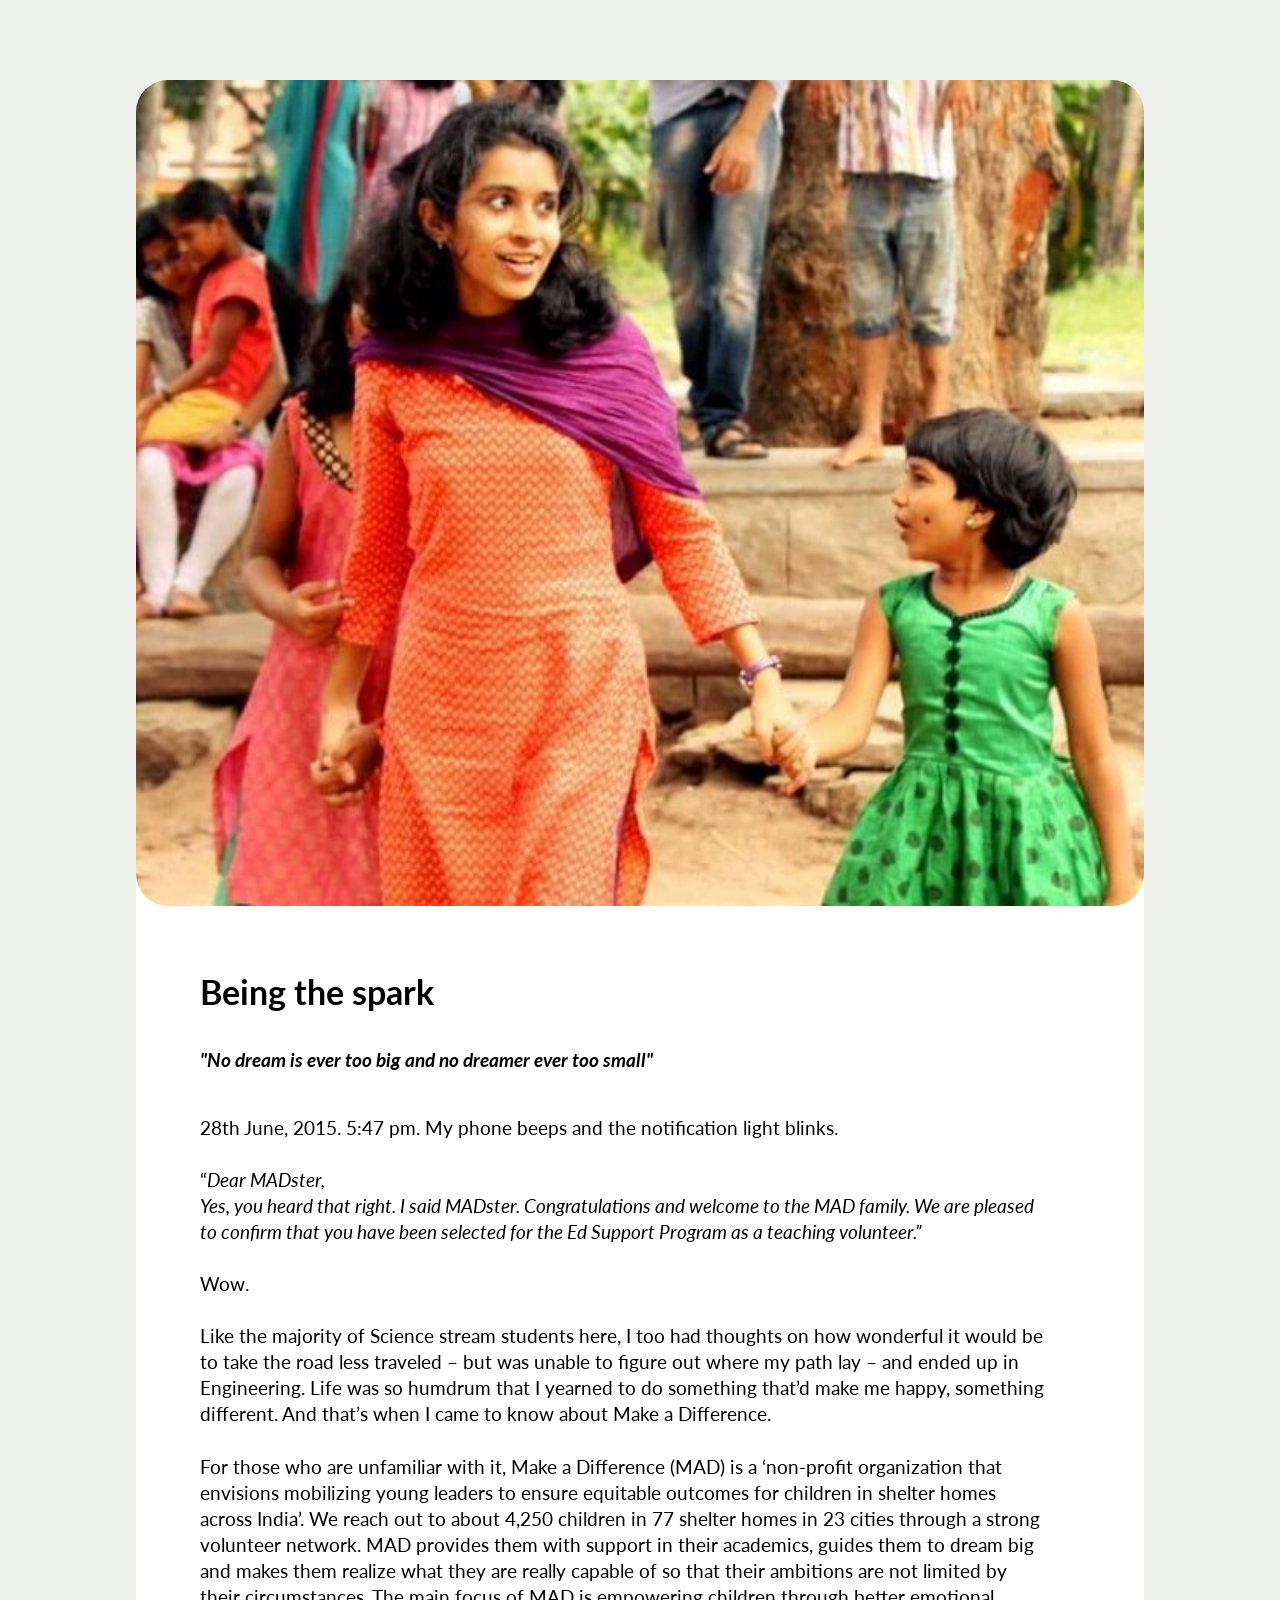
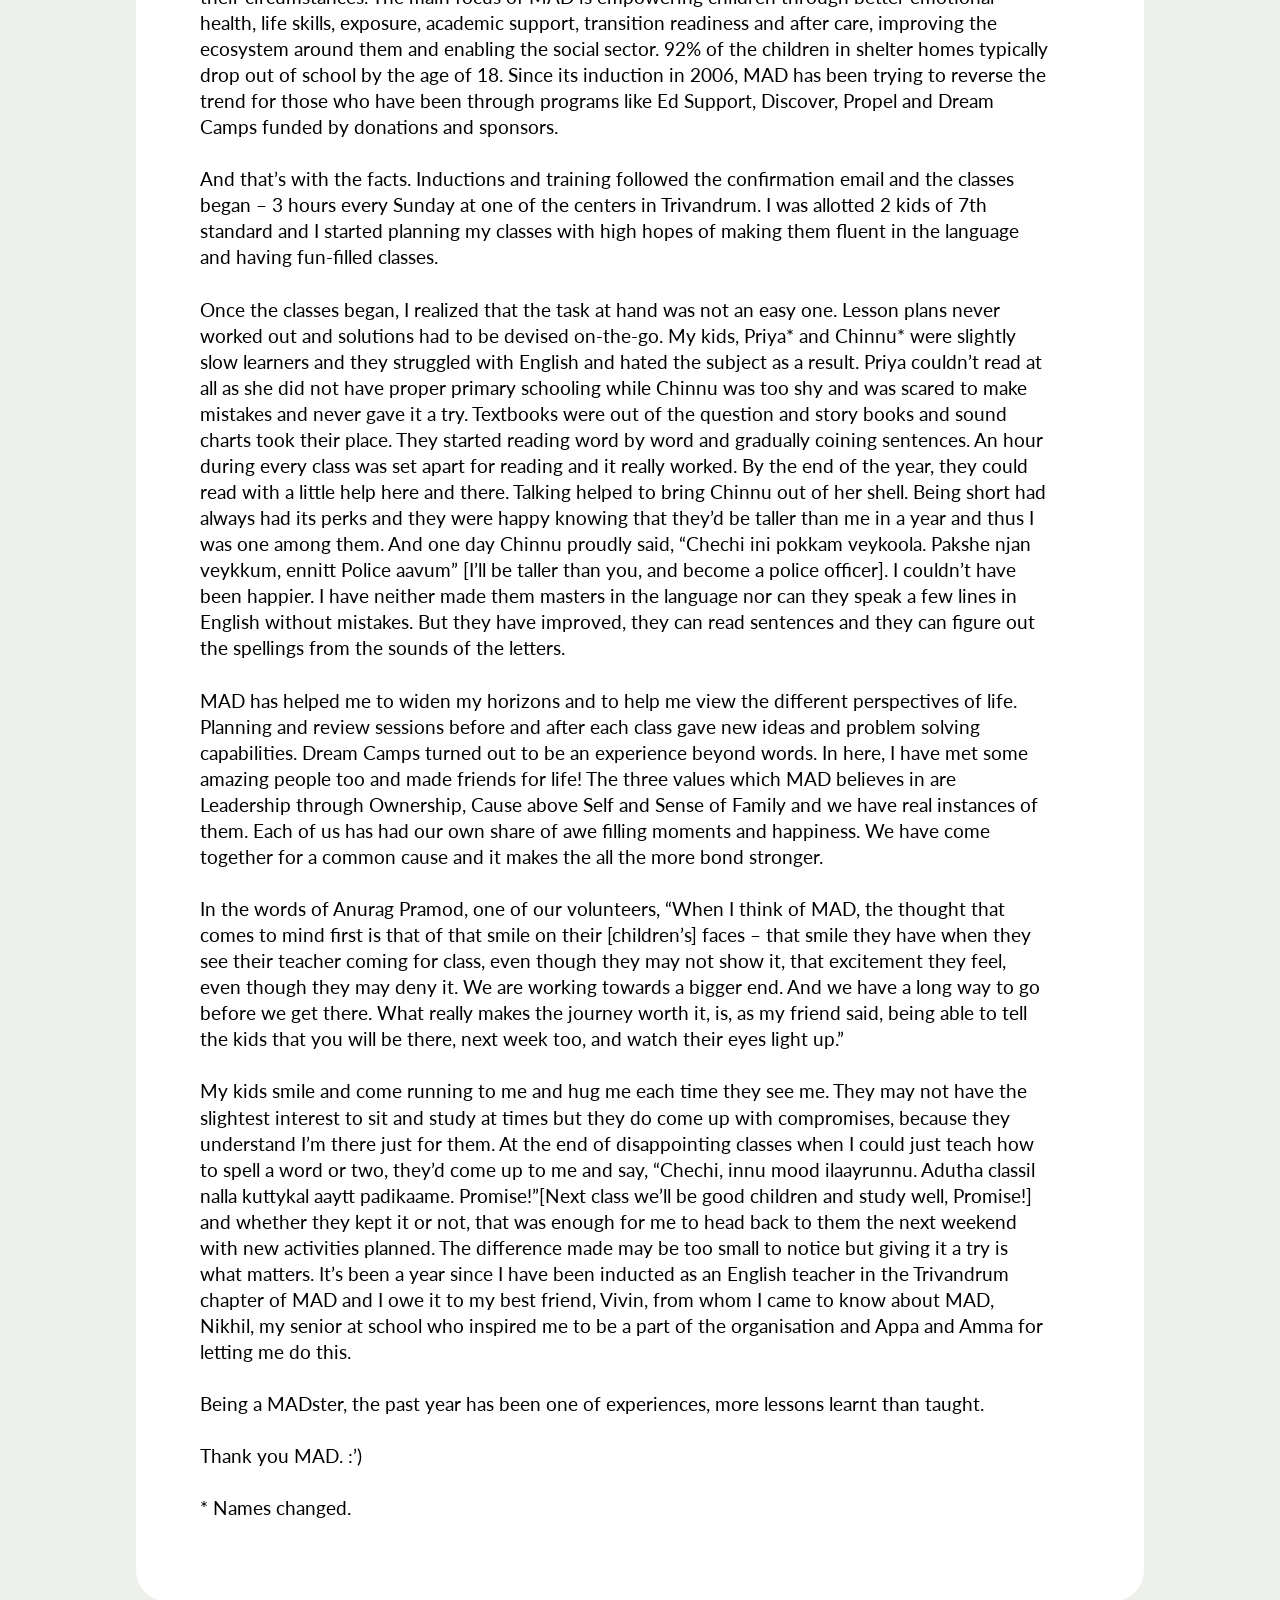
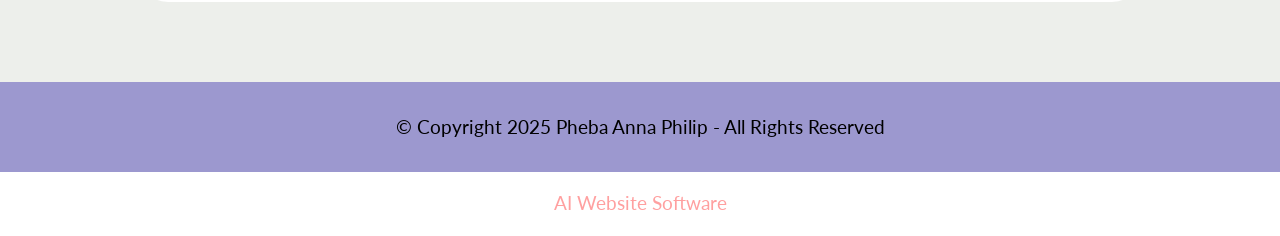
==== beingthespark.html @ 0654412c "create github pages" ====
<!DOCTYPE html>
<html  >
<head>
  <!-- Site made with Mobirise Website Builder v6.0.1, https://mobirise.com -->
  <meta charset="UTF-8">
  <meta http-equiv="X-UA-Compatible" content="IE=edge">
  <meta name="generator" content="Mobirise v6.0.1, mobirise.com">
  <meta name="twitter:card" content="summary_large_image"/>
  <meta name="twitter:image:src" content="assets/images/beingthespark-meta.jpg">
  <meta property="og:image" content="assets/images/beingthespark-meta.jpg">
  <meta name="twitter:title" content="Being the spark | June 2016">
  <meta name="viewport" content="width=device-width, initial-scale=1, minimum-scale=1">
  <link rel="shortcut icon" href="assets/images/dsc-0066-crop.jpg-128x140-1.png" type="image/x-icon">
  <meta name="description" content="Experience as a teaching volunteer at Make a Difference organization.">
  
  
  <title>Being the spark | June 2016</title>
  <link rel="stylesheet" href="assets/bootstrap/css/bootstrap.min.css">
  <link rel="stylesheet" href="assets/bootstrap/css/bootstrap-grid.min.css">
  <link rel="stylesheet" href="assets/bootstrap/css/bootstrap-reboot.min.css">
  <link rel="stylesheet" href="assets/socicon/css/styles.css">
  <link rel="stylesheet" href="assets/theme/css/style.css">
  <link rel="preload" href="https://fonts.googleapis.com/css?family=Inter+Tight:100,200,300,400,500,600,700,800,900,100i,200i,300i,400i,500i,600i,700i,800i,900i&display=swap" as="style" onload="this.onload=null;this.rel='stylesheet'">
  <noscript><link rel="stylesheet" href="https://fonts.googleapis.com/css?family=Inter+Tight:100,200,300,400,500,600,700,800,900,100i,200i,300i,400i,500i,600i,700i,800i,900i&display=swap"></noscript>
  <link rel="preload" href="https://fonts.googleapis.com/css?family=Lato:100,100i,300,300i,400,400i,700,700i,900,900i&display=swap" as="style" onload="this.onload=null;this.rel='stylesheet'">
  <noscript><link rel="stylesheet" href="https://fonts.googleapis.com/css?family=Lato:100,100i,300,300i,400,400i,700,700i,900,900i&display=swap"></noscript>
  <link rel="preload" href="https://fonts.googleapis.com/css?family=Outfit:100,200,300,400,500,600,700,800,900&display=swap" as="style" onload="this.onload=null;this.rel='stylesheet'">
  <noscript><link rel="stylesheet" href="https://fonts.googleapis.com/css?family=Outfit:100,200,300,400,500,600,700,800,900&display=swap"></noscript>
  <link rel="preload" as="style" href="assets/mobirise/css/mbr-additional.css?v=icdD8m"><link rel="stylesheet" href="assets/mobirise/css/mbr-additional.css?v=icdD8m" type="text/css">

  
  
  
</head>
<body>

<!-- Analytics -->
<!-- Google tag (gtag.js) -->
<script async src="https://www.googletagmanager.com/gtag/js?id=G-WVGGHFBKZ1"></script>
<script>
  window.dataLayer = window.dataLayer || [];
  function gtag(){dataLayer.push(arguments);}
  gtag('js', new Date());

  gtag('config', 'G-WVGGHFBKZ1');
</script>
<!-- /Analytics -->


  
  <section data-bs-version="5.1" class="article8 cid-uMtepfJ6ec" id="article08-s">
  

  
  
  <div class="container">
    <div class="row justify-content-center">
      <div class="card col-md-12 col-lg-10">
        <div class="card-wrapper">
          <div class="image-wrapper d-flex justify-content-center mb-4">
            <img src="assets/images/lolmdlol-2.jpg-659x540.jpg" alt="Mobirise Website Builder">
          </div>
          <div class="card-content-text">
            <h3 class="card-title mbr-fonts-style mbr-white mt-3 mb-4 display-2"><strong>Being the spark</strong><strong><br></strong></h3>
          <div class="row card-box align-left">
            <div class="item features-without-image col-12">
              <div class="item-wrapper">
                <h4 class="mbr-section-subtitle mbr-fonts-style mb-3 display-7"><strong><em>"No dream is ever too big and no dreamer ever too small"</em></strong></h4>
                <p class="mbr-text mbr-fonts-style display-7"><br>28th June, 2015. 5:47 pm. My phone beeps and the notification light blinks.
<br>
<br>“<em>Dear MADster,<br>Yes, you heard that right. I said MADster. Congratulations and welcome to the MAD family. We are pleased to confirm that you have been selected for the Ed Support Program as a teaching volunteer.”
</em><br>
<br>Wow.
<br>
<br>Like the majority of Science stream students here, I too had thoughts on how wonderful it would be to take the road less traveled – but was unable to figure out where my path lay – and ended up in Engineering. Life was so humdrum that I yearned to do something that’d make me happy, something different. And that’s when I came to know about Make a Difference.
<br>
<br>For those who are unfamiliar with it, Make a Difference (MAD) is a ‘non-profit organization that envisions mobilizing young leaders to ensure equitable outcomes for children in shelter homes across India’. We reach out to about 4,250 children in 77 shelter homes in 23 cities through a strong volunteer network. MAD provides them with support in their academics, guides them to dream big and makes them realize what they are really capable of so that their ambitions are not limited by their circumstances. The main focus of MAD is empowering children through better emotional health, life skills, exposure, academic support, transition readiness and after care, improving the ecosystem around them and enabling the social sector. 92% of the children in shelter homes typically drop out of school by the age of 18. Since its induction in 2006, MAD has been trying to reverse the trend for those who have been through programs like Ed Support, Discover, Propel and Dream Camps funded by donations and sponsors. 
<br>
<br>And that’s with the facts. Inductions and training followed the confirmation email and the classes began – 3 hours every Sunday at one of the centers in Trivandrum. I was allotted 2 kids of 7th standard and I started planning my classes with high hopes of making them fluent in the language and having fun-filled classes.
<br>
<br>Once the classes began, I realized that the task at hand was not an easy one. Lesson plans never worked out and solutions had to be devised on-the-go. My kids, Priya* and Chinnu* were slightly slow learners and they struggled with English and hated the subject as a result. Priya couldn’t read at all as she did not have proper primary schooling while Chinnu was too shy and was scared to make mistakes and never gave it a try. Textbooks were out of the question and story books and sound charts took their place. They started reading word by word and gradually coining sentences. An hour during every class was set apart for reading and it really worked. By the end of the year, they could read with a little help here and there. Talking helped to bring Chinnu out of her shell. Being short had always had its perks and they were happy knowing that they’d be taller than me in a year and thus I was one among them. And one day Chinnu proudly said, “Chechi ini pokkam veykoola. Pakshe njan veykkum, ennitt Police aavum” [I’ll be taller than you, and become a police officer]. I couldn’t have been happier. I have neither made them masters in the language nor can they speak a few lines in English without mistakes. But they have improved, they can read sentences and they can figure out the spellings from the sounds of the letters.
<br><br>MAD has helped me to widen my horizons and to help me view the different perspectives of life. Planning and review sessions before and after each class gave new ideas and problem solving capabilities. Dream Camps turned out to be an experience beyond words. In here, I have met some amazing people too and made friends for life! The three values which MAD believes in are Leadership through Ownership, Cause above Self and Sense of Family and we have real instances of them. Each of us has had our own share of awe filling moments and happiness. We have come together for a common cause and it makes the all the more bond stronger.
<br>
<br>In the words of Anurag Pramod, one of our volunteers, “When I think of MAD, the thought that comes to mind first is that of that smile on their [children’s] faces – that smile they have when they see their teacher coming for class, even though they may not show it, that excitement they feel, even though they may deny it. We are working towards a bigger end. And we have a long way to go before we get there. What really makes the journey worth it, is, as my friend said, being able to tell the kids that you will be there, next week too, and watch their eyes light up.”
<br>
<br>My kids smile and come running to me and hug me each time they see me. They may not have the slightest interest to sit and study at times but they do come up with compromises, because they understand I’m there just for them. At the end of disappointing classes when I could just teach how to spell a word or two, they’d come up to me and say, “Chechi, innu mood ilaayrunnu. Adutha classil nalla kuttykal aaytt padikaame. Promise!”[Next class we’ll be good children and study well, Promise!] and whether they kept it or not, that was enough for me to head back to them the next weekend with new activities planned. The difference made may be too small to notice but giving it a try is what matters. It’s been a year since I have been inducted as an English teacher in the Trivandrum chapter of MAD and I owe it to my best friend, Vivin, from whom I came to know about MAD, Nikhil, my senior at school who inspired me to be a part of the organisation and Appa and Amma for letting me do this.
<br>
<br>Being a MADster, the past year has been one of experiences, more lessons learnt than taught.
<br>
<br>Thank you MAD. :’)
<br>
<br>* Names changed.<br></p>
              </div>
            </div>
            
            

            
          </div>
          </div>
        </div>
      </div>
    </div>
  </div>
</section>

<section data-bs-version="5.1" class="footer3 cid-uMtepg0mcK" once="footers" id="footer03-t">

        

    

    <div class="container">
        <div class="row">
            

            
            <div class="col-12 mt-4">
                <p class="mbr-fonts-style copyright display-7">
                    © Copyright 2025 Pheba Anna Philip - All Rights Reserved
                </p>
            </div>
        </div>
    </div>
</section><section class="display-7" style="padding: 0;align-items: center;justify-content: center;flex-wrap: wrap;    align-content: center;display: flex;position: relative;height: 4rem;"><a href="https://mobiri.se/" style="flex: 1 1;height: 4rem;position: absolute;width: 100%;z-index: 1;"><img alt="" style="height: 4rem;" src="[data-uri]"></a><p style="margin: 0;text-align: center;" class="display-7">&#8204;</p><a style="z-index:1" href="https://mobirise.com/builder/ai-website-builder.html">AI Website Software</a></section><script src="assets/bootstrap/js/bootstrap.bundle.min.js"></script>  <script src="assets/smoothscroll/smooth-scroll.js"></script>  <script src="assets/ytplayer/index.js"></script>  <script src="assets/theme/js/script.js"></script>  
  
  
</body>
</html>
---- assets/socicon/css/styles.css ----
@charset "UTF-8";

@font-face {
  font-family: 'Socicon';
  src:  url('../fonts/socicon.eot');
  src:  url('../fonts/socicon.eot?#iefix') format('embedded-opentype'),
    url('../fonts/socicon.woff2') format('woff2'),
    url('../fonts/socicon.ttf') format('truetype'),
    url('../fonts/socicon.woff') format('woff'),
    url('../fonts/socicon.svg#socicon') format('svg');
  font-weight: normal;
  font-style: normal;
  font-display: swap;
}

[data-icon]:before {
  font-family: "socicon" !important;
  content: attr(data-icon);
  font-style: normal !important;
  font-weight: normal !important;
  font-variant: normal !important;
  text-transform: none !important;
  speak: none;
  line-height: 1;
  -webkit-font-smoothing: antialiased;
  -moz-osx-font-smoothing: grayscale;
}

[class^="socicon-"], [class*=" socicon-"] {
  /* use !important to prevent issues with browser extensions that change fonts */
  font-family: 'Socicon' !important;
  speak: none;
  font-style: normal;
  font-weight: normal;
  font-variant: normal;
  text-transform: none;
  line-height: 1;

  /* Better Font Rendering =========== */
  -webkit-font-smoothing: antialiased;
  -moz-osx-font-smoothing: grayscale;
}

.socicon-500px:before {
  content: "\e000";
}
.socicon-8tracks:before {
  content: "\e001";
}
.socicon-airbnb:before {
  content: "\e002";
}
.socicon-alliance:before {
  content: "\e003";
}
.socicon-amazon:before {
  content: "\e004";
}
.socicon-amplement:before {
  content: "\e005";
}
.socicon-android:before {
  content: "\e006";
}
.socicon-angellist:before {
  content: "\e007";
}
.socicon-apple:before {
  content: "\e008";
}
.socicon-appnet:before {
  content: "\e009";
}
.socicon-baidu:before {
  content: "\e00a";
}
.socicon-bandcamp:before {
  content: "\e00b";
}
.socicon-battlenet:before {
  content: "\e00c";
}
.socicon-mixer:before {
  content: "\e00d";
}
.socicon-bebee:before {
  content: "\e00e";
}
.socicon-bebo:before {
  content: "\e00f";
}
.socicon-behance:before {
  content: "\e010";
}
.socicon-blizzard:before {
  content: "\e011";
}
.socicon-blogger:before {
  content: "\e012";
}
.socicon-buffer:before {
  content: "\e013";
}
.socicon-chrome:before {
  content: "\e014";
}
.socicon-coderwall:before {
  content: "\e015";
}
.socicon-curse:before {
  content: "\e016";
}
.socicon-dailymotion:before {
  content: "\e017";
}
.socicon-deezer:before {
  content: "\e018";
}
.socicon-delicious:before {
  content: "\e019";
}
.socicon-deviantart:before {
  content: "\e01a";
}
.socicon-diablo:before {
  content: "\e01b";
}
.socicon-digg:before {
  content: "\e01c";
}
.socicon-discord:before {
  content: "\e01d";
}
.socicon-disqus:before {
  content: "\e01e";
}
.socicon-douban:before {
  content: "\e01f";
}
.socicon-draugiem:before {
  content: "\e020";
}
.socicon-dribbble:before {
  content: "\e021";
}
.socicon-drupal:before {
  content: "\e022";
}
.socicon-ebay:before {
  content: "\e023";
}
.socicon-ello:before {
  content: "\e024";
}
.socicon-endomodo:before {
  content: "\e025";
}
.socicon-envato:before {
  content: "\e026";
}
.socicon-etsy:before {
  content: "\e027";
}
.socicon-facebook:before {
  content: "\e028";
}
.socicon-feedburner:before {
  content: "\e029";
}
.socicon-filmweb:before {
  content: "\e02a";
}
.socicon-firefox:before {
  content: "\e02b";
}
.socicon-flattr:before {
  content: "\e02c";
}
.socicon-flickr:before {
  content: "\e02d";
}
.socicon-formulr:before {
  content: "\e02e";
}
.socicon-forrst:before {
  content: "\e02f";
}
.socicon-foursquare:before {
  content: "\e030";
}
.socicon-friendfeed:before {
  content: "\e031";
}
.socicon-github:before {
  content: "\e032";
}
.socicon-goodreads:before {
  content: "\e033";
}
.socicon-google:before {
  content: "\e034";
}
.socicon-googlescholar:before {
  content: "\e035";
}
.socicon-googlegroups:before {
  content: "\e036";
}
.socicon-googlephotos:before {
  content: "\e037";
}
.socicon-googleplus:before {
  content: "\e038";
}
.socicon-grooveshark:before {
  content: "\e039";
}
.socicon-hackerrank:before {
  content: "\e03a";
}
.socicon-hearthstone:before {
  content: "\e03b";
}
.socicon-hellocoton:before {
  content: "\e03c";
}
.socicon-heroes:before {
  content: "\e03d";
}
.socicon-smashcast:before {
  content: "\e03e";
}
.socicon-horde:before {
  content: "\e03f";
}
.socicon-houzz:before {
  content: "\e040";
}
.socicon-icq:before {
  content: "\e041";
}
.socicon-identica:before {
  content: "\e042";
}
.socicon-imdb:before {
  content: "\e043";
}
.socicon-instagram:before {
  content: "\e044";
}
.socicon-issuu:before {
  content: "\e045";
}
.socicon-istock:before {
  content: "\e046";
}
.socicon-itunes:before {
  content: "\e047";
}
.socicon-keybase:before {
  content: "\e048";
}
.socicon-lanyrd:before {
  content: "\e049";
}
.socicon-lastfm:before {
  content: "\e04a";
}
.socicon-line:before {
  content: "\e04b";
}
.socicon-linkedin:before {
  content: "\e04c";
}
.socicon-livejournal:before {
  content: "\e04d";
}
.socicon-lyft:before {
  content: "\e04e";
}
.socicon-macos:before {
  content: "\e04f";
}
.socicon-mail:before {
  content: "\e050";
}
.socicon-medium:before {
  content: "\e051";
}
.socicon-meetup:before {
  content: "\e052";
}
.socicon-mixcloud:before {
  content: "\e053";
}
.socicon-modelmayhem:before {
  content: "\e054";
}
.socicon-mumble:before {
  content: "\e055";
}
.socicon-myspace:before {
  content: "\e056";
}
.socicon-newsvine:before {
  content: "\e057";
}
.socicon-nintendo:before {
  content: "\e058";
}
.socicon-npm:before {
  content: "\e059";
}
.socicon-odnoklassniki:before {
  content: "\e05a";
}
.socicon-openid:before {
  content: "\e05b";
}
.socicon-opera:before {
  content: "\e05c";
}
.socicon-outlook:before {
  content: "\e05d";
}
.socicon-overwatch:before {
  content: "\e05e";
}
.socicon-patreon:before {
  content: "\e05f";
}
.socicon-paypal:before {
  content: "\e060";
}
.socicon-periscope:before {
  content: "\e061";
}
.socicon-persona:before {
  content: "\e062";
}
.socicon-pinterest:before {
  content: "\e063";
}
.socicon-play:before {
  content: "\e064";
}
.socicon-player:before {
  content: "\e065";
}
.socicon-playstation:before {
  content: "\e066";
}
.socicon-pocket:before {
  content: "\e067";
}
.socicon-qq:before {
  content: "\e068";
}
.socicon-quora:before {
  content: "\e069";
}
.socicon-raidcall:before {
  content: "\e06a";
}
.socicon-ravelry:before {
  content: "\e06b";
}
.socicon-reddit:before {
  content: "\e06c";
}
.socicon-renren:before {
  content: "\e06d";
}
.socicon-researchgate:before {
  content: "\e06e";
}
.socicon-residentadvisor:before {
  content: "\e06f";
}
.socicon-reverbnation:before {
  content: "\e070";
}
.socicon-rss:before {
  content: "\e071";
}
.socicon-sharethis:before {
  content: "\e072";
}
.socicon-skype:before {
  content: "\e073";
}
.socicon-slideshare:before {
  content: "\e074";
}
.socicon-smugmug:before {
  content: "\e075";
}
.socicon-snapchat:before {
  content: "\e076";
}
.socicon-songkick:before {
  content: "\e077";
}
.socicon-soundcloud:before {
  content: "\e078";
}
.socicon-spotify:before {
  content: "\e079";
}
.socicon-stackexchange:before {
  content: "\e07a";
}
.socicon-stackoverflow:before {
  content: "\e07b";
}
.socicon-starcraft:before {
  content: "\e07c";
}
.socicon-stayfriends:before {
  content: "\e07d";
}
.socicon-steam:before {
  content: "\e07e";
}
.socicon-storehouse:before {
  content: "\e07f";
}
.socicon-strava:before {
  content: "\e080";
}
.socicon-streamjar:before {
  content: "\e081";
}
.socicon-stumbleupon:before {
  content: "\e082";
}
.socicon-swarm:before {
  content: "\e083";
}
.socicon-teamspeak:before {
  content: "\e084";
}
.socicon-teamviewer:before {
  content: "\e085";
}
.socicon-technorati:before {
  content: "\e086";
}
.socicon-telegram:before {
  content: "\e087";
}
.socicon-tripadvisor:before {
  content: "\e088";
}
.socicon-tripit:before {
  content: "\e089";
}
.socicon-triplej:before {
  content: "\e08a";
}
.socicon-tumblr:before {
  content: "\e08b";
}
.socicon-twitch:before {
  content: "\e08c";
}
.socicon-twitter:before {
  content: "\e08d";
}
.socicon-uber:before {
  content: "\e08e";
}
.socicon-ventrilo:before {
  content: "\e08f";
}
.socicon-viadeo:before {
  content: "\e090";
}
.socicon-viber:before {
  content: "\e091";
}
.socicon-viewbug:before {
  content: "\e092";
}
.socicon-vimeo:before {
  content: "\e093";
}
.socicon-vine:before {
  content: "\e094";
}
.socicon-vkontakte:before {
  content: "\e095";
}
.socicon-warcraft:before {
  content: "\e096";
}
.socicon-wechat:before {
  content: "\e097";
}
.socicon-weibo:before {
  content: "\e098";
}
.socicon-whatsapp:before {
  content: "\e099";
}
.socicon-wikipedia:before {
  content: "\e09a";
}
.socicon-windows:before {
  content: "\e09b";
}
.socicon-wordpress:before {
  content: "\e09c";
}
.socicon-wykop:before {
  content: "\e09d";
}
.socicon-xbox:before {
  content: "\e09e";
}
.socicon-xing:before {
  content: "\e09f";
}
.socicon-yahoo:before {
  content: "\e0a0";
}
.socicon-yammer:before {
  content: "\e0a1";
}
.socicon-yandex:before {
  content: "\e0a2";
}
.socicon-yelp:before {
  content: "\e0a3";
}
.socicon-younow:before {
  content: "\e0a4";
}
.socicon-youtube:before {
  content: "\e0a5";
}
.socicon-zapier:before {
  content: "\e0a6";
}
.socicon-zerply:before {
  content: "\e0a7";
}
.socicon-zomato:before {
  content: "\e0a8";
}
.socicon-zynga:before {
  content: "\e0a9";
}
.socicon-spreadshirt:before {
  content: "\e901";
}
.socicon-gamejolt:before {
  content: "\e902";
}
.socicon-trello:before {
  content: "\e903";
}
.socicon-tunein:before {
  content: "\e904";
}
.socicon-bloglovin:before {
  content: "\e905";
}
.socicon-gamewisp:before {
  content: "\e906";
}
.socicon-messenger:before {
  content: "\e907";
}
.socicon-pandora:before {
  content: "\e908";
}
.socicon-augment:before {
  content: "\e909";
}
.socicon-bitbucket:before {
  content: "\e90a";
}
.socicon-fyuse:before {
  content: "\e90b";
}
.socicon-yt-gaming:before {
  content: "\e90c";
}
.socicon-sketchfab:before {
  content: "\e90d";
}
.socicon-mobcrush:before {
  content: "\e90e";
}
.socicon-microsoft:before {
  content: "\e90f";
}
.socicon-realtor:before {
  content: "\e910";
}
.socicon-tidal:before {
  content: "\e911";
}
.socicon-qobuz:before {
  content: "\e912";
}
.socicon-natgeo:before {
  content: "\e913";
}
.socicon-mastodon:before {
  content: "\e914";
}
.socicon-unsplash:before {
  content: "\e915";
}
.socicon-homeadvisor:before {
  content: "\e916";
}
.socicon-angieslist:before {
  content: "\e917";
}
.socicon-codepen:before {
  content: "\e918";
}
.socicon-slack:before {
  content: "\e919";
}
.socicon-openaigym:before {
  content: "\e91a";
}
.socicon-logmein:before {
  content: "\e91b";
}
.socicon-fiverr:before {
  content: "\e91c";
}
.socicon-gotomeeting:before {
  content: "\e91d";
}
.socicon-aliexpress:before {
  content: "\e91e";
}
.socicon-guru:before {
  content: "\e91f";
}
.socicon-appstore:before {
  content: "\e920";
}
.socicon-homes:before {
  content: "\e921";
}
.socicon-zoom:before {
  content: "\e922";
}
.socicon-alibaba:before {
  content: "\e923";
}
.socicon-craigslist:before {
  content: "\e924";
}
.socicon-wix:before {
  content: "\e925";
}
.socicon-redfin:before {
  content: "\e926";
}
.socicon-googlecalendar:before {
  content: "\e927";
}
.socicon-shopify:before {
  content: "\e928";
}
.socicon-freelancer:before {
  content: "\e929";
}
.socicon-seedrs:before {
  content: "\e92a";
}
.socicon-bing:before {
  content: "\e92b";
}
.socicon-doodle:before {
  content: "\e92c";
}
.socicon-bonanza:before {
  content: "\e92d";
}
.socicon-squarespace:before {
  content: "\e92e";
}
.socicon-toptal:before {
  content: "\e92f";
}
.socicon-gust:before {
  content: "\e930";
}
.socicon-ask:before {
  content: "\e931";
}
.socicon-trulia:before {
  content: "\e932";
}
.socicon-loomly:before {
  content: "\e933";
}
.socicon-ghost:before {
  content: "\e934";
}
.socicon-upwork:before {
  content: "\e935";
}
.socicon-fundable:before {
  content: "\e936";
}
.socicon-booking:before {
  content: "\e937";
}
.socicon-googlemaps:before {
  content: "\e938";
}
.socicon-zillow:before {
  content: "\e939";
}
.socicon-niconico:before {
  content: "\e93a";
}
.socicon-toneden:before {
  content: "\e93b";
}
.socicon-crunchbase:before {
  content: "\e93c";
}
.socicon-homefy:before {
  content: "\e93d";
}
.socicon-calendly:before {
  content: "\e93e";
}
.socicon-livemaster:before {
  content: "\e93f";
}
.socicon-udemy:before {
  content: "\e940";
}
.socicon-codered:before {
  content: "\e941";
}
.socicon-origin:before {
  content: "\e942";
}
.socicon-nextdoor:before {
  content: "\e943";
}
.socicon-portfolio:before {
  content: "\e944";
}
.socicon-instructables:before {
  content: "\e945";
}
.socicon-gitlab:before {
  content: "\e946";
}
.socicon-hackernews:before {
  content: "\e947";
}
.socicon-smashwords:before {
  content: "\e948";
}
.socicon-kobo:before {
  content: "\e949";
}
.socicon-bookbub:before {
  content: "\e94a";
}
.socicon-mailru:before {
  content: "\e94b";
}
.socicon-moddb:before {
  content: "\e94c";
}
.socicon-indiedb:before {
  content: "\e94d";
}
.socicon-traxsource:before {
  content: "\e94e";
}
.socicon-gamefor:before {
  content: "\e94f";
}
.socicon-pixiv:before {
  content: "\e950";
}
.socicon-myanimelist:before {
  content: "\e951";
}
.socicon-blackberry:before {
  content: "\e952";
}
.socicon-wickr:before {
  content: "\e953";
}
.socicon-spip:before {
  content: "\e954";
}
.socicon-napster:before {
  content: "\e955";
}
.socicon-beatport:before {
  content: "\e956";
}
.socicon-hackerone:before {
  content: "\e957";
}
.socicon-internet:before {
  content: "\e958";
}
.socicon-ubuntu:before {
  content: "\e959";
}
.socicon-artstation:before {
  content: "\e95a";
}
.socicon-invision:before {
  content: "\e95b";
}
.socicon-torial:before {
  content: "\e95c";
}
.socicon-collectorz:before {
  content: "\e95d";
}
.socicon-seenthis:before {
  content: "\e95e";
}
.socicon-googleplaymusic:before {
  content: "\e95f";
}
.socicon-debian:before {
  content: "\e960";
}
.socicon-filmfreeway:before {
  content: "\e961";
}
.socicon-gnome:before {
  content: "\e962";
}
.socicon-itchio:before {
  content: "\e963";
}
.socicon-jamendo:before {
  content: "\e964";
}
.socicon-mix:before {
  content: "\e965";
}
.socicon-sharepoint:before {
  content: "\e966";
}
.socicon-tinder:before {
  content: "\e967";
}
.socicon-windguru:before {
  content: "\e968";
}
.socicon-cdbaby:before {
  content: "\e969";
}
.socicon-elementaryos:before {
  content: "\e96a";
}
.socicon-stage32:before {
  content: "\e96b";
}
.socicon-tiktok:before {
  content: "\e96c";
}
.socicon-gitter:before {
  content: "\e96d";
}
.socicon-letterboxd:before {
  content: "\e96e";
}
.socicon-threema:before {
  content: "\e96f";
}
.socicon-splice:before {
  content: "\e970";
}
.socicon-metapop:before {
  content: "\e971";
}
.socicon-naver:before {
  content: "\e972";
}
.socicon-remote:before {
  content: "\e973";
}
.socicon-flipboard:before {
  content: "\e974";
}
.socicon-googlehangouts:before {
  content: "\e975";
}
.socicon-dlive:before {
  content: "\e976";
}
.socicon-vsco:before {
  content: "\e977";
}
.socicon-stitcher:before {
  content: "\e978";
}
.socicon-avvo:before {
  content: "\e979";
}
.socicon-redbubble:before {
  content: "\e97a";
}
.socicon-society6:before {
  content: "\e97b";
}
.socicon-zazzle:before {
  content: "\e97c";
}
.socicon-eitaa:before {
  content: "\e97d";
}
.socicon-soroush:before {
  content: "\e97e";
}
.socicon-bale:before {
  content: "\e97f";
}
---- assets/theme/css/style.css ----
@charset "UTF-8";
section {
  background-color: #ffffff;
}

body {
  font-style: normal;
  line-height: 1.5;
  font-weight: 400;
  color: #232323;
  position: relative;
}

button {
  background-color: transparent;
  border-color: transparent;
}

.embla__button,
.carousel-control {
  background-color: #edefea !important;
  opacity: 0.8 !important;
  color: #464845 !important;
  border-color: #edefea !important;
}

.carousel .close,
.modalWindow .close {
  background-color: #edefea !important;
  color: #464845 !important;
  border-color: #edefea !important;
  opacity: 0.8 !important;
}

.carousel .close:hover,
.modalWindow .close:hover {
  opacity: 1 !important;
}

.carousel-indicators li {
  background-color: #edefea !important;
  border: 2px solid #464845 !important;
}

.carousel-indicators li:hover,
.carousel-indicators li:active {
  opacity: 0.8 !important;
}

.embla__button:hover,
.carousel-control:hover {
  background-color: #edefea !important;
  opacity: 1 !important;
}

.modalWindow-video-container {
  height: 80%;
}

section,
.container,
.container-fluid {
  position: relative;
  word-wrap: break-word;
}

a.mbr-iconfont:hover {
  text-decoration: none;
}

.article .lead p,
.article .lead ul,
.article .lead ol,
.article .lead pre,
.article .lead blockquote {
  margin-bottom: 0;
}

a {
  font-style: normal;
  font-weight: 400;
  cursor: pointer;
}
a, a:hover {
  text-decoration: none;
}

.mbr-section-title {
  font-style: normal;
  line-height: 1.3;
}

.mbr-section-subtitle {
  line-height: 1.3;
}

.mbr-text {
  font-style: normal;
  line-height: 1.7;
}

h1,
h2,
h3,
h4,
h5,
h6,
.display-1,
.display-2,
.display-4,
.display-5,
.display-7,
span,
p,
a {
  line-height: 1;
  word-break: break-word;
  word-wrap: break-word;
  font-weight: 400;
}

b,
strong {
  font-weight: bold;
}

input:-webkit-autofill, input:-webkit-autofill:hover, input:-webkit-autofill:focus, input:-webkit-autofill:active {
  transition-delay: 9999s;
  -webkit-transition-property: background-color, color;
  transition-property: background-color, color;
}

textarea[type=hidden] {
  display: none;
}

section {
  background-position: 50% 50%;
  background-repeat: no-repeat;
  background-size: cover;
}
section .mbr-background-video,
section .mbr-background-video-preview {
  position: absolute;
  bottom: 0;
  left: 0;
  right: 0;
  top: 0;
}

.hidden {
  visibility: hidden;
}

.mbr-z-index20 {
  z-index: 20;
}

/*! Base colors */
.mbr-white {
  color: #ffffff;
}

.mbr-black {
  color: #111111;
}

.mbr-bg-white {
  background-color: #ffffff;
}

.mbr-bg-black {
  background-color: #000000;
}

/*! Text-aligns */
.align-left {
  text-align: left;
}

.align-center {
  text-align: center;
}

.align-right {
  text-align: right;
}

/*! Font-weight  */
.mbr-light {
  font-weight: 300;
}

.mbr-regular {
  font-weight: 400;
}

.mbr-semibold {
  font-weight: 500;
}

.mbr-bold {
  font-weight: 700;
}

/*! Media  */
.media-content {
  flex-basis: 100%;
}

.media-container-row {
  display: flex;
  flex-direction: row;
  flex-wrap: wrap;
  justify-content: center;
  align-content: center;
  align-items: start;
}
.media-container-row .media-size-item {
  width: 400px;
}

.media-container-column {
  display: flex;
  flex-direction: column;
  flex-wrap: wrap;
  justify-content: center;
  align-content: center;
  align-items: stretch;
}
.media-container-column > * {
  width: 100%;
}

@media (min-width: 992px) {
  .media-container-row {
    flex-wrap: nowrap;
  }
}
figure {
  margin-bottom: 0;
  overflow: hidden;
}

figure[mbr-media-size] {
  transition: width 0.1s;
}

img,
iframe {
  display: block;
  width: 100%;
}

.card {
  background-color: transparent;
  border: none;
}

.card-box {
  width: 100%;
}

.card-img {
  text-align: center;
  flex-shrink: 0;
  -webkit-flex-shrink: 0;
}

.media {
  max-width: 100%;
  margin: 0 auto;
}

.mbr-figure {
  align-self: center;
}

.media-container > div {
  max-width: 100%;
}

.mbr-figure img,
.card-img img {
  width: 100%;
}

@media (max-width: 991px) {
  .media-size-item {
    width: auto !important;
  }
  .media {
    width: auto;
  }
  .mbr-figure {
    width: 100% !important;
  }
}
/*! Buttons */
.mbr-section-btn {
  margin-left: -0.6rem;
  margin-right: -0.6rem;
  font-size: 0;
}

.btn {
  font-weight: 600;
  border-width: 1px;
  font-style: normal;
  margin: 0.6rem 0.6rem;
  white-space: normal;
  transition: all 0.2s ease-in-out;
  display: inline-flex;
  align-items: center;
  justify-content: center;
  word-break: break-word;
}

.btn-sm {
  font-weight: 600;
  letter-spacing: 0px;
  transition: all 0.3s ease-in-out;
}

.btn-md {
  font-weight: 600;
  letter-spacing: 0px;
  transition: all 0.3s ease-in-out;
}

.btn-lg {
  font-weight: 600;
  letter-spacing: 0px;
  transition: all 0.3s ease-in-out;
}

.btn-form {
  margin: 0;
}
.btn-form:hover {
  cursor: pointer;
}

nav .mbr-section-btn {
  margin-left: 0rem;
  margin-right: 0rem;
}

/*! Btn icon margin */
.btn .mbr-iconfont,
.btn.btn-sm .mbr-iconfont {
  order: 1;
  cursor: pointer;
  margin-left: 0.5rem;
  vertical-align: sub;
}

.btn.btn-md .mbr-iconfont,
.btn.btn-md .mbr-iconfont {
  margin-left: 0.8rem;
}

.mbr-regular {
  font-weight: 400;
}

.mbr-semibold {
  font-weight: 500;
}

.mbr-bold {
  font-weight: 700;
}

[type=submit] {
  -webkit-appearance: none;
}

/*! Full-screen */
.mbr-fullscreen .mbr-overlay {
  min-height: 100vh;
}

.mbr-fullscreen {
  display: flex;
  display: -moz-flex;
  display: -ms-flex;
  display: -o-flex;
  align-items: center;
  min-height: 100vh;
  padding-top: 3rem;
  padding-bottom: 3rem;
}

/*! Map */
.map {
  height: 25rem;
  position: relative;
}
.map iframe {
  width: 100%;
  height: 100%;
}

/*! Scroll to top arrow */
.mbr-arrow-up {
  bottom: 25px;
  right: 90px;
  position: fixed;
  text-align: right;
  z-index: 5000;
  color: #ffffff;
  font-size: 22px;
}

.mbr-arrow-up a {
  background: rgba(0, 0, 0, 0.2);
  border-radius: 50%;
  color: #fff;
  display: inline-block;
  height: 60px;
  width: 60px;
  border: 2px solid #fff;
  outline-style: none !important;
  position: relative;
  text-decoration: none;
  transition: all 0.3s ease-in-out;
  cursor: pointer;
  text-align: center;
}
.mbr-arrow-up a:hover {
  background-color: rgba(0, 0, 0, 0.4);
}
.mbr-arrow-up a i {
  line-height: 60px;
}

.mbr-arrow-up-icon {
  display: block;
  color: #fff;
}

.mbr-arrow-up-icon::before {
  content: "›";
  display: inline-block;
  font-family: serif;
  font-size: 22px;
  line-height: 1;
  font-style: normal;
  position: relative;
  top: 6px;
  left: -4px;
  transform: rotate(-90deg);
}

/*! Arrow Down */
.mbr-arrow {
  position: absolute;
  bottom: 45px;
  left: 50%;
  width: 60px;
  height: 60px;
  cursor: pointer;
  background-color: rgba(80, 80, 80, 0.5);
  border-radius: 50%;
  transform: translateX(-50%);
}
@media (max-width: 767px) {
  .mbr-arrow {
    display: none;
  }
}
.mbr-arrow > a {
  display: inline-block;
  text-decoration: none;
  outline-style: none;
  animation: arrowdown 1.7s ease-in-out infinite;
  color: #ffffff;
}
.mbr-arrow > a > i {
  position: absolute;
  top: -2px;
  left: 15px;
  font-size: 2rem;
}

#scrollToTop a i::before {
  content: "";
  position: absolute;
  display: block;
  border-bottom: 2.5px solid #fff;
  border-left: 2.5px solid #fff;
  width: 27.8%;
  height: 27.8%;
  left: 50%;
  top: 51%;
  transform: translateY(-30%) translateX(-50%) rotate(135deg);
}

@keyframes arrowdown {
  0% {
    transform: translateY(0px);
  }
  50% {
    transform: translateY(-5px);
  }
  100% {
    transform: translateY(0px);
  }
}
@media (max-width: 500px) {
  .mbr-arrow-up {
    left: 0;
    right: 0;
    text-align: center;
  }
}
/*Gradients animation*/
@keyframes gradient-animation {
  from {
    background-position: 0% 100%;
    animation-timing-function: ease-in-out;
  }
  to {
    background-position: 100% 0%;
    animation-timing-function: ease-in-out;
  }
}
.bg-gradient {
  background-size: 200% 200%;
  animation: gradient-animation 5s infinite alternate;
  -webkit-animation: gradient-animation 5s infinite alternate;
}

.menu .navbar-brand {
  display: -webkit-flex;
}
.menu .navbar-brand span {
  display: flex;
  display: -webkit-flex;
}
.menu .navbar-brand .navbar-caption-wrap {
  display: -webkit-flex;
}
.menu .navbar-brand .navbar-logo img {
  display: -webkit-flex;
  width: auto;
}
@media (min-width: 768px) and (max-width: 991px) {
  .menu .navbar-toggleable-sm .navbar-nav {
    display: -ms-flexbox;
  }
}
@media (max-width: 991px) {
  .menu .navbar-collapse {
    max-height: 93.5vh;
  }
  .menu .navbar-collapse.show {
    overflow: auto;
  }
}
@media (min-width: 992px) {
  .menu .navbar-nav.nav-dropdown {
    display: -webkit-flex;
  }
  .menu .navbar-toggleable-sm .navbar-collapse {
    display: -webkit-flex !important;
  }
  .menu .collapsed .navbar-collapse {
    max-height: 93.5vh;
  }
  .menu .collapsed .navbar-collapse.show {
    overflow: auto;
  }
}
@media (max-width: 767px) {
  .menu .navbar-collapse {
    max-height: 80vh;
  }
}

.nav-link .mbr-iconfont {
  margin-right: 0.5rem;
}

.navbar {
  display: -webkit-flex;
  -webkit-flex-wrap: wrap;
  -webkit-align-items: center;
  -webkit-justify-content: space-between;
}

.navbar-collapse {
  -webkit-flex-basis: 100%;
  -webkit-flex-grow: 1;
  -webkit-align-items: center;
}

.nav-dropdown .link {
  padding: 0.667em 1.667em !important;
  margin: 0 !important;
}

.nav {
  display: -webkit-flex;
  -webkit-flex-wrap: wrap;
}

.row {
  display: -webkit-flex;
  -webkit-flex-wrap: wrap;
}

.justify-content-center {
  -webkit-justify-content: center;
}

.form-inline {
  display: -webkit-flex;
}

.card-wrapper {
  -webkit-flex: 1;
}

.carousel-control {
  z-index: 10;
  display: -webkit-flex;
}

.carousel-controls {
  display: -webkit-flex;
}

.media {
  display: -webkit-flex;
}

.form-group:focus {
  outline: none;
}

.jq-selectbox__select {
  padding: 7px 0;
  position: relative;
}

.jq-selectbox__dropdown {
  overflow: hidden;
  border-radius: 10px;
  position: absolute;
  top: 100%;
  left: 0 !important;
  width: 100% !important;
}

.jq-selectbox__trigger-arrow {
  right: 0;
  transform: translateY(-50%);
}

.jq-selectbox li {
  padding: 1.07em 0.5em;
}

input[type=range] {
  padding-left: 0 !important;
  padding-right: 0 !important;
}

.modal-dialog,
.modal-content {
  height: 100%;
}

.modal-dialog .carousel-inner {
  height: calc(100vh - 1.75rem);
}
@media (max-width: 575px) {
  .modal-dialog .carousel-inner {
    height: calc(100vh - 1rem);
  }
}

.carousel-item {
  text-align: center;
}

.carousel-item img {
  margin: auto;
}

.navbar-toggler {
  align-self: flex-start;
  padding: 0.25rem 0.75rem;
  font-size: 1.25rem;
  line-height: 1;
  background: transparent;
  border: 1px solid transparent;
  border-radius: 0.25rem;
}

.navbar-toggler:focus,
.navbar-toggler:hover {
  text-decoration: none;
  box-shadow: none;
}

.navbar-toggler-icon {
  display: inline-block;
  width: 1.5em;
  height: 1.5em;
  vertical-align: middle;
  content: "";
  background: no-repeat center center;
  background-size: 100% 100%;
}

.navbar-toggler-left {
  position: absolute;
  left: 1rem;
}

.navbar-toggler-right {
  position: absolute;
  right: 1rem;
}

.card-img {
  width: auto;
}

.menu .navbar.collapsed:not(.beta-menu) {
  flex-direction: column;
}

.carousel-item.active,
.carousel-item-next,
.carousel-item-prev {
  display: flex;
}

.note-air-layout .dropup .dropdown-menu,
.note-air-layout .navbar-fixed-bottom .dropdown .dropdown-menu {
  bottom: initial !important;
}

html,
body {
  height: auto;
  min-height: 100vh;
}

.dropup .dropdown-toggle::after {
  display: none;
}

.form-asterisk {
  font-family: initial;
  position: absolute;
  top: -2px;
  font-weight: normal;
}

.form-control-label {
  position: relative;
  cursor: pointer;
  margin-bottom: 0.357em;
  padding: 0;
}

.alert {
  color: #ffffff;
  border-radius: 0;
  border: 0;
  font-size: 1.1rem;
  line-height: 1.5;
  margin-bottom: 1.875rem;
  padding: 1.25rem;
  position: relative;
  text-align: center;
}
.alert.alert-form::after {
  background-color: inherit;
  bottom: -7px;
  content: "";
  display: block;
  height: 14px;
  left: 50%;
  margin-left: -7px;
  position: absolute;
  transform: rotate(45deg);
  width: 14px;
}

.form-control {
  background-color: #ffffff;
  background-clip: border-box;
  color: #232323;
  line-height: 1rem !important;
  height: auto;
  padding: 1.2rem 2rem;
  transition: border-color 0.25s ease 0s;
  border: 1px solid transparent !important;
  border-radius: 4px;
  box-shadow: rgba(0, 0, 0, 0.07) 0px 1px 1px 0px, rgba(0, 0, 0, 0.07) 0px 1px 3px 0px, rgba(0, 0, 0, 0.03) 0px 0px 0px 1px;
}
.form-active .form-control:invalid {
  border-color: red;
}

.row > * {
  padding-right: 1rem;
  padding-left: 1rem;
}

form .row {
  margin-left: -0.6rem;
  margin-right: -0.6rem;
}
form .row [class*=col] {
  padding-left: 0.6rem;
  padding-right: 0.6rem;
}

form .mbr-section-btn {
  padding-left: 0.6rem;
  padding-right: 0.6rem;
}

form .form-check-input {
  margin-top: 0.5;
}

textarea.form-control {
  line-height: 1.5rem !important;
}

.form-group {
  margin-bottom: 1.2rem;
}

.form-control,
form .btn {
  min-height: 48px;
}

.gdpr-block label span.textGDPR input[name=gdpr] {
  top: 7px;
}

.form-control:focus {
  box-shadow: none;
}

:focus {
  outline: none;
}

.mbr-overlay {
  background-color: #000;
  bottom: 0;
  left: 0;
  opacity: 0.5;
  position: absolute;
  right: 0;
  top: 0;
  z-index: 0;
  pointer-events: none;
}

blockquote {
  font-style: italic;
  padding: 3rem;
  font-size: 1.09rem;
  position: relative;
  border-left: 3px solid;
}

ul,
ol,
pre,
blockquote {
  margin-bottom: 2.3125rem;
}

.mt-4 {
  margin-top: 2rem !important;
}

.mb-4 {
  margin-bottom: 2rem !important;
}

.container,
.container-fluid {
  padding-left: 16px;
  padding-right: 16px;
}

.row {
  margin-left: -16px;
  margin-right: -16px;
}
.row > [class*=col] {
  padding-left: 16px;
  padding-right: 16px;
}

@media (min-width: 992px) {
  .container-fluid {
    padding-left: 32px;
    padding-right: 32px;
  }
}
@media (max-width: 991px) {
  .mbr-container {
    padding-left: 16px;
    padding-right: 16px;
  }
}
.app-video-wrapper > img {
  opacity: 1;
}

.app-video-wrapper {
  background: transparent;
}

.item {
  position: relative;
}

.dropdown-menu .dropdown-menu {
  left: 100%;
}

.dropdown-item + .dropdown-menu {
  display: none;
}

.dropdown-item:hover + .dropdown-menu,
.dropdown-menu:hover {
  display: block;
}

@media (min-aspect-ratio: 16/9) {
  .mbr-video-foreground {
    height: 300% !important;
    top: -100% !important;
  }
}
@media (max-aspect-ratio: 16/9) {
  .mbr-video-foreground {
    width: 300% !important;
    left: -100% !important;
  }
}.engine {
	position: absolute;
	text-indent: -2400px;
	text-align: center;
	padding: 0;
	top: 0;
	left: -2400px;
}
---- assets/mobirise/css/mbr-additional.css ----
.btn {
  border-width: 2px;
}
img,
.card-wrap,
.card-wrapper,
.video-wrapper,
.mbr-figure iframe,
.google-map iframe,
.slide-content,
.plan,
.card,
.item-wrapper {
  border-radius: 2rem !important;
}
.video-wrapper {
  overflow: hidden;
}
body {
  font-family: Inter Tight;
}
.display-1 {
  font-family: 'Inter Tight', sans-serif;
  font-size: 5rem;
  line-height: 1;
}
.display-1 > .mbr-iconfont {
  font-size: 6.25rem;
}
.display-2 {
  font-family: 'Lato', sans-serif;
  font-size: 2.4rem;
  line-height: 1;
}
.display-2 > .mbr-iconfont {
  font-size: 3rem;
}
.display-4 {
  font-family: 'Outfit', sans-serif;
  font-size: 1.4rem;
  line-height: 1.5;
}
.display-4 > .mbr-iconfont {
  font-size: 1.75rem;
}
.display-5 {
  font-family: 'Lato', sans-serif;
  font-size: 1rem;
  line-height: 1.5;
}
.display-5 > .mbr-iconfont {
  font-size: 1.25rem;
}
.display-7 {
  font-family: 'Lato', sans-serif;
  font-size: 1.2rem;
  line-height: 1.3;
}
.display-7 > .mbr-iconfont {
  font-size: 1.5rem;
}
/* ---- Fluid typography for mobile devices ---- */
/* 1.4 - font scale ratio ( bootstrap == 1.42857 ) */
/* 100vw - current viewport width */
/* (48 - 20)  48 == 48rem == 768px, 20 == 20rem == 320px(minimal supported viewport) */
/* 0.65 - min scale variable, may vary */
@media (max-width: 992px) {
  .display-1 {
    font-size: 4rem;
  }
}
@media (max-width: 768px) {
  .display-1 {
    font-size: 3.5rem;
    font-size: calc( 2.4rem + (5 - 2.4) * ((100vw - 20rem) / (48 - 20)));
    line-height: calc( 1.1 * (2.4rem + (5 - 2.4) * ((100vw - 20rem) / (48 - 20))));
  }
  .display-2 {
    font-size: 1.92rem;
    font-size: calc( 1.49rem + (2.4 - 1.49) * ((100vw - 20rem) / (48 - 20)));
    line-height: calc( 1.3 * (1.49rem + (2.4 - 1.49) * ((100vw - 20rem) / (48 - 20))));
  }
  .display-4 {
    font-size: 1.12rem;
    font-size: calc( 1.14rem + (1.4 - 1.14) * ((100vw - 20rem) / (48 - 20)));
    line-height: calc( 1.4 * (1.14rem + (1.4 - 1.14) * ((100vw - 20rem) / (48 - 20))));
  }
  .display-5 {
    font-size: 0.8rem;
    font-size: calc( 1rem + (1 - 1) * ((100vw - 20rem) / (48 - 20)));
    line-height: calc( 1.4 * (1rem + (1 - 1) * ((100vw - 20rem) / (48 - 20))));
  }
  .display-7 {
    font-size: 0.96rem;
    font-size: calc( 1.07rem + (1.2 - 1.07) * ((100vw - 20rem) / (48 - 20)));
    line-height: calc( 1.4 * (1.07rem + (1.2 - 1.07) * ((100vw - 20rem) / (48 - 20))));
  }
}
@media (min-width: 992px) and (max-width: 1400px) {
  .display-1 {
    font-size: 3.5rem;
    font-size: calc( 2.4rem + (5 - 2.4) * ((100vw - 62rem) / (87 - 62)));
    line-height: calc( 1.1 * (2.4rem + (5 - 2.4) * ((100vw - 62rem) / (87 - 62))));
  }
  .display-2 {
    font-size: 1.92rem;
    font-size: calc( 1.49rem + (2.4 - 1.49) * ((100vw - 62rem) / (87 - 62)));
    line-height: calc( 1.3 * (1.49rem + (2.4 - 1.49) * ((100vw - 62rem) / (87 - 62))));
  }
  .display-4 {
    font-size: 1.12rem;
    font-size: calc( 1.14rem + (1.4 - 1.14) * ((100vw - 62rem) / (87 - 62)));
    line-height: calc( 1.4 * (1.14rem + (1.4 - 1.14) * ((100vw - 62rem) / (87 - 62))));
  }
  .display-5 {
    font-size: 0.8rem;
    font-size: calc( 1rem + (1 - 1) * ((100vw - 62rem) / (87 - 62)));
    line-height: calc( 1.4 * (1rem + (1 - 1) * ((100vw - 62rem) / (87 - 62))));
  }
  .display-7 {
    font-size: 0.96rem;
    font-size: calc( 1.07rem + (1.2 - 1.07) * ((100vw - 62rem) / (87 - 62)));
    line-height: calc( 1.4 * (1.07rem + (1.2 - 1.07) * ((100vw - 62rem) / (87 - 62))));
  }
}
/* Buttons */
.btn {
  padding: 1.25rem 2rem;
  border-radius: 4px;
}
@media (max-width: 767px) {
  .btn {
    padding: 0.75rem 1.5rem;
  }
}
.btn-sm {
  padding: 0.6rem 1.2rem;
  border-radius: 4px;
}
.btn-md {
  padding: 0.6rem 1.2rem;
  border-radius: 4px;
}
.btn-lg {
  padding: 1.25rem 2rem;
  border-radius: 4px;
}
.bg-primary {
  background-color: #ffa0a0 !important;
}
.bg-success {
  background-color: #0c2c68 !important;
}
.bg-info {
  background-color: #320707 !important;
}
.bg-warning {
  background-color: #a0e2e1 !important;
}
.bg-danger {
  background-color: #ffea64 !important;
}
.btn-primary,
.btn-primary:active {
  background-color: #ffa0a0 !important;
  border-color: #ffa0a0 !important;
  color: #ffffff !important;
  box-shadow: none;
}
.btn-primary:hover,
.btn-primary:focus,
.btn-primary.focus,
.btn-primary.active {
  color: inherit;
  background-color: #ffd3d3 !important;
  border-color: #ffd3d3 !important;
  box-shadow: none;
}
.btn-primary.disabled,
.btn-primary:disabled {
  color: #ffffff !important;
  background-color: #ffd3d3 !important;
  border-color: #ffd3d3 !important;
}
.btn-secondary,
.btn-secondary:active {
  background-color: #ffd7ef !important;
  border-color: #ffd7ef !important;
  color: #d70081 !important;
  box-shadow: none;
}
.btn-secondary:hover,
.btn-secondary:focus,
.btn-secondary.focus,
.btn-secondary.active {
  color: inherit;
  background-color: #ffffff !important;
  border-color: #ffffff !important;
  box-shadow: none;
}
.btn-secondary.disabled,
.btn-secondary:disabled {
  color: #d70081 !important;
  background-color: #ffffff !important;
  border-color: #ffffff !important;
}
.btn-info,
.btn-info:active {
  background-color: #320707 !important;
  border-color: #320707 !important;
  color: #ffffff !important;
  box-shadow: none;
}
.btn-info:hover,
.btn-info:focus,
.btn-info.focus,
.btn-info.active {
  color: inherit;
  background-color: #5f0d0d !important;
  border-color: #5f0d0d !important;
  box-shadow: none;
}
.btn-info.disabled,
.btn-info:disabled {
  color: #ffffff !important;
  background-color: #5f0d0d !important;
  border-color: #5f0d0d !important;
}
.btn-success,
.btn-success:active {
  background-color: #0c2c68 !important;
  border-color: #0c2c68 !important;
  color: #ffffff !important;
  box-shadow: none;
}
.btn-success:hover,
.btn-success:focus,
.btn-success.focus,
.btn-success.active {
  color: inherit;
  background-color: #113f96 !important;
  border-color: #113f96 !important;
  box-shadow: none;
}
.btn-success.disabled,
.btn-success:disabled {
  color: #ffffff !important;
  background-color: #113f96 !important;
  border-color: #113f96 !important;
}
.btn-warning,
.btn-warning:active {
  background-color: #a0e2e1 !important;
  border-color: #a0e2e1 !important;
  color: #1f6463 !important;
  box-shadow: none;
}
.btn-warning:hover,
.btn-warning:focus,
.btn-warning.focus,
.btn-warning.active {
  color: inherit;
  background-color: #c7eeed !important;
  border-color: #c7eeed !important;
  box-shadow: none;
}
.btn-warning.disabled,
.btn-warning:disabled {
  color: #1f6463 !important;
  background-color: #c7eeed !important;
  border-color: #c7eeed !important;
}
.btn-danger,
.btn-danger:active {
  background-color: #ffea64 !important;
  border-color: #ffea64 !important;
  color: #645600 !important;
  box-shadow: none;
}
.btn-danger:hover,
.btn-danger:focus,
.btn-danger.focus,
.btn-danger.active {
  color: inherit;
  background-color: #fff197 !important;
  border-color: #fff197 !important;
  box-shadow: none;
}
.btn-danger.disabled,
.btn-danger:disabled {
  color: #645600 !important;
  background-color: #fff197 !important;
  border-color: #fff197 !important;
}
.btn-white,
.btn-white:active {
  background-color: #eff0ec !important;
  border-color: #eff0ec !important;
  color: #757b62 !important;
  box-shadow: none;
}
.btn-white:hover,
.btn-white:focus,
.btn-white.focus,
.btn-white.active {
  color: inherit;
  background-color: #ffffff !important;
  border-color: #ffffff !important;
  box-shadow: none;
}
.btn-white.disabled,
.btn-white:disabled {
  color: #757b62 !important;
  background-color: #ffffff !important;
  border-color: #ffffff !important;
}
.btn-black,
.btn-black:active {
  background-color: #232323 !important;
  border-color: #232323 !important;
  color: #ffffff !important;
  box-shadow: none;
}
.btn-black:hover,
.btn-black:focus,
.btn-black.focus,
.btn-black.active {
  color: inherit;
  background-color: #3d3d3d !important;
  border-color: #3d3d3d !important;
  box-shadow: none;
}
.btn-black.disabled,
.btn-black:disabled {
  color: #ffffff !important;
  background-color: #3d3d3d !important;
  border-color: #3d3d3d !important;
}
.btn-primary-outline,
.btn-primary-outline:active {
  background-color: transparent !important;
  border-color: #ffa0a0;
  color: #ffa0a0;
}
.btn-primary-outline:hover,
.btn-primary-outline:focus,
.btn-primary-outline.focus,
.btn-primary-outline.active {
  color: #ff4949 !important;
  background-color: transparent !important;
  border-color: #ff4949 !important;
  box-shadow: none !important;
}
.btn-primary-outline.disabled,
.btn-primary-outline:disabled {
  color: #ffffff !important;
  background-color: #ffa0a0 !important;
  border-color: #ffa0a0 !important;
}
.btn-secondary-outline,
.btn-secondary-outline:active {
  background-color: transparent !important;
  border-color: #ffd7ef;
  color: #ffd7ef;
}
.btn-secondary-outline:hover,
.btn-secondary-outline:focus,
.btn-secondary-outline.focus,
.btn-secondary-outline.active {
  color: #ff80cc !important;
  background-color: transparent !important;
  border-color: #ff80cc !important;
  box-shadow: none !important;
}
.btn-secondary-outline.disabled,
.btn-secondary-outline:disabled {
  color: #d70081 !important;
  background-color: #ffd7ef !important;
  border-color: #ffd7ef !important;
}
.btn-info-outline,
.btn-info-outline:active {
  background-color: transparent !important;
  border-color: #320707;
  color: #320707;
}
.btn-info-outline:hover,
.btn-info-outline:focus,
.btn-info-outline.focus,
.btn-info-outline.active {
  color: #000000 !important;
  background-color: transparent !important;
  border-color: #000000 !important;
  box-shadow: none !important;
}
.btn-info-outline.disabled,
.btn-info-outline:disabled {
  color: #ffffff !important;
  background-color: #320707 !important;
  border-color: #320707 !important;
}
.btn-success-outline,
.btn-success-outline:active {
  background-color: transparent !important;
  border-color: #0c2c68;
  color: #0c2c68;
}
.btn-success-outline:hover,
.btn-success-outline:focus,
.btn-success-outline.focus,
.btn-success-outline.active {
  color: #030b1a !important;
  background-color: transparent !important;
  border-color: #030b1a !important;
  box-shadow: none !important;
}
.btn-success-outline.disabled,
.btn-success-outline:disabled {
  color: #ffffff !important;
  background-color: #0c2c68 !important;
  border-color: #0c2c68 !important;
}
.btn-warning-outline,
.btn-warning-outline:active {
  background-color: transparent !important;
  border-color: #a0e2e1;
  color: #a0e2e1;
}
.btn-warning-outline:hover,
.btn-warning-outline:focus,
.btn-warning-outline.focus,
.btn-warning-outline.active {
  color: #5ececc !important;
  background-color: transparent !important;
  border-color: #5ececc !important;
  box-shadow: none !important;
}
.btn-warning-outline.disabled,
.btn-warning-outline:disabled {
  color: #1f6463 !important;
  background-color: #a0e2e1 !important;
  border-color: #a0e2e1 !important;
}
.btn-danger-outline,
.btn-danger-outline:active {
  background-color: transparent !important;
  border-color: #ffea64;
  color: #ffea64;
}
.btn-danger-outline:hover,
.btn-danger-outline:focus,
.btn-danger-outline.focus,
.btn-danger-outline.active {
  color: #ffde0d !important;
  background-color: transparent !important;
  border-color: #ffde0d !important;
  box-shadow: none !important;
}
.btn-danger-outline.disabled,
.btn-danger-outline:disabled {
  color: #645600 !important;
  background-color: #ffea64 !important;
  border-color: #ffea64 !important;
}
.btn-black-outline,
.btn-black-outline:active {
  background-color: transparent !important;
  border-color: #232323;
  color: #232323;
}
.btn-black-outline:hover,
.btn-black-outline:focus,
.btn-black-outline.focus,
.btn-black-outline.active {
  color: #000000 !important;
  background-color: transparent !important;
  border-color: #000000 !important;
  box-shadow: none !important;
}
.btn-black-outline.disabled,
.btn-black-outline:disabled {
  color: #ffffff !important;
  background-color: #232323 !important;
  border-color: #232323 !important;
}
.btn-white-outline,
.btn-white-outline:active {
  background-color: transparent !important;
  border-color: #fafafa;
  color: #fafafa;
}
.btn-white-outline:hover,
.btn-white-outline:focus,
.btn-white-outline.focus,
.btn-white-outline.active {
  color: #cfcfcf !important;
  background-color: transparent !important;
  border-color: #cfcfcf !important;
  box-shadow: none !important;
}
.btn-white-outline.disabled,
.btn-white-outline:disabled {
  color: #7a7a7a !important;
  background-color: #fafafa !important;
  border-color: #fafafa !important;
}
.text-primary {
  color: #ffa0a0 !important;
}
.text-secondary {
  color: #ffd7ef !important;
}
.text-success {
  color: #0c2c68 !important;
}
.text-info {
  color: #320707 !important;
}
.text-warning {
  color: #a0e2e1 !important;
}
.text-danger {
  color: #ffea64 !important;
}
.text-white {
  color: #fafafa !important;
}
.text-black {
  color: #232323 !important;
}
a.text-primary:hover,
a.text-primary:focus,
a.text-primary.active {
  color: #ff3a3a !important;
}
a.text-secondary:hover,
a.text-secondary:focus,
a.text-secondary.active {
  color: #ff71c6 !important;
}
a.text-success:hover,
a.text-success:focus,
a.text-success.active {
  color: #01050d !important;
}
a.text-info:hover,
a.text-info:focus,
a.text-info.active {
  color: #000000 !important;
}
a.text-warning:hover,
a.text-warning:focus,
a.text-warning.active {
  color: #52cac8 !important;
}
a.text-danger:hover,
a.text-danger:focus,
a.text-danger.active {
  color: #fddb00 !important;
}
a.text-white:hover,
a.text-white:focus,
a.text-white.active {
  color: #c7c7c7 !important;
}
a.text-black:hover,
a.text-black:focus,
a.text-black.active {
  color: #000000 !important;
}
a[class*="text-"]:not(.nav-link):not(.dropdown-item):not([role]):not(.navbar-caption) {
  position: relative;
  background-image: transparent;
  background-size: 10000px 2px;
  background-repeat: no-repeat;
  background-position: 0px 1.2em;
  background-position: -10000px 1.2em;
}
a[class*="text-"]:not(.nav-link):not(.dropdown-item):not([role]):not(.navbar-caption):hover {
  transition: background-position 2s ease-in-out;
  background-image: linear-gradient(currentColor 50%, currentColor 50%);
  background-position: 0px 1.2em;
}
.nav-tabs .nav-link.active {
  color: #ffa0a0;
}
.nav-tabs .nav-link:not(.active) {
  color: #232323;
}
.alert-success {
  background-color: #70c770;
}
.alert-info {
  background-color: #320707;
}
.alert-warning {
  background-color: #a0e2e1;
}
.alert-danger {
  background-color: #ffea64;
}
.mbr-section-btn .btn:not(.btn-form) {
  border-radius: 100px;
}
.mbr-gallery-filter li a {
  border-radius: 100px !important;
}
.mbr-gallery-filter li.active .btn {
  background-color: #ffa0a0;
  border-color: #ffa0a0;
  color: #ffffff;
}
.mbr-gallery-filter li.active .btn:focus {
  box-shadow: none;
}
.nav-tabs .nav-link {
  border-radius: 100px !important;
}
a,
a:hover {
  color: #ffa0a0;
}
.mbr-plan-header.bg-primary .mbr-plan-subtitle,
.mbr-plan-header.bg-primary .mbr-plan-price-desc {
  color: #ffffff;
}
.mbr-plan-header.bg-success .mbr-plan-subtitle,
.mbr-plan-header.bg-success .mbr-plan-price-desc {
  color: #195cda;
}
.mbr-plan-header.bg-info .mbr-plan-subtitle,
.mbr-plan-header.bg-info .mbr-plan-price-desc {
  color: #f3abab;
}
.mbr-plan-header.bg-warning .mbr-plan-subtitle,
.mbr-plan-header.bg-warning .mbr-plan-price-desc {
  color: #ffffff;
}
.mbr-plan-header.bg-danger .mbr-plan-subtitle,
.mbr-plan-header.bg-danger .mbr-plan-price-desc {
  color: #ffffff;
}
/* Scroll to top button*/
.scrollToTop_wraper {
  display: none;
}
.form-control {
  font-family: 'Lato', sans-serif;
  font-size: 1.2rem;
  line-height: 1.3;
  font-weight: 400;
  border-radius: 40px !important;
}
.form-control > .mbr-iconfont {
  font-size: 1.5rem;
}
.form-control:hover,
.form-control:focus {
  box-shadow: rgba(0, 0, 0, 0.07) 0px 1px 1px 0px, rgba(0, 0, 0, 0.07) 0px 1px 3px 0px, rgba(0, 0, 0, 0.03) 0px 0px 0px 1px;
  border-color: #ffa0a0 !important;
}
.form-control:-webkit-input-placeholder {
  font-family: 'Lato', sans-serif;
  font-size: 1.2rem;
  line-height: 1.3;
  font-weight: 400;
}
.form-control:-webkit-input-placeholder > .mbr-iconfont {
  font-size: 1.5rem;
}
blockquote {
  border-color: #ffa0a0;
}
/* Forms */
.mbr-form .input-group-btn .btn {
  border-radius: 100px !important;
}
.mbr-form .input-group-btn .btn:hover {
  box-shadow: 0 10px 40px 0 rgba(0, 0, 0, 0.2);
}
.mbr-form .input-group-btn button[type="submit"] {
  border-radius: 100px !important;
  padding: 1rem 3rem;
}
.mbr-form .input-group-btn button[type="submit"]:hover {
  box-shadow: 0 10px 40px 0 rgba(0, 0, 0, 0.2);
}
.jq-selectbox li:hover,
.jq-selectbox li.selected {
  background-color: #ffa0a0;
  color: #ffffff;
}
.jq-number__spin {
  transition: 0.25s ease;
}
.jq-number__spin:hover {
  border-color: #ffa0a0;
}
.jq-selectbox .jq-selectbox__trigger-arrow,
.jq-number__spin.minus:after,
.jq-number__spin.plus:after {
  transition: 0.4s;
  border-top-color: #232323;
  border-bottom-color: #232323;
}
.jq-selectbox:hover .jq-selectbox__trigger-arrow,
.jq-number__spin.minus:hover:after,
.jq-number__spin.plus:hover:after {
  border-top-color: #ffa0a0;
  border-bottom-color: #ffa0a0;
}
.xdsoft_datetimepicker .xdsoft_calendar td.xdsoft_default,
.xdsoft_datetimepicker .xdsoft_calendar td.xdsoft_current,
.xdsoft_datetimepicker .xdsoft_timepicker .xdsoft_time_box > div > div.xdsoft_current {
  color: #000000 !important;
  background-color: #ffa0a0 !important;
  box-shadow: none !important;
}
.xdsoft_datetimepicker .xdsoft_calendar td:hover,
.xdsoft_datetimepicker .xdsoft_timepicker .xdsoft_time_box > div > div:hover {
  color: #000000 !important;
  background: #ffd7ef !important;
  box-shadow: none !important;
}
.lazy-bg {
  background-image: none !important;
}
.lazy-placeholder:not(section),
.lazy-none {
  display: block;
  position: relative;
  padding-bottom: 56.25%;
  width: 100%;
  height: auto;
}
iframe.lazy-placeholder,
.lazy-placeholder:after {
  content: '';
  position: absolute;
  width: 200px;
  height: 200px;
  background: transparent no-repeat center;
  background-size: contain;
  top: 50%;
  left: 50%;
  transform: translateX(-50%) translateY(-50%);
  background-image: url("data:image/svg+xml;charset=UTF-8,%3csvg width='32' height='32' viewBox='0 0 64 64' xmlns='http://www.w3.org/2000/svg' stroke='%23ffa0a0' %3e%3cg fill='none' fill-rule='evenodd'%3e%3cg transform='translate(16 16)' stroke-width='2'%3e%3ccircle stroke-opacity='.5' cx='16' cy='16' r='16'/%3e%3cpath d='M32 16c0-9.94-8.06-16-16-16'%3e%3canimateTransform attributeName='transform' type='rotate' from='0 16 16' to='360 16 16' dur='1s' repeatCount='indefinite'/%3e%3c/path%3e%3c/g%3e%3c/g%3e%3c/svg%3e");
}
section.lazy-placeholder:after {
  opacity: 0.5;
}
body {
  overflow-x: hidden;
}
a {
  transition: color 0.6s;
}
@media (max-width: 1400px) {
  .container {
    max-width: 100%;
  }
}
@media (max-width: 1400px) and (min-width: 768px) {
  .container {
    padding-left: 32px;
    padding-right: 32px;
  }
}
@media (max-width: 1400px) and (min-width: 768px) {
  .container-fluid {
    padding-left: 32px;
    padding-right: 32px;
  }
}
@media (max-width: 767px) {
  .container-fluid {
    padding-left: 16px;
    padding-right: 16px;
  }
}
.cid-uMeQvwTZ75 {
  padding-top: 3rem;
  padding-bottom: 1rem;
  background-color: #edefeb;
}
.cid-uMeQvwTZ75 .content-head {
  max-width: 800px;
}
.cid-uMeS6SMHg1 {
  padding-top: 0rem;
  padding-bottom: 0rem;
  background-color: #ffffff;
}
.cid-uMeS6SMHg1 .mbr-fallback-image.disabled {
  display: none;
}
.cid-uMeS6SMHg1 .mbr-fallback-image {
  display: block;
  background-size: cover;
  background-position: center center;
  width: 100%;
  height: 100%;
  position: absolute;
  top: 0;
}
.cid-uMeS6SMHg1 .item-wrapper {
  display: flex;
  margin-bottom: 2rem;
  border-radius: 0 !important;
}
@media (max-width: 767px) {
  .cid-uMeS6SMHg1 .item-wrapper {
    margin-bottom: 1rem;
  }
}
.cid-uMeS6SMHg1 .mbr-iconfont {
  font-size: 3rem;
  color: #0c2c68;
  padding-right: 2rem;
}
.cid-uMeS6SMHg1 .content-head {
  max-width: 800px;
}
.cid-uMeS6SMHg1 .card-text {
  text-align: left;
}
.cid-uMtbGyJOHV {
  padding-top: 2rem;
  padding-bottom: 2rem;
  background-color: #edefeb;
}
.cid-uMtbGyJOHV img,
.cid-uMtbGyJOHV .item-img {
  width: 100%;
  height: 100%;
  height: 300px;
  object-fit: cover;
}
.cid-uMtbGyJOHV .item:focus,
.cid-uMtbGyJOHV span:focus {
  outline: none;
}
.cid-uMtbGyJOHV .item {
  margin-bottom: 2rem;
}
@media (max-width: 767px) {
  .cid-uMtbGyJOHV .item {
    margin-bottom: 1rem;
  }
}
.cid-uMtbGyJOHV .item-wrapper {
  position: relative;
  background: #ffffff;
  height: 100%;
  display: flex;
  flex-flow: column nowrap;
}
.cid-uMtbGyJOHV .item-wrapper .item-content {
  display: flex;
  flex-direction: column;
  height: 100%;
}
.cid-uMtbGyJOHV .item-wrapper .item-footer {
  margin-top: auto;
}
.cid-uMtbGyJOHV .item-wrapper .item-content {
  padding: 2.25rem;
}
@media (min-width: 992px) and (max-width: 1200px) {
  .cid-uMtbGyJOHV .item-wrapper .item-content {
    padding: 1.5rem;
  }
}
@media (max-width: 767px) {
  .cid-uMtbGyJOHV .item-wrapper .item-content {
    padding: 1.5rem;
  }
}
.cid-uMtbGyJOHV .mbr-section-title {
  color: #232323;
}
.cid-uMtbGyJOHV .mbr-text,
.cid-uMtbGyJOHV .mbr-section-btn {
  text-align: center;
}
.cid-uMtbGyJOHV .item-title {
  text-align: left;
}
.cid-uMtbGyJOHV .content-head {
  max-width: 800px;
}
.cid-uMtbGyJOHV .mbr-text,
.cid-uMtbGyJOHV .item-wrapper .mbr-section-btn {
  text-align: left;
}
.cid-uL4dVZ1S8g {
  padding-top: 0rem;
  padding-bottom: 2rem;
  background-color: #9c98cf;
}
.cid-uL4dVZ1S8g .social-row {
  display: flex;
  justify-content: center;
  align-items: center;
  flex-wrap: wrap;
}
.cid-uL4dVZ1S8g .social-row .soc-item {
  margin: 8px;
}
.cid-uL4dVZ1S8g .social-row .soc-item a:hover .mbr-iconfont,
.cid-uL4dVZ1S8g .social-row .soc-item a:focus .mbr-iconfont {
  background-color: #ffffff;
}
.cid-uL4dVZ1S8g .social-row .soc-item a .mbr-iconfont {
  width: 72px;
  height: 72px;
  display: flex;
  align-items: center;
  justify-content: center;
  border-radius: 100%;
  font-size: 32px;
  background-color: #edefeb;
  color: #2e481a;
  transition: all 0.3s ease-in-out;
}
.cid-uL4dVZ1S8g .row-links {
  width: 100%;
  justify-content: center;
}
.cid-uL4dVZ1S8g .header-menu {
  list-style: none;
  display: flex;
  justify-content: center;
  flex-wrap: wrap;
  padding: 0;
  margin-bottom: 0;
}
.cid-uL4dVZ1S8g .header-menu li {
  padding: 0 1rem 1rem 1rem;
}
.cid-uL4dVZ1S8g .header-menu li p {
  margin: 0;
}
.cid-uL4dVZ1S8g .copyright {
  margin-bottom: 0;
  color: #000000;
  text-align: center;
}
.cid-uL4dVZ1S8g .mbr-section-title {
  color: #ffffff;
}
.cid-uMeW5B3dXy {
  padding-top: 5rem;
  padding-bottom: 5rem;
  background-color: #edefeb;
}
.cid-uMeW5B3dXy .mbr-fallback-image.disabled {
  display: none;
}
.cid-uMeW5B3dXy .mbr-fallback-image {
  display: block;
  background-size: cover;
  background-position: center center;
  width: 100%;
  height: 100%;
  position: absolute;
  top: 0;
}
@media (max-width: 767px) {
  .cid-uMeW5B3dXy .card-content-text {
    padding: 0 1.5rem 1.5rem 1.5rem;
  }
}
@media (min-width: 768px) {
  .cid-uMeW5B3dXy .card-content-text {
    padding: 0 2.25rem 2.25rem 2.25rem;
  }
}
@media (min-width: 992px) {
  .cid-uMeW5B3dXy .card-content-text {
    padding: 1rem 4rem 4rem 4rem;
  }
}
.cid-uMeW5B3dXy .card-wrapper {
  background: #ffffff;
}
.cid-uMeW5B3dXy .mbr-text,
.cid-uMeW5B3dXy .mbr-section-btn {
  color: #000000;
  text-align: left;
}
.cid-uMeW5B3dXy .card-title,
.cid-uMeW5B3dXy .card-box {
  text-align: left;
  color: #000000;
}
.cid-uMeW5B3dXy .image-wrapper img {
  width: 100%;
}
.cid-uL4dVZ1S8g {
  padding-top: 0rem;
  padding-bottom: 2rem;
  background-color: #9c98cf;
}
.cid-uL4dVZ1S8g .social-row {
  display: flex;
  justify-content: center;
  align-items: center;
  flex-wrap: wrap;
}
.cid-uL4dVZ1S8g .social-row .soc-item {
  margin: 8px;
}
.cid-uL4dVZ1S8g .social-row .soc-item a:hover .mbr-iconfont,
.cid-uL4dVZ1S8g .social-row .soc-item a:focus .mbr-iconfont {
  background-color: #ffffff;
}
.cid-uL4dVZ1S8g .social-row .soc-item a .mbr-iconfont {
  width: 72px;
  height: 72px;
  display: flex;
  align-items: center;
  justify-content: center;
  border-radius: 100%;
  font-size: 32px;
  background-color: #edefeb;
  color: #2e481a;
  transition: all 0.3s ease-in-out;
}
.cid-uL4dVZ1S8g .row-links {
  width: 100%;
  justify-content: center;
}
.cid-uL4dVZ1S8g .header-menu {
  list-style: none;
  display: flex;
  justify-content: center;
  flex-wrap: wrap;
  padding: 0;
  margin-bottom: 0;
}
.cid-uL4dVZ1S8g .header-menu li {
  padding: 0 1rem 1rem 1rem;
}
.cid-uL4dVZ1S8g .header-menu li p {
  margin: 0;
}
.cid-uL4dVZ1S8g .copyright {
  margin-bottom: 0;
  color: #000000;
  text-align: center;
}
.cid-uL4dVZ1S8g .mbr-section-title {
  color: #ffffff;
}
.cid-uMtepfJ6ec {
  padding-top: 5rem;
  padding-bottom: 5rem;
  background-color: #edefeb;
}
.cid-uMtepfJ6ec .mbr-fallback-image.disabled {
  display: none;
}
.cid-uMtepfJ6ec .mbr-fallback-image {
  display: block;
  background-size: cover;
  background-position: center center;
  width: 100%;
  height: 100%;
  position: absolute;
  top: 0;
}
@media (max-width: 767px) {
  .cid-uMtepfJ6ec .card-content-text {
    padding: 0 1.5rem 1.5rem 1.5rem;
  }
}
@media (min-width: 768px) {
  .cid-uMtepfJ6ec .card-content-text {
    padding: 0 2.25rem 2.25rem 2.25rem;
  }
}
@media (min-width: 992px) {
  .cid-uMtepfJ6ec .card-content-text {
    padding: 1rem 4rem 4rem 4rem;
  }
}
.cid-uMtepfJ6ec .card-wrapper {
  background: #ffffff;
}
.cid-uMtepfJ6ec .mbr-text,
.cid-uMtepfJ6ec .mbr-section-btn {
  color: #000000;
  text-align: left;
}
.cid-uMtepfJ6ec .card-title,
.cid-uMtepfJ6ec .card-box {
  text-align: left;
  color: #000000;
}
.cid-uMtepfJ6ec .image-wrapper img {
  width: 100%;
}
.cid-uMtepg0mcK {
  padding-top: 0rem;
  padding-bottom: 2rem;
  background-color: #9c98cf;
}
.cid-uMtepg0mcK .social-row {
  display: flex;
  justify-content: center;
  align-items: center;
  flex-wrap: wrap;
}
.cid-uMtepg0mcK .social-row .soc-item {
  margin: 8px;
}
.cid-uMtepg0mcK .social-row .soc-item a:hover .mbr-iconfont,
.cid-uMtepg0mcK .social-row .soc-item a:focus .mbr-iconfont {
  background-color: #ffffff;
}
.cid-uMtepg0mcK .social-row .soc-item a .mbr-iconfont {
  width: 72px;
  height: 72px;
  display: flex;
  align-items: center;
  justify-content: center;
  border-radius: 100%;
  font-size: 32px;
  background-color: #edefeb;
  color: #2e481a;
  transition: all 0.3s ease-in-out;
}
.cid-uMtepg0mcK .row-links {
  width: 100%;
  justify-content: center;
}
.cid-uMtepg0mcK .header-menu {
  list-style: none;
  display: flex;
  justify-content: center;
  flex-wrap: wrap;
  padding: 0;
  margin-bottom: 0;
}
.cid-uMtepg0mcK .header-menu li {
  padding: 0 1rem 1rem 1rem;
}
.cid-uMtepg0mcK .header-menu li p {
  margin: 0;
}
.cid-uMtepg0mcK .copyright {
  margin-bottom: 0;
  color: #000000;
  text-align: center;
}
.cid-uMtepg0mcK .mbr-section-title {
  color: #ffffff;
}
---- assets/mobirise/css/mbr-additional.css ----
.btn {
  border-width: 2px;
}
img,
.card-wrap,
.card-wrapper,
.video-wrapper,
.mbr-figure iframe,
.google-map iframe,
.slide-content,
.plan,
.card,
.item-wrapper {
  border-radius: 2rem !important;
}
.video-wrapper {
  overflow: hidden;
}
body {
  font-family: Inter Tight;
}
.display-1 {
  font-family: 'Inter Tight', sans-serif;
  font-size: 5rem;
  line-height: 1;
}
.display-1 > .mbr-iconfont {
  font-size: 6.25rem;
}
.display-2 {
  font-family: 'Lato', sans-serif;
  font-size: 2.4rem;
  line-height: 1;
}
.display-2 > .mbr-iconfont {
  font-size: 3rem;
}
.display-4 {
  font-family: 'Outfit', sans-serif;
  font-size: 1.4rem;
  line-height: 1.5;
}
.display-4 > .mbr-iconfont {
  font-size: 1.75rem;
}
.display-5 {
  font-family: 'Lato', sans-serif;
  font-size: 1rem;
  line-height: 1.5;
}
.display-5 > .mbr-iconfont {
  font-size: 1.25rem;
}
.display-7 {
  font-family: 'Lato', sans-serif;
  font-size: 1.2rem;
  line-height: 1.3;
}
.display-7 > .mbr-iconfont {
  font-size: 1.5rem;
}
/* ---- Fluid typography for mobile devices ---- */
/* 1.4 - font scale ratio ( bootstrap == 1.42857 ) */
/* 100vw - current viewport width */
/* (48 - 20)  48 == 48rem == 768px, 20 == 20rem == 320px(minimal supported viewport) */
/* 0.65 - min scale variable, may vary */
@media (max-width: 992px) {
  .display-1 {
    font-size: 4rem;
  }
}
@media (max-width: 768px) {
  .display-1 {
    font-size: 3.5rem;
    font-size: calc( 2.4rem + (5 - 2.4) * ((100vw - 20rem) / (48 - 20)));
    line-height: calc( 1.1 * (2.4rem + (5 - 2.4) * ((100vw - 20rem) / (48 - 20))));
  }
  .display-2 {
    font-size: 1.92rem;
    font-size: calc( 1.49rem + (2.4 - 1.49) * ((100vw - 20rem) / (48 - 20)));
    line-height: calc( 1.3 * (1.49rem + (2.4 - 1.49) * ((100vw - 20rem) / (48 - 20))));
  }
  .display-4 {
    font-size: 1.12rem;
    font-size: calc( 1.14rem + (1.4 - 1.14) * ((100vw - 20rem) / (48 - 20)));
    line-height: calc( 1.4 * (1.14rem + (1.4 - 1.14) * ((100vw - 20rem) / (48 - 20))));
  }
  .display-5 {
    font-size: 0.8rem;
    font-size: calc( 1rem + (1 - 1) * ((100vw - 20rem) / (48 - 20)));
    line-height: calc( 1.4 * (1rem + (1 - 1) * ((100vw - 20rem) / (48 - 20))));
  }
  .display-7 {
    font-size: 0.96rem;
    font-size: calc( 1.07rem + (1.2 - 1.07) * ((100vw - 20rem) / (48 - 20)));
    line-height: calc( 1.4 * (1.07rem + (1.2 - 1.07) * ((100vw - 20rem) / (48 - 20))));
  }
}
@media (min-width: 992px) and (max-width: 1400px) {
  .display-1 {
    font-size: 3.5rem;
    font-size: calc( 2.4rem + (5 - 2.4) * ((100vw - 62rem) / (87 - 62)));
    line-height: calc( 1.1 * (2.4rem + (5 - 2.4) * ((100vw - 62rem) / (87 - 62))));
  }
  .display-2 {
    font-size: 1.92rem;
    font-size: calc( 1.49rem + (2.4 - 1.49) * ((100vw - 62rem) / (87 - 62)));
    line-height: calc( 1.3 * (1.49rem + (2.4 - 1.49) * ((100vw - 62rem) / (87 - 62))));
  }
  .display-4 {
    font-size: 1.12rem;
    font-size: calc( 1.14rem + (1.4 - 1.14) * ((100vw - 62rem) / (87 - 62)));
    line-height: calc( 1.4 * (1.14rem + (1.4 - 1.14) * ((100vw - 62rem) / (87 - 62))));
  }
  .display-5 {
    font-size: 0.8rem;
    font-size: calc( 1rem + (1 - 1) * ((100vw - 62rem) / (87 - 62)));
    line-height: calc( 1.4 * (1rem + (1 - 1) * ((100vw - 62rem) / (87 - 62))));
  }
  .display-7 {
    font-size: 0.96rem;
    font-size: calc( 1.07rem + (1.2 - 1.07) * ((100vw - 62rem) / (87 - 62)));
    line-height: calc( 1.4 * (1.07rem + (1.2 - 1.07) * ((100vw - 62rem) / (87 - 62))));
  }
}
/* Buttons */
.btn {
  padding: 1.25rem 2rem;
  border-radius: 4px;
}
@media (max-width: 767px) {
  .btn {
    padding: 0.75rem 1.5rem;
  }
}
.btn-sm {
  padding: 0.6rem 1.2rem;
  border-radius: 4px;
}
.btn-md {
  padding: 0.6rem 1.2rem;
  border-radius: 4px;
}
.btn-lg {
  padding: 1.25rem 2rem;
  border-radius: 4px;
}
.bg-primary {
  background-color: #ffa0a0 !important;
}
.bg-success {
  background-color: #0c2c68 !important;
}
.bg-info {
  background-color: #320707 !important;
}
.bg-warning {
  background-color: #a0e2e1 !important;
}
.bg-danger {
  background-color: #ffea64 !important;
}
.btn-primary,
.btn-primary:active {
  background-color: #ffa0a0 !important;
  border-color: #ffa0a0 !important;
  color: #ffffff !important;
  box-shadow: none;
}
.btn-primary:hover,
.btn-primary:focus,
.btn-primary.focus,
.btn-primary.active {
  color: inherit;
  background-color: #ffd3d3 !important;
  border-color: #ffd3d3 !important;
  box-shadow: none;
}
.btn-primary.disabled,
.btn-primary:disabled {
  color: #ffffff !important;
  background-color: #ffd3d3 !important;
  border-color: #ffd3d3 !important;
}
.btn-secondary,
.btn-secondary:active {
  background-color: #ffd7ef !important;
  border-color: #ffd7ef !important;
  color: #d70081 !important;
  box-shadow: none;
}
.btn-secondary:hover,
.btn-secondary:focus,
.btn-secondary.focus,
.btn-secondary.active {
  color: inherit;
  background-color: #ffffff !important;
  border-color: #ffffff !important;
  box-shadow: none;
}
.btn-secondary.disabled,
.btn-secondary:disabled {
  color: #d70081 !important;
  background-color: #ffffff !important;
  border-color: #ffffff !important;
}
.btn-info,
.btn-info:active {
  background-color: #320707 !important;
  border-color: #320707 !important;
  color: #ffffff !important;
  box-shadow: none;
}
.btn-info:hover,
.btn-info:focus,
.btn-info.focus,
.btn-info.active {
  color: inherit;
  background-color: #5f0d0d !important;
  border-color: #5f0d0d !important;
  box-shadow: none;
}
.btn-info.disabled,
.btn-info:disabled {
  color: #ffffff !important;
  background-color: #5f0d0d !important;
  border-color: #5f0d0d !important;
}
.btn-success,
.btn-success:active {
  background-color: #0c2c68 !important;
  border-color: #0c2c68 !important;
  color: #ffffff !important;
  box-shadow: none;
}
.btn-success:hover,
.btn-success:focus,
.btn-success.focus,
.btn-success.active {
  color: inherit;
  background-color: #113f96 !important;
  border-color: #113f96 !important;
  box-shadow: none;
}
.btn-success.disabled,
.btn-success:disabled {
  color: #ffffff !important;
  background-color: #113f96 !important;
  border-color: #113f96 !important;
}
.btn-warning,
.btn-warning:active {
  background-color: #a0e2e1 !important;
  border-color: #a0e2e1 !important;
  color: #1f6463 !important;
  box-shadow: none;
}
.btn-warning:hover,
.btn-warning:focus,
.btn-warning.focus,
.btn-warning.active {
  color: inherit;
  background-color: #c7eeed !important;
  border-color: #c7eeed !important;
  box-shadow: none;
}
.btn-warning.disabled,
.btn-warning:disabled {
  color: #1f6463 !important;
  background-color: #c7eeed !important;
  border-color: #c7eeed !important;
}
.btn-danger,
.btn-danger:active {
  background-color: #ffea64 !important;
  border-color: #ffea64 !important;
  color: #645600 !important;
  box-shadow: none;
}
.btn-danger:hover,
.btn-danger:focus,
.btn-danger.focus,
.btn-danger.active {
  color: inherit;
  background-color: #fff197 !important;
  border-color: #fff197 !important;
  box-shadow: none;
}
.btn-danger.disabled,
.btn-danger:disabled {
  color: #645600 !important;
  background-color: #fff197 !important;
  border-color: #fff197 !important;
}
.btn-white,
.btn-white:active {
  background-color: #eff0ec !important;
  border-color: #eff0ec !important;
  color: #757b62 !important;
  box-shadow: none;
}
.btn-white:hover,
.btn-white:focus,
.btn-white.focus,
.btn-white.active {
  color: inherit;
  background-color: #ffffff !important;
  border-color: #ffffff !important;
  box-shadow: none;
}
.btn-white.disabled,
.btn-white:disabled {
  color: #757b62 !important;
  background-color: #ffffff !important;
  border-color: #ffffff !important;
}
.btn-black,
.btn-black:active {
  background-color: #232323 !important;
  border-color: #232323 !important;
  color: #ffffff !important;
  box-shadow: none;
}
.btn-black:hover,
.btn-black:focus,
.btn-black.focus,
.btn-black.active {
  color: inherit;
  background-color: #3d3d3d !important;
  border-color: #3d3d3d !important;
  box-shadow: none;
}
.btn-black.disabled,
.btn-black:disabled {
  color: #ffffff !important;
  background-color: #3d3d3d !important;
  border-color: #3d3d3d !important;
}
.btn-primary-outline,
.btn-primary-outline:active {
  background-color: transparent !important;
  border-color: #ffa0a0;
  color: #ffa0a0;
}
.btn-primary-outline:hover,
.btn-primary-outline:focus,
.btn-primary-outline.focus,
.btn-primary-outline.active {
  color: #ff4949 !important;
  background-color: transparent !important;
  border-color: #ff4949 !important;
  box-shadow: none !important;
}
.btn-primary-outline.disabled,
.btn-primary-outline:disabled {
  color: #ffffff !important;
  background-color: #ffa0a0 !important;
  border-color: #ffa0a0 !important;
}
.btn-secondary-outline,
.btn-secondary-outline:active {
  background-color: transparent !important;
  border-color: #ffd7ef;
  color: #ffd7ef;
}
.btn-secondary-outline:hover,
.btn-secondary-outline:focus,
.btn-secondary-outline.focus,
.btn-secondary-outline.active {
  color: #ff80cc !important;
  background-color: transparent !important;
  border-color: #ff80cc !important;
  box-shadow: none !important;
}
.btn-secondary-outline.disabled,
.btn-secondary-outline:disabled {
  color: #d70081 !important;
  background-color: #ffd7ef !important;
  border-color: #ffd7ef !important;
}
.btn-info-outline,
.btn-info-outline:active {
  background-color: transparent !important;
  border-color: #320707;
  color: #320707;
}
.btn-info-outline:hover,
.btn-info-outline:focus,
.btn-info-outline.focus,
.btn-info-outline.active {
  color: #000000 !important;
  background-color: transparent !important;
  border-color: #000000 !important;
  box-shadow: none !important;
}
.btn-info-outline.disabled,
.btn-info-outline:disabled {
  color: #ffffff !important;
  background-color: #320707 !important;
  border-color: #320707 !important;
}
.btn-success-outline,
.btn-success-outline:active {
  background-color: transparent !important;
  border-color: #0c2c68;
  color: #0c2c68;
}
.btn-success-outline:hover,
.btn-success-outline:focus,
.btn-success-outline.focus,
.btn-success-outline.active {
  color: #030b1a !important;
  background-color: transparent !important;
  border-color: #030b1a !important;
  box-shadow: none !important;
}
.btn-success-outline.disabled,
.btn-success-outline:disabled {
  color: #ffffff !important;
  background-color: #0c2c68 !important;
  border-color: #0c2c68 !important;
}
.btn-warning-outline,
.btn-warning-outline:active {
  background-color: transparent !important;
  border-color: #a0e2e1;
  color: #a0e2e1;
}
.btn-warning-outline:hover,
.btn-warning-outline:focus,
.btn-warning-outline.focus,
.btn-warning-outline.active {
  color: #5ececc !important;
  background-color: transparent !important;
  border-color: #5ececc !important;
  box-shadow: none !important;
}
.btn-warning-outline.disabled,
.btn-warning-outline:disabled {
  color: #1f6463 !important;
  background-color: #a0e2e1 !important;
  border-color: #a0e2e1 !important;
}
.btn-danger-outline,
.btn-danger-outline:active {
  background-color: transparent !important;
  border-color: #ffea64;
  color: #ffea64;
}
.btn-danger-outline:hover,
.btn-danger-outline:focus,
.btn-danger-outline.focus,
.btn-danger-outline.active {
  color: #ffde0d !important;
  background-color: transparent !important;
  border-color: #ffde0d !important;
  box-shadow: none !important;
}
.btn-danger-outline.disabled,
.btn-danger-outline:disabled {
  color: #645600 !important;
  background-color: #ffea64 !important;
  border-color: #ffea64 !important;
}
.btn-black-outline,
.btn-black-outline:active {
  background-color: transparent !important;
  border-color: #232323;
  color: #232323;
}
.btn-black-outline:hover,
.btn-black-outline:focus,
.btn-black-outline.focus,
.btn-black-outline.active {
  color: #000000 !important;
  background-color: transparent !important;
  border-color: #000000 !important;
  box-shadow: none !important;
}
.btn-black-outline.disabled,
.btn-black-outline:disabled {
  color: #ffffff !important;
  background-color: #232323 !important;
  border-color: #232323 !important;
}
.btn-white-outline,
.btn-white-outline:active {
  background-color: transparent !important;
  border-color: #fafafa;
  color: #fafafa;
}
.btn-white-outline:hover,
.btn-white-outline:focus,
.btn-white-outline.focus,
.btn-white-outline.active {
  color: #cfcfcf !important;
  background-color: transparent !important;
  border-color: #cfcfcf !important;
  box-shadow: none !important;
}
.btn-white-outline.disabled,
.btn-white-outline:disabled {
  color: #7a7a7a !important;
  background-color: #fafafa !important;
  border-color: #fafafa !important;
}
.text-primary {
  color: #ffa0a0 !important;
}
.text-secondary {
  color: #ffd7ef !important;
}
.text-success {
  color: #0c2c68 !important;
}
.text-info {
  color: #320707 !important;
}
.text-warning {
  color: #a0e2e1 !important;
}
.text-danger {
  color: #ffea64 !important;
}
.text-white {
  color: #fafafa !important;
}
.text-black {
  color: #232323 !important;
}
a.text-primary:hover,
a.text-primary:focus,
a.text-primary.active {
  color: #ff3a3a !important;
}
a.text-secondary:hover,
a.text-secondary:focus,
a.text-secondary.active {
  color: #ff71c6 !important;
}
a.text-success:hover,
a.text-success:focus,
a.text-success.active {
  color: #01050d !important;
}
a.text-info:hover,
a.text-info:focus,
a.text-info.active {
  color: #000000 !important;
}
a.text-warning:hover,
a.text-warning:focus,
a.text-warning.active {
  color: #52cac8 !important;
}
a.text-danger:hover,
a.text-danger:focus,
a.text-danger.active {
  color: #fddb00 !important;
}
a.text-white:hover,
a.text-white:focus,
a.text-white.active {
  color: #c7c7c7 !important;
}
a.text-black:hover,
a.text-black:focus,
a.text-black.active {
  color: #000000 !important;
}
a[class*="text-"]:not(.nav-link):not(.dropdown-item):not([role]):not(.navbar-caption) {
  position: relative;
  background-image: transparent;
  background-size: 10000px 2px;
  background-repeat: no-repeat;
  background-position: 0px 1.2em;
  background-position: -10000px 1.2em;
}
a[class*="text-"]:not(.nav-link):not(.dropdown-item):not([role]):not(.navbar-caption):hover {
  transition: background-position 2s ease-in-out;
  background-image: linear-gradient(currentColor 50%, currentColor 50%);
  background-position: 0px 1.2em;
}
.nav-tabs .nav-link.active {
  color: #ffa0a0;
}
.nav-tabs .nav-link:not(.active) {
  color: #232323;
}
.alert-success {
  background-color: #70c770;
}
.alert-info {
  background-color: #320707;
}
.alert-warning {
  background-color: #a0e2e1;
}
.alert-danger {
  background-color: #ffea64;
}
.mbr-section-btn .btn:not(.btn-form) {
  border-radius: 100px;
}
.mbr-gallery-filter li a {
  border-radius: 100px !important;
}
.mbr-gallery-filter li.active .btn {
  background-color: #ffa0a0;
  border-color: #ffa0a0;
  color: #ffffff;
}
.mbr-gallery-filter li.active .btn:focus {
  box-shadow: none;
}
.nav-tabs .nav-link {
  border-radius: 100px !important;
}
a,
a:hover {
  color: #ffa0a0;
}
.mbr-plan-header.bg-primary .mbr-plan-subtitle,
.mbr-plan-header.bg-primary .mbr-plan-price-desc {
  color: #ffffff;
}
.mbr-plan-header.bg-success .mbr-plan-subtitle,
.mbr-plan-header.bg-success .mbr-plan-price-desc {
  color: #195cda;
}
.mbr-plan-header.bg-info .mbr-plan-subtitle,
.mbr-plan-header.bg-info .mbr-plan-price-desc {
  color: #f3abab;
}
.mbr-plan-header.bg-warning .mbr-plan-subtitle,
.mbr-plan-header.bg-warning .mbr-plan-price-desc {
  color: #ffffff;
}
.mbr-plan-header.bg-danger .mbr-plan-subtitle,
.mbr-plan-header.bg-danger .mbr-plan-price-desc {
  color: #ffffff;
}
/* Scroll to top button*/
.scrollToTop_wraper {
  display: none;
}
.form-control {
  font-family: 'Lato', sans-serif;
  font-size: 1.2rem;
  line-height: 1.3;
  font-weight: 400;
  border-radius: 40px !important;
}
.form-control > .mbr-iconfont {
  font-size: 1.5rem;
}
.form-control:hover,
.form-control:focus {
  box-shadow: rgba(0, 0, 0, 0.07) 0px 1px 1px 0px, rgba(0, 0, 0, 0.07) 0px 1px 3px 0px, rgba(0, 0, 0, 0.03) 0px 0px 0px 1px;
  border-color: #ffa0a0 !important;
}
.form-control:-webkit-input-placeholder {
  font-family: 'Lato', sans-serif;
  font-size: 1.2rem;
  line-height: 1.3;
  font-weight: 400;
}
.form-control:-webkit-input-placeholder > .mbr-iconfont {
  font-size: 1.5rem;
}
blockquote {
  border-color: #ffa0a0;
}
/* Forms */
.mbr-form .input-group-btn .btn {
  border-radius: 100px !important;
}
.mbr-form .input-group-btn .btn:hover {
  box-shadow: 0 10px 40px 0 rgba(0, 0, 0, 0.2);
}
.mbr-form .input-group-btn button[type="submit"] {
  border-radius: 100px !important;
  padding: 1rem 3rem;
}
.mbr-form .input-group-btn button[type="submit"]:hover {
  box-shadow: 0 10px 40px 0 rgba(0, 0, 0, 0.2);
}
.jq-selectbox li:hover,
.jq-selectbox li.selected {
  background-color: #ffa0a0;
  color: #ffffff;
}
.jq-number__spin {
  transition: 0.25s ease;
}
.jq-number__spin:hover {
  border-color: #ffa0a0;
}
.jq-selectbox .jq-selectbox__trigger-arrow,
.jq-number__spin.minus:after,
.jq-number__spin.plus:after {
  transition: 0.4s;
  border-top-color: #232323;
  border-bottom-color: #232323;
}
.jq-selectbox:hover .jq-selectbox__trigger-arrow,
.jq-number__spin.minus:hover:after,
.jq-number__spin.plus:hover:after {
  border-top-color: #ffa0a0;
  border-bottom-color: #ffa0a0;
}
.xdsoft_datetimepicker .xdsoft_calendar td.xdsoft_default,
.xdsoft_datetimepicker .xdsoft_calendar td.xdsoft_current,
.xdsoft_datetimepicker .xdsoft_timepicker .xdsoft_time_box > div > div.xdsoft_current {
  color: #000000 !important;
  background-color: #ffa0a0 !important;
  box-shadow: none !important;
}
.xdsoft_datetimepicker .xdsoft_calendar td:hover,
.xdsoft_datetimepicker .xdsoft_timepicker .xdsoft_time_box > div > div:hover {
  color: #000000 !important;
  background: #ffd7ef !important;
  box-shadow: none !important;
}
.lazy-bg {
  background-image: none !important;
}
.lazy-placeholder:not(section),
.lazy-none {
  display: block;
  position: relative;
  padding-bottom: 56.25%;
  width: 100%;
  height: auto;
}
iframe.lazy-placeholder,
.lazy-placeholder:after {
  content: '';
  position: absolute;
  width: 200px;
  height: 200px;
  background: transparent no-repeat center;
  background-size: contain;
  top: 50%;
  left: 50%;
  transform: translateX(-50%) translateY(-50%);
  background-image: url("data:image/svg+xml;charset=UTF-8,%3csvg width='32' height='32' viewBox='0 0 64 64' xmlns='http://www.w3.org/2000/svg' stroke='%23ffa0a0' %3e%3cg fill='none' fill-rule='evenodd'%3e%3cg transform='translate(16 16)' stroke-width='2'%3e%3ccircle stroke-opacity='.5' cx='16' cy='16' r='16'/%3e%3cpath d='M32 16c0-9.94-8.06-16-16-16'%3e%3canimateTransform attributeName='transform' type='rotate' from='0 16 16' to='360 16 16' dur='1s' repeatCount='indefinite'/%3e%3c/path%3e%3c/g%3e%3c/g%3e%3c/svg%3e");
}
section.lazy-placeholder:after {
  opacity: 0.5;
}
body {
  overflow-x: hidden;
}
a {
  transition: color 0.6s;
}
@media (max-width: 1400px) {
  .container {
    max-width: 100%;
  }
}
@media (max-width: 1400px) and (min-width: 768px) {
  .container {
    padding-left: 32px;
    padding-right: 32px;
  }
}
@media (max-width: 1400px) and (min-width: 768px) {
  .container-fluid {
    padding-left: 32px;
    padding-right: 32px;
  }
}
@media (max-width: 767px) {
  .container-fluid {
    padding-left: 16px;
    padding-right: 16px;
  }
}
.cid-uMeQvwTZ75 {
  padding-top: 3rem;
  padding-bottom: 1rem;
  background-color: #edefeb;
}
.cid-uMeQvwTZ75 .content-head {
  max-width: 800px;
}
.cid-uMeS6SMHg1 {
  padding-top: 0rem;
  padding-bottom: 0rem;
  background-color: #ffffff;
}
.cid-uMeS6SMHg1 .mbr-fallback-image.disabled {
  display: none;
}
.cid-uMeS6SMHg1 .mbr-fallback-image {
  display: block;
  background-size: cover;
  background-position: center center;
  width: 100%;
  height: 100%;
  position: absolute;
  top: 0;
}
.cid-uMeS6SMHg1 .item-wrapper {
  display: flex;
  margin-bottom: 2rem;
  border-radius: 0 !important;
}
@media (max-width: 767px) {
  .cid-uMeS6SMHg1 .item-wrapper {
    margin-bottom: 1rem;
  }
}
.cid-uMeS6SMHg1 .mbr-iconfont {
  font-size: 3rem;
  color: #0c2c68;
  padding-right: 2rem;
}
.cid-uMeS6SMHg1 .content-head {
  max-width: 800px;
}
.cid-uMeS6SMHg1 .card-text {
  text-align: left;
}
.cid-uMtbGyJOHV {
  padding-top: 2rem;
  padding-bottom: 2rem;
  background-color: #edefeb;
}
.cid-uMtbGyJOHV img,
.cid-uMtbGyJOHV .item-img {
  width: 100%;
  height: 100%;
  height: 300px;
  object-fit: cover;
}
.cid-uMtbGyJOHV .item:focus,
.cid-uMtbGyJOHV span:focus {
  outline: none;
}
.cid-uMtbGyJOHV .item {
  margin-bottom: 2rem;
}
@media (max-width: 767px) {
  .cid-uMtbGyJOHV .item {
    margin-bottom: 1rem;
  }
}
.cid-uMtbGyJOHV .item-wrapper {
  position: relative;
  background: #ffffff;
  height: 100%;
  display: flex;
  flex-flow: column nowrap;
}
.cid-uMtbGyJOHV .item-wrapper .item-content {
  display: flex;
  flex-direction: column;
  height: 100%;
}
.cid-uMtbGyJOHV .item-wrapper .item-footer {
  margin-top: auto;
}
.cid-uMtbGyJOHV .item-wrapper .item-content {
  padding: 2.25rem;
}
@media (min-width: 992px) and (max-width: 1200px) {
  .cid-uMtbGyJOHV .item-wrapper .item-content {
    padding: 1.5rem;
  }
}
@media (max-width: 767px) {
  .cid-uMtbGyJOHV .item-wrapper .item-content {
    padding: 1.5rem;
  }
}
.cid-uMtbGyJOHV .mbr-section-title {
  color: #232323;
}
.cid-uMtbGyJOHV .mbr-text,
.cid-uMtbGyJOHV .mbr-section-btn {
  text-align: center;
}
.cid-uMtbGyJOHV .item-title {
  text-align: left;
}
.cid-uMtbGyJOHV .content-head {
  max-width: 800px;
}
.cid-uMtbGyJOHV .mbr-text,
.cid-uMtbGyJOHV .item-wrapper .mbr-section-btn {
  text-align: left;
}
.cid-uL4dVZ1S8g {
  padding-top: 0rem;
  padding-bottom: 2rem;
  background-color: #9c98cf;
}
.cid-uL4dVZ1S8g .social-row {
  display: flex;
  justify-content: center;
  align-items: center;
  flex-wrap: wrap;
}
.cid-uL4dVZ1S8g .social-row .soc-item {
  margin: 8px;
}
.cid-uL4dVZ1S8g .social-row .soc-item a:hover .mbr-iconfont,
.cid-uL4dVZ1S8g .social-row .soc-item a:focus .mbr-iconfont {
  background-color: #ffffff;
}
.cid-uL4dVZ1S8g .social-row .soc-item a .mbr-iconfont {
  width: 72px;
  height: 72px;
  display: flex;
  align-items: center;
  justify-content: center;
  border-radius: 100%;
  font-size: 32px;
  background-color: #edefeb;
  color: #2e481a;
  transition: all 0.3s ease-in-out;
}
.cid-uL4dVZ1S8g .row-links {
  width: 100%;
  justify-content: center;
}
.cid-uL4dVZ1S8g .header-menu {
  list-style: none;
  display: flex;
  justify-content: center;
  flex-wrap: wrap;
  padding: 0;
  margin-bottom: 0;
}
.cid-uL4dVZ1S8g .header-menu li {
  padding: 0 1rem 1rem 1rem;
}
.cid-uL4dVZ1S8g .header-menu li p {
  margin: 0;
}
.cid-uL4dVZ1S8g .copyright {
  margin-bottom: 0;
  color: #000000;
  text-align: center;
}
.cid-uL4dVZ1S8g .mbr-section-title {
  color: #ffffff;
}
.cid-uMeW5B3dXy {
  padding-top: 5rem;
  padding-bottom: 5rem;
  background-color: #edefeb;
}
.cid-uMeW5B3dXy .mbr-fallback-image.disabled {
  display: none;
}
.cid-uMeW5B3dXy .mbr-fallback-image {
  display: block;
  background-size: cover;
  background-position: center center;
  width: 100%;
  height: 100%;
  position: absolute;
  top: 0;
}
@media (max-width: 767px) {
  .cid-uMeW5B3dXy .card-content-text {
    padding: 0 1.5rem 1.5rem 1.5rem;
  }
}
@media (min-width: 768px) {
  .cid-uMeW5B3dXy .card-content-text {
    padding: 0 2.25rem 2.25rem 2.25rem;
  }
}
@media (min-width: 992px) {
  .cid-uMeW5B3dXy .card-content-text {
    padding: 1rem 4rem 4rem 4rem;
  }
}
.cid-uMeW5B3dXy .card-wrapper {
  background: #ffffff;
}
.cid-uMeW5B3dXy .mbr-text,
.cid-uMeW5B3dXy .mbr-section-btn {
  color: #000000;
  text-align: left;
}
.cid-uMeW5B3dXy .card-title,
.cid-uMeW5B3dXy .card-box {
  text-align: left;
  color: #000000;
}
.cid-uMeW5B3dXy .image-wrapper img {
  width: 100%;
}
.cid-uL4dVZ1S8g {
  padding-top: 0rem;
  padding-bottom: 2rem;
  background-color: #9c98cf;
}
.cid-uL4dVZ1S8g .social-row {
  display: flex;
  justify-content: center;
  align-items: center;
  flex-wrap: wrap;
}
.cid-uL4dVZ1S8g .social-row .soc-item {
  margin: 8px;
}
.cid-uL4dVZ1S8g .social-row .soc-item a:hover .mbr-iconfont,
.cid-uL4dVZ1S8g .social-row .soc-item a:focus .mbr-iconfont {
  background-color: #ffffff;
}
.cid-uL4dVZ1S8g .social-row .soc-item a .mbr-iconfont {
  width: 72px;
  height: 72px;
  display: flex;
  align-items: center;
  justify-content: center;
  border-radius: 100%;
  font-size: 32px;
  background-color: #edefeb;
  color: #2e481a;
  transition: all 0.3s ease-in-out;
}
.cid-uL4dVZ1S8g .row-links {
  width: 100%;
  justify-content: center;
}
.cid-uL4dVZ1S8g .header-menu {
  list-style: none;
  display: flex;
  justify-content: center;
  flex-wrap: wrap;
  padding: 0;
  margin-bottom: 0;
}
.cid-uL4dVZ1S8g .header-menu li {
  padding: 0 1rem 1rem 1rem;
}
.cid-uL4dVZ1S8g .header-menu li p {
  margin: 0;
}
.cid-uL4dVZ1S8g .copyright {
  margin-bottom: 0;
  color: #000000;
  text-align: center;
}
.cid-uL4dVZ1S8g .mbr-section-title {
  color: #ffffff;
}
.cid-uMtepfJ6ec {
  padding-top: 5rem;
  padding-bottom: 5rem;
  background-color: #edefeb;
}
.cid-uMtepfJ6ec .mbr-fallback-image.disabled {
  display: none;
}
.cid-uMtepfJ6ec .mbr-fallback-image {
  display: block;
  background-size: cover;
  background-position: center center;
  width: 100%;
  height: 100%;
  position: absolute;
  top: 0;
}
@media (max-width: 767px) {
  .cid-uMtepfJ6ec .card-content-text {
    padding: 0 1.5rem 1.5rem 1.5rem;
  }
}
@media (min-width: 768px) {
  .cid-uMtepfJ6ec .card-content-text {
    padding: 0 2.25rem 2.25rem 2.25rem;
  }
}
@media (min-width: 992px) {
  .cid-uMtepfJ6ec .card-content-text {
    padding: 1rem 4rem 4rem 4rem;
  }
}
.cid-uMtepfJ6ec .card-wrapper {
  background: #ffffff;
}
.cid-uMtepfJ6ec .mbr-text,
.cid-uMtepfJ6ec .mbr-section-btn {
  color: #000000;
  text-align: left;
}
.cid-uMtepfJ6ec .card-title,
.cid-uMtepfJ6ec .card-box {
  text-align: left;
  color: #000000;
}
.cid-uMtepfJ6ec .image-wrapper img {
  width: 100%;
}
.cid-uMtepg0mcK {
  padding-top: 0rem;
  padding-bottom: 2rem;
  background-color: #9c98cf;
}
.cid-uMtepg0mcK .social-row {
  display: flex;
  justify-content: center;
  align-items: center;
  flex-wrap: wrap;
}
.cid-uMtepg0mcK .social-row .soc-item {
  margin: 8px;
}
.cid-uMtepg0mcK .social-row .soc-item a:hover .mbr-iconfont,
.cid-uMtepg0mcK .social-row .soc-item a:focus .mbr-iconfont {
  background-color: #ffffff;
}
.cid-uMtepg0mcK .social-row .soc-item a .mbr-iconfont {
  width: 72px;
  height: 72px;
  display: flex;
  align-items: center;
  justify-content: center;
  border-radius: 100%;
  font-size: 32px;
  background-color: #edefeb;
  color: #2e481a;
  transition: all 0.3s ease-in-out;
}
.cid-uMtepg0mcK .row-links {
  width: 100%;
  justify-content: center;
}
.cid-uMtepg0mcK .header-menu {
  list-style: none;
  display: flex;
  justify-content: center;
  flex-wrap: wrap;
  padding: 0;
  margin-bottom: 0;
}
.cid-uMtepg0mcK .header-menu li {
  padding: 0 1rem 1rem 1rem;
}
.cid-uMtepg0mcK .header-menu li p {
  margin: 0;
}
.cid-uMtepg0mcK .copyright {
  margin-bottom: 0;
  color: #000000;
  text-align: center;
}
.cid-uMtepg0mcK .mbr-section-title {
  color: #ffffff;
}
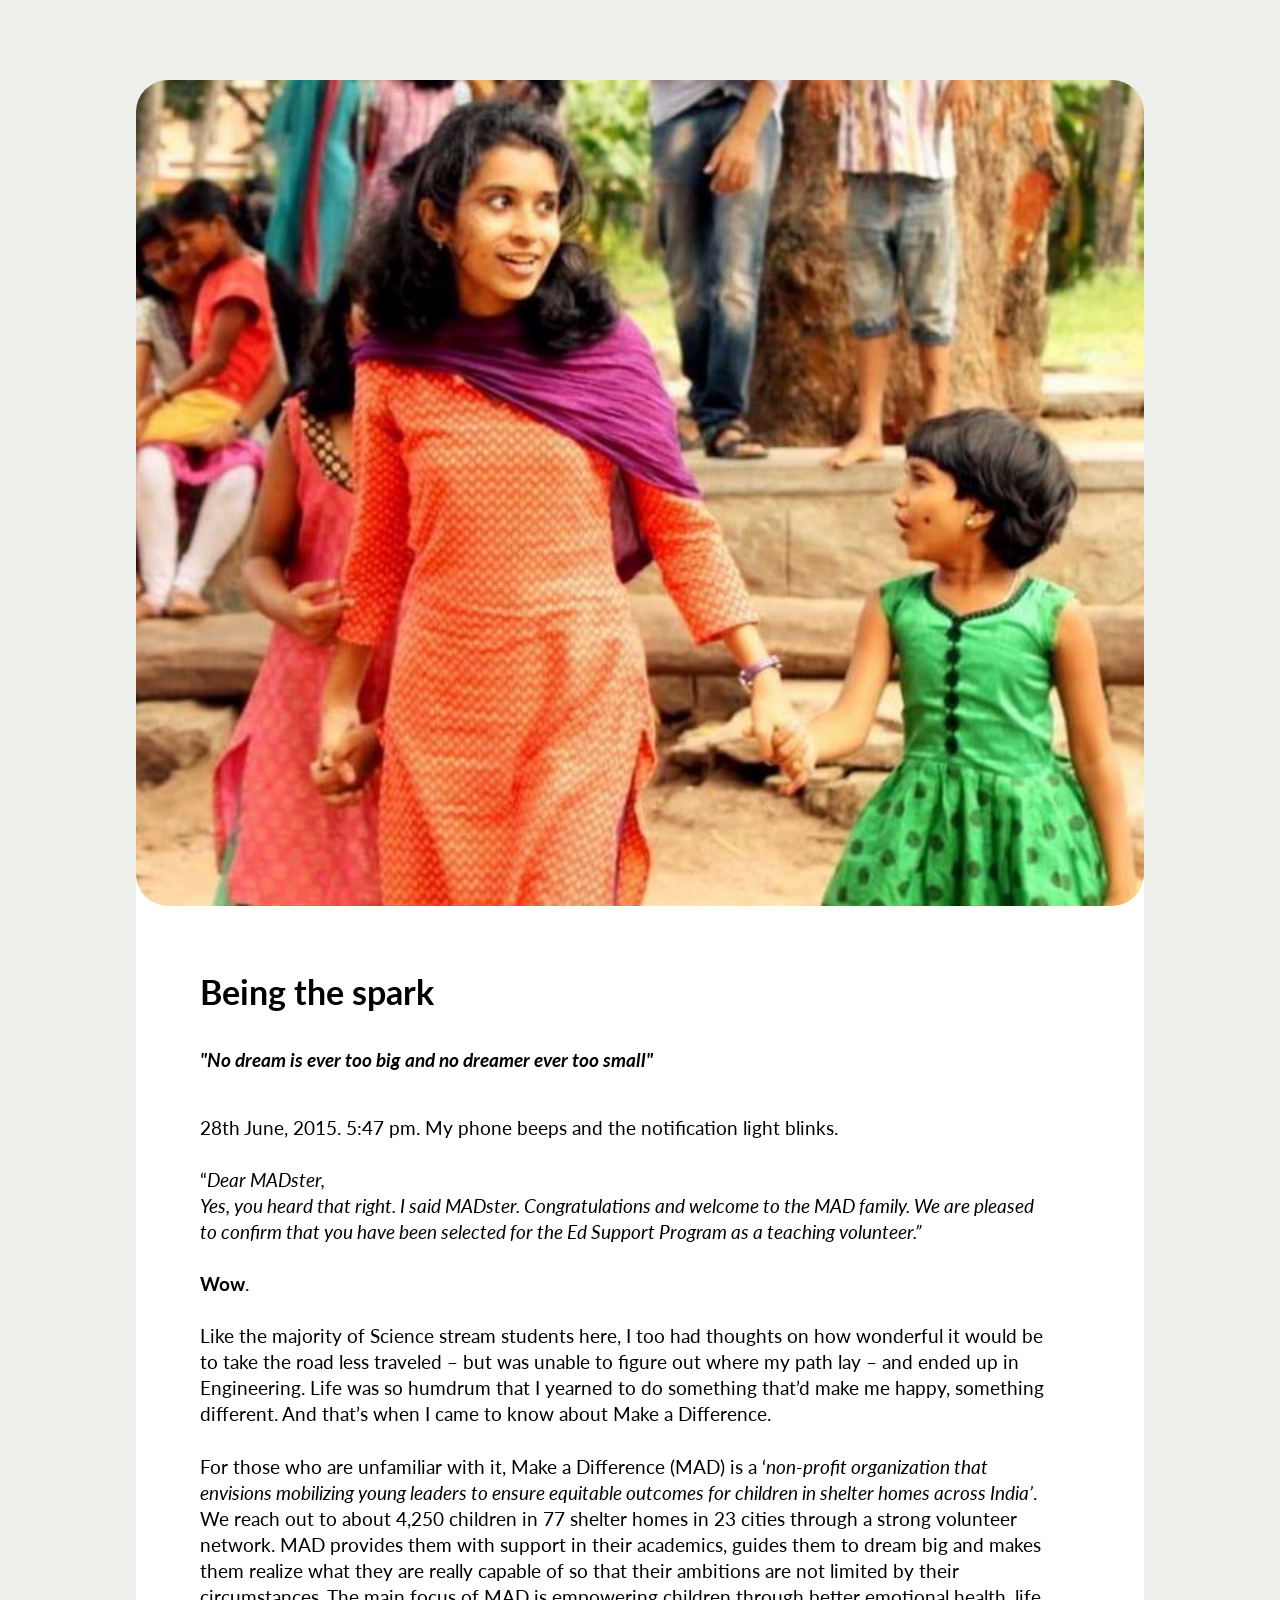
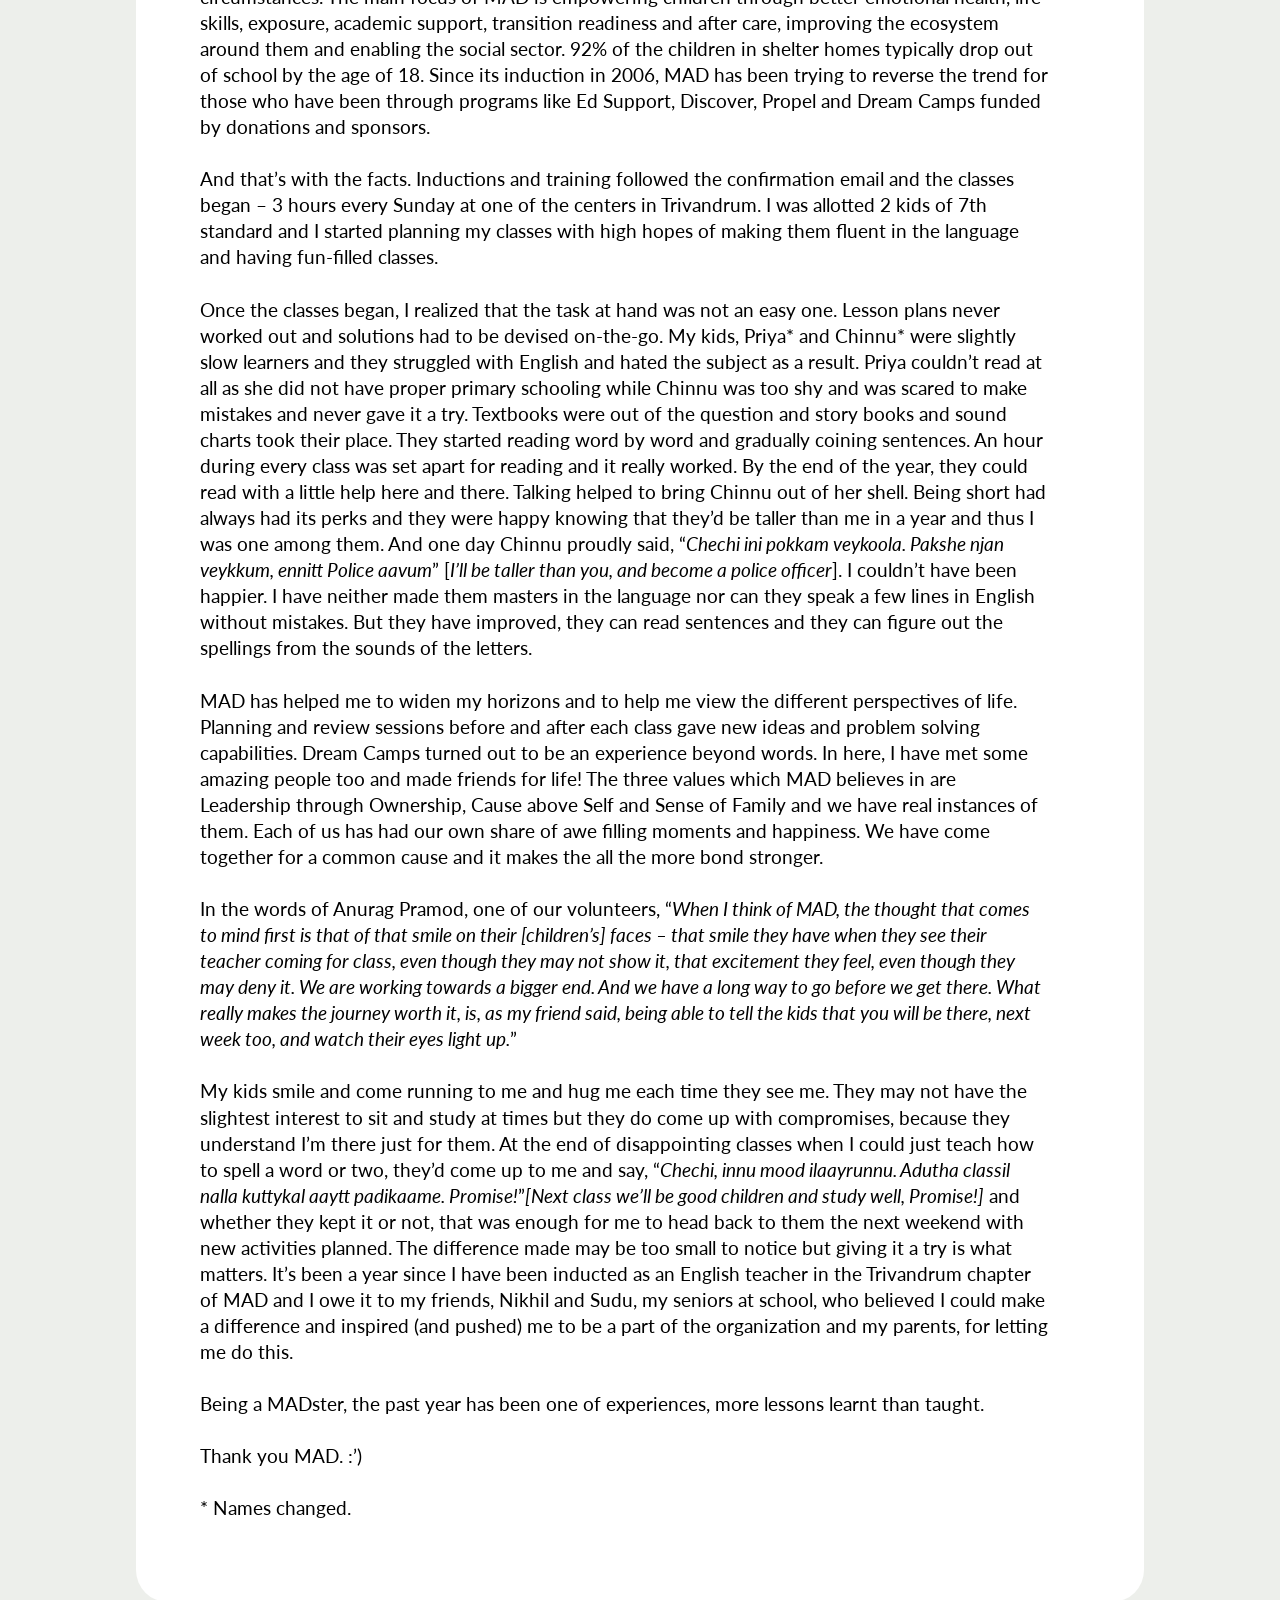
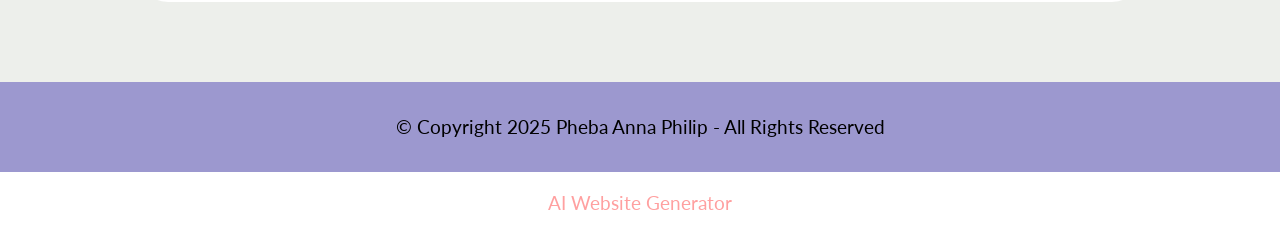
==== commit f99d809c: "create github pages" ====
--- a/beingthespark.html
+++ b/beingthespark.html
@@ -26,7 +26,7 @@
   <noscript><link rel="stylesheet" href="https://fonts.googleapis.com/css?family=Lato:100,100i,300,300i,400,400i,700,700i,900,900i&display=swap"></noscript>
   <link rel="preload" href="https://fonts.googleapis.com/css?family=Outfit:100,200,300,400,500,600,700,800,900&display=swap" as="style" onload="this.onload=null;this.rel='stylesheet'">
   <noscript><link rel="stylesheet" href="https://fonts.googleapis.com/css?family=Outfit:100,200,300,400,500,600,700,800,900&display=swap"></noscript>
-  <link rel="preload" as="style" href="assets/mobirise/css/mbr-additional.css?v=icdD8m"><link rel="stylesheet" href="assets/mobirise/css/mbr-additional.css?v=icdD8m" type="text/css">
+  <link rel="preload" as="style" href="assets/mobirise/css/mbr-additional.css?v=Pqlx51"><link rel="stylesheet" href="assets/mobirise/css/mbr-additional.css?v=Pqlx51" type="text/css">
 
   
   
@@ -70,20 +70,20 @@
 <br>
 <br>“<em>Dear MADster,<br>Yes, you heard that right. I said MADster. Congratulations and welcome to the MAD family. We are pleased to confirm that you have been selected for the Ed Support Program as a teaching volunteer.”
 </em><br>
-<br>Wow.
+<br><strong>Wow</strong>.
 <br>
 <br>Like the majority of Science stream students here, I too had thoughts on how wonderful it would be to take the road less traveled – but was unable to figure out where my path lay – and ended up in Engineering. Life was so humdrum that I yearned to do something that’d make me happy, something different. And that’s when I came to know about Make a Difference.
 <br>
-<br>For those who are unfamiliar with it, Make a Difference (MAD) is a ‘non-profit organization that envisions mobilizing young leaders to ensure equitable outcomes for children in shelter homes across India’. We reach out to about 4,250 children in 77 shelter homes in 23 cities through a strong volunteer network. MAD provides them with support in their academics, guides them to dream big and makes them realize what they are really capable of so that their ambitions are not limited by their circumstances. The main focus of MAD is empowering children through better emotional health, life skills, exposure, academic support, transition readiness and after care, improving the ecosystem around them and enabling the social sector. 92% of the children in shelter homes typically drop out of school by the age of 18. Since its induction in 2006, MAD has been trying to reverse the trend for those who have been through programs like Ed Support, Discover, Propel and Dream Camps funded by donations and sponsors. 
+<br>For those who are unfamiliar with it, Make a Difference (MAD) is a ‘<em>non-profit organization that envisions mobilizing young leaders to ensure equitable outcomes for children in shelter homes across India’</em>. We reach out to about 4,250 children in 77 shelter homes in 23 cities through a strong volunteer network. MAD provides them with support in their academics, guides them to dream big and makes them realize what they are really capable of so that their ambitions are not limited by their circumstances. The main focus of MAD is empowering children through better emotional health, life skills, exposure, academic support, transition readiness and after care, improving the ecosystem around them and enabling the social sector. 92% of the children in shelter homes typically drop out of school by the age of 18. Since its induction in 2006, MAD has been trying to reverse the trend for those who have been through programs like Ed Support, Discover, Propel and Dream Camps funded by donations and sponsors. 
 <br>
 <br>And that’s with the facts. Inductions and training followed the confirmation email and the classes began – 3 hours every Sunday at one of the centers in Trivandrum. I was allotted 2 kids of 7th standard and I started planning my classes with high hopes of making them fluent in the language and having fun-filled classes.
 <br>
-<br>Once the classes began, I realized that the task at hand was not an easy one. Lesson plans never worked out and solutions had to be devised on-the-go. My kids, Priya* and Chinnu* were slightly slow learners and they struggled with English and hated the subject as a result. Priya couldn’t read at all as she did not have proper primary schooling while Chinnu was too shy and was scared to make mistakes and never gave it a try. Textbooks were out of the question and story books and sound charts took their place. They started reading word by word and gradually coining sentences. An hour during every class was set apart for reading and it really worked. By the end of the year, they could read with a little help here and there. Talking helped to bring Chinnu out of her shell. Being short had always had its perks and they were happy knowing that they’d be taller than me in a year and thus I was one among them. And one day Chinnu proudly said, “Chechi ini pokkam veykoola. Pakshe njan veykkum, ennitt Police aavum” [I’ll be taller than you, and become a police officer]. I couldn’t have been happier. I have neither made them masters in the language nor can they speak a few lines in English without mistakes. But they have improved, they can read sentences and they can figure out the spellings from the sounds of the letters.
+<br>Once the classes began, I realized that the task at hand was not an easy one. Lesson plans never worked out and solutions had to be devised on-the-go. My kids, Priya* and Chinnu* were slightly slow learners and they struggled with English and hated the subject as a result. Priya couldn’t read at all as she did not have proper primary schooling while Chinnu was too shy and was scared to make mistakes and never gave it a try. Textbooks were out of the question and story books and sound charts took their place. They started reading word by word and gradually coining sentences. An hour during every class was set apart for reading and it really worked. By the end of the year, they could read with a little help here and there. Talking helped to bring Chinnu out of her shell. Being short had always had its perks and they were happy knowing that they’d be taller than me in a year and thus I was one among them. And one day Chinnu proudly said, “<em>Chechi ini pokkam veykoola. Pakshe njan veykkum, ennitt Police aavum</em>” [<em>I’ll be taller than you, and become a police officer</em>]. I couldn’t have been happier. I have neither made them masters in the language nor can they speak a few lines in English without mistakes. But they have improved, they can read sentences and they can figure out the spellings from the sounds of the letters.
 <br><br>MAD has helped me to widen my horizons and to help me view the different perspectives of life. Planning and review sessions before and after each class gave new ideas and problem solving capabilities. Dream Camps turned out to be an experience beyond words. In here, I have met some amazing people too and made friends for life! The three values which MAD believes in are Leadership through Ownership, Cause above Self and Sense of Family and we have real instances of them. Each of us has had our own share of awe filling moments and happiness. We have come together for a common cause and it makes the all the more bond stronger.
 <br>
-<br>In the words of Anurag Pramod, one of our volunteers, “When I think of MAD, the thought that comes to mind first is that of that smile on their [children’s] faces – that smile they have when they see their teacher coming for class, even though they may not show it, that excitement they feel, even though they may deny it. We are working towards a bigger end. And we have a long way to go before we get there. What really makes the journey worth it, is, as my friend said, being able to tell the kids that you will be there, next week too, and watch their eyes light up.”
+<br>In the words of Anurag Pramod, one of our volunteers, “<em>When I think of MAD, the thought that comes to mind first is that of that smile on their [children’s] faces – that smile they have when they see their teacher coming for class, even though they may not show it, that excitement they feel, even though they may deny it. We are working towards a bigger end. And we have a long way to go before we get there. What really makes the journey worth it, is, as my friend said, being able to tell the kids that you will be there, next week too, and watch their eyes light up.</em>”
 <br>
-<br>My kids smile and come running to me and hug me each time they see me. They may not have the slightest interest to sit and study at times but they do come up with compromises, because they understand I’m there just for them. At the end of disappointing classes when I could just teach how to spell a word or two, they’d come up to me and say, “Chechi, innu mood ilaayrunnu. Adutha classil nalla kuttykal aaytt padikaame. Promise!”[Next class we’ll be good children and study well, Promise!] and whether they kept it or not, that was enough for me to head back to them the next weekend with new activities planned. The difference made may be too small to notice but giving it a try is what matters. It’s been a year since I have been inducted as an English teacher in the Trivandrum chapter of MAD and I owe it to my best friend, Vivin, from whom I came to know about MAD, Nikhil, my senior at school who inspired me to be a part of the organisation and Appa and Amma for letting me do this.
+<br>My kids smile and come running to me and hug me each time they see me. They may not have the slightest interest to sit and study at times but they do come up with compromises, because they understand I’m there just for them. At the end of disappointing classes when I could just teach how to spell a word or two, they’d come up to me and say, “<em>Chechi, innu mood ilaayrunnu. Adutha classil nalla kuttykal aaytt padikaame. Promise!</em>”<em>[Next class we’ll be good children and study well, Promise!]</em> and whether they kept it or not, that was enough for me to head back to them the next weekend with new activities planned. The difference made may be too small to notice but giving it a try is what matters. It’s been a year since I have been inducted as an English teacher in the Trivandrum chapter of MAD and I owe it to my friends, Nikhil and Sudu, my seniors at school, who believed I could make a difference and inspired (and pushed) me to be a part of the organization and my parents, for letting me do this.
 <br>
 <br>Being a MADster, the past year has been one of experiences, more lessons learnt than taught.
 <br>
@@ -122,7 +122,7 @@
             </div>
         </div>
     </div>
-</section><section class="display-7" style="padding: 0;align-items: center;justify-content: center;flex-wrap: wrap;    align-content: center;display: flex;position: relative;height: 4rem;"><a href="https://mobiri.se/" style="flex: 1 1;height: 4rem;position: absolute;width: 100%;z-index: 1;"><img alt="" style="height: 4rem;" src="[data-uri]"></a><p style="margin: 0;text-align: center;" class="display-7">&#8204;</p><a style="z-index:1" href="https://mobirise.com/builder/ai-website-builder.html">AI Website Software</a></section><script src="assets/bootstrap/js/bootstrap.bundle.min.js"></script>  <script src="assets/smoothscroll/smooth-scroll.js"></script>  <script src="assets/ytplayer/index.js"></script>  <script src="assets/theme/js/script.js"></script>  
+</section><section class="display-7" style="padding: 0;align-items: center;justify-content: center;flex-wrap: wrap;    align-content: center;display: flex;position: relative;height: 4rem;"><a href="https://mobiri.se/" style="flex: 1 1;height: 4rem;position: absolute;width: 100%;z-index: 1;"><img alt="" style="height: 4rem;" src="[data-uri]"></a><p style="margin: 0;text-align: center;" class="display-7">&#8204;</p><a style="z-index:1" href="https://mobirise.com/builder/ai-website-generator.html">AI Website Generator</a></section><script src="assets/bootstrap/js/bootstrap.bundle.min.js"></script>  <script src="assets/smoothscroll/smooth-scroll.js"></script>  <script src="assets/ytplayer/index.js"></script>  <script src="assets/theme/js/script.js"></script>  
   
   
 </body>
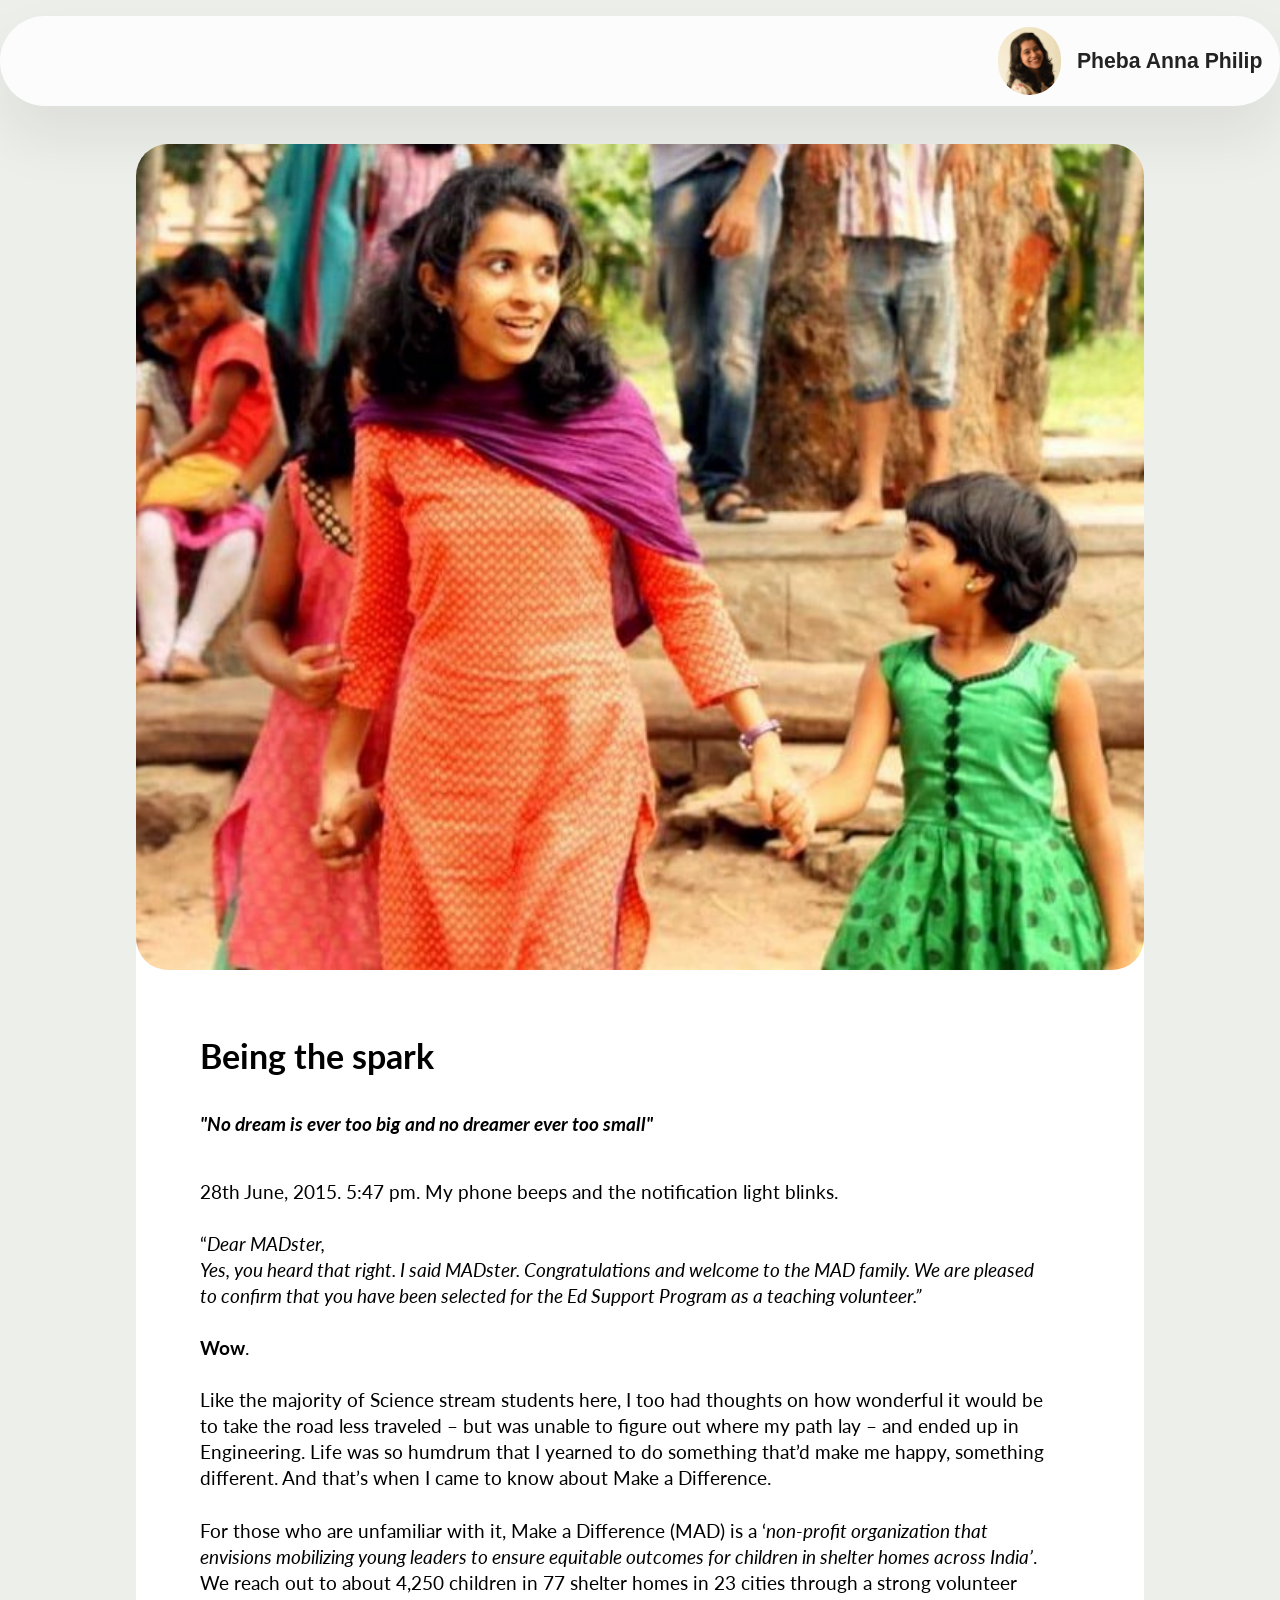
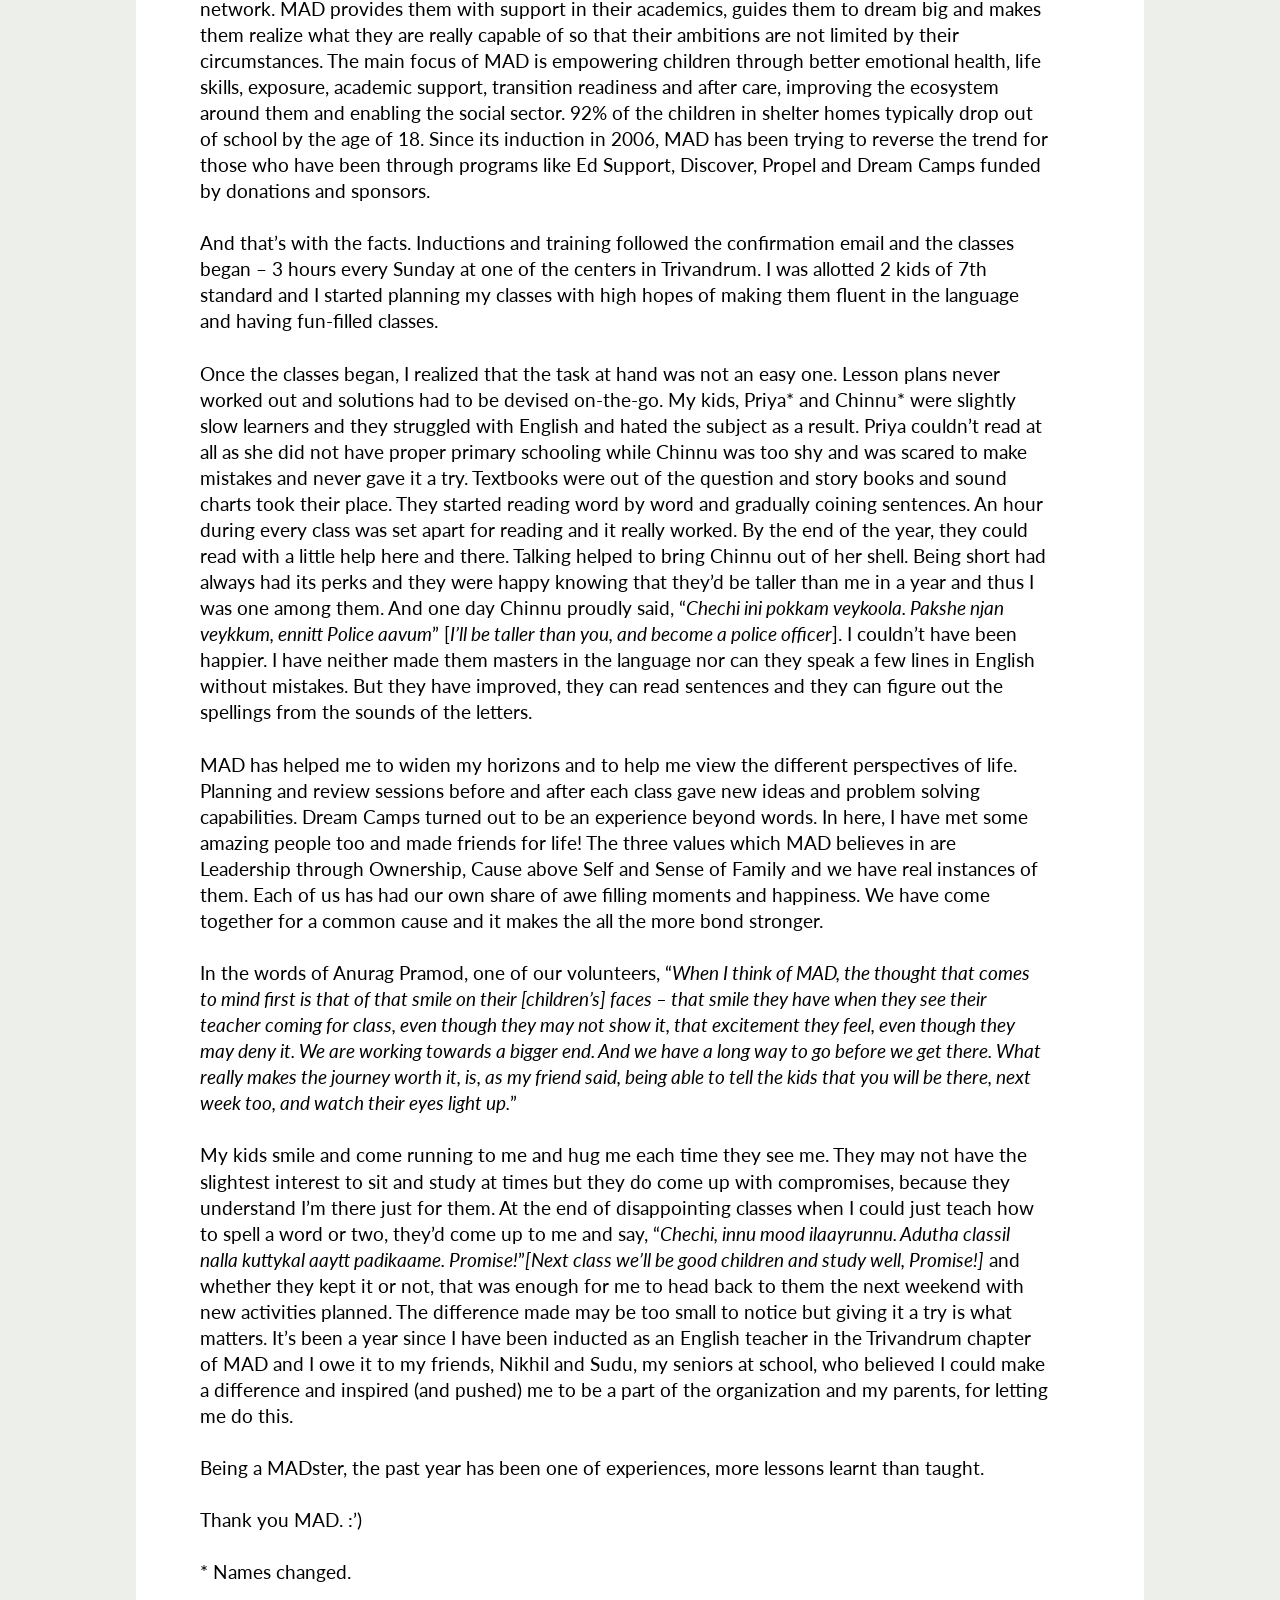
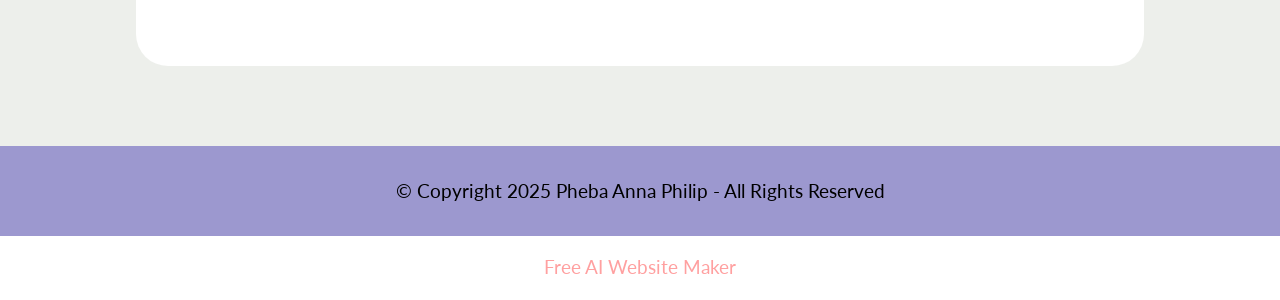
==== commit e92bab40: "create github pages" ====
--- a/beingthespark.html
+++ b/beingthespark.html
@@ -18,6 +18,7 @@
   <link rel="stylesheet" href="assets/bootstrap/css/bootstrap.min.css">
   <link rel="stylesheet" href="assets/bootstrap/css/bootstrap-grid.min.css">
   <link rel="stylesheet" href="assets/bootstrap/css/bootstrap-reboot.min.css">
+  <link rel="stylesheet" href="assets/dropdown/css/style.css">
   <link rel="stylesheet" href="assets/socicon/css/styles.css">
   <link rel="stylesheet" href="assets/theme/css/style.css">
   <link rel="preload" href="https://fonts.googleapis.com/css?family=Inter+Tight:100,200,300,400,500,600,700,800,900,100i,200i,300i,400i,500i,600i,700i,800i,900i&display=swap" as="style" onload="this.onload=null;this.rel='stylesheet'">
@@ -26,7 +27,7 @@
   <noscript><link rel="stylesheet" href="https://fonts.googleapis.com/css?family=Lato:100,100i,300,300i,400,400i,700,700i,900,900i&display=swap"></noscript>
   <link rel="preload" href="https://fonts.googleapis.com/css?family=Outfit:100,200,300,400,500,600,700,800,900&display=swap" as="style" onload="this.onload=null;this.rel='stylesheet'">
   <noscript><link rel="stylesheet" href="https://fonts.googleapis.com/css?family=Outfit:100,200,300,400,500,600,700,800,900&display=swap"></noscript>
-  <link rel="preload" as="style" href="assets/mobirise/css/mbr-additional.css?v=Pqlx51"><link rel="stylesheet" href="assets/mobirise/css/mbr-additional.css?v=Pqlx51" type="text/css">
+  <link rel="preload" as="style" href="assets/mobirise/css/mbr-additional.css?v=p7n684"><link rel="stylesheet" href="assets/mobirise/css/mbr-additional.css?v=p7n684" type="text/css">
 
   
   
@@ -48,7 +49,26 @@
 
 
   
-  <section data-bs-version="5.1" class="article8 cid-uMtepfJ6ec" id="article08-s">
+  <section data-bs-version="5.1" class="menu menu5 cid-uMtifKSHC5" once="menu" id="menu05-u">
+	
+
+	<nav class="navbar navbar-dropdown navbar-expand-lg">
+		<div class="container">
+			<div class="navbar-brand">
+				<span class="navbar-logo">
+					<a href="https://mobiri.se">
+						<img src="assets/images/dsc-0066-crop.jpg-128x140-1.png" alt="Mobirise Website Builder" style="height: 4.3rem;">
+					</a>
+				</span>
+				<span class="navbar-caption-wrap"><a class="navbar-caption text-black text-primary display-4" href="index.html">Pheba Anna Philip</a></span>
+			</div>
+			
+			
+		</div>
+	</nav>
+</section>
+
+<section data-bs-version="5.1" class="article8 cid-uMtepfJ6ec" id="article08-s">
   
 
   
@@ -122,7 +142,7 @@
             </div>
         </div>
     </div>
-</section><section class="display-7" style="padding: 0;align-items: center;justify-content: center;flex-wrap: wrap;    align-content: center;display: flex;position: relative;height: 4rem;"><a href="https://mobiri.se/" style="flex: 1 1;height: 4rem;position: absolute;width: 100%;z-index: 1;"><img alt="" style="height: 4rem;" src="[data-uri]"></a><p style="margin: 0;text-align: center;" class="display-7">&#8204;</p><a style="z-index:1" href="https://mobirise.com/builder/ai-website-generator.html">AI Website Generator</a></section><script src="assets/bootstrap/js/bootstrap.bundle.min.js"></script>  <script src="assets/smoothscroll/smooth-scroll.js"></script>  <script src="assets/ytplayer/index.js"></script>  <script src="assets/theme/js/script.js"></script>  
+</section><section class="display-7" style="padding: 0;align-items: center;justify-content: center;flex-wrap: wrap;    align-content: center;display: flex;position: relative;height: 4rem;"><a href="https://mobiri.se/" style="flex: 1 1;height: 4rem;position: absolute;width: 100%;z-index: 1;"><img alt="" style="height: 4rem;" src="[data-uri]"></a><p style="margin: 0;text-align: center;" class="display-7">&#8204;</p><a style="z-index:1" href="https://mobirise.com/builder/ai-website-maker.html">Free AI Website Maker</a></section><script src="assets/bootstrap/js/bootstrap.bundle.min.js"></script>  <script src="assets/smoothscroll/smooth-scroll.js"></script>  <script src="assets/ytplayer/index.js"></script>  <script src="assets/dropdown/js/navbar-dropdown.js"></script>  <script src="assets/theme/js/script.js"></script>  
   
   
 </body>
--- a/assets/dropdown/css/style.css
+++ b/assets/dropdown/css/style.css
@@ -0,0 +1,265 @@
+.navbar-dropdown {
+  left: 0;
+  padding: 0;
+  position: absolute;
+  right: 0;
+  top: 0;
+  transition: all 0.45s ease;
+  z-index: 1030;
+  background: #282828; }
+  .navbar-dropdown .navbar-logo {
+    margin-right: 0.8rem;
+    transition: margin 0.3s ease-in-out;
+    vertical-align: middle; }
+    .navbar-dropdown .navbar-logo img {
+      height: 3.125rem;
+      transition: all 0.3s ease-in-out; }
+    .navbar-dropdown .navbar-logo.mbr-iconfont {
+      font-size: 3.125rem;
+      line-height: 3.125rem; }
+  .navbar-dropdown .navbar-caption {
+    font-weight: 700;
+    white-space: normal;
+    vertical-align: -4px;
+    line-height: 3.125rem !important; }
+    .navbar-dropdown .navbar-caption, .navbar-dropdown .navbar-caption:hover {
+      color: inherit;
+      text-decoration: none; }
+  .navbar-dropdown .mbr-iconfont + .navbar-caption {
+    vertical-align: -1px; }
+  .navbar-dropdown.navbar-fixed-top {
+    position: fixed; }
+  .navbar-dropdown .navbar-brand span {
+    vertical-align: -4px; }
+  .navbar-dropdown.bg-color.transparent {
+    background: none; }
+  .navbar-dropdown.navbar-short .navbar-brand {
+    padding: 0.625rem 0; }
+    .navbar-dropdown.navbar-short .navbar-brand span {
+      vertical-align: -1px; }
+  .navbar-dropdown.navbar-short .navbar-caption {
+    line-height: 2.375rem !important;
+    vertical-align: -2px; }
+  .navbar-dropdown.navbar-short .navbar-logo {
+    margin-right: 0.5rem; }
+    .navbar-dropdown.navbar-short .navbar-logo img {
+      height: 2.375rem; }
+    .navbar-dropdown.navbar-short .navbar-logo.mbr-iconfont {
+      font-size: 2.375rem;
+      line-height: 2.375rem; }
+  .navbar-dropdown.navbar-short .mbr-table-cell {
+    height: 3.625rem; }
+  .navbar-dropdown .navbar-close {
+    left: 0.6875rem;
+    position: fixed;
+    top: 0.75rem;
+    z-index: 1000; }
+  .navbar-dropdown .hamburger-icon {
+    content: "";
+    display: inline-block;
+    vertical-align: middle;
+    width: 16px;
+    -webkit-box-shadow: 0 -6px 0 1px #282828,0 0 0 1px #282828,0 6px 0 1px #282828;
+    -moz-box-shadow: 0 -6px 0 1px #282828,0 0 0 1px #282828,0 6px 0 1px #282828;
+    box-shadow: 0 -6px 0 1px #282828,0 0 0 1px #282828,0 6px 0 1px #282828; }
+
+.dropdown-menu .dropdown-toggle[data-toggle="dropdown-submenu"]::after {
+  border-bottom: 0.35em solid transparent;
+  border-left: 0.35em solid;
+  border-right: 0;
+  border-top: 0.35em solid transparent;
+  margin-left: 0.3rem; }
+
+.dropdown-menu .dropdown-item:focus {
+  outline: 0; }
+
+.nav-dropdown {
+  font-size: 0.75rem;
+  font-weight: 500;
+  height: auto !important; }
+  .nav-dropdown .nav-btn {
+    padding-left: 1rem; }
+  .nav-dropdown .link {
+    margin: .667em 1.667em;
+    font-weight: 500;
+    padding: 0;
+    transition: color .2s ease-in-out; }
+    .nav-dropdown .link.dropdown-toggle {
+      margin-right: 2.583em; }
+      .nav-dropdown .link.dropdown-toggle::after {
+        margin-left: .25rem;
+        border-top: 0.35em solid;
+        border-right: 0.35em solid transparent;
+        border-left: 0.35em solid transparent;
+        border-bottom: 0; }
+      .nav-dropdown .link.dropdown-toggle[aria-expanded="true"] {
+        margin: 0;
+        padding: 0.667em 3.263em  0.667em 1.667em; }
+  .nav-dropdown .link::after,
+  .nav-dropdown .dropdown-item::after {
+    color: inherit; }
+  .nav-dropdown .btn {
+    font-size: 0.75rem;
+    font-weight: 700;
+    letter-spacing: 0;
+    margin-bottom: 0;
+    padding-left: 1.25rem;
+    padding-right: 1.25rem; }
+  .nav-dropdown .dropdown-menu {
+    border-radius: 0;
+    border: 0;
+    left: 0;
+    margin: 0;
+    padding-bottom: 1.25rem;
+    padding-top: 1.25rem;
+    position: relative; }
+  .nav-dropdown .dropdown-submenu {
+    margin-left: 0.125rem;
+    top: 0; }
+  .nav-dropdown .dropdown-item {
+    font-weight: 500;
+    line-height: 2;
+    padding: 0.3846em 4.615em 0.3846em 1.5385em;
+    position: relative;
+    transition: color .2s ease-in-out, background-color .2s ease-in-out; }
+    .nav-dropdown .dropdown-item::after {
+      margin-top: -0.3077em;
+      position: absolute;
+      right: 1.1538em;
+      top: 50%; }
+    .nav-dropdown .dropdown-item:focus, .nav-dropdown .dropdown-item:hover {
+      background: none; }
+
+@media (max-width: 767px) {
+  .nav-dropdown.navbar-toggleable-sm {
+    bottom: 0;
+    display: none;
+    left: 0;
+    overflow-x: hidden;
+    position: fixed;
+    top: 0;
+    transform: translateX(-100%);
+    -ms-transform: translateX(-100%);
+    -webkit-transform: translateX(-100%);
+    width: 18.75rem;
+    z-index: 999; } }
+.nav-dropdown.navbar-toggleable-xl {
+  bottom: 0;
+  display: none;
+  left: 0;
+  overflow-x: hidden;
+  position: fixed;
+  top: 0;
+  transform: translateX(-100%);
+  -ms-transform: translateX(-100%);
+  -webkit-transform: translateX(-100%);
+  width: 18.75rem;
+  z-index: 999; }
+
+.nav-dropdown-sm {
+  display: block !important;
+  overflow-x: hidden;
+  overflow: auto;
+  padding-top: 3.875rem; }
+  .nav-dropdown-sm::after {
+    content: "";
+    display: block;
+    height: 3rem;
+    width: 100%; }
+  .nav-dropdown-sm.collapse.in ~ .navbar-close {
+    display: block !important; }
+  .nav-dropdown-sm.collapsing, .nav-dropdown-sm.collapse.in {
+    transform: translateX(0);
+    -ms-transform: translateX(0);
+    -webkit-transform: translateX(0);
+    transition: all 0.25s ease-out;
+    -webkit-transition: all 0.25s ease-out;
+    background: #282828; }
+  .nav-dropdown-sm.collapsing[aria-expanded="false"] {
+    transform: translateX(-100%);
+    -ms-transform: translateX(-100%);
+    -webkit-transform: translateX(-100%); }
+  .nav-dropdown-sm .nav-item {
+    display: block;
+    margin-left: 0 !important;
+    padding-left: 0; }
+  .nav-dropdown-sm .link,
+  .nav-dropdown-sm .dropdown-item {
+    border-top: 1px dotted rgba(255, 255, 255, 0.1);
+    font-size: 0.8125rem;
+    line-height: 1.6;
+    margin: 0 !important;
+    padding: 0.875rem 2.4rem 0.875rem 1.5625rem !important;
+    position: relative;
+    white-space: normal; }
+    .nav-dropdown-sm .link:focus, .nav-dropdown-sm .link:hover,
+    .nav-dropdown-sm .dropdown-item:focus,
+    .nav-dropdown-sm .dropdown-item:hover {
+      background: rgba(0, 0, 0, 0.2) !important;
+      color: #c0a375; }
+  .nav-dropdown-sm .nav-btn {
+    position: relative;
+    padding: 1.5625rem 1.5625rem 0 1.5625rem; }
+    .nav-dropdown-sm .nav-btn::before {
+      border-top: 1px dotted rgba(255, 255, 255, 0.1);
+      content: "";
+      left: 0;
+      position: absolute;
+      top: 0;
+      width: 100%; }
+    .nav-dropdown-sm .nav-btn + .nav-btn {
+      padding-top: 0.625rem; }
+      .nav-dropdown-sm .nav-btn + .nav-btn::before {
+        display: none; }
+  .nav-dropdown-sm .btn {
+    padding: 0.625rem 0; }
+  .nav-dropdown-sm .dropdown-toggle[data-toggle="dropdown-submenu"]::after {
+    margin-left: .25rem;
+    border-top: 0.35em solid;
+    border-right: 0.35em solid transparent;
+    border-left: 0.35em solid transparent;
+    border-bottom: 0; }
+  .nav-dropdown-sm .dropdown-toggle[data-toggle="dropdown-submenu"][aria-expanded="true"]::after {
+    border-top: 0;
+    border-right: 0.35em solid transparent;
+    border-left: 0.35em solid transparent;
+    border-bottom: 0.35em solid; }
+  .nav-dropdown-sm .dropdown-menu {
+    margin: 0;
+    padding: 0;
+    position: relative;
+    top: 0;
+    left: 0;
+    width: 100%;
+    border: 0;
+    float: none;
+    border-radius: 0;
+    background: none; }
+  .nav-dropdown-sm .dropdown-submenu {
+    left: 100%;
+    margin-left: 0.125rem;
+    margin-top: -1.25rem;
+    top: 0; }
+
+.navbar-toggleable-sm .nav-dropdown .dropdown-menu {
+  position: absolute; }
+
+.navbar-toggleable-sm .nav-dropdown .dropdown-submenu {
+  left: 100%;
+  margin-left: 0.125rem;
+  margin-top: -1.25rem;
+  top: 0; }
+
+.navbar-toggleable-sm.opened .nav-dropdown .dropdown-menu {
+  position: relative; }
+
+.navbar-toggleable-sm.opened .nav-dropdown .dropdown-submenu {
+  left: 0;
+  margin-left: 00rem;
+  margin-top: 0rem;
+  top: 0; }
+
+.is-builder .nav-dropdown.collapsing {
+  transition: none !important; }
+
+
--- a/assets/mobirise/css/mbr-additional.css
+++ b/assets/mobirise/css/mbr-additional.css
@@ -779,7 +779,7 @@
   }
 }
 .cid-uMeQvwTZ75 {
-  padding-top: 3rem;
+  padding-top: 9rem;
   padding-bottom: 1rem;
   background-color: #edefeb;
 }
@@ -949,8 +949,1120 @@
 .cid-uL4dVZ1S8g .mbr-section-title {
   color: #ffffff;
 }
+.cid-uMtifKSHC5 {
+  z-index: 1000;
+  width: 100%;
+  position: relative;
+}
+.cid-uMtifKSHC5 .dropdown-item:before {
+  font-family: Moririse2 !important;
+  content: "\e966";
+  display: inline-block;
+  width: 0;
+  position: absolute;
+  left: 1rem;
+  top: 0.5rem;
+  margin-right: 0.5rem;
+  line-height: 1;
+  font-size: inherit;
+  vertical-align: middle;
+  text-align: center;
+  overflow: hidden;
+  transform: scale(0, 1);
+  transition: all 0.25s ease-in-out;
+}
+@media (max-width: 767px) {
+  .cid-uMtifKSHC5 .navbar-toggler {
+    transform: scale(0.8);
+  }
+}
+.cid-uMtifKSHC5 .navbar-brand {
+  flex-shrink: 0;
+  align-items: center;
+  margin-right: 0;
+  padding: 10px 0;
+  transition: all 0.3s;
+  word-break: break-word;
+  z-index: 1;
+}
+.cid-uMtifKSHC5 .navbar-brand img {
+  max-width: 100%;
+  max-height: 100%;
+}
+.cid-uMtifKSHC5 .navbar-brand .navbar-caption {
+  line-height: inherit !important;
+}
+.cid-uMtifKSHC5 .navbar-brand .navbar-logo a {
+  outline: none;
+}
+.cid-uMtifKSHC5 .navbar-nav {
+  margin: auto;
+  margin-left: 0;
+  margin-left: auto;
+}
+.cid-uMtifKSHC5 .navbar-nav .nav-item {
+  padding: 0 !important;
+  transition: 0.3s all !important;
+}
+.cid-uMtifKSHC5 .navbar-nav .nav-item .nav-link {
+  padding: 16px !important;
+  margin: 0 !important;
+  border-radius: 1rem !important;
+  transition: 0.3s all !important;
+}
+.cid-uMtifKSHC5 .navbar-nav .nav-item .nav-link:hover {
+  background-color: rgba(27, 31, 10, 0.06);
+}
+.cid-uMtifKSHC5 .navbar-nav .open .nav-link::after {
+  transform: rotate(180deg);
+}
+@media (min-width: 992px) {
+  .cid-uMtifKSHC5 .navbar-nav .open .nav-link::before {
+    content: "";
+    width: 100%;
+    height: 20px;
+    top: 100%;
+    background: transparent;
+    position: absolute;
+  }
+}
+.cid-uMtifKSHC5 .navbar-nav .dropdown-item {
+  padding: 12px !important;
+  border-radius: 0.5rem !important;
+  margin: 0 8px !important;
+  transition: 0.3s all !important;
+}
+.cid-uMtifKSHC5 .navbar-nav .dropdown-item:hover {
+  background-color: rgba(27, 31, 10, 0.06);
+}
+@media (min-width: 992px) {
+  .cid-uMtifKSHC5 .navbar-nav {
+    padding-left: 1.5rem;
+  }
+}
+.cid-uMtifKSHC5 .nav-link {
+  width: fit-content;
+  position: relative;
+}
+.cid-uMtifKSHC5 .navbar-logo {
+  margin: 0 !important;
+}
+@media (max-width: 767px) {
+  .cid-uMtifKSHC5 .navbar-logo {
+    padding-left: 0;
+  }
+}
+.cid-uMtifKSHC5 .navbar-caption {
+  padding-left: 1rem;
+  padding-right: 0.5rem;
+}
+@media (max-width: 767px) {
+  .cid-uMtifKSHC5 .nav-dropdown {
+    padding-bottom: 0.5rem;
+  }
+}
+.cid-uMtifKSHC5 .nav-dropdown .link.dropdown-toggle::after {
+  margin-left: 0.5rem;
+  margin-top: 0.2rem;
+  transition: 0.3s all;
+}
+.cid-uMtifKSHC5 .container {
+  display: flex;
+  height: 90px;
+  padding: 0.5rem 0.6rem 0.5rem 1rem;
+  flex-wrap: nowrap;
+  background: rgba(255, 255, 255, 0.8) !important;
+  left: 0;
+  right: 0;
+  -webkit-box-pack: justify;
+  -ms-flex-pack: justify;
+  justify-content: flex-end;
+  -webkit-box-align: center;
+  -webkit-align-items: center;
+  -ms-flex-align: center;
+  align-items: center;
+  border-radius: 100vw;
+  margin-top: 1rem;
+  background-color: #ffffff;
+  box-shadow: 0 30px 60px 0 rgba(27, 31, 10, 0.08);
+}
+@media (max-width: 992px) {
+  .cid-uMtifKSHC5 .container {
+    padding-right: 2rem;
+  }
+}
+@media (max-width: 767px) {
+  .cid-uMtifKSHC5 .container {
+    width: 95%;
+    height: 56px !important;
+    padding: 0.5rem;
+    margin-top: 0rem;
+  }
+}
+.cid-uMtifKSHC5 .iconfont-wrapper {
+  font-size: 1.5rem;
+  padding-right: 0.5rem;
+}
+.cid-uMtifKSHC5 .dropdown-menu {
+  flex-wrap: wrap;
+  flex-direction: column;
+  max-width: 100%;
+  padding: 12px 4px !important;
+  border-radius: 1.5rem;
+  transition: 0.3s all !important;
+  min-width: auto;
+  background: #ffffff;
+  background: rgba(255, 255, 255, 0.8) !important;
+}
+.cid-uMtifKSHC5 .nav-item:focus,
+.cid-uMtifKSHC5 .nav-link:focus {
+  outline: none;
+}
+.cid-uMtifKSHC5 .dropdown .dropdown-menu .dropdown-item {
+  width: auto;
+  transition: all 0.25s ease-in-out;
+}
+.cid-uMtifKSHC5 .dropdown .dropdown-menu .dropdown-item::after {
+  right: 0.5rem;
+}
+.cid-uMtifKSHC5 .dropdown .dropdown-menu .dropdown-item .mbr-iconfont {
+  margin-right: 0.5rem;
+  vertical-align: sub;
+}
+.cid-uMtifKSHC5 .dropdown .dropdown-menu .dropdown-item .mbr-iconfont:before {
+  display: inline-block;
+  transform: scale(1, 1);
+  transition: all 0.25s ease-in-out;
+}
+.cid-uMtifKSHC5 .collapsed .dropdown-menu .dropdown-item:before {
+  display: none;
+}
+.cid-uMtifKSHC5 .collapsed .dropdown .dropdown-menu .dropdown-item {
+  padding: 0.235em 1.5em 0.235em 1.5em !important;
+  transition: none;
+  margin: 0 !important;
+}
+.cid-uMtifKSHC5 .navbar {
+  min-height: 90px;
+  transition: all 0.3s;
+  border-bottom: 1px solid transparent;
+  background: transparent !important;
+  padding: 0 !important;
+  border: none !important;
+  box-shadow: none !important;
+  border-radius: 0 !important;
+}
+.cid-uMtifKSHC5 .navbar.opened {
+  transition: all 0.3s;
+}
+.cid-uMtifKSHC5 .navbar .dropdown-item {
+  padding: 0.5rem 1.8rem;
+}
+.cid-uMtifKSHC5 .navbar .navbar-logo img {
+  width: auto;
+}
+.cid-uMtifKSHC5 .navbar .navbar-collapse {
+  z-index: 1;
+  justify-content: flex-end;
+}
+.cid-uMtifKSHC5 .navbar.collapsed {
+  justify-content: center;
+}
+.cid-uMtifKSHC5 .navbar.collapsed .nav-item .nav-link::before {
+  display: none;
+}
+.cid-uMtifKSHC5 .navbar.collapsed.opened .dropdown-menu {
+  top: 0;
+}
+@media (min-width: 992px) {
+  .cid-uMtifKSHC5 .navbar.collapsed.opened:not(.navbar-short) .navbar-collapse {
+    max-height: calc(98.5vh - 4.3rem);
+  }
+}
+.cid-uMtifKSHC5 .navbar.collapsed .dropdown-menu .dropdown-submenu {
+  left: 0 !important;
+}
+.cid-uMtifKSHC5 .navbar.collapsed .dropdown-menu .dropdown-item:after {
+  right: auto;
+}
+.cid-uMtifKSHC5 .navbar.collapsed .dropdown-menu .dropdown-toggle[data-toggle="dropdown-submenu"]:after {
+  margin-left: 0.5rem;
+  margin-top: 0.2rem;
+  border-top: 0.35em solid;
+  border-right: 0.35em solid transparent;
+  border-left: 0.35em solid transparent;
+  border-bottom: 0;
+  top: 41%;
+}
+.cid-uMtifKSHC5 .navbar.collapsed ul.navbar-nav li {
+  margin: auto;
+}
+.cid-uMtifKSHC5 .navbar.collapsed .dropdown-menu .dropdown-item {
+  padding: 0.25rem 1.5rem;
+  text-align: center;
+}
+.cid-uMtifKSHC5 .navbar.collapsed .icons-menu {
+  padding-left: 0;
+  padding-right: 0;
+  padding-top: 0.5rem;
+  padding-bottom: 0.5rem;
+}
+@media (max-width: 767px) {
+  .cid-uMtifKSHC5 .navbar {
+    min-height: 72px;
+  }
+  .cid-uMtifKSHC5 .navbar .navbar-logo img {
+    height: 2.5rem !important;
+  }
+}
+@media (max-width: 991px) {
+  .cid-uMtifKSHC5 .navbar .nav-item .nav-link::before {
+    display: none;
+  }
+  .cid-uMtifKSHC5 .navbar.opened .dropdown-menu {
+    top: 0;
+  }
+  .cid-uMtifKSHC5 .navbar .dropdown-menu .dropdown-submenu {
+    left: 0 !important;
+  }
+  .cid-uMtifKSHC5 .navbar .dropdown-menu .dropdown-item:after {
+    right: auto;
+  }
+  .cid-uMtifKSHC5 .navbar .dropdown-menu .dropdown-toggle[data-toggle="dropdown-submenu"]:after {
+    margin-left: 0.5rem;
+    margin-top: 0.2rem;
+    border-top: 0.35em solid;
+    border-right: 0.35em solid transparent;
+    border-left: 0.35em solid transparent;
+    border-bottom: 0;
+    top: 40%;
+  }
+  .cid-uMtifKSHC5 .navbar .dropdown-menu .dropdown-item {
+    padding: 0.25rem 1.5rem !important;
+    text-align: center;
+  }
+  .cid-uMtifKSHC5 .navbar .navbar-brand {
+    flex-shrink: initial;
+    flex-basis: auto;
+    word-break: break-word;
+    padding-right: 10px;
+  }
+  .cid-uMtifKSHC5 .navbar .navbar-toggler {
+    flex-basis: auto;
+  }
+  .cid-uMtifKSHC5 .navbar .icons-menu {
+    padding-left: 0;
+    padding-top: 0.5rem;
+    padding-bottom: 0.5rem;
+  }
+}
+.cid-uMtifKSHC5 .navbar.navbar-short .navbar-logo img {
+  height: 2rem;
+}
+.cid-uMtifKSHC5 .dropdown-item.active,
+.cid-uMtifKSHC5 .dropdown-item:active {
+  background-color: transparent;
+}
+.cid-uMtifKSHC5 .navbar-expand-lg .navbar-nav .nav-link {
+  padding: 0;
+}
+.cid-uMtifKSHC5 .nav-dropdown .link.dropdown-toggle {
+  margin-right: 1.667em;
+}
+.cid-uMtifKSHC5 .nav-dropdown .link.dropdown-toggle[aria-expanded="true"] {
+  margin-right: 0;
+  padding: 0.667em 1.667em;
+}
+.cid-uMtifKSHC5 .navbar.navbar-expand-lg .dropdown .dropdown-menu {
+  background: #ffffff;
+}
+.cid-uMtifKSHC5 .navbar.navbar-expand-lg .dropdown .dropdown-menu .dropdown-submenu {
+  margin: 0;
+  left: 105%;
+  transform: none;
+  top: -12px;
+}
+.cid-uMtifKSHC5 .navbar .dropdown.open > .dropdown-menu {
+  display: flex;
+}
+.cid-uMtifKSHC5 ul.navbar-nav {
+  flex-wrap: wrap;
+}
+.cid-uMtifKSHC5 .navbar-buttons {
+  text-align: center;
+  min-width: 140px;
+}
+@media (max-width: 992px) {
+  .cid-uMtifKSHC5 .navbar-buttons {
+    text-align: left;
+  }
+}
+.cid-uMtifKSHC5 button.navbar-toggler {
+  outline: none;
+  width: 31px;
+  height: 20px;
+  cursor: pointer;
+  transition: all 0.2s;
+  position: relative;
+  align-self: center;
+}
+.cid-uMtifKSHC5 button.navbar-toggler .hamburger span {
+  position: absolute;
+  right: 0;
+  width: 30px;
+  height: 2px;
+  border-right: 5px;
+  background-color: #000000;
+}
+.cid-uMtifKSHC5 button.navbar-toggler .hamburger span:nth-child(1) {
+  top: 0;
+  transition: all 0.2s;
+}
+.cid-uMtifKSHC5 button.navbar-toggler .hamburger span:nth-child(2) {
+  top: 8px;
+  transition: all 0.15s;
+}
+.cid-uMtifKSHC5 button.navbar-toggler .hamburger span:nth-child(3) {
+  top: 8px;
+  transition: all 0.15s;
+}
+.cid-uMtifKSHC5 button.navbar-toggler .hamburger span:nth-child(4) {
+  top: 16px;
+  transition: all 0.2s;
+}
+.cid-uMtifKSHC5 nav.opened .hamburger span:nth-child(1) {
+  top: 8px;
+  width: 0;
+  opacity: 0;
+  right: 50%;
+  transition: all 0.2s;
+}
+.cid-uMtifKSHC5 nav.opened .hamburger span:nth-child(2) {
+  transform: rotate(45deg);
+  transition: all 0.25s;
+}
+.cid-uMtifKSHC5 nav.opened .hamburger span:nth-child(3) {
+  transform: rotate(-45deg);
+  transition: all 0.25s;
+}
+.cid-uMtifKSHC5 nav.opened .hamburger span:nth-child(4) {
+  top: 8px;
+  width: 0;
+  opacity: 0;
+  right: 50%;
+  transition: all 0.2s;
+}
+.cid-uMtifKSHC5 .navbar-dropdown {
+  padding: 0 1rem;
+}
+.cid-uMtifKSHC5 a.nav-link {
+  display: flex;
+  align-items: center;
+  justify-content: center;
+}
+.cid-uMtifKSHC5 .icons-menu {
+  flex-wrap: nowrap;
+  display: flex;
+  justify-content: center;
+  padding-left: 1rem;
+  padding-right: 1rem;
+  padding-top: 0.3rem;
+  text-align: center;
+}
+@media (max-width: 992px) {
+  .cid-uMtifKSHC5 .icons-menu {
+    justify-content: flex-start;
+    margin-bottom: 0.5rem;
+  }
+}
+@media screen and (-ms-high-contrast: active), (-ms-high-contrast: none) {
+  .cid-uMtifKSHC5 .navbar {
+    height: 70px;
+  }
+  .cid-uMtifKSHC5 .navbar.opened {
+    height: auto;
+  }
+  .cid-uMtifKSHC5 .nav-item .nav-link:hover::before {
+    width: 175%;
+    max-width: calc(100% + 2rem);
+    left: -1rem;
+  }
+}
+.cid-uMtifKSHC5 .navbar .dropdown > .dropdown-menu {
+  display: none;
+  width: max-content;
+  max-width: 500px !important;
+  transform: translateX(-50%);
+  top: calc(100% + 20px);
+  left: 50%;
+}
+.cid-uMtifKSHC5 .navbar .dropdown > .dropdown-menu .dropdown-item {
+  line-height: 1 !important;
+}
+.cid-uMtifKSHC5 .navbar .dropdown > .dropdown-menu .dropdown .dropdown-item {
+  align-items: center;
+  display: flex;
+  height: max-content !important;
+  min-height: max-content !important;
+}
+.cid-uMtifKSHC5 .navbar .dropdown > .dropdown-menu .dropdown .dropdown-item::after {
+  display: inline-block;
+  position: static;
+  margin-left: 0.5rem;
+  margin-top: 0;
+  margin-right: 0;
+  margin-bottom: 0;
+  transition: 0.3s all;
+  transform: rotate(-90deg);
+}
+.cid-uMtifKSHC5 .navbar .dropdown > .dropdown-menu .dropdown.open .dropdown-item::after {
+  transform: rotate(0deg);
+}
+.cid-uMtifKSHC5 .mbr-section-btn {
+  margin: -0.6rem -0.6rem;
+}
+.cid-uMtifKSHC5 .navbar-toggler {
+  margin-left: 12px;
+  margin-right: 8px;
+  order: 1000;
+}
+@media (max-width: 991px) {
+  .cid-uMtifKSHC5 .navbar-brand {
+    margin-right: auto;
+  }
+  .cid-uMtifKSHC5 .navbar-collapse {
+    z-index: -1 !important;
+    position: absolute;
+    top: 110%;
+    left: 0;
+    width: 100%;
+    padding: 1rem;
+    border-radius: 1.5rem;
+    background: #ffffff;
+    opacity: 1;
+    border-color: rgba(255, 255, 255, 0.8) !important;
+    background: rgba(255, 255, 255, 0.8) !important;
+    backdrop-filter: blur(8px);
+  }
+  .cid-uMtifKSHC5 .navbar-nav .nav-item .nav-link::after {
+    margin-left: 10px;
+  }
+  .cid-uMtifKSHC5 .navbar-nav .dropdown-item:hover {
+    background-color: rgba(27, 31, 10, 0.06);
+  }
+  .cid-uMtifKSHC5 .navbar .dropdown > .dropdown-menu {
+    max-width: 100% !important;
+    transform: translateX(0);
+    top: 10px;
+    left: 0;
+    padding: 8px !important;
+    border-radius: 1rem;
+    background-color: rgba(27, 31, 10, 0.04) !important;
+  }
+  .cid-uMtifKSHC5 .navbar .dropdown > .dropdown-menu .dropdown-item {
+    padding: 8px !important;
+    line-height: 1 !important;
+    margin-bottom: 4px !important;
+  }
+  .cid-uMtifKSHC5 .navbar .dropdown > .dropdown-menu .dropdown .dropdown-item {
+    align-items: center;
+    display: flex;
+    height: max-content !important;
+    min-height: max-content !important;
+  }
+  .cid-uMtifKSHC5 .navbar .dropdown > .dropdown-menu .dropdown .dropdown-item::after {
+    display: inline-block;
+    position: static;
+    margin-left: 0.5rem;
+    margin-top: 0;
+    margin-right: 0;
+    margin-bottom: 0;
+    transition: 0.3s all;
+    transform: rotate(0deg);
+  }
+  .cid-uMtifKSHC5 .navbar .dropdown > .dropdown-menu .dropdown.open .dropdown-item::after {
+    transform: rotate(180deg);
+  }
+  .cid-uMtifKSHC5 .navbar .dropdown > .dropdown-menu .dropdown-submenu {
+    position: static;
+    width: 100%;
+    max-width: 100% !important;
+    transform: translateX(0) !important;
+    top: 0;
+    left: 0;
+    padding: 8px !important;
+    border-radius: 1rem;
+    background-color: rgba(27, 31, 10, 0.04) !important;
+  }
+  .cid-uMtifKSHC5 .navbar .dropdown.open > .dropdown-menu {
+    display: flex !important;
+    flex-direction: column;
+    align-items: flex-start;
+  }
+}
+@media (max-width: 575px) {
+  .cid-uMtifKSHC5 .navbar-collapse {
+    padding: 1rem;
+  }
+}
+.cid-uMtifKSHC5 {
+  z-index: 1000;
+  width: 100%;
+  position: relative;
+}
+.cid-uMtifKSHC5 .dropdown-item:before {
+  font-family: Moririse2 !important;
+  content: "\e966";
+  display: inline-block;
+  width: 0;
+  position: absolute;
+  left: 1rem;
+  top: 0.5rem;
+  margin-right: 0.5rem;
+  line-height: 1;
+  font-size: inherit;
+  vertical-align: middle;
+  text-align: center;
+  overflow: hidden;
+  transform: scale(0, 1);
+  transition: all 0.25s ease-in-out;
+}
+@media (max-width: 767px) {
+  .cid-uMtifKSHC5 .navbar-toggler {
+    transform: scale(0.8);
+  }
+}
+.cid-uMtifKSHC5 .navbar-brand {
+  flex-shrink: 0;
+  align-items: center;
+  margin-right: 0;
+  padding: 10px 0;
+  transition: all 0.3s;
+  word-break: break-word;
+  z-index: 1;
+}
+.cid-uMtifKSHC5 .navbar-brand img {
+  max-width: 100%;
+  max-height: 100%;
+}
+.cid-uMtifKSHC5 .navbar-brand .navbar-caption {
+  line-height: inherit !important;
+}
+.cid-uMtifKSHC5 .navbar-brand .navbar-logo a {
+  outline: none;
+}
+.cid-uMtifKSHC5 .navbar-nav {
+  margin: auto;
+  margin-left: 0;
+  margin-left: auto;
+}
+.cid-uMtifKSHC5 .navbar-nav .nav-item {
+  padding: 0 !important;
+  transition: 0.3s all !important;
+}
+.cid-uMtifKSHC5 .navbar-nav .nav-item .nav-link {
+  padding: 16px !important;
+  margin: 0 !important;
+  border-radius: 1rem !important;
+  transition: 0.3s all !important;
+}
+.cid-uMtifKSHC5 .navbar-nav .nav-item .nav-link:hover {
+  background-color: rgba(27, 31, 10, 0.06);
+}
+.cid-uMtifKSHC5 .navbar-nav .open .nav-link::after {
+  transform: rotate(180deg);
+}
+@media (min-width: 992px) {
+  .cid-uMtifKSHC5 .navbar-nav .open .nav-link::before {
+    content: "";
+    width: 100%;
+    height: 20px;
+    top: 100%;
+    background: transparent;
+    position: absolute;
+  }
+}
+.cid-uMtifKSHC5 .navbar-nav .dropdown-item {
+  padding: 12px !important;
+  border-radius: 0.5rem !important;
+  margin: 0 8px !important;
+  transition: 0.3s all !important;
+}
+.cid-uMtifKSHC5 .navbar-nav .dropdown-item:hover {
+  background-color: rgba(27, 31, 10, 0.06);
+}
+@media (min-width: 992px) {
+  .cid-uMtifKSHC5 .navbar-nav {
+    padding-left: 1.5rem;
+  }
+}
+.cid-uMtifKSHC5 .nav-link {
+  width: fit-content;
+  position: relative;
+}
+.cid-uMtifKSHC5 .navbar-logo {
+  margin: 0 !important;
+}
+@media (max-width: 767px) {
+  .cid-uMtifKSHC5 .navbar-logo {
+    padding-left: 0;
+  }
+}
+.cid-uMtifKSHC5 .navbar-caption {
+  padding-left: 1rem;
+  padding-right: 0.5rem;
+}
+@media (max-width: 767px) {
+  .cid-uMtifKSHC5 .nav-dropdown {
+    padding-bottom: 0.5rem;
+  }
+}
+.cid-uMtifKSHC5 .nav-dropdown .link.dropdown-toggle::after {
+  margin-left: 0.5rem;
+  margin-top: 0.2rem;
+  transition: 0.3s all;
+}
+.cid-uMtifKSHC5 .container {
+  display: flex;
+  height: 90px;
+  padding: 0.5rem 0.6rem 0.5rem 1rem;
+  flex-wrap: nowrap;
+  background: rgba(255, 255, 255, 0.8) !important;
+  left: 0;
+  right: 0;
+  -webkit-box-pack: justify;
+  -ms-flex-pack: justify;
+  justify-content: flex-end;
+  -webkit-box-align: center;
+  -webkit-align-items: center;
+  -ms-flex-align: center;
+  align-items: center;
+  border-radius: 100vw;
+  margin-top: 1rem;
+  background-color: #ffffff;
+  box-shadow: 0 30px 60px 0 rgba(27, 31, 10, 0.08);
+}
+@media (max-width: 992px) {
+  .cid-uMtifKSHC5 .container {
+    padding-right: 2rem;
+  }
+}
+@media (max-width: 767px) {
+  .cid-uMtifKSHC5 .container {
+    width: 95%;
+    height: 56px !important;
+    padding: 0.5rem;
+    margin-top: 0rem;
+  }
+}
+.cid-uMtifKSHC5 .iconfont-wrapper {
+  font-size: 1.5rem;
+  padding-right: 0.5rem;
+}
+.cid-uMtifKSHC5 .dropdown-menu {
+  flex-wrap: wrap;
+  flex-direction: column;
+  max-width: 100%;
+  padding: 12px 4px !important;
+  border-radius: 1.5rem;
+  transition: 0.3s all !important;
+  min-width: auto;
+  background: #ffffff;
+  background: rgba(255, 255, 255, 0.8) !important;
+}
+.cid-uMtifKSHC5 .nav-item:focus,
+.cid-uMtifKSHC5 .nav-link:focus {
+  outline: none;
+}
+.cid-uMtifKSHC5 .dropdown .dropdown-menu .dropdown-item {
+  width: auto;
+  transition: all 0.25s ease-in-out;
+}
+.cid-uMtifKSHC5 .dropdown .dropdown-menu .dropdown-item::after {
+  right: 0.5rem;
+}
+.cid-uMtifKSHC5 .dropdown .dropdown-menu .dropdown-item .mbr-iconfont {
+  margin-right: 0.5rem;
+  vertical-align: sub;
+}
+.cid-uMtifKSHC5 .dropdown .dropdown-menu .dropdown-item .mbr-iconfont:before {
+  display: inline-block;
+  transform: scale(1, 1);
+  transition: all 0.25s ease-in-out;
+}
+.cid-uMtifKSHC5 .collapsed .dropdown-menu .dropdown-item:before {
+  display: none;
+}
+.cid-uMtifKSHC5 .collapsed .dropdown .dropdown-menu .dropdown-item {
+  padding: 0.235em 1.5em 0.235em 1.5em !important;
+  transition: none;
+  margin: 0 !important;
+}
+.cid-uMtifKSHC5 .navbar {
+  min-height: 90px;
+  transition: all 0.3s;
+  border-bottom: 1px solid transparent;
+  background: transparent !important;
+  padding: 0 !important;
+  border: none !important;
+  box-shadow: none !important;
+  border-radius: 0 !important;
+}
+.cid-uMtifKSHC5 .navbar.opened {
+  transition: all 0.3s;
+}
+.cid-uMtifKSHC5 .navbar .dropdown-item {
+  padding: 0.5rem 1.8rem;
+}
+.cid-uMtifKSHC5 .navbar .navbar-logo img {
+  width: auto;
+}
+.cid-uMtifKSHC5 .navbar .navbar-collapse {
+  z-index: 1;
+  justify-content: flex-end;
+}
+.cid-uMtifKSHC5 .navbar.collapsed {
+  justify-content: center;
+}
+.cid-uMtifKSHC5 .navbar.collapsed .nav-item .nav-link::before {
+  display: none;
+}
+.cid-uMtifKSHC5 .navbar.collapsed.opened .dropdown-menu {
+  top: 0;
+}
+@media (min-width: 992px) {
+  .cid-uMtifKSHC5 .navbar.collapsed.opened:not(.navbar-short) .navbar-collapse {
+    max-height: calc(98.5vh - 4.3rem);
+  }
+}
+.cid-uMtifKSHC5 .navbar.collapsed .dropdown-menu .dropdown-submenu {
+  left: 0 !important;
+}
+.cid-uMtifKSHC5 .navbar.collapsed .dropdown-menu .dropdown-item:after {
+  right: auto;
+}
+.cid-uMtifKSHC5 .navbar.collapsed .dropdown-menu .dropdown-toggle[data-toggle="dropdown-submenu"]:after {
+  margin-left: 0.5rem;
+  margin-top: 0.2rem;
+  border-top: 0.35em solid;
+  border-right: 0.35em solid transparent;
+  border-left: 0.35em solid transparent;
+  border-bottom: 0;
+  top: 41%;
+}
+.cid-uMtifKSHC5 .navbar.collapsed ul.navbar-nav li {
+  margin: auto;
+}
+.cid-uMtifKSHC5 .navbar.collapsed .dropdown-menu .dropdown-item {
+  padding: 0.25rem 1.5rem;
+  text-align: center;
+}
+.cid-uMtifKSHC5 .navbar.collapsed .icons-menu {
+  padding-left: 0;
+  padding-right: 0;
+  padding-top: 0.5rem;
+  padding-bottom: 0.5rem;
+}
+@media (max-width: 767px) {
+  .cid-uMtifKSHC5 .navbar {
+    min-height: 72px;
+  }
+  .cid-uMtifKSHC5 .navbar .navbar-logo img {
+    height: 2.5rem !important;
+  }
+}
+@media (max-width: 991px) {
+  .cid-uMtifKSHC5 .navbar .nav-item .nav-link::before {
+    display: none;
+  }
+  .cid-uMtifKSHC5 .navbar.opened .dropdown-menu {
+    top: 0;
+  }
+  .cid-uMtifKSHC5 .navbar .dropdown-menu .dropdown-submenu {
+    left: 0 !important;
+  }
+  .cid-uMtifKSHC5 .navbar .dropdown-menu .dropdown-item:after {
+    right: auto;
+  }
+  .cid-uMtifKSHC5 .navbar .dropdown-menu .dropdown-toggle[data-toggle="dropdown-submenu"]:after {
+    margin-left: 0.5rem;
+    margin-top: 0.2rem;
+    border-top: 0.35em solid;
+    border-right: 0.35em solid transparent;
+    border-left: 0.35em solid transparent;
+    border-bottom: 0;
+    top: 40%;
+  }
+  .cid-uMtifKSHC5 .navbar .dropdown-menu .dropdown-item {
+    padding: 0.25rem 1.5rem !important;
+    text-align: center;
+  }
+  .cid-uMtifKSHC5 .navbar .navbar-brand {
+    flex-shrink: initial;
+    flex-basis: auto;
+    word-break: break-word;
+    padding-right: 10px;
+  }
+  .cid-uMtifKSHC5 .navbar .navbar-toggler {
+    flex-basis: auto;
+  }
+  .cid-uMtifKSHC5 .navbar .icons-menu {
+    padding-left: 0;
+    padding-top: 0.5rem;
+    padding-bottom: 0.5rem;
+  }
+}
+.cid-uMtifKSHC5 .navbar.navbar-short .navbar-logo img {
+  height: 2rem;
+}
+.cid-uMtifKSHC5 .dropdown-item.active,
+.cid-uMtifKSHC5 .dropdown-item:active {
+  background-color: transparent;
+}
+.cid-uMtifKSHC5 .navbar-expand-lg .navbar-nav .nav-link {
+  padding: 0;
+}
+.cid-uMtifKSHC5 .nav-dropdown .link.dropdown-toggle {
+  margin-right: 1.667em;
+}
+.cid-uMtifKSHC5 .nav-dropdown .link.dropdown-toggle[aria-expanded="true"] {
+  margin-right: 0;
+  padding: 0.667em 1.667em;
+}
+.cid-uMtifKSHC5 .navbar.navbar-expand-lg .dropdown .dropdown-menu {
+  background: #ffffff;
+}
+.cid-uMtifKSHC5 .navbar.navbar-expand-lg .dropdown .dropdown-menu .dropdown-submenu {
+  margin: 0;
+  left: 105%;
+  transform: none;
+  top: -12px;
+}
+.cid-uMtifKSHC5 .navbar .dropdown.open > .dropdown-menu {
+  display: flex;
+}
+.cid-uMtifKSHC5 ul.navbar-nav {
+  flex-wrap: wrap;
+}
+.cid-uMtifKSHC5 .navbar-buttons {
+  text-align: center;
+  min-width: 140px;
+}
+@media (max-width: 992px) {
+  .cid-uMtifKSHC5 .navbar-buttons {
+    text-align: left;
+  }
+}
+.cid-uMtifKSHC5 button.navbar-toggler {
+  outline: none;
+  width: 31px;
+  height: 20px;
+  cursor: pointer;
+  transition: all 0.2s;
+  position: relative;
+  align-self: center;
+}
+.cid-uMtifKSHC5 button.navbar-toggler .hamburger span {
+  position: absolute;
+  right: 0;
+  width: 30px;
+  height: 2px;
+  border-right: 5px;
+  background-color: #000000;
+}
+.cid-uMtifKSHC5 button.navbar-toggler .hamburger span:nth-child(1) {
+  top: 0;
+  transition: all 0.2s;
+}
+.cid-uMtifKSHC5 button.navbar-toggler .hamburger span:nth-child(2) {
+  top: 8px;
+  transition: all 0.15s;
+}
+.cid-uMtifKSHC5 button.navbar-toggler .hamburger span:nth-child(3) {
+  top: 8px;
+  transition: all 0.15s;
+}
+.cid-uMtifKSHC5 button.navbar-toggler .hamburger span:nth-child(4) {
+  top: 16px;
+  transition: all 0.2s;
+}
+.cid-uMtifKSHC5 nav.opened .hamburger span:nth-child(1) {
+  top: 8px;
+  width: 0;
+  opacity: 0;
+  right: 50%;
+  transition: all 0.2s;
+}
+.cid-uMtifKSHC5 nav.opened .hamburger span:nth-child(2) {
+  transform: rotate(45deg);
+  transition: all 0.25s;
+}
+.cid-uMtifKSHC5 nav.opened .hamburger span:nth-child(3) {
+  transform: rotate(-45deg);
+  transition: all 0.25s;
+}
+.cid-uMtifKSHC5 nav.opened .hamburger span:nth-child(4) {
+  top: 8px;
+  width: 0;
+  opacity: 0;
+  right: 50%;
+  transition: all 0.2s;
+}
+.cid-uMtifKSHC5 .navbar-dropdown {
+  padding: 0 1rem;
+}
+.cid-uMtifKSHC5 a.nav-link {
+  display: flex;
+  align-items: center;
+  justify-content: center;
+}
+.cid-uMtifKSHC5 .icons-menu {
+  flex-wrap: nowrap;
+  display: flex;
+  justify-content: center;
+  padding-left: 1rem;
+  padding-right: 1rem;
+  padding-top: 0.3rem;
+  text-align: center;
+}
+@media (max-width: 992px) {
+  .cid-uMtifKSHC5 .icons-menu {
+    justify-content: flex-start;
+    margin-bottom: 0.5rem;
+  }
+}
+@media screen and (-ms-high-contrast: active), (-ms-high-contrast: none) {
+  .cid-uMtifKSHC5 .navbar {
+    height: 70px;
+  }
+  .cid-uMtifKSHC5 .navbar.opened {
+    height: auto;
+  }
+  .cid-uMtifKSHC5 .nav-item .nav-link:hover::before {
+    width: 175%;
+    max-width: calc(100% + 2rem);
+    left: -1rem;
+  }
+}
+.cid-uMtifKSHC5 .navbar .dropdown > .dropdown-menu {
+  display: none;
+  width: max-content;
+  max-width: 500px !important;
+  transform: translateX(-50%);
+  top: calc(100% + 20px);
+  left: 50%;
+}
+.cid-uMtifKSHC5 .navbar .dropdown > .dropdown-menu .dropdown-item {
+  line-height: 1 !important;
+}
+.cid-uMtifKSHC5 .navbar .dropdown > .dropdown-menu .dropdown .dropdown-item {
+  align-items: center;
+  display: flex;
+  height: max-content !important;
+  min-height: max-content !important;
+}
+.cid-uMtifKSHC5 .navbar .dropdown > .dropdown-menu .dropdown .dropdown-item::after {
+  display: inline-block;
+  position: static;
+  margin-left: 0.5rem;
+  margin-top: 0;
+  margin-right: 0;
+  margin-bottom: 0;
+  transition: 0.3s all;
+  transform: rotate(-90deg);
+}
+.cid-uMtifKSHC5 .navbar .dropdown > .dropdown-menu .dropdown.open .dropdown-item::after {
+  transform: rotate(0deg);
+}
+.cid-uMtifKSHC5 .mbr-section-btn {
+  margin: -0.6rem -0.6rem;
+}
+.cid-uMtifKSHC5 .navbar-toggler {
+  margin-left: 12px;
+  margin-right: 8px;
+  order: 1000;
+}
+@media (max-width: 991px) {
+  .cid-uMtifKSHC5 .navbar-brand {
+    margin-right: auto;
+  }
+  .cid-uMtifKSHC5 .navbar-collapse {
+    z-index: -1 !important;
+    position: absolute;
+    top: 110%;
+    left: 0;
+    width: 100%;
+    padding: 1rem;
+    border-radius: 1.5rem;
+    background: #ffffff;
+    opacity: 1;
+    border-color: rgba(255, 255, 255, 0.8) !important;
+    background: rgba(255, 255, 255, 0.8) !important;
+    backdrop-filter: blur(8px);
+  }
+  .cid-uMtifKSHC5 .navbar-nav .nav-item .nav-link::after {
+    margin-left: 10px;
+  }
+  .cid-uMtifKSHC5 .navbar-nav .dropdown-item:hover {
+    background-color: rgba(27, 31, 10, 0.06);
+  }
+  .cid-uMtifKSHC5 .navbar .dropdown > .dropdown-menu {
+    max-width: 100% !important;
+    transform: translateX(0);
+    top: 10px;
+    left: 0;
+    padding: 8px !important;
+    border-radius: 1rem;
+    background-color: rgba(27, 31, 10, 0.04) !important;
+  }
+  .cid-uMtifKSHC5 .navbar .dropdown > .dropdown-menu .dropdown-item {
+    padding: 8px !important;
+    line-height: 1 !important;
+    margin-bottom: 4px !important;
+  }
+  .cid-uMtifKSHC5 .navbar .dropdown > .dropdown-menu .dropdown .dropdown-item {
+    align-items: center;
+    display: flex;
+    height: max-content !important;
+    min-height: max-content !important;
+  }
+  .cid-uMtifKSHC5 .navbar .dropdown > .dropdown-menu .dropdown .dropdown-item::after {
+    display: inline-block;
+    position: static;
+    margin-left: 0.5rem;
+    margin-top: 0;
+    margin-right: 0;
+    margin-bottom: 0;
+    transition: 0.3s all;
+    transform: rotate(0deg);
+  }
+  .cid-uMtifKSHC5 .navbar .dropdown > .dropdown-menu .dropdown.open .dropdown-item::after {
+    transform: rotate(180deg);
+  }
+  .cid-uMtifKSHC5 .navbar .dropdown > .dropdown-menu .dropdown-submenu {
+    position: static;
+    width: 100%;
+    max-width: 100% !important;
+    transform: translateX(0) !important;
+    top: 0;
+    left: 0;
+    padding: 8px !important;
+    border-radius: 1rem;
+    background-color: rgba(27, 31, 10, 0.04) !important;
+  }
+  .cid-uMtifKSHC5 .navbar .dropdown.open > .dropdown-menu {
+    display: flex !important;
+    flex-direction: column;
+    align-items: flex-start;
+  }
+}
+@media (max-width: 575px) {
+  .cid-uMtifKSHC5 .navbar-collapse {
+    padding: 1rem;
+  }
+}
 .cid-uMeW5B3dXy {
-  padding-top: 5rem;
+  padding-top: 9rem;
   padding-bottom: 5rem;
   background-color: #edefeb;
 }
@@ -1054,7 +2166,7 @@
   color: #ffffff;
 }
 .cid-uMtepfJ6ec {
-  padding-top: 5rem;
+  padding-top: 9rem;
   padding-bottom: 5rem;
   background-color: #edefeb;
 }
@@ -1157,3 +2269,559 @@
 .cid-uMtepg0mcK .mbr-section-title {
   color: #ffffff;
 }
+.cid-uMtifKSHC5 {
+  z-index: 1000;
+  width: 100%;
+  position: relative;
+}
+.cid-uMtifKSHC5 .dropdown-item:before {
+  font-family: Moririse2 !important;
+  content: "\e966";
+  display: inline-block;
+  width: 0;
+  position: absolute;
+  left: 1rem;
+  top: 0.5rem;
+  margin-right: 0.5rem;
+  line-height: 1;
+  font-size: inherit;
+  vertical-align: middle;
+  text-align: center;
+  overflow: hidden;
+  transform: scale(0, 1);
+  transition: all 0.25s ease-in-out;
+}
+@media (max-width: 767px) {
+  .cid-uMtifKSHC5 .navbar-toggler {
+    transform: scale(0.8);
+  }
+}
+.cid-uMtifKSHC5 .navbar-brand {
+  flex-shrink: 0;
+  align-items: center;
+  margin-right: 0;
+  padding: 10px 0;
+  transition: all 0.3s;
+  word-break: break-word;
+  z-index: 1;
+}
+.cid-uMtifKSHC5 .navbar-brand img {
+  max-width: 100%;
+  max-height: 100%;
+}
+.cid-uMtifKSHC5 .navbar-brand .navbar-caption {
+  line-height: inherit !important;
+}
+.cid-uMtifKSHC5 .navbar-brand .navbar-logo a {
+  outline: none;
+}
+.cid-uMtifKSHC5 .navbar-nav {
+  margin: auto;
+  margin-left: 0;
+  margin-left: auto;
+}
+.cid-uMtifKSHC5 .navbar-nav .nav-item {
+  padding: 0 !important;
+  transition: 0.3s all !important;
+}
+.cid-uMtifKSHC5 .navbar-nav .nav-item .nav-link {
+  padding: 16px !important;
+  margin: 0 !important;
+  border-radius: 1rem !important;
+  transition: 0.3s all !important;
+}
+.cid-uMtifKSHC5 .navbar-nav .nav-item .nav-link:hover {
+  background-color: rgba(27, 31, 10, 0.06);
+}
+.cid-uMtifKSHC5 .navbar-nav .open .nav-link::after {
+  transform: rotate(180deg);
+}
+@media (min-width: 992px) {
+  .cid-uMtifKSHC5 .navbar-nav .open .nav-link::before {
+    content: "";
+    width: 100%;
+    height: 20px;
+    top: 100%;
+    background: transparent;
+    position: absolute;
+  }
+}
+.cid-uMtifKSHC5 .navbar-nav .dropdown-item {
+  padding: 12px !important;
+  border-radius: 0.5rem !important;
+  margin: 0 8px !important;
+  transition: 0.3s all !important;
+}
+.cid-uMtifKSHC5 .navbar-nav .dropdown-item:hover {
+  background-color: rgba(27, 31, 10, 0.06);
+}
+@media (min-width: 992px) {
+  .cid-uMtifKSHC5 .navbar-nav {
+    padding-left: 1.5rem;
+  }
+}
+.cid-uMtifKSHC5 .nav-link {
+  width: fit-content;
+  position: relative;
+}
+.cid-uMtifKSHC5 .navbar-logo {
+  margin: 0 !important;
+}
+@media (max-width: 767px) {
+  .cid-uMtifKSHC5 .navbar-logo {
+    padding-left: 0;
+  }
+}
+.cid-uMtifKSHC5 .navbar-caption {
+  padding-left: 1rem;
+  padding-right: 0.5rem;
+}
+@media (max-width: 767px) {
+  .cid-uMtifKSHC5 .nav-dropdown {
+    padding-bottom: 0.5rem;
+  }
+}
+.cid-uMtifKSHC5 .nav-dropdown .link.dropdown-toggle::after {
+  margin-left: 0.5rem;
+  margin-top: 0.2rem;
+  transition: 0.3s all;
+}
+.cid-uMtifKSHC5 .container {
+  display: flex;
+  height: 90px;
+  padding: 0.5rem 0.6rem 0.5rem 1rem;
+  flex-wrap: nowrap;
+  background: rgba(255, 255, 255, 0.8) !important;
+  left: 0;
+  right: 0;
+  -webkit-box-pack: justify;
+  -ms-flex-pack: justify;
+  justify-content: flex-end;
+  -webkit-box-align: center;
+  -webkit-align-items: center;
+  -ms-flex-align: center;
+  align-items: center;
+  border-radius: 100vw;
+  margin-top: 1rem;
+  background-color: #ffffff;
+  box-shadow: 0 30px 60px 0 rgba(27, 31, 10, 0.08);
+}
+@media (max-width: 992px) {
+  .cid-uMtifKSHC5 .container {
+    padding-right: 2rem;
+  }
+}
+@media (max-width: 767px) {
+  .cid-uMtifKSHC5 .container {
+    width: 95%;
+    height: 56px !important;
+    padding: 0.5rem;
+    margin-top: 0rem;
+  }
+}
+.cid-uMtifKSHC5 .iconfont-wrapper {
+  font-size: 1.5rem;
+  padding-right: 0.5rem;
+}
+.cid-uMtifKSHC5 .dropdown-menu {
+  flex-wrap: wrap;
+  flex-direction: column;
+  max-width: 100%;
+  padding: 12px 4px !important;
+  border-radius: 1.5rem;
+  transition: 0.3s all !important;
+  min-width: auto;
+  background: #ffffff;
+  background: rgba(255, 255, 255, 0.8) !important;
+}
+.cid-uMtifKSHC5 .nav-item:focus,
+.cid-uMtifKSHC5 .nav-link:focus {
+  outline: none;
+}
+.cid-uMtifKSHC5 .dropdown .dropdown-menu .dropdown-item {
+  width: auto;
+  transition: all 0.25s ease-in-out;
+}
+.cid-uMtifKSHC5 .dropdown .dropdown-menu .dropdown-item::after {
+  right: 0.5rem;
+}
+.cid-uMtifKSHC5 .dropdown .dropdown-menu .dropdown-item .mbr-iconfont {
+  margin-right: 0.5rem;
+  vertical-align: sub;
+}
+.cid-uMtifKSHC5 .dropdown .dropdown-menu .dropdown-item .mbr-iconfont:before {
+  display: inline-block;
+  transform: scale(1, 1);
+  transition: all 0.25s ease-in-out;
+}
+.cid-uMtifKSHC5 .collapsed .dropdown-menu .dropdown-item:before {
+  display: none;
+}
+.cid-uMtifKSHC5 .collapsed .dropdown .dropdown-menu .dropdown-item {
+  padding: 0.235em 1.5em 0.235em 1.5em !important;
+  transition: none;
+  margin: 0 !important;
+}
+.cid-uMtifKSHC5 .navbar {
+  min-height: 90px;
+  transition: all 0.3s;
+  border-bottom: 1px solid transparent;
+  background: transparent !important;
+  padding: 0 !important;
+  border: none !important;
+  box-shadow: none !important;
+  border-radius: 0 !important;
+}
+.cid-uMtifKSHC5 .navbar.opened {
+  transition: all 0.3s;
+}
+.cid-uMtifKSHC5 .navbar .dropdown-item {
+  padding: 0.5rem 1.8rem;
+}
+.cid-uMtifKSHC5 .navbar .navbar-logo img {
+  width: auto;
+}
+.cid-uMtifKSHC5 .navbar .navbar-collapse {
+  z-index: 1;
+  justify-content: flex-end;
+}
+.cid-uMtifKSHC5 .navbar.collapsed {
+  justify-content: center;
+}
+.cid-uMtifKSHC5 .navbar.collapsed .nav-item .nav-link::before {
+  display: none;
+}
+.cid-uMtifKSHC5 .navbar.collapsed.opened .dropdown-menu {
+  top: 0;
+}
+@media (min-width: 992px) {
+  .cid-uMtifKSHC5 .navbar.collapsed.opened:not(.navbar-short) .navbar-collapse {
+    max-height: calc(98.5vh - 4.3rem);
+  }
+}
+.cid-uMtifKSHC5 .navbar.collapsed .dropdown-menu .dropdown-submenu {
+  left: 0 !important;
+}
+.cid-uMtifKSHC5 .navbar.collapsed .dropdown-menu .dropdown-item:after {
+  right: auto;
+}
+.cid-uMtifKSHC5 .navbar.collapsed .dropdown-menu .dropdown-toggle[data-toggle="dropdown-submenu"]:after {
+  margin-left: 0.5rem;
+  margin-top: 0.2rem;
+  border-top: 0.35em solid;
+  border-right: 0.35em solid transparent;
+  border-left: 0.35em solid transparent;
+  border-bottom: 0;
+  top: 41%;
+}
+.cid-uMtifKSHC5 .navbar.collapsed ul.navbar-nav li {
+  margin: auto;
+}
+.cid-uMtifKSHC5 .navbar.collapsed .dropdown-menu .dropdown-item {
+  padding: 0.25rem 1.5rem;
+  text-align: center;
+}
+.cid-uMtifKSHC5 .navbar.collapsed .icons-menu {
+  padding-left: 0;
+  padding-right: 0;
+  padding-top: 0.5rem;
+  padding-bottom: 0.5rem;
+}
+@media (max-width: 767px) {
+  .cid-uMtifKSHC5 .navbar {
+    min-height: 72px;
+  }
+  .cid-uMtifKSHC5 .navbar .navbar-logo img {
+    height: 2.5rem !important;
+  }
+}
+@media (max-width: 991px) {
+  .cid-uMtifKSHC5 .navbar .nav-item .nav-link::before {
+    display: none;
+  }
+  .cid-uMtifKSHC5 .navbar.opened .dropdown-menu {
+    top: 0;
+  }
+  .cid-uMtifKSHC5 .navbar .dropdown-menu .dropdown-submenu {
+    left: 0 !important;
+  }
+  .cid-uMtifKSHC5 .navbar .dropdown-menu .dropdown-item:after {
+    right: auto;
+  }
+  .cid-uMtifKSHC5 .navbar .dropdown-menu .dropdown-toggle[data-toggle="dropdown-submenu"]:after {
+    margin-left: 0.5rem;
+    margin-top: 0.2rem;
+    border-top: 0.35em solid;
+    border-right: 0.35em solid transparent;
+    border-left: 0.35em solid transparent;
+    border-bottom: 0;
+    top: 40%;
+  }
+  .cid-uMtifKSHC5 .navbar .dropdown-menu .dropdown-item {
+    padding: 0.25rem 1.5rem !important;
+    text-align: center;
+  }
+  .cid-uMtifKSHC5 .navbar .navbar-brand {
+    flex-shrink: initial;
+    flex-basis: auto;
+    word-break: break-word;
+    padding-right: 10px;
+  }
+  .cid-uMtifKSHC5 .navbar .navbar-toggler {
+    flex-basis: auto;
+  }
+  .cid-uMtifKSHC5 .navbar .icons-menu {
+    padding-left: 0;
+    padding-top: 0.5rem;
+    padding-bottom: 0.5rem;
+  }
+}
+.cid-uMtifKSHC5 .navbar.navbar-short .navbar-logo img {
+  height: 2rem;
+}
+.cid-uMtifKSHC5 .dropdown-item.active,
+.cid-uMtifKSHC5 .dropdown-item:active {
+  background-color: transparent;
+}
+.cid-uMtifKSHC5 .navbar-expand-lg .navbar-nav .nav-link {
+  padding: 0;
+}
+.cid-uMtifKSHC5 .nav-dropdown .link.dropdown-toggle {
+  margin-right: 1.667em;
+}
+.cid-uMtifKSHC5 .nav-dropdown .link.dropdown-toggle[aria-expanded="true"] {
+  margin-right: 0;
+  padding: 0.667em 1.667em;
+}
+.cid-uMtifKSHC5 .navbar.navbar-expand-lg .dropdown .dropdown-menu {
+  background: #ffffff;
+}
+.cid-uMtifKSHC5 .navbar.navbar-expand-lg .dropdown .dropdown-menu .dropdown-submenu {
+  margin: 0;
+  left: 105%;
+  transform: none;
+  top: -12px;
+}
+.cid-uMtifKSHC5 .navbar .dropdown.open > .dropdown-menu {
+  display: flex;
+}
+.cid-uMtifKSHC5 ul.navbar-nav {
+  flex-wrap: wrap;
+}
+.cid-uMtifKSHC5 .navbar-buttons {
+  text-align: center;
+  min-width: 140px;
+}
+@media (max-width: 992px) {
+  .cid-uMtifKSHC5 .navbar-buttons {
+    text-align: left;
+  }
+}
+.cid-uMtifKSHC5 button.navbar-toggler {
+  outline: none;
+  width: 31px;
+  height: 20px;
+  cursor: pointer;
+  transition: all 0.2s;
+  position: relative;
+  align-self: center;
+}
+.cid-uMtifKSHC5 button.navbar-toggler .hamburger span {
+  position: absolute;
+  right: 0;
+  width: 30px;
+  height: 2px;
+  border-right: 5px;
+  background-color: #000000;
+}
+.cid-uMtifKSHC5 button.navbar-toggler .hamburger span:nth-child(1) {
+  top: 0;
+  transition: all 0.2s;
+}
+.cid-uMtifKSHC5 button.navbar-toggler .hamburger span:nth-child(2) {
+  top: 8px;
+  transition: all 0.15s;
+}
+.cid-uMtifKSHC5 button.navbar-toggler .hamburger span:nth-child(3) {
+  top: 8px;
+  transition: all 0.15s;
+}
+.cid-uMtifKSHC5 button.navbar-toggler .hamburger span:nth-child(4) {
+  top: 16px;
+  transition: all 0.2s;
+}
+.cid-uMtifKSHC5 nav.opened .hamburger span:nth-child(1) {
+  top: 8px;
+  width: 0;
+  opacity: 0;
+  right: 50%;
+  transition: all 0.2s;
+}
+.cid-uMtifKSHC5 nav.opened .hamburger span:nth-child(2) {
+  transform: rotate(45deg);
+  transition: all 0.25s;
+}
+.cid-uMtifKSHC5 nav.opened .hamburger span:nth-child(3) {
+  transform: rotate(-45deg);
+  transition: all 0.25s;
+}
+.cid-uMtifKSHC5 nav.opened .hamburger span:nth-child(4) {
+  top: 8px;
+  width: 0;
+  opacity: 0;
+  right: 50%;
+  transition: all 0.2s;
+}
+.cid-uMtifKSHC5 .navbar-dropdown {
+  padding: 0 1rem;
+}
+.cid-uMtifKSHC5 a.nav-link {
+  display: flex;
+  align-items: center;
+  justify-content: center;
+}
+.cid-uMtifKSHC5 .icons-menu {
+  flex-wrap: nowrap;
+  display: flex;
+  justify-content: center;
+  padding-left: 1rem;
+  padding-right: 1rem;
+  padding-top: 0.3rem;
+  text-align: center;
+}
+@media (max-width: 992px) {
+  .cid-uMtifKSHC5 .icons-menu {
+    justify-content: flex-start;
+    margin-bottom: 0.5rem;
+  }
+}
+@media screen and (-ms-high-contrast: active), (-ms-high-contrast: none) {
+  .cid-uMtifKSHC5 .navbar {
+    height: 70px;
+  }
+  .cid-uMtifKSHC5 .navbar.opened {
+    height: auto;
+  }
+  .cid-uMtifKSHC5 .nav-item .nav-link:hover::before {
+    width: 175%;
+    max-width: calc(100% + 2rem);
+    left: -1rem;
+  }
+}
+.cid-uMtifKSHC5 .navbar .dropdown > .dropdown-menu {
+  display: none;
+  width: max-content;
+  max-width: 500px !important;
+  transform: translateX(-50%);
+  top: calc(100% + 20px);
+  left: 50%;
+}
+.cid-uMtifKSHC5 .navbar .dropdown > .dropdown-menu .dropdown-item {
+  line-height: 1 !important;
+}
+.cid-uMtifKSHC5 .navbar .dropdown > .dropdown-menu .dropdown .dropdown-item {
+  align-items: center;
+  display: flex;
+  height: max-content !important;
+  min-height: max-content !important;
+}
+.cid-uMtifKSHC5 .navbar .dropdown > .dropdown-menu .dropdown .dropdown-item::after {
+  display: inline-block;
+  position: static;
+  margin-left: 0.5rem;
+  margin-top: 0;
+  margin-right: 0;
+  margin-bottom: 0;
+  transition: 0.3s all;
+  transform: rotate(-90deg);
+}
+.cid-uMtifKSHC5 .navbar .dropdown > .dropdown-menu .dropdown.open .dropdown-item::after {
+  transform: rotate(0deg);
+}
+.cid-uMtifKSHC5 .mbr-section-btn {
+  margin: -0.6rem -0.6rem;
+}
+.cid-uMtifKSHC5 .navbar-toggler {
+  margin-left: 12px;
+  margin-right: 8px;
+  order: 1000;
+}
+@media (max-width: 991px) {
+  .cid-uMtifKSHC5 .navbar-brand {
+    margin-right: auto;
+  }
+  .cid-uMtifKSHC5 .navbar-collapse {
+    z-index: -1 !important;
+    position: absolute;
+    top: 110%;
+    left: 0;
+    width: 100%;
+    padding: 1rem;
+    border-radius: 1.5rem;
+    background: #ffffff;
+    opacity: 1;
+    border-color: rgba(255, 255, 255, 0.8) !important;
+    background: rgba(255, 255, 255, 0.8) !important;
+    backdrop-filter: blur(8px);
+  }
+  .cid-uMtifKSHC5 .navbar-nav .nav-item .nav-link::after {
+    margin-left: 10px;
+  }
+  .cid-uMtifKSHC5 .navbar-nav .dropdown-item:hover {
+    background-color: rgba(27, 31, 10, 0.06);
+  }
+  .cid-uMtifKSHC5 .navbar .dropdown > .dropdown-menu {
+    max-width: 100% !important;
+    transform: translateX(0);
+    top: 10px;
+    left: 0;
+    padding: 8px !important;
+    border-radius: 1rem;
+    background-color: rgba(27, 31, 10, 0.04) !important;
+  }
+  .cid-uMtifKSHC5 .navbar .dropdown > .dropdown-menu .dropdown-item {
+    padding: 8px !important;
+    line-height: 1 !important;
+    margin-bottom: 4px !important;
+  }
+  .cid-uMtifKSHC5 .navbar .dropdown > .dropdown-menu .dropdown .dropdown-item {
+    align-items: center;
+    display: flex;
+    height: max-content !important;
+    min-height: max-content !important;
+  }
+  .cid-uMtifKSHC5 .navbar .dropdown > .dropdown-menu .dropdown .dropdown-item::after {
+    display: inline-block;
+    position: static;
+    margin-left: 0.5rem;
+    margin-top: 0;
+    margin-right: 0;
+    margin-bottom: 0;
+    transition: 0.3s all;
+    transform: rotate(0deg);
+  }
+  .cid-uMtifKSHC5 .navbar .dropdown > .dropdown-menu .dropdown.open .dropdown-item::after {
+    transform: rotate(180deg);
+  }
+  .cid-uMtifKSHC5 .navbar .dropdown > .dropdown-menu .dropdown-submenu {
+    position: static;
+    width: 100%;
+    max-width: 100% !important;
+    transform: translateX(0) !important;
+    top: 0;
+    left: 0;
+    padding: 8px !important;
+    border-radius: 1rem;
+    background-color: rgba(27, 31, 10, 0.04) !important;
+  }
+  .cid-uMtifKSHC5 .navbar .dropdown.open > .dropdown-menu {
+    display: flex !important;
+    flex-direction: column;
+    align-items: flex-start;
+  }
+}
+@media (max-width: 575px) {
+  .cid-uMtifKSHC5 .navbar-collapse {
+    padding: 1rem;
+  }
+}
--- a/assets/mobirise/css/mbr-additional.css
+++ b/assets/mobirise/css/mbr-additional.css
@@ -779,7 +779,7 @@
   }
 }
 .cid-uMeQvwTZ75 {
-  padding-top: 3rem;
+  padding-top: 9rem;
   padding-bottom: 1rem;
   background-color: #edefeb;
 }
@@ -949,8 +949,1120 @@
 .cid-uL4dVZ1S8g .mbr-section-title {
   color: #ffffff;
 }
+.cid-uMtifKSHC5 {
+  z-index: 1000;
+  width: 100%;
+  position: relative;
+}
+.cid-uMtifKSHC5 .dropdown-item:before {
+  font-family: Moririse2 !important;
+  content: "\e966";
+  display: inline-block;
+  width: 0;
+  position: absolute;
+  left: 1rem;
+  top: 0.5rem;
+  margin-right: 0.5rem;
+  line-height: 1;
+  font-size: inherit;
+  vertical-align: middle;
+  text-align: center;
+  overflow: hidden;
+  transform: scale(0, 1);
+  transition: all 0.25s ease-in-out;
+}
+@media (max-width: 767px) {
+  .cid-uMtifKSHC5 .navbar-toggler {
+    transform: scale(0.8);
+  }
+}
+.cid-uMtifKSHC5 .navbar-brand {
+  flex-shrink: 0;
+  align-items: center;
+  margin-right: 0;
+  padding: 10px 0;
+  transition: all 0.3s;
+  word-break: break-word;
+  z-index: 1;
+}
+.cid-uMtifKSHC5 .navbar-brand img {
+  max-width: 100%;
+  max-height: 100%;
+}
+.cid-uMtifKSHC5 .navbar-brand .navbar-caption {
+  line-height: inherit !important;
+}
+.cid-uMtifKSHC5 .navbar-brand .navbar-logo a {
+  outline: none;
+}
+.cid-uMtifKSHC5 .navbar-nav {
+  margin: auto;
+  margin-left: 0;
+  margin-left: auto;
+}
+.cid-uMtifKSHC5 .navbar-nav .nav-item {
+  padding: 0 !important;
+  transition: 0.3s all !important;
+}
+.cid-uMtifKSHC5 .navbar-nav .nav-item .nav-link {
+  padding: 16px !important;
+  margin: 0 !important;
+  border-radius: 1rem !important;
+  transition: 0.3s all !important;
+}
+.cid-uMtifKSHC5 .navbar-nav .nav-item .nav-link:hover {
+  background-color: rgba(27, 31, 10, 0.06);
+}
+.cid-uMtifKSHC5 .navbar-nav .open .nav-link::after {
+  transform: rotate(180deg);
+}
+@media (min-width: 992px) {
+  .cid-uMtifKSHC5 .navbar-nav .open .nav-link::before {
+    content: "";
+    width: 100%;
+    height: 20px;
+    top: 100%;
+    background: transparent;
+    position: absolute;
+  }
+}
+.cid-uMtifKSHC5 .navbar-nav .dropdown-item {
+  padding: 12px !important;
+  border-radius: 0.5rem !important;
+  margin: 0 8px !important;
+  transition: 0.3s all !important;
+}
+.cid-uMtifKSHC5 .navbar-nav .dropdown-item:hover {
+  background-color: rgba(27, 31, 10, 0.06);
+}
+@media (min-width: 992px) {
+  .cid-uMtifKSHC5 .navbar-nav {
+    padding-left: 1.5rem;
+  }
+}
+.cid-uMtifKSHC5 .nav-link {
+  width: fit-content;
+  position: relative;
+}
+.cid-uMtifKSHC5 .navbar-logo {
+  margin: 0 !important;
+}
+@media (max-width: 767px) {
+  .cid-uMtifKSHC5 .navbar-logo {
+    padding-left: 0;
+  }
+}
+.cid-uMtifKSHC5 .navbar-caption {
+  padding-left: 1rem;
+  padding-right: 0.5rem;
+}
+@media (max-width: 767px) {
+  .cid-uMtifKSHC5 .nav-dropdown {
+    padding-bottom: 0.5rem;
+  }
+}
+.cid-uMtifKSHC5 .nav-dropdown .link.dropdown-toggle::after {
+  margin-left: 0.5rem;
+  margin-top: 0.2rem;
+  transition: 0.3s all;
+}
+.cid-uMtifKSHC5 .container {
+  display: flex;
+  height: 90px;
+  padding: 0.5rem 0.6rem 0.5rem 1rem;
+  flex-wrap: nowrap;
+  background: rgba(255, 255, 255, 0.8) !important;
+  left: 0;
+  right: 0;
+  -webkit-box-pack: justify;
+  -ms-flex-pack: justify;
+  justify-content: flex-end;
+  -webkit-box-align: center;
+  -webkit-align-items: center;
+  -ms-flex-align: center;
+  align-items: center;
+  border-radius: 100vw;
+  margin-top: 1rem;
+  background-color: #ffffff;
+  box-shadow: 0 30px 60px 0 rgba(27, 31, 10, 0.08);
+}
+@media (max-width: 992px) {
+  .cid-uMtifKSHC5 .container {
+    padding-right: 2rem;
+  }
+}
+@media (max-width: 767px) {
+  .cid-uMtifKSHC5 .container {
+    width: 95%;
+    height: 56px !important;
+    padding: 0.5rem;
+    margin-top: 0rem;
+  }
+}
+.cid-uMtifKSHC5 .iconfont-wrapper {
+  font-size: 1.5rem;
+  padding-right: 0.5rem;
+}
+.cid-uMtifKSHC5 .dropdown-menu {
+  flex-wrap: wrap;
+  flex-direction: column;
+  max-width: 100%;
+  padding: 12px 4px !important;
+  border-radius: 1.5rem;
+  transition: 0.3s all !important;
+  min-width: auto;
+  background: #ffffff;
+  background: rgba(255, 255, 255, 0.8) !important;
+}
+.cid-uMtifKSHC5 .nav-item:focus,
+.cid-uMtifKSHC5 .nav-link:focus {
+  outline: none;
+}
+.cid-uMtifKSHC5 .dropdown .dropdown-menu .dropdown-item {
+  width: auto;
+  transition: all 0.25s ease-in-out;
+}
+.cid-uMtifKSHC5 .dropdown .dropdown-menu .dropdown-item::after {
+  right: 0.5rem;
+}
+.cid-uMtifKSHC5 .dropdown .dropdown-menu .dropdown-item .mbr-iconfont {
+  margin-right: 0.5rem;
+  vertical-align: sub;
+}
+.cid-uMtifKSHC5 .dropdown .dropdown-menu .dropdown-item .mbr-iconfont:before {
+  display: inline-block;
+  transform: scale(1, 1);
+  transition: all 0.25s ease-in-out;
+}
+.cid-uMtifKSHC5 .collapsed .dropdown-menu .dropdown-item:before {
+  display: none;
+}
+.cid-uMtifKSHC5 .collapsed .dropdown .dropdown-menu .dropdown-item {
+  padding: 0.235em 1.5em 0.235em 1.5em !important;
+  transition: none;
+  margin: 0 !important;
+}
+.cid-uMtifKSHC5 .navbar {
+  min-height: 90px;
+  transition: all 0.3s;
+  border-bottom: 1px solid transparent;
+  background: transparent !important;
+  padding: 0 !important;
+  border: none !important;
+  box-shadow: none !important;
+  border-radius: 0 !important;
+}
+.cid-uMtifKSHC5 .navbar.opened {
+  transition: all 0.3s;
+}
+.cid-uMtifKSHC5 .navbar .dropdown-item {
+  padding: 0.5rem 1.8rem;
+}
+.cid-uMtifKSHC5 .navbar .navbar-logo img {
+  width: auto;
+}
+.cid-uMtifKSHC5 .navbar .navbar-collapse {
+  z-index: 1;
+  justify-content: flex-end;
+}
+.cid-uMtifKSHC5 .navbar.collapsed {
+  justify-content: center;
+}
+.cid-uMtifKSHC5 .navbar.collapsed .nav-item .nav-link::before {
+  display: none;
+}
+.cid-uMtifKSHC5 .navbar.collapsed.opened .dropdown-menu {
+  top: 0;
+}
+@media (min-width: 992px) {
+  .cid-uMtifKSHC5 .navbar.collapsed.opened:not(.navbar-short) .navbar-collapse {
+    max-height: calc(98.5vh - 4.3rem);
+  }
+}
+.cid-uMtifKSHC5 .navbar.collapsed .dropdown-menu .dropdown-submenu {
+  left: 0 !important;
+}
+.cid-uMtifKSHC5 .navbar.collapsed .dropdown-menu .dropdown-item:after {
+  right: auto;
+}
+.cid-uMtifKSHC5 .navbar.collapsed .dropdown-menu .dropdown-toggle[data-toggle="dropdown-submenu"]:after {
+  margin-left: 0.5rem;
+  margin-top: 0.2rem;
+  border-top: 0.35em solid;
+  border-right: 0.35em solid transparent;
+  border-left: 0.35em solid transparent;
+  border-bottom: 0;
+  top: 41%;
+}
+.cid-uMtifKSHC5 .navbar.collapsed ul.navbar-nav li {
+  margin: auto;
+}
+.cid-uMtifKSHC5 .navbar.collapsed .dropdown-menu .dropdown-item {
+  padding: 0.25rem 1.5rem;
+  text-align: center;
+}
+.cid-uMtifKSHC5 .navbar.collapsed .icons-menu {
+  padding-left: 0;
+  padding-right: 0;
+  padding-top: 0.5rem;
+  padding-bottom: 0.5rem;
+}
+@media (max-width: 767px) {
+  .cid-uMtifKSHC5 .navbar {
+    min-height: 72px;
+  }
+  .cid-uMtifKSHC5 .navbar .navbar-logo img {
+    height: 2.5rem !important;
+  }
+}
+@media (max-width: 991px) {
+  .cid-uMtifKSHC5 .navbar .nav-item .nav-link::before {
+    display: none;
+  }
+  .cid-uMtifKSHC5 .navbar.opened .dropdown-menu {
+    top: 0;
+  }
+  .cid-uMtifKSHC5 .navbar .dropdown-menu .dropdown-submenu {
+    left: 0 !important;
+  }
+  .cid-uMtifKSHC5 .navbar .dropdown-menu .dropdown-item:after {
+    right: auto;
+  }
+  .cid-uMtifKSHC5 .navbar .dropdown-menu .dropdown-toggle[data-toggle="dropdown-submenu"]:after {
+    margin-left: 0.5rem;
+    margin-top: 0.2rem;
+    border-top: 0.35em solid;
+    border-right: 0.35em solid transparent;
+    border-left: 0.35em solid transparent;
+    border-bottom: 0;
+    top: 40%;
+  }
+  .cid-uMtifKSHC5 .navbar .dropdown-menu .dropdown-item {
+    padding: 0.25rem 1.5rem !important;
+    text-align: center;
+  }
+  .cid-uMtifKSHC5 .navbar .navbar-brand {
+    flex-shrink: initial;
+    flex-basis: auto;
+    word-break: break-word;
+    padding-right: 10px;
+  }
+  .cid-uMtifKSHC5 .navbar .navbar-toggler {
+    flex-basis: auto;
+  }
+  .cid-uMtifKSHC5 .navbar .icons-menu {
+    padding-left: 0;
+    padding-top: 0.5rem;
+    padding-bottom: 0.5rem;
+  }
+}
+.cid-uMtifKSHC5 .navbar.navbar-short .navbar-logo img {
+  height: 2rem;
+}
+.cid-uMtifKSHC5 .dropdown-item.active,
+.cid-uMtifKSHC5 .dropdown-item:active {
+  background-color: transparent;
+}
+.cid-uMtifKSHC5 .navbar-expand-lg .navbar-nav .nav-link {
+  padding: 0;
+}
+.cid-uMtifKSHC5 .nav-dropdown .link.dropdown-toggle {
+  margin-right: 1.667em;
+}
+.cid-uMtifKSHC5 .nav-dropdown .link.dropdown-toggle[aria-expanded="true"] {
+  margin-right: 0;
+  padding: 0.667em 1.667em;
+}
+.cid-uMtifKSHC5 .navbar.navbar-expand-lg .dropdown .dropdown-menu {
+  background: #ffffff;
+}
+.cid-uMtifKSHC5 .navbar.navbar-expand-lg .dropdown .dropdown-menu .dropdown-submenu {
+  margin: 0;
+  left: 105%;
+  transform: none;
+  top: -12px;
+}
+.cid-uMtifKSHC5 .navbar .dropdown.open > .dropdown-menu {
+  display: flex;
+}
+.cid-uMtifKSHC5 ul.navbar-nav {
+  flex-wrap: wrap;
+}
+.cid-uMtifKSHC5 .navbar-buttons {
+  text-align: center;
+  min-width: 140px;
+}
+@media (max-width: 992px) {
+  .cid-uMtifKSHC5 .navbar-buttons {
+    text-align: left;
+  }
+}
+.cid-uMtifKSHC5 button.navbar-toggler {
+  outline: none;
+  width: 31px;
+  height: 20px;
+  cursor: pointer;
+  transition: all 0.2s;
+  position: relative;
+  align-self: center;
+}
+.cid-uMtifKSHC5 button.navbar-toggler .hamburger span {
+  position: absolute;
+  right: 0;
+  width: 30px;
+  height: 2px;
+  border-right: 5px;
+  background-color: #000000;
+}
+.cid-uMtifKSHC5 button.navbar-toggler .hamburger span:nth-child(1) {
+  top: 0;
+  transition: all 0.2s;
+}
+.cid-uMtifKSHC5 button.navbar-toggler .hamburger span:nth-child(2) {
+  top: 8px;
+  transition: all 0.15s;
+}
+.cid-uMtifKSHC5 button.navbar-toggler .hamburger span:nth-child(3) {
+  top: 8px;
+  transition: all 0.15s;
+}
+.cid-uMtifKSHC5 button.navbar-toggler .hamburger span:nth-child(4) {
+  top: 16px;
+  transition: all 0.2s;
+}
+.cid-uMtifKSHC5 nav.opened .hamburger span:nth-child(1) {
+  top: 8px;
+  width: 0;
+  opacity: 0;
+  right: 50%;
+  transition: all 0.2s;
+}
+.cid-uMtifKSHC5 nav.opened .hamburger span:nth-child(2) {
+  transform: rotate(45deg);
+  transition: all 0.25s;
+}
+.cid-uMtifKSHC5 nav.opened .hamburger span:nth-child(3) {
+  transform: rotate(-45deg);
+  transition: all 0.25s;
+}
+.cid-uMtifKSHC5 nav.opened .hamburger span:nth-child(4) {
+  top: 8px;
+  width: 0;
+  opacity: 0;
+  right: 50%;
+  transition: all 0.2s;
+}
+.cid-uMtifKSHC5 .navbar-dropdown {
+  padding: 0 1rem;
+}
+.cid-uMtifKSHC5 a.nav-link {
+  display: flex;
+  align-items: center;
+  justify-content: center;
+}
+.cid-uMtifKSHC5 .icons-menu {
+  flex-wrap: nowrap;
+  display: flex;
+  justify-content: center;
+  padding-left: 1rem;
+  padding-right: 1rem;
+  padding-top: 0.3rem;
+  text-align: center;
+}
+@media (max-width: 992px) {
+  .cid-uMtifKSHC5 .icons-menu {
+    justify-content: flex-start;
+    margin-bottom: 0.5rem;
+  }
+}
+@media screen and (-ms-high-contrast: active), (-ms-high-contrast: none) {
+  .cid-uMtifKSHC5 .navbar {
+    height: 70px;
+  }
+  .cid-uMtifKSHC5 .navbar.opened {
+    height: auto;
+  }
+  .cid-uMtifKSHC5 .nav-item .nav-link:hover::before {
+    width: 175%;
+    max-width: calc(100% + 2rem);
+    left: -1rem;
+  }
+}
+.cid-uMtifKSHC5 .navbar .dropdown > .dropdown-menu {
+  display: none;
+  width: max-content;
+  max-width: 500px !important;
+  transform: translateX(-50%);
+  top: calc(100% + 20px);
+  left: 50%;
+}
+.cid-uMtifKSHC5 .navbar .dropdown > .dropdown-menu .dropdown-item {
+  line-height: 1 !important;
+}
+.cid-uMtifKSHC5 .navbar .dropdown > .dropdown-menu .dropdown .dropdown-item {
+  align-items: center;
+  display: flex;
+  height: max-content !important;
+  min-height: max-content !important;
+}
+.cid-uMtifKSHC5 .navbar .dropdown > .dropdown-menu .dropdown .dropdown-item::after {
+  display: inline-block;
+  position: static;
+  margin-left: 0.5rem;
+  margin-top: 0;
+  margin-right: 0;
+  margin-bottom: 0;
+  transition: 0.3s all;
+  transform: rotate(-90deg);
+}
+.cid-uMtifKSHC5 .navbar .dropdown > .dropdown-menu .dropdown.open .dropdown-item::after {
+  transform: rotate(0deg);
+}
+.cid-uMtifKSHC5 .mbr-section-btn {
+  margin: -0.6rem -0.6rem;
+}
+.cid-uMtifKSHC5 .navbar-toggler {
+  margin-left: 12px;
+  margin-right: 8px;
+  order: 1000;
+}
+@media (max-width: 991px) {
+  .cid-uMtifKSHC5 .navbar-brand {
+    margin-right: auto;
+  }
+  .cid-uMtifKSHC5 .navbar-collapse {
+    z-index: -1 !important;
+    position: absolute;
+    top: 110%;
+    left: 0;
+    width: 100%;
+    padding: 1rem;
+    border-radius: 1.5rem;
+    background: #ffffff;
+    opacity: 1;
+    border-color: rgba(255, 255, 255, 0.8) !important;
+    background: rgba(255, 255, 255, 0.8) !important;
+    backdrop-filter: blur(8px);
+  }
+  .cid-uMtifKSHC5 .navbar-nav .nav-item .nav-link::after {
+    margin-left: 10px;
+  }
+  .cid-uMtifKSHC5 .navbar-nav .dropdown-item:hover {
+    background-color: rgba(27, 31, 10, 0.06);
+  }
+  .cid-uMtifKSHC5 .navbar .dropdown > .dropdown-menu {
+    max-width: 100% !important;
+    transform: translateX(0);
+    top: 10px;
+    left: 0;
+    padding: 8px !important;
+    border-radius: 1rem;
+    background-color: rgba(27, 31, 10, 0.04) !important;
+  }
+  .cid-uMtifKSHC5 .navbar .dropdown > .dropdown-menu .dropdown-item {
+    padding: 8px !important;
+    line-height: 1 !important;
+    margin-bottom: 4px !important;
+  }
+  .cid-uMtifKSHC5 .navbar .dropdown > .dropdown-menu .dropdown .dropdown-item {
+    align-items: center;
+    display: flex;
+    height: max-content !important;
+    min-height: max-content !important;
+  }
+  .cid-uMtifKSHC5 .navbar .dropdown > .dropdown-menu .dropdown .dropdown-item::after {
+    display: inline-block;
+    position: static;
+    margin-left: 0.5rem;
+    margin-top: 0;
+    margin-right: 0;
+    margin-bottom: 0;
+    transition: 0.3s all;
+    transform: rotate(0deg);
+  }
+  .cid-uMtifKSHC5 .navbar .dropdown > .dropdown-menu .dropdown.open .dropdown-item::after {
+    transform: rotate(180deg);
+  }
+  .cid-uMtifKSHC5 .navbar .dropdown > .dropdown-menu .dropdown-submenu {
+    position: static;
+    width: 100%;
+    max-width: 100% !important;
+    transform: translateX(0) !important;
+    top: 0;
+    left: 0;
+    padding: 8px !important;
+    border-radius: 1rem;
+    background-color: rgba(27, 31, 10, 0.04) !important;
+  }
+  .cid-uMtifKSHC5 .navbar .dropdown.open > .dropdown-menu {
+    display: flex !important;
+    flex-direction: column;
+    align-items: flex-start;
+  }
+}
+@media (max-width: 575px) {
+  .cid-uMtifKSHC5 .navbar-collapse {
+    padding: 1rem;
+  }
+}
+.cid-uMtifKSHC5 {
+  z-index: 1000;
+  width: 100%;
+  position: relative;
+}
+.cid-uMtifKSHC5 .dropdown-item:before {
+  font-family: Moririse2 !important;
+  content: "\e966";
+  display: inline-block;
+  width: 0;
+  position: absolute;
+  left: 1rem;
+  top: 0.5rem;
+  margin-right: 0.5rem;
+  line-height: 1;
+  font-size: inherit;
+  vertical-align: middle;
+  text-align: center;
+  overflow: hidden;
+  transform: scale(0, 1);
+  transition: all 0.25s ease-in-out;
+}
+@media (max-width: 767px) {
+  .cid-uMtifKSHC5 .navbar-toggler {
+    transform: scale(0.8);
+  }
+}
+.cid-uMtifKSHC5 .navbar-brand {
+  flex-shrink: 0;
+  align-items: center;
+  margin-right: 0;
+  padding: 10px 0;
+  transition: all 0.3s;
+  word-break: break-word;
+  z-index: 1;
+}
+.cid-uMtifKSHC5 .navbar-brand img {
+  max-width: 100%;
+  max-height: 100%;
+}
+.cid-uMtifKSHC5 .navbar-brand .navbar-caption {
+  line-height: inherit !important;
+}
+.cid-uMtifKSHC5 .navbar-brand .navbar-logo a {
+  outline: none;
+}
+.cid-uMtifKSHC5 .navbar-nav {
+  margin: auto;
+  margin-left: 0;
+  margin-left: auto;
+}
+.cid-uMtifKSHC5 .navbar-nav .nav-item {
+  padding: 0 !important;
+  transition: 0.3s all !important;
+}
+.cid-uMtifKSHC5 .navbar-nav .nav-item .nav-link {
+  padding: 16px !important;
+  margin: 0 !important;
+  border-radius: 1rem !important;
+  transition: 0.3s all !important;
+}
+.cid-uMtifKSHC5 .navbar-nav .nav-item .nav-link:hover {
+  background-color: rgba(27, 31, 10, 0.06);
+}
+.cid-uMtifKSHC5 .navbar-nav .open .nav-link::after {
+  transform: rotate(180deg);
+}
+@media (min-width: 992px) {
+  .cid-uMtifKSHC5 .navbar-nav .open .nav-link::before {
+    content: "";
+    width: 100%;
+    height: 20px;
+    top: 100%;
+    background: transparent;
+    position: absolute;
+  }
+}
+.cid-uMtifKSHC5 .navbar-nav .dropdown-item {
+  padding: 12px !important;
+  border-radius: 0.5rem !important;
+  margin: 0 8px !important;
+  transition: 0.3s all !important;
+}
+.cid-uMtifKSHC5 .navbar-nav .dropdown-item:hover {
+  background-color: rgba(27, 31, 10, 0.06);
+}
+@media (min-width: 992px) {
+  .cid-uMtifKSHC5 .navbar-nav {
+    padding-left: 1.5rem;
+  }
+}
+.cid-uMtifKSHC5 .nav-link {
+  width: fit-content;
+  position: relative;
+}
+.cid-uMtifKSHC5 .navbar-logo {
+  margin: 0 !important;
+}
+@media (max-width: 767px) {
+  .cid-uMtifKSHC5 .navbar-logo {
+    padding-left: 0;
+  }
+}
+.cid-uMtifKSHC5 .navbar-caption {
+  padding-left: 1rem;
+  padding-right: 0.5rem;
+}
+@media (max-width: 767px) {
+  .cid-uMtifKSHC5 .nav-dropdown {
+    padding-bottom: 0.5rem;
+  }
+}
+.cid-uMtifKSHC5 .nav-dropdown .link.dropdown-toggle::after {
+  margin-left: 0.5rem;
+  margin-top: 0.2rem;
+  transition: 0.3s all;
+}
+.cid-uMtifKSHC5 .container {
+  display: flex;
+  height: 90px;
+  padding: 0.5rem 0.6rem 0.5rem 1rem;
+  flex-wrap: nowrap;
+  background: rgba(255, 255, 255, 0.8) !important;
+  left: 0;
+  right: 0;
+  -webkit-box-pack: justify;
+  -ms-flex-pack: justify;
+  justify-content: flex-end;
+  -webkit-box-align: center;
+  -webkit-align-items: center;
+  -ms-flex-align: center;
+  align-items: center;
+  border-radius: 100vw;
+  margin-top: 1rem;
+  background-color: #ffffff;
+  box-shadow: 0 30px 60px 0 rgba(27, 31, 10, 0.08);
+}
+@media (max-width: 992px) {
+  .cid-uMtifKSHC5 .container {
+    padding-right: 2rem;
+  }
+}
+@media (max-width: 767px) {
+  .cid-uMtifKSHC5 .container {
+    width: 95%;
+    height: 56px !important;
+    padding: 0.5rem;
+    margin-top: 0rem;
+  }
+}
+.cid-uMtifKSHC5 .iconfont-wrapper {
+  font-size: 1.5rem;
+  padding-right: 0.5rem;
+}
+.cid-uMtifKSHC5 .dropdown-menu {
+  flex-wrap: wrap;
+  flex-direction: column;
+  max-width: 100%;
+  padding: 12px 4px !important;
+  border-radius: 1.5rem;
+  transition: 0.3s all !important;
+  min-width: auto;
+  background: #ffffff;
+  background: rgba(255, 255, 255, 0.8) !important;
+}
+.cid-uMtifKSHC5 .nav-item:focus,
+.cid-uMtifKSHC5 .nav-link:focus {
+  outline: none;
+}
+.cid-uMtifKSHC5 .dropdown .dropdown-menu .dropdown-item {
+  width: auto;
+  transition: all 0.25s ease-in-out;
+}
+.cid-uMtifKSHC5 .dropdown .dropdown-menu .dropdown-item::after {
+  right: 0.5rem;
+}
+.cid-uMtifKSHC5 .dropdown .dropdown-menu .dropdown-item .mbr-iconfont {
+  margin-right: 0.5rem;
+  vertical-align: sub;
+}
+.cid-uMtifKSHC5 .dropdown .dropdown-menu .dropdown-item .mbr-iconfont:before {
+  display: inline-block;
+  transform: scale(1, 1);
+  transition: all 0.25s ease-in-out;
+}
+.cid-uMtifKSHC5 .collapsed .dropdown-menu .dropdown-item:before {
+  display: none;
+}
+.cid-uMtifKSHC5 .collapsed .dropdown .dropdown-menu .dropdown-item {
+  padding: 0.235em 1.5em 0.235em 1.5em !important;
+  transition: none;
+  margin: 0 !important;
+}
+.cid-uMtifKSHC5 .navbar {
+  min-height: 90px;
+  transition: all 0.3s;
+  border-bottom: 1px solid transparent;
+  background: transparent !important;
+  padding: 0 !important;
+  border: none !important;
+  box-shadow: none !important;
+  border-radius: 0 !important;
+}
+.cid-uMtifKSHC5 .navbar.opened {
+  transition: all 0.3s;
+}
+.cid-uMtifKSHC5 .navbar .dropdown-item {
+  padding: 0.5rem 1.8rem;
+}
+.cid-uMtifKSHC5 .navbar .navbar-logo img {
+  width: auto;
+}
+.cid-uMtifKSHC5 .navbar .navbar-collapse {
+  z-index: 1;
+  justify-content: flex-end;
+}
+.cid-uMtifKSHC5 .navbar.collapsed {
+  justify-content: center;
+}
+.cid-uMtifKSHC5 .navbar.collapsed .nav-item .nav-link::before {
+  display: none;
+}
+.cid-uMtifKSHC5 .navbar.collapsed.opened .dropdown-menu {
+  top: 0;
+}
+@media (min-width: 992px) {
+  .cid-uMtifKSHC5 .navbar.collapsed.opened:not(.navbar-short) .navbar-collapse {
+    max-height: calc(98.5vh - 4.3rem);
+  }
+}
+.cid-uMtifKSHC5 .navbar.collapsed .dropdown-menu .dropdown-submenu {
+  left: 0 !important;
+}
+.cid-uMtifKSHC5 .navbar.collapsed .dropdown-menu .dropdown-item:after {
+  right: auto;
+}
+.cid-uMtifKSHC5 .navbar.collapsed .dropdown-menu .dropdown-toggle[data-toggle="dropdown-submenu"]:after {
+  margin-left: 0.5rem;
+  margin-top: 0.2rem;
+  border-top: 0.35em solid;
+  border-right: 0.35em solid transparent;
+  border-left: 0.35em solid transparent;
+  border-bottom: 0;
+  top: 41%;
+}
+.cid-uMtifKSHC5 .navbar.collapsed ul.navbar-nav li {
+  margin: auto;
+}
+.cid-uMtifKSHC5 .navbar.collapsed .dropdown-menu .dropdown-item {
+  padding: 0.25rem 1.5rem;
+  text-align: center;
+}
+.cid-uMtifKSHC5 .navbar.collapsed .icons-menu {
+  padding-left: 0;
+  padding-right: 0;
+  padding-top: 0.5rem;
+  padding-bottom: 0.5rem;
+}
+@media (max-width: 767px) {
+  .cid-uMtifKSHC5 .navbar {
+    min-height: 72px;
+  }
+  .cid-uMtifKSHC5 .navbar .navbar-logo img {
+    height: 2.5rem !important;
+  }
+}
+@media (max-width: 991px) {
+  .cid-uMtifKSHC5 .navbar .nav-item .nav-link::before {
+    display: none;
+  }
+  .cid-uMtifKSHC5 .navbar.opened .dropdown-menu {
+    top: 0;
+  }
+  .cid-uMtifKSHC5 .navbar .dropdown-menu .dropdown-submenu {
+    left: 0 !important;
+  }
+  .cid-uMtifKSHC5 .navbar .dropdown-menu .dropdown-item:after {
+    right: auto;
+  }
+  .cid-uMtifKSHC5 .navbar .dropdown-menu .dropdown-toggle[data-toggle="dropdown-submenu"]:after {
+    margin-left: 0.5rem;
+    margin-top: 0.2rem;
+    border-top: 0.35em solid;
+    border-right: 0.35em solid transparent;
+    border-left: 0.35em solid transparent;
+    border-bottom: 0;
+    top: 40%;
+  }
+  .cid-uMtifKSHC5 .navbar .dropdown-menu .dropdown-item {
+    padding: 0.25rem 1.5rem !important;
+    text-align: center;
+  }
+  .cid-uMtifKSHC5 .navbar .navbar-brand {
+    flex-shrink: initial;
+    flex-basis: auto;
+    word-break: break-word;
+    padding-right: 10px;
+  }
+  .cid-uMtifKSHC5 .navbar .navbar-toggler {
+    flex-basis: auto;
+  }
+  .cid-uMtifKSHC5 .navbar .icons-menu {
+    padding-left: 0;
+    padding-top: 0.5rem;
+    padding-bottom: 0.5rem;
+  }
+}
+.cid-uMtifKSHC5 .navbar.navbar-short .navbar-logo img {
+  height: 2rem;
+}
+.cid-uMtifKSHC5 .dropdown-item.active,
+.cid-uMtifKSHC5 .dropdown-item:active {
+  background-color: transparent;
+}
+.cid-uMtifKSHC5 .navbar-expand-lg .navbar-nav .nav-link {
+  padding: 0;
+}
+.cid-uMtifKSHC5 .nav-dropdown .link.dropdown-toggle {
+  margin-right: 1.667em;
+}
+.cid-uMtifKSHC5 .nav-dropdown .link.dropdown-toggle[aria-expanded="true"] {
+  margin-right: 0;
+  padding: 0.667em 1.667em;
+}
+.cid-uMtifKSHC5 .navbar.navbar-expand-lg .dropdown .dropdown-menu {
+  background: #ffffff;
+}
+.cid-uMtifKSHC5 .navbar.navbar-expand-lg .dropdown .dropdown-menu .dropdown-submenu {
+  margin: 0;
+  left: 105%;
+  transform: none;
+  top: -12px;
+}
+.cid-uMtifKSHC5 .navbar .dropdown.open > .dropdown-menu {
+  display: flex;
+}
+.cid-uMtifKSHC5 ul.navbar-nav {
+  flex-wrap: wrap;
+}
+.cid-uMtifKSHC5 .navbar-buttons {
+  text-align: center;
+  min-width: 140px;
+}
+@media (max-width: 992px) {
+  .cid-uMtifKSHC5 .navbar-buttons {
+    text-align: left;
+  }
+}
+.cid-uMtifKSHC5 button.navbar-toggler {
+  outline: none;
+  width: 31px;
+  height: 20px;
+  cursor: pointer;
+  transition: all 0.2s;
+  position: relative;
+  align-self: center;
+}
+.cid-uMtifKSHC5 button.navbar-toggler .hamburger span {
+  position: absolute;
+  right: 0;
+  width: 30px;
+  height: 2px;
+  border-right: 5px;
+  background-color: #000000;
+}
+.cid-uMtifKSHC5 button.navbar-toggler .hamburger span:nth-child(1) {
+  top: 0;
+  transition: all 0.2s;
+}
+.cid-uMtifKSHC5 button.navbar-toggler .hamburger span:nth-child(2) {
+  top: 8px;
+  transition: all 0.15s;
+}
+.cid-uMtifKSHC5 button.navbar-toggler .hamburger span:nth-child(3) {
+  top: 8px;
+  transition: all 0.15s;
+}
+.cid-uMtifKSHC5 button.navbar-toggler .hamburger span:nth-child(4) {
+  top: 16px;
+  transition: all 0.2s;
+}
+.cid-uMtifKSHC5 nav.opened .hamburger span:nth-child(1) {
+  top: 8px;
+  width: 0;
+  opacity: 0;
+  right: 50%;
+  transition: all 0.2s;
+}
+.cid-uMtifKSHC5 nav.opened .hamburger span:nth-child(2) {
+  transform: rotate(45deg);
+  transition: all 0.25s;
+}
+.cid-uMtifKSHC5 nav.opened .hamburger span:nth-child(3) {
+  transform: rotate(-45deg);
+  transition: all 0.25s;
+}
+.cid-uMtifKSHC5 nav.opened .hamburger span:nth-child(4) {
+  top: 8px;
+  width: 0;
+  opacity: 0;
+  right: 50%;
+  transition: all 0.2s;
+}
+.cid-uMtifKSHC5 .navbar-dropdown {
+  padding: 0 1rem;
+}
+.cid-uMtifKSHC5 a.nav-link {
+  display: flex;
+  align-items: center;
+  justify-content: center;
+}
+.cid-uMtifKSHC5 .icons-menu {
+  flex-wrap: nowrap;
+  display: flex;
+  justify-content: center;
+  padding-left: 1rem;
+  padding-right: 1rem;
+  padding-top: 0.3rem;
+  text-align: center;
+}
+@media (max-width: 992px) {
+  .cid-uMtifKSHC5 .icons-menu {
+    justify-content: flex-start;
+    margin-bottom: 0.5rem;
+  }
+}
+@media screen and (-ms-high-contrast: active), (-ms-high-contrast: none) {
+  .cid-uMtifKSHC5 .navbar {
+    height: 70px;
+  }
+  .cid-uMtifKSHC5 .navbar.opened {
+    height: auto;
+  }
+  .cid-uMtifKSHC5 .nav-item .nav-link:hover::before {
+    width: 175%;
+    max-width: calc(100% + 2rem);
+    left: -1rem;
+  }
+}
+.cid-uMtifKSHC5 .navbar .dropdown > .dropdown-menu {
+  display: none;
+  width: max-content;
+  max-width: 500px !important;
+  transform: translateX(-50%);
+  top: calc(100% + 20px);
+  left: 50%;
+}
+.cid-uMtifKSHC5 .navbar .dropdown > .dropdown-menu .dropdown-item {
+  line-height: 1 !important;
+}
+.cid-uMtifKSHC5 .navbar .dropdown > .dropdown-menu .dropdown .dropdown-item {
+  align-items: center;
+  display: flex;
+  height: max-content !important;
+  min-height: max-content !important;
+}
+.cid-uMtifKSHC5 .navbar .dropdown > .dropdown-menu .dropdown .dropdown-item::after {
+  display: inline-block;
+  position: static;
+  margin-left: 0.5rem;
+  margin-top: 0;
+  margin-right: 0;
+  margin-bottom: 0;
+  transition: 0.3s all;
+  transform: rotate(-90deg);
+}
+.cid-uMtifKSHC5 .navbar .dropdown > .dropdown-menu .dropdown.open .dropdown-item::after {
+  transform: rotate(0deg);
+}
+.cid-uMtifKSHC5 .mbr-section-btn {
+  margin: -0.6rem -0.6rem;
+}
+.cid-uMtifKSHC5 .navbar-toggler {
+  margin-left: 12px;
+  margin-right: 8px;
+  order: 1000;
+}
+@media (max-width: 991px) {
+  .cid-uMtifKSHC5 .navbar-brand {
+    margin-right: auto;
+  }
+  .cid-uMtifKSHC5 .navbar-collapse {
+    z-index: -1 !important;
+    position: absolute;
+    top: 110%;
+    left: 0;
+    width: 100%;
+    padding: 1rem;
+    border-radius: 1.5rem;
+    background: #ffffff;
+    opacity: 1;
+    border-color: rgba(255, 255, 255, 0.8) !important;
+    background: rgba(255, 255, 255, 0.8) !important;
+    backdrop-filter: blur(8px);
+  }
+  .cid-uMtifKSHC5 .navbar-nav .nav-item .nav-link::after {
+    margin-left: 10px;
+  }
+  .cid-uMtifKSHC5 .navbar-nav .dropdown-item:hover {
+    background-color: rgba(27, 31, 10, 0.06);
+  }
+  .cid-uMtifKSHC5 .navbar .dropdown > .dropdown-menu {
+    max-width: 100% !important;
+    transform: translateX(0);
+    top: 10px;
+    left: 0;
+    padding: 8px !important;
+    border-radius: 1rem;
+    background-color: rgba(27, 31, 10, 0.04) !important;
+  }
+  .cid-uMtifKSHC5 .navbar .dropdown > .dropdown-menu .dropdown-item {
+    padding: 8px !important;
+    line-height: 1 !important;
+    margin-bottom: 4px !important;
+  }
+  .cid-uMtifKSHC5 .navbar .dropdown > .dropdown-menu .dropdown .dropdown-item {
+    align-items: center;
+    display: flex;
+    height: max-content !important;
+    min-height: max-content !important;
+  }
+  .cid-uMtifKSHC5 .navbar .dropdown > .dropdown-menu .dropdown .dropdown-item::after {
+    display: inline-block;
+    position: static;
+    margin-left: 0.5rem;
+    margin-top: 0;
+    margin-right: 0;
+    margin-bottom: 0;
+    transition: 0.3s all;
+    transform: rotate(0deg);
+  }
+  .cid-uMtifKSHC5 .navbar .dropdown > .dropdown-menu .dropdown.open .dropdown-item::after {
+    transform: rotate(180deg);
+  }
+  .cid-uMtifKSHC5 .navbar .dropdown > .dropdown-menu .dropdown-submenu {
+    position: static;
+    width: 100%;
+    max-width: 100% !important;
+    transform: translateX(0) !important;
+    top: 0;
+    left: 0;
+    padding: 8px !important;
+    border-radius: 1rem;
+    background-color: rgba(27, 31, 10, 0.04) !important;
+  }
+  .cid-uMtifKSHC5 .navbar .dropdown.open > .dropdown-menu {
+    display: flex !important;
+    flex-direction: column;
+    align-items: flex-start;
+  }
+}
+@media (max-width: 575px) {
+  .cid-uMtifKSHC5 .navbar-collapse {
+    padding: 1rem;
+  }
+}
 .cid-uMeW5B3dXy {
-  padding-top: 5rem;
+  padding-top: 9rem;
   padding-bottom: 5rem;
   background-color: #edefeb;
 }
@@ -1054,7 +2166,7 @@
   color: #ffffff;
 }
 .cid-uMtepfJ6ec {
-  padding-top: 5rem;
+  padding-top: 9rem;
   padding-bottom: 5rem;
   background-color: #edefeb;
 }
@@ -1157,3 +2269,559 @@
 .cid-uMtepg0mcK .mbr-section-title {
   color: #ffffff;
 }
+.cid-uMtifKSHC5 {
+  z-index: 1000;
+  width: 100%;
+  position: relative;
+}
+.cid-uMtifKSHC5 .dropdown-item:before {
+  font-family: Moririse2 !important;
+  content: "\e966";
+  display: inline-block;
+  width: 0;
+  position: absolute;
+  left: 1rem;
+  top: 0.5rem;
+  margin-right: 0.5rem;
+  line-height: 1;
+  font-size: inherit;
+  vertical-align: middle;
+  text-align: center;
+  overflow: hidden;
+  transform: scale(0, 1);
+  transition: all 0.25s ease-in-out;
+}
+@media (max-width: 767px) {
+  .cid-uMtifKSHC5 .navbar-toggler {
+    transform: scale(0.8);
+  }
+}
+.cid-uMtifKSHC5 .navbar-brand {
+  flex-shrink: 0;
+  align-items: center;
+  margin-right: 0;
+  padding: 10px 0;
+  transition: all 0.3s;
+  word-break: break-word;
+  z-index: 1;
+}
+.cid-uMtifKSHC5 .navbar-brand img {
+  max-width: 100%;
+  max-height: 100%;
+}
+.cid-uMtifKSHC5 .navbar-brand .navbar-caption {
+  line-height: inherit !important;
+}
+.cid-uMtifKSHC5 .navbar-brand .navbar-logo a {
+  outline: none;
+}
+.cid-uMtifKSHC5 .navbar-nav {
+  margin: auto;
+  margin-left: 0;
+  margin-left: auto;
+}
+.cid-uMtifKSHC5 .navbar-nav .nav-item {
+  padding: 0 !important;
+  transition: 0.3s all !important;
+}
+.cid-uMtifKSHC5 .navbar-nav .nav-item .nav-link {
+  padding: 16px !important;
+  margin: 0 !important;
+  border-radius: 1rem !important;
+  transition: 0.3s all !important;
+}
+.cid-uMtifKSHC5 .navbar-nav .nav-item .nav-link:hover {
+  background-color: rgba(27, 31, 10, 0.06);
+}
+.cid-uMtifKSHC5 .navbar-nav .open .nav-link::after {
+  transform: rotate(180deg);
+}
+@media (min-width: 992px) {
+  .cid-uMtifKSHC5 .navbar-nav .open .nav-link::before {
+    content: "";
+    width: 100%;
+    height: 20px;
+    top: 100%;
+    background: transparent;
+    position: absolute;
+  }
+}
+.cid-uMtifKSHC5 .navbar-nav .dropdown-item {
+  padding: 12px !important;
+  border-radius: 0.5rem !important;
+  margin: 0 8px !important;
+  transition: 0.3s all !important;
+}
+.cid-uMtifKSHC5 .navbar-nav .dropdown-item:hover {
+  background-color: rgba(27, 31, 10, 0.06);
+}
+@media (min-width: 992px) {
+  .cid-uMtifKSHC5 .navbar-nav {
+    padding-left: 1.5rem;
+  }
+}
+.cid-uMtifKSHC5 .nav-link {
+  width: fit-content;
+  position: relative;
+}
+.cid-uMtifKSHC5 .navbar-logo {
+  margin: 0 !important;
+}
+@media (max-width: 767px) {
+  .cid-uMtifKSHC5 .navbar-logo {
+    padding-left: 0;
+  }
+}
+.cid-uMtifKSHC5 .navbar-caption {
+  padding-left: 1rem;
+  padding-right: 0.5rem;
+}
+@media (max-width: 767px) {
+  .cid-uMtifKSHC5 .nav-dropdown {
+    padding-bottom: 0.5rem;
+  }
+}
+.cid-uMtifKSHC5 .nav-dropdown .link.dropdown-toggle::after {
+  margin-left: 0.5rem;
+  margin-top: 0.2rem;
+  transition: 0.3s all;
+}
+.cid-uMtifKSHC5 .container {
+  display: flex;
+  height: 90px;
+  padding: 0.5rem 0.6rem 0.5rem 1rem;
+  flex-wrap: nowrap;
+  background: rgba(255, 255, 255, 0.8) !important;
+  left: 0;
+  right: 0;
+  -webkit-box-pack: justify;
+  -ms-flex-pack: justify;
+  justify-content: flex-end;
+  -webkit-box-align: center;
+  -webkit-align-items: center;
+  -ms-flex-align: center;
+  align-items: center;
+  border-radius: 100vw;
+  margin-top: 1rem;
+  background-color: #ffffff;
+  box-shadow: 0 30px 60px 0 rgba(27, 31, 10, 0.08);
+}
+@media (max-width: 992px) {
+  .cid-uMtifKSHC5 .container {
+    padding-right: 2rem;
+  }
+}
+@media (max-width: 767px) {
+  .cid-uMtifKSHC5 .container {
+    width: 95%;
+    height: 56px !important;
+    padding: 0.5rem;
+    margin-top: 0rem;
+  }
+}
+.cid-uMtifKSHC5 .iconfont-wrapper {
+  font-size: 1.5rem;
+  padding-right: 0.5rem;
+}
+.cid-uMtifKSHC5 .dropdown-menu {
+  flex-wrap: wrap;
+  flex-direction: column;
+  max-width: 100%;
+  padding: 12px 4px !important;
+  border-radius: 1.5rem;
+  transition: 0.3s all !important;
+  min-width: auto;
+  background: #ffffff;
+  background: rgba(255, 255, 255, 0.8) !important;
+}
+.cid-uMtifKSHC5 .nav-item:focus,
+.cid-uMtifKSHC5 .nav-link:focus {
+  outline: none;
+}
+.cid-uMtifKSHC5 .dropdown .dropdown-menu .dropdown-item {
+  width: auto;
+  transition: all 0.25s ease-in-out;
+}
+.cid-uMtifKSHC5 .dropdown .dropdown-menu .dropdown-item::after {
+  right: 0.5rem;
+}
+.cid-uMtifKSHC5 .dropdown .dropdown-menu .dropdown-item .mbr-iconfont {
+  margin-right: 0.5rem;
+  vertical-align: sub;
+}
+.cid-uMtifKSHC5 .dropdown .dropdown-menu .dropdown-item .mbr-iconfont:before {
+  display: inline-block;
+  transform: scale(1, 1);
+  transition: all 0.25s ease-in-out;
+}
+.cid-uMtifKSHC5 .collapsed .dropdown-menu .dropdown-item:before {
+  display: none;
+}
+.cid-uMtifKSHC5 .collapsed .dropdown .dropdown-menu .dropdown-item {
+  padding: 0.235em 1.5em 0.235em 1.5em !important;
+  transition: none;
+  margin: 0 !important;
+}
+.cid-uMtifKSHC5 .navbar {
+  min-height: 90px;
+  transition: all 0.3s;
+  border-bottom: 1px solid transparent;
+  background: transparent !important;
+  padding: 0 !important;
+  border: none !important;
+  box-shadow: none !important;
+  border-radius: 0 !important;
+}
+.cid-uMtifKSHC5 .navbar.opened {
+  transition: all 0.3s;
+}
+.cid-uMtifKSHC5 .navbar .dropdown-item {
+  padding: 0.5rem 1.8rem;
+}
+.cid-uMtifKSHC5 .navbar .navbar-logo img {
+  width: auto;
+}
+.cid-uMtifKSHC5 .navbar .navbar-collapse {
+  z-index: 1;
+  justify-content: flex-end;
+}
+.cid-uMtifKSHC5 .navbar.collapsed {
+  justify-content: center;
+}
+.cid-uMtifKSHC5 .navbar.collapsed .nav-item .nav-link::before {
+  display: none;
+}
+.cid-uMtifKSHC5 .navbar.collapsed.opened .dropdown-menu {
+  top: 0;
+}
+@media (min-width: 992px) {
+  .cid-uMtifKSHC5 .navbar.collapsed.opened:not(.navbar-short) .navbar-collapse {
+    max-height: calc(98.5vh - 4.3rem);
+  }
+}
+.cid-uMtifKSHC5 .navbar.collapsed .dropdown-menu .dropdown-submenu {
+  left: 0 !important;
+}
+.cid-uMtifKSHC5 .navbar.collapsed .dropdown-menu .dropdown-item:after {
+  right: auto;
+}
+.cid-uMtifKSHC5 .navbar.collapsed .dropdown-menu .dropdown-toggle[data-toggle="dropdown-submenu"]:after {
+  margin-left: 0.5rem;
+  margin-top: 0.2rem;
+  border-top: 0.35em solid;
+  border-right: 0.35em solid transparent;
+  border-left: 0.35em solid transparent;
+  border-bottom: 0;
+  top: 41%;
+}
+.cid-uMtifKSHC5 .navbar.collapsed ul.navbar-nav li {
+  margin: auto;
+}
+.cid-uMtifKSHC5 .navbar.collapsed .dropdown-menu .dropdown-item {
+  padding: 0.25rem 1.5rem;
+  text-align: center;
+}
+.cid-uMtifKSHC5 .navbar.collapsed .icons-menu {
+  padding-left: 0;
+  padding-right: 0;
+  padding-top: 0.5rem;
+  padding-bottom: 0.5rem;
+}
+@media (max-width: 767px) {
+  .cid-uMtifKSHC5 .navbar {
+    min-height: 72px;
+  }
+  .cid-uMtifKSHC5 .navbar .navbar-logo img {
+    height: 2.5rem !important;
+  }
+}
+@media (max-width: 991px) {
+  .cid-uMtifKSHC5 .navbar .nav-item .nav-link::before {
+    display: none;
+  }
+  .cid-uMtifKSHC5 .navbar.opened .dropdown-menu {
+    top: 0;
+  }
+  .cid-uMtifKSHC5 .navbar .dropdown-menu .dropdown-submenu {
+    left: 0 !important;
+  }
+  .cid-uMtifKSHC5 .navbar .dropdown-menu .dropdown-item:after {
+    right: auto;
+  }
+  .cid-uMtifKSHC5 .navbar .dropdown-menu .dropdown-toggle[data-toggle="dropdown-submenu"]:after {
+    margin-left: 0.5rem;
+    margin-top: 0.2rem;
+    border-top: 0.35em solid;
+    border-right: 0.35em solid transparent;
+    border-left: 0.35em solid transparent;
+    border-bottom: 0;
+    top: 40%;
+  }
+  .cid-uMtifKSHC5 .navbar .dropdown-menu .dropdown-item {
+    padding: 0.25rem 1.5rem !important;
+    text-align: center;
+  }
+  .cid-uMtifKSHC5 .navbar .navbar-brand {
+    flex-shrink: initial;
+    flex-basis: auto;
+    word-break: break-word;
+    padding-right: 10px;
+  }
+  .cid-uMtifKSHC5 .navbar .navbar-toggler {
+    flex-basis: auto;
+  }
+  .cid-uMtifKSHC5 .navbar .icons-menu {
+    padding-left: 0;
+    padding-top: 0.5rem;
+    padding-bottom: 0.5rem;
+  }
+}
+.cid-uMtifKSHC5 .navbar.navbar-short .navbar-logo img {
+  height: 2rem;
+}
+.cid-uMtifKSHC5 .dropdown-item.active,
+.cid-uMtifKSHC5 .dropdown-item:active {
+  background-color: transparent;
+}
+.cid-uMtifKSHC5 .navbar-expand-lg .navbar-nav .nav-link {
+  padding: 0;
+}
+.cid-uMtifKSHC5 .nav-dropdown .link.dropdown-toggle {
+  margin-right: 1.667em;
+}
+.cid-uMtifKSHC5 .nav-dropdown .link.dropdown-toggle[aria-expanded="true"] {
+  margin-right: 0;
+  padding: 0.667em 1.667em;
+}
+.cid-uMtifKSHC5 .navbar.navbar-expand-lg .dropdown .dropdown-menu {
+  background: #ffffff;
+}
+.cid-uMtifKSHC5 .navbar.navbar-expand-lg .dropdown .dropdown-menu .dropdown-submenu {
+  margin: 0;
+  left: 105%;
+  transform: none;
+  top: -12px;
+}
+.cid-uMtifKSHC5 .navbar .dropdown.open > .dropdown-menu {
+  display: flex;
+}
+.cid-uMtifKSHC5 ul.navbar-nav {
+  flex-wrap: wrap;
+}
+.cid-uMtifKSHC5 .navbar-buttons {
+  text-align: center;
+  min-width: 140px;
+}
+@media (max-width: 992px) {
+  .cid-uMtifKSHC5 .navbar-buttons {
+    text-align: left;
+  }
+}
+.cid-uMtifKSHC5 button.navbar-toggler {
+  outline: none;
+  width: 31px;
+  height: 20px;
+  cursor: pointer;
+  transition: all 0.2s;
+  position: relative;
+  align-self: center;
+}
+.cid-uMtifKSHC5 button.navbar-toggler .hamburger span {
+  position: absolute;
+  right: 0;
+  width: 30px;
+  height: 2px;
+  border-right: 5px;
+  background-color: #000000;
+}
+.cid-uMtifKSHC5 button.navbar-toggler .hamburger span:nth-child(1) {
+  top: 0;
+  transition: all 0.2s;
+}
+.cid-uMtifKSHC5 button.navbar-toggler .hamburger span:nth-child(2) {
+  top: 8px;
+  transition: all 0.15s;
+}
+.cid-uMtifKSHC5 button.navbar-toggler .hamburger span:nth-child(3) {
+  top: 8px;
+  transition: all 0.15s;
+}
+.cid-uMtifKSHC5 button.navbar-toggler .hamburger span:nth-child(4) {
+  top: 16px;
+  transition: all 0.2s;
+}
+.cid-uMtifKSHC5 nav.opened .hamburger span:nth-child(1) {
+  top: 8px;
+  width: 0;
+  opacity: 0;
+  right: 50%;
+  transition: all 0.2s;
+}
+.cid-uMtifKSHC5 nav.opened .hamburger span:nth-child(2) {
+  transform: rotate(45deg);
+  transition: all 0.25s;
+}
+.cid-uMtifKSHC5 nav.opened .hamburger span:nth-child(3) {
+  transform: rotate(-45deg);
+  transition: all 0.25s;
+}
+.cid-uMtifKSHC5 nav.opened .hamburger span:nth-child(4) {
+  top: 8px;
+  width: 0;
+  opacity: 0;
+  right: 50%;
+  transition: all 0.2s;
+}
+.cid-uMtifKSHC5 .navbar-dropdown {
+  padding: 0 1rem;
+}
+.cid-uMtifKSHC5 a.nav-link {
+  display: flex;
+  align-items: center;
+  justify-content: center;
+}
+.cid-uMtifKSHC5 .icons-menu {
+  flex-wrap: nowrap;
+  display: flex;
+  justify-content: center;
+  padding-left: 1rem;
+  padding-right: 1rem;
+  padding-top: 0.3rem;
+  text-align: center;
+}
+@media (max-width: 992px) {
+  .cid-uMtifKSHC5 .icons-menu {
+    justify-content: flex-start;
+    margin-bottom: 0.5rem;
+  }
+}
+@media screen and (-ms-high-contrast: active), (-ms-high-contrast: none) {
+  .cid-uMtifKSHC5 .navbar {
+    height: 70px;
+  }
+  .cid-uMtifKSHC5 .navbar.opened {
+    height: auto;
+  }
+  .cid-uMtifKSHC5 .nav-item .nav-link:hover::before {
+    width: 175%;
+    max-width: calc(100% + 2rem);
+    left: -1rem;
+  }
+}
+.cid-uMtifKSHC5 .navbar .dropdown > .dropdown-menu {
+  display: none;
+  width: max-content;
+  max-width: 500px !important;
+  transform: translateX(-50%);
+  top: calc(100% + 20px);
+  left: 50%;
+}
+.cid-uMtifKSHC5 .navbar .dropdown > .dropdown-menu .dropdown-item {
+  line-height: 1 !important;
+}
+.cid-uMtifKSHC5 .navbar .dropdown > .dropdown-menu .dropdown .dropdown-item {
+  align-items: center;
+  display: flex;
+  height: max-content !important;
+  min-height: max-content !important;
+}
+.cid-uMtifKSHC5 .navbar .dropdown > .dropdown-menu .dropdown .dropdown-item::after {
+  display: inline-block;
+  position: static;
+  margin-left: 0.5rem;
+  margin-top: 0;
+  margin-right: 0;
+  margin-bottom: 0;
+  transition: 0.3s all;
+  transform: rotate(-90deg);
+}
+.cid-uMtifKSHC5 .navbar .dropdown > .dropdown-menu .dropdown.open .dropdown-item::after {
+  transform: rotate(0deg);
+}
+.cid-uMtifKSHC5 .mbr-section-btn {
+  margin: -0.6rem -0.6rem;
+}
+.cid-uMtifKSHC5 .navbar-toggler {
+  margin-left: 12px;
+  margin-right: 8px;
+  order: 1000;
+}
+@media (max-width: 991px) {
+  .cid-uMtifKSHC5 .navbar-brand {
+    margin-right: auto;
+  }
+  .cid-uMtifKSHC5 .navbar-collapse {
+    z-index: -1 !important;
+    position: absolute;
+    top: 110%;
+    left: 0;
+    width: 100%;
+    padding: 1rem;
+    border-radius: 1.5rem;
+    background: #ffffff;
+    opacity: 1;
+    border-color: rgba(255, 255, 255, 0.8) !important;
+    background: rgba(255, 255, 255, 0.8) !important;
+    backdrop-filter: blur(8px);
+  }
+  .cid-uMtifKSHC5 .navbar-nav .nav-item .nav-link::after {
+    margin-left: 10px;
+  }
+  .cid-uMtifKSHC5 .navbar-nav .dropdown-item:hover {
+    background-color: rgba(27, 31, 10, 0.06);
+  }
+  .cid-uMtifKSHC5 .navbar .dropdown > .dropdown-menu {
+    max-width: 100% !important;
+    transform: translateX(0);
+    top: 10px;
+    left: 0;
+    padding: 8px !important;
+    border-radius: 1rem;
+    background-color: rgba(27, 31, 10, 0.04) !important;
+  }
+  .cid-uMtifKSHC5 .navbar .dropdown > .dropdown-menu .dropdown-item {
+    padding: 8px !important;
+    line-height: 1 !important;
+    margin-bottom: 4px !important;
+  }
+  .cid-uMtifKSHC5 .navbar .dropdown > .dropdown-menu .dropdown .dropdown-item {
+    align-items: center;
+    display: flex;
+    height: max-content !important;
+    min-height: max-content !important;
+  }
+  .cid-uMtifKSHC5 .navbar .dropdown > .dropdown-menu .dropdown .dropdown-item::after {
+    display: inline-block;
+    position: static;
+    margin-left: 0.5rem;
+    margin-top: 0;
+    margin-right: 0;
+    margin-bottom: 0;
+    transition: 0.3s all;
+    transform: rotate(0deg);
+  }
+  .cid-uMtifKSHC5 .navbar .dropdown > .dropdown-menu .dropdown.open .dropdown-item::after {
+    transform: rotate(180deg);
+  }
+  .cid-uMtifKSHC5 .navbar .dropdown > .dropdown-menu .dropdown-submenu {
+    position: static;
+    width: 100%;
+    max-width: 100% !important;
+    transform: translateX(0) !important;
+    top: 0;
+    left: 0;
+    padding: 8px !important;
+    border-radius: 1rem;
+    background-color: rgba(27, 31, 10, 0.04) !important;
+  }
+  .cid-uMtifKSHC5 .navbar .dropdown.open > .dropdown-menu {
+    display: flex !important;
+    flex-direction: column;
+    align-items: flex-start;
+  }
+}
+@media (max-width: 575px) {
+  .cid-uMtifKSHC5 .navbar-collapse {
+    padding: 1rem;
+  }
+}
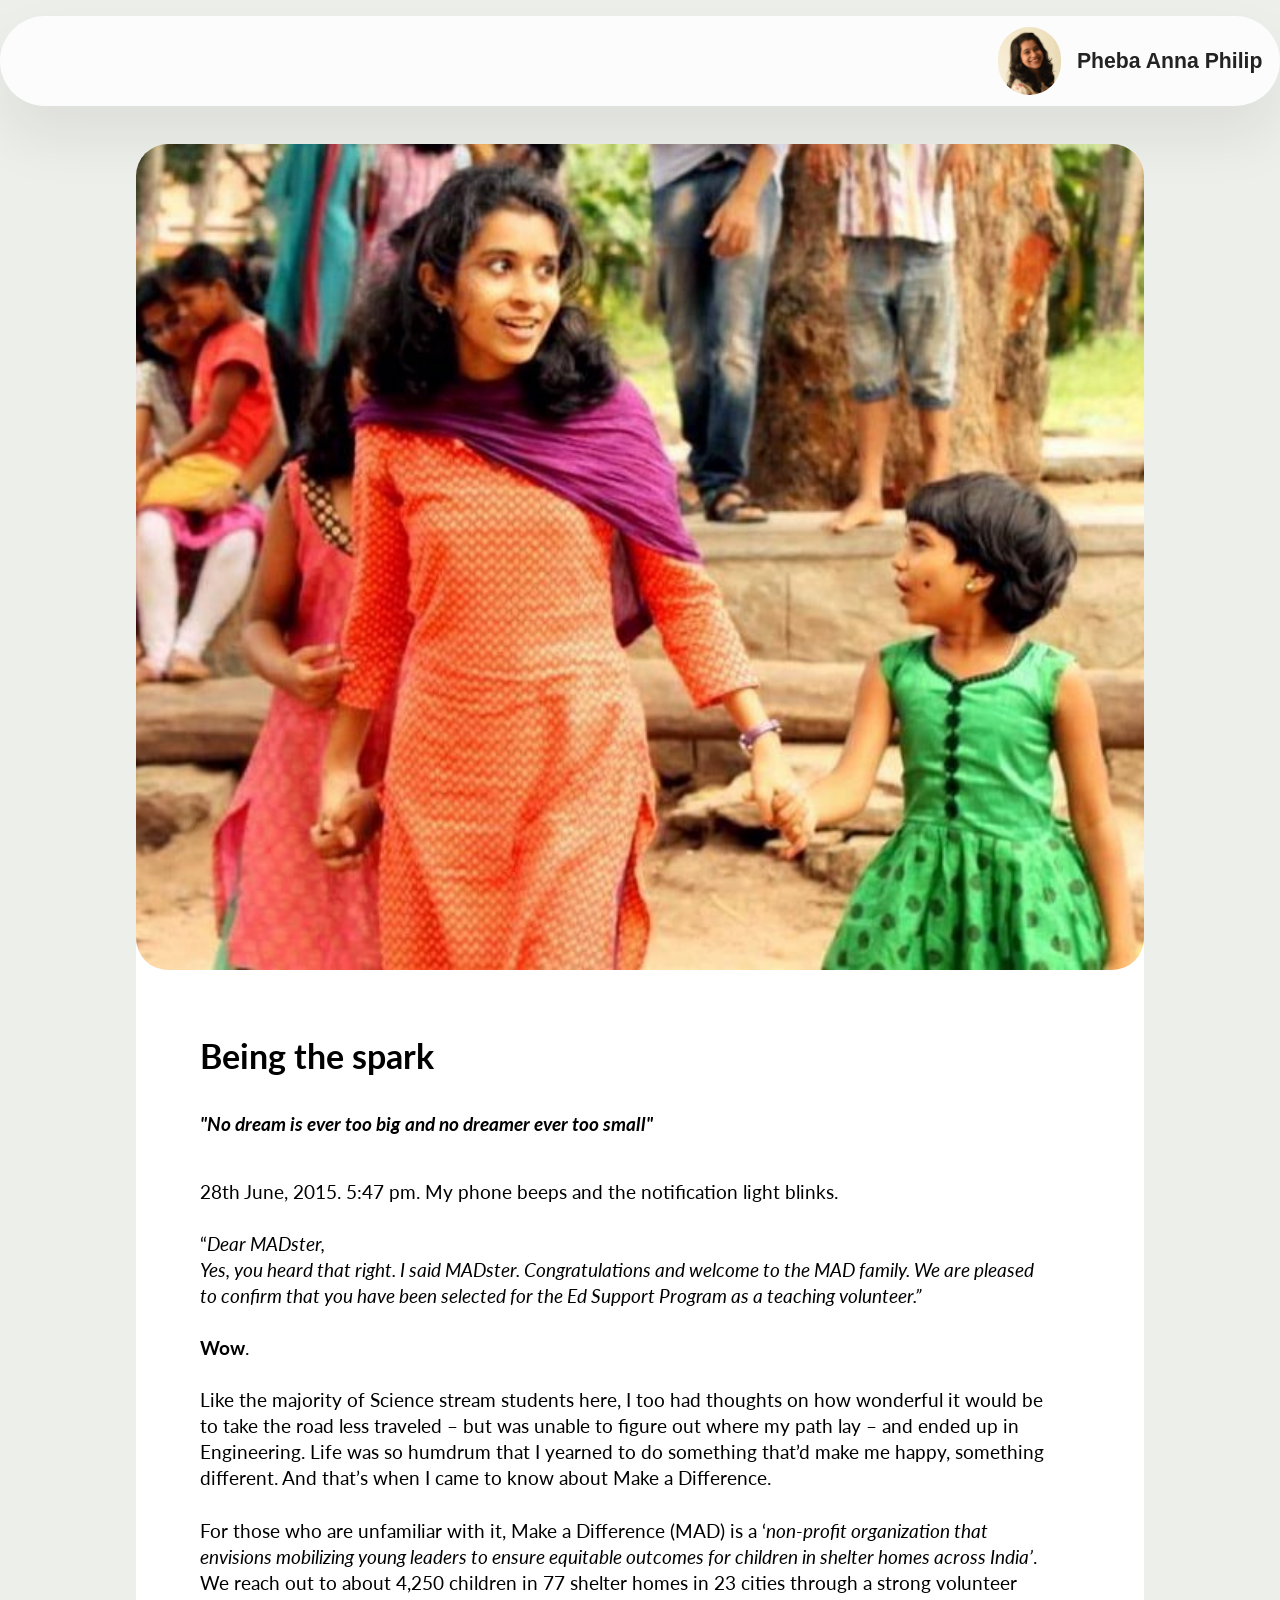
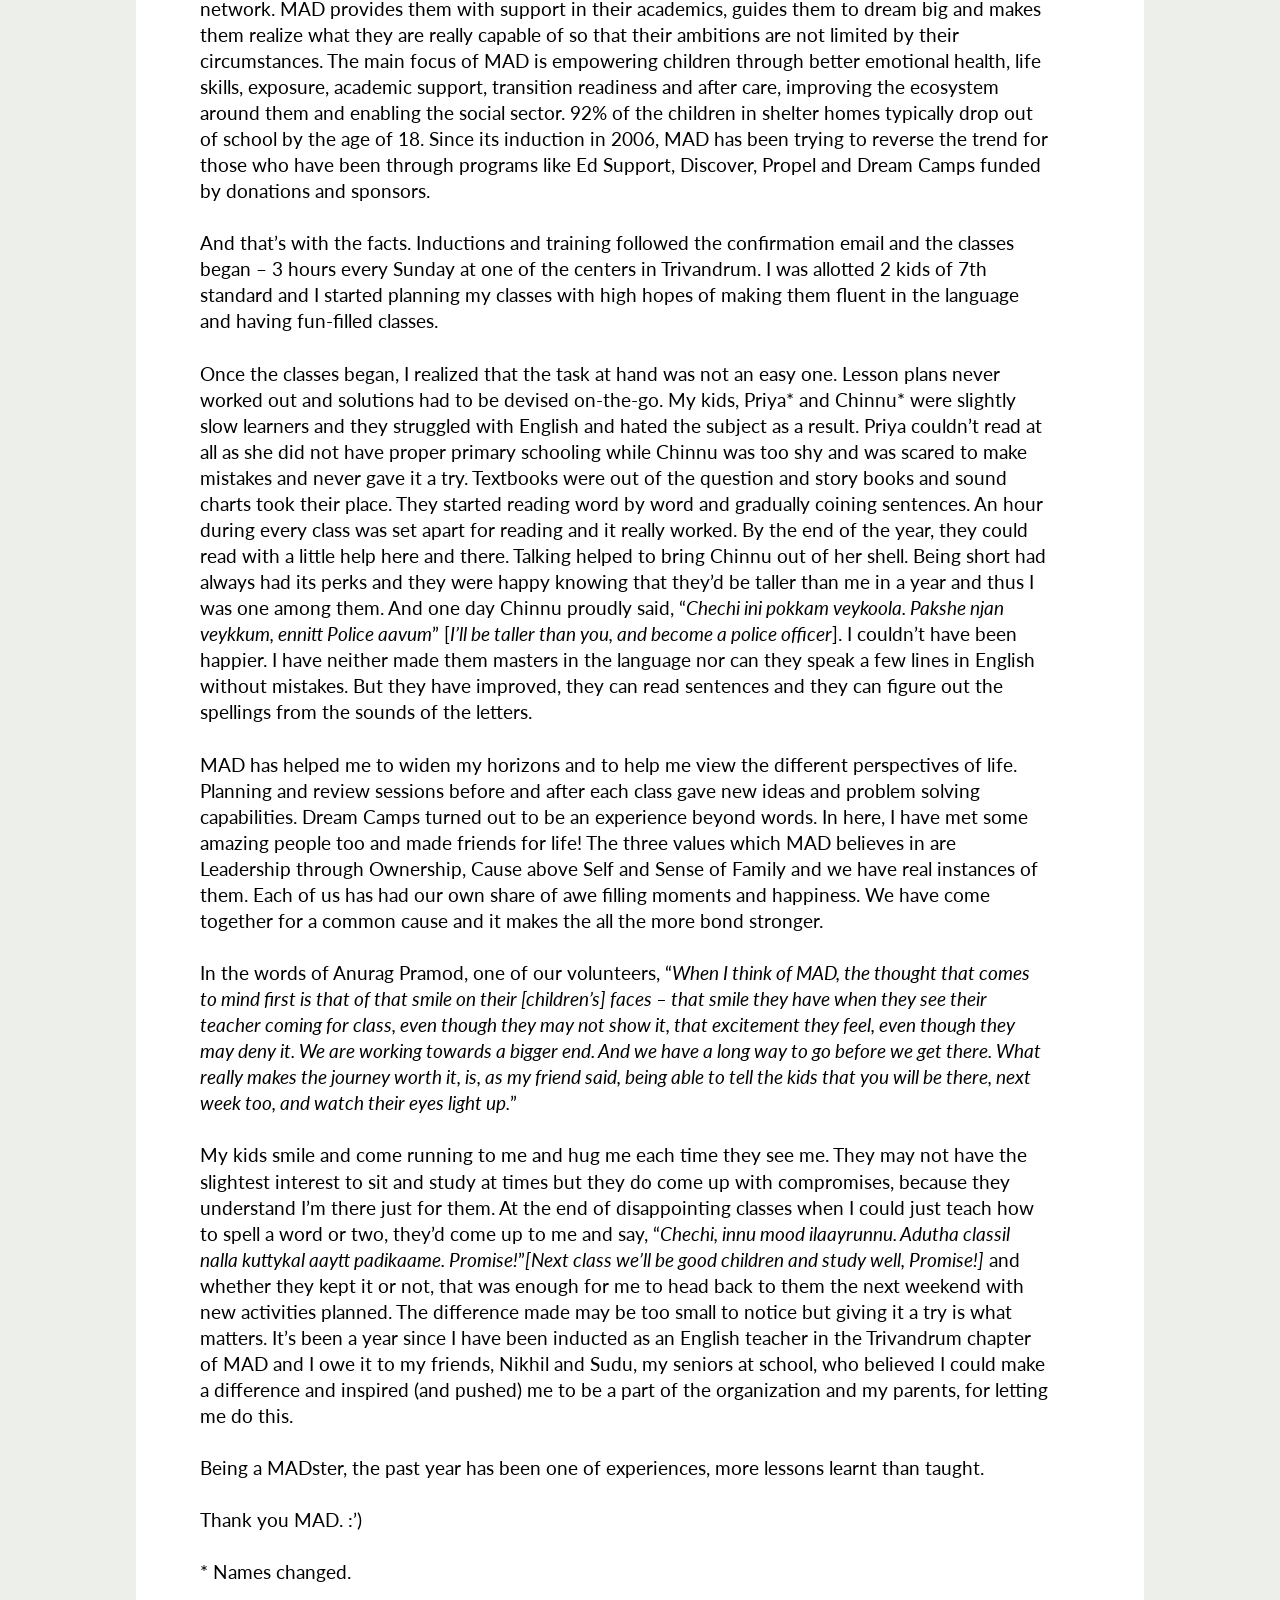
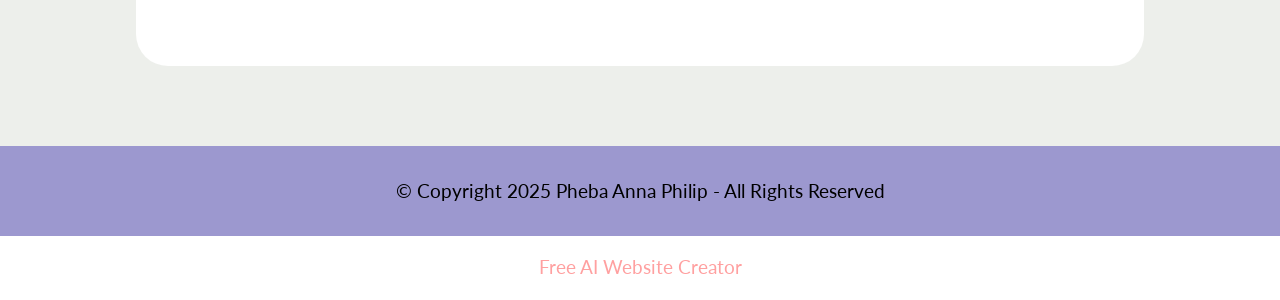
==== commit d80c23b5: "create github pages" ====
--- a/beingthespark.html
+++ b/beingthespark.html
@@ -27,7 +27,7 @@
   <noscript><link rel="stylesheet" href="https://fonts.googleapis.com/css?family=Lato:100,100i,300,300i,400,400i,700,700i,900,900i&display=swap"></noscript>
   <link rel="preload" href="https://fonts.googleapis.com/css?family=Outfit:100,200,300,400,500,600,700,800,900&display=swap" as="style" onload="this.onload=null;this.rel='stylesheet'">
   <noscript><link rel="stylesheet" href="https://fonts.googleapis.com/css?family=Outfit:100,200,300,400,500,600,700,800,900&display=swap"></noscript>
-  <link rel="preload" as="style" href="assets/mobirise/css/mbr-additional.css?v=p7n684"><link rel="stylesheet" href="assets/mobirise/css/mbr-additional.css?v=p7n684" type="text/css">
+  <link rel="preload" as="style" href="assets/mobirise/css/mbr-additional.css?v=WUUgEF"><link rel="stylesheet" href="assets/mobirise/css/mbr-additional.css?v=WUUgEF" type="text/css">
 
   
   
@@ -142,7 +142,7 @@
             </div>
         </div>
     </div>
-</section><section class="display-7" style="padding: 0;align-items: center;justify-content: center;flex-wrap: wrap;    align-content: center;display: flex;position: relative;height: 4rem;"><a href="https://mobiri.se/" style="flex: 1 1;height: 4rem;position: absolute;width: 100%;z-index: 1;"><img alt="" style="height: 4rem;" src="[data-uri]"></a><p style="margin: 0;text-align: center;" class="display-7">&#8204;</p><a style="z-index:1" href="https://mobirise.com/builder/ai-website-maker.html">Free AI Website Maker</a></section><script src="assets/bootstrap/js/bootstrap.bundle.min.js"></script>  <script src="assets/smoothscroll/smooth-scroll.js"></script>  <script src="assets/ytplayer/index.js"></script>  <script src="assets/dropdown/js/navbar-dropdown.js"></script>  <script src="assets/theme/js/script.js"></script>  
+</section><section class="display-7" style="padding: 0;align-items: center;justify-content: center;flex-wrap: wrap;    align-content: center;display: flex;position: relative;height: 4rem;"><a href="https://mobiri.se/" style="flex: 1 1;height: 4rem;position: absolute;width: 100%;z-index: 1;"><img alt="" style="height: 4rem;" src="[data-uri]"></a><p style="margin: 0;text-align: center;" class="display-7">&#8204;</p><a style="z-index:1" href="https://mobirise.com/builder/ai-website-creator.html">Free AI Website Creator</a></section><script src="assets/bootstrap/js/bootstrap.bundle.min.js"></script>  <script src="assets/smoothscroll/smooth-scroll.js"></script>  <script src="assets/ytplayer/index.js"></script>  <script src="assets/dropdown/js/navbar-dropdown.js"></script>  <script src="assets/theme/js/script.js"></script>  
   
   
 </body>
--- a/assets/mobirise/css/mbr-additional.css
+++ b/assets/mobirise/css/mbr-additional.css
@@ -777,177 +777,6 @@
     padding-left: 16px;
     padding-right: 16px;
   }
-}
-.cid-uMeQvwTZ75 {
-  padding-top: 9rem;
-  padding-bottom: 1rem;
-  background-color: #edefeb;
-}
-.cid-uMeQvwTZ75 .content-head {
-  max-width: 800px;
-}
-.cid-uMeS6SMHg1 {
-  padding-top: 0rem;
-  padding-bottom: 0rem;
-  background-color: #ffffff;
-}
-.cid-uMeS6SMHg1 .mbr-fallback-image.disabled {
-  display: none;
-}
-.cid-uMeS6SMHg1 .mbr-fallback-image {
-  display: block;
-  background-size: cover;
-  background-position: center center;
-  width: 100%;
-  height: 100%;
-  position: absolute;
-  top: 0;
-}
-.cid-uMeS6SMHg1 .item-wrapper {
-  display: flex;
-  margin-bottom: 2rem;
-  border-radius: 0 !important;
-}
-@media (max-width: 767px) {
-  .cid-uMeS6SMHg1 .item-wrapper {
-    margin-bottom: 1rem;
-  }
-}
-.cid-uMeS6SMHg1 .mbr-iconfont {
-  font-size: 3rem;
-  color: #0c2c68;
-  padding-right: 2rem;
-}
-.cid-uMeS6SMHg1 .content-head {
-  max-width: 800px;
-}
-.cid-uMeS6SMHg1 .card-text {
-  text-align: left;
-}
-.cid-uMtbGyJOHV {
-  padding-top: 2rem;
-  padding-bottom: 2rem;
-  background-color: #edefeb;
-}
-.cid-uMtbGyJOHV img,
-.cid-uMtbGyJOHV .item-img {
-  width: 100%;
-  height: 100%;
-  height: 300px;
-  object-fit: cover;
-}
-.cid-uMtbGyJOHV .item:focus,
-.cid-uMtbGyJOHV span:focus {
-  outline: none;
-}
-.cid-uMtbGyJOHV .item {
-  margin-bottom: 2rem;
-}
-@media (max-width: 767px) {
-  .cid-uMtbGyJOHV .item {
-    margin-bottom: 1rem;
-  }
-}
-.cid-uMtbGyJOHV .item-wrapper {
-  position: relative;
-  background: #ffffff;
-  height: 100%;
-  display: flex;
-  flex-flow: column nowrap;
-}
-.cid-uMtbGyJOHV .item-wrapper .item-content {
-  display: flex;
-  flex-direction: column;
-  height: 100%;
-}
-.cid-uMtbGyJOHV .item-wrapper .item-footer {
-  margin-top: auto;
-}
-.cid-uMtbGyJOHV .item-wrapper .item-content {
-  padding: 2.25rem;
-}
-@media (min-width: 992px) and (max-width: 1200px) {
-  .cid-uMtbGyJOHV .item-wrapper .item-content {
-    padding: 1.5rem;
-  }
-}
-@media (max-width: 767px) {
-  .cid-uMtbGyJOHV .item-wrapper .item-content {
-    padding: 1.5rem;
-  }
-}
-.cid-uMtbGyJOHV .mbr-section-title {
-  color: #232323;
-}
-.cid-uMtbGyJOHV .mbr-text,
-.cid-uMtbGyJOHV .mbr-section-btn {
-  text-align: center;
-}
-.cid-uMtbGyJOHV .item-title {
-  text-align: left;
-}
-.cid-uMtbGyJOHV .content-head {
-  max-width: 800px;
-}
-.cid-uMtbGyJOHV .mbr-text,
-.cid-uMtbGyJOHV .item-wrapper .mbr-section-btn {
-  text-align: left;
-}
-.cid-uL4dVZ1S8g {
-  padding-top: 0rem;
-  padding-bottom: 2rem;
-  background-color: #9c98cf;
-}
-.cid-uL4dVZ1S8g .social-row {
-  display: flex;
-  justify-content: center;
-  align-items: center;
-  flex-wrap: wrap;
-}
-.cid-uL4dVZ1S8g .social-row .soc-item {
-  margin: 8px;
-}
-.cid-uL4dVZ1S8g .social-row .soc-item a:hover .mbr-iconfont,
-.cid-uL4dVZ1S8g .social-row .soc-item a:focus .mbr-iconfont {
-  background-color: #ffffff;
-}
-.cid-uL4dVZ1S8g .social-row .soc-item a .mbr-iconfont {
-  width: 72px;
-  height: 72px;
-  display: flex;
-  align-items: center;
-  justify-content: center;
-  border-radius: 100%;
-  font-size: 32px;
-  background-color: #edefeb;
-  color: #2e481a;
-  transition: all 0.3s ease-in-out;
-}
-.cid-uL4dVZ1S8g .row-links {
-  width: 100%;
-  justify-content: center;
-}
-.cid-uL4dVZ1S8g .header-menu {
-  list-style: none;
-  display: flex;
-  justify-content: center;
-  flex-wrap: wrap;
-  padding: 0;
-  margin-bottom: 0;
-}
-.cid-uL4dVZ1S8g .header-menu li {
-  padding: 0 1rem 1rem 1rem;
-}
-.cid-uL4dVZ1S8g .header-menu li p {
-  margin: 0;
-}
-.cid-uL4dVZ1S8g .copyright {
-  margin-bottom: 0;
-  color: #000000;
-  text-align: center;
-}
-.cid-uL4dVZ1S8g .mbr-section-title {
-  color: #ffffff;
 }
 .cid-uMtifKSHC5 {
   z-index: 1000;
@@ -1505,6 +1334,289 @@
     padding: 1rem;
   }
 }
+.cid-uMeQvwTZ75 {
+  padding-top: 9rem;
+  padding-bottom: 1rem;
+  background-color: #edefeb;
+}
+.cid-uMeQvwTZ75 .content-head {
+  max-width: 800px;
+}
+.cid-uN9gu2EDpI {
+  padding-top: 3rem;
+  padding-bottom: -2rem;
+  background-color: #ffffff;
+}
+@media (max-width: 767px) {
+  .cid-uN9gu2EDpI {
+    padding-bottom: -1rem;
+  }
+}
+.cid-uN9gu2EDpI img,
+.cid-uN9gu2EDpI .item-img {
+  width: 100%;
+  height: 100%;
+}
+.cid-uN9gu2EDpI .mbr-text {
+  color: #000000;
+}
+.cid-uN9gu2EDpI .mbr-section-subtitle {
+  color: #ffffff;
+  text-align: left;
+}
+.cid-uN9gu2EDpI .main-button {
+  margin-bottom: 2rem;
+}
+@media (max-width: 767px) {
+  .cid-uN9gu2EDpI .main-button {
+    margin-bottom: 2rem;
+  }
+}
+.cid-uN9gu2EDpI .mbr-text UL {
+  text-align: left;
+}
+.cid-uN9gu2EDpI .mbr-section-subtitle,
+.cid-uN9gu2EDpI .main-button {
+  color: #000000;
+}
+.cid-uN9gu2EDpI .side-features {
+  display: -webkit-flex;
+  -webkit-flex-wrap: wrap;
+  padding-left: 0px;
+  padding-right: 0px;
+}
+.cid-uN9gu2EDpI .side-features .item {
+  padding-left: 16px;
+  padding-right: 16px;
+}
+.cid-uN9gu2EDpI .item-wrapper {
+  position: relative;
+  display: flex;
+  flex-flow: column nowrap;
+  margin-bottom: 2rem;
+}
+@media (max-width: 767px) {
+  .cid-uN9gu2EDpI .item-wrapper {
+    margin-bottom: 1rem;
+  }
+}
+.cid-uN9gu2EDpI .item-title {
+  text-align: center;
+}
+.cid-uN9gu2EDpI .item-subtitle {
+  text-align: center;
+}
+@media (min-width: 992px) {
+  .cid-uN9gu2EDpI .main-text {
+    padding-left: 0;
+    padding-right: 32px;
+  }
+}
+.cid-uN9fZoWZnH {
+  padding-top: 1rem;
+  padding-bottom: 2rem;
+  background-color: #edefeb;
+}
+.cid-uN9fZoWZnH .mbr-fallback-image.disabled {
+  display: none;
+}
+.cid-uN9fZoWZnH .mbr-fallback-image {
+  display: block;
+  background-size: cover;
+  background-position: center center;
+  width: 100%;
+  height: 100%;
+  position: absolute;
+  top: 0;
+}
+.cid-uN9fZoWZnH .mbr-iconfont {
+  margin: auto;
+  display: inline-flex;
+  font-size: 2rem;
+  color: #2e481a;
+  width: 40px;
+  justify-content: center;
+  align-items: center;
+}
+.cid-uN9fZoWZnH .card-title,
+.cid-uN9fZoWZnH .iconfont-wrapper {
+  color: #232323;
+}
+.cid-uN9fZoWZnH .card-text {
+  color: #232323;
+}
+.cid-uN9fZoWZnH .mbr-section-title {
+  color: #232323;
+}
+.cid-uN9fZoWZnH .mbr-section-subtitle {
+  color: #232323;
+}
+.cid-uN9fZoWZnH .content-head {
+  max-width: 800px;
+}
+.cid-uMeS6SMHg1 {
+  padding-top: 0rem;
+  padding-bottom: 0rem;
+  background-color: #ffffff;
+}
+.cid-uMeS6SMHg1 .mbr-fallback-image.disabled {
+  display: none;
+}
+.cid-uMeS6SMHg1 .mbr-fallback-image {
+  display: block;
+  background-size: cover;
+  background-position: center center;
+  width: 100%;
+  height: 100%;
+  position: absolute;
+  top: 0;
+}
+.cid-uMeS6SMHg1 .item-wrapper {
+  display: flex;
+  margin-bottom: 2rem;
+  border-radius: 0 !important;
+}
+@media (max-width: 767px) {
+  .cid-uMeS6SMHg1 .item-wrapper {
+    margin-bottom: 1rem;
+  }
+}
+.cid-uMeS6SMHg1 .mbr-iconfont {
+  font-size: 3rem;
+  color: #0c2c68;
+  padding-right: 2rem;
+}
+.cid-uMeS6SMHg1 .content-head {
+  max-width: 800px;
+}
+.cid-uMeS6SMHg1 .card-text {
+  text-align: left;
+}
+.cid-uMtbGyJOHV {
+  padding-top: 2rem;
+  padding-bottom: 2rem;
+  background-color: #edefeb;
+}
+.cid-uMtbGyJOHV img,
+.cid-uMtbGyJOHV .item-img {
+  width: 100%;
+  height: 100%;
+  height: 300px;
+  object-fit: cover;
+}
+.cid-uMtbGyJOHV .item:focus,
+.cid-uMtbGyJOHV span:focus {
+  outline: none;
+}
+.cid-uMtbGyJOHV .item {
+  margin-bottom: 2rem;
+}
+@media (max-width: 767px) {
+  .cid-uMtbGyJOHV .item {
+    margin-bottom: 1rem;
+  }
+}
+.cid-uMtbGyJOHV .item-wrapper {
+  position: relative;
+  background: #ffffff;
+  height: 100%;
+  display: flex;
+  flex-flow: column nowrap;
+}
+.cid-uMtbGyJOHV .item-wrapper .item-content {
+  display: flex;
+  flex-direction: column;
+  height: 100%;
+}
+.cid-uMtbGyJOHV .item-wrapper .item-footer {
+  margin-top: auto;
+}
+.cid-uMtbGyJOHV .item-wrapper .item-content {
+  padding: 2.25rem;
+}
+@media (min-width: 992px) and (max-width: 1200px) {
+  .cid-uMtbGyJOHV .item-wrapper .item-content {
+    padding: 1.5rem;
+  }
+}
+@media (max-width: 767px) {
+  .cid-uMtbGyJOHV .item-wrapper .item-content {
+    padding: 1.5rem;
+  }
+}
+.cid-uMtbGyJOHV .mbr-section-title {
+  color: #232323;
+}
+.cid-uMtbGyJOHV .mbr-text,
+.cid-uMtbGyJOHV .mbr-section-btn {
+  text-align: center;
+}
+.cid-uMtbGyJOHV .item-title {
+  text-align: left;
+}
+.cid-uMtbGyJOHV .content-head {
+  max-width: 800px;
+}
+.cid-uMtbGyJOHV .mbr-text,
+.cid-uMtbGyJOHV .item-wrapper .mbr-section-btn {
+  text-align: left;
+}
+.cid-uL4dVZ1S8g {
+  padding-top: 0rem;
+  padding-bottom: 2rem;
+  background-color: #9c98cf;
+}
+.cid-uL4dVZ1S8g .social-row {
+  display: flex;
+  justify-content: center;
+  align-items: center;
+  flex-wrap: wrap;
+}
+.cid-uL4dVZ1S8g .social-row .soc-item {
+  margin: 8px;
+}
+.cid-uL4dVZ1S8g .social-row .soc-item a:hover .mbr-iconfont,
+.cid-uL4dVZ1S8g .social-row .soc-item a:focus .mbr-iconfont {
+  background-color: #ffffff;
+}
+.cid-uL4dVZ1S8g .social-row .soc-item a .mbr-iconfont {
+  width: 72px;
+  height: 72px;
+  display: flex;
+  align-items: center;
+  justify-content: center;
+  border-radius: 100%;
+  font-size: 32px;
+  background-color: #edefeb;
+  color: #2e481a;
+  transition: all 0.3s ease-in-out;
+}
+.cid-uL4dVZ1S8g .row-links {
+  width: 100%;
+  justify-content: center;
+}
+.cid-uL4dVZ1S8g .header-menu {
+  list-style: none;
+  display: flex;
+  justify-content: center;
+  flex-wrap: wrap;
+  padding: 0;
+  margin-bottom: 0;
+}
+.cid-uL4dVZ1S8g .header-menu li {
+  padding: 0 1rem 1rem 1rem;
+}
+.cid-uL4dVZ1S8g .header-menu li p {
+  margin: 0;
+}
+.cid-uL4dVZ1S8g .copyright {
+  margin-bottom: 0;
+  color: #000000;
+  text-align: center;
+}
+.cid-uL4dVZ1S8g .mbr-section-title {
+  color: #ffffff;
+}
 .cid-uMtifKSHC5 {
   z-index: 1000;
   width: 100%;
@@ -2165,110 +2277,6 @@
 .cid-uL4dVZ1S8g .mbr-section-title {
   color: #ffffff;
 }
-.cid-uMtepfJ6ec {
-  padding-top: 9rem;
-  padding-bottom: 5rem;
-  background-color: #edefeb;
-}
-.cid-uMtepfJ6ec .mbr-fallback-image.disabled {
-  display: none;
-}
-.cid-uMtepfJ6ec .mbr-fallback-image {
-  display: block;
-  background-size: cover;
-  background-position: center center;
-  width: 100%;
-  height: 100%;
-  position: absolute;
-  top: 0;
-}
-@media (max-width: 767px) {
-  .cid-uMtepfJ6ec .card-content-text {
-    padding: 0 1.5rem 1.5rem 1.5rem;
-  }
-}
-@media (min-width: 768px) {
-  .cid-uMtepfJ6ec .card-content-text {
-    padding: 0 2.25rem 2.25rem 2.25rem;
-  }
-}
-@media (min-width: 992px) {
-  .cid-uMtepfJ6ec .card-content-text {
-    padding: 1rem 4rem 4rem 4rem;
-  }
-}
-.cid-uMtepfJ6ec .card-wrapper {
-  background: #ffffff;
-}
-.cid-uMtepfJ6ec .mbr-text,
-.cid-uMtepfJ6ec .mbr-section-btn {
-  color: #000000;
-  text-align: left;
-}
-.cid-uMtepfJ6ec .card-title,
-.cid-uMtepfJ6ec .card-box {
-  text-align: left;
-  color: #000000;
-}
-.cid-uMtepfJ6ec .image-wrapper img {
-  width: 100%;
-}
-.cid-uMtepg0mcK {
-  padding-top: 0rem;
-  padding-bottom: 2rem;
-  background-color: #9c98cf;
-}
-.cid-uMtepg0mcK .social-row {
-  display: flex;
-  justify-content: center;
-  align-items: center;
-  flex-wrap: wrap;
-}
-.cid-uMtepg0mcK .social-row .soc-item {
-  margin: 8px;
-}
-.cid-uMtepg0mcK .social-row .soc-item a:hover .mbr-iconfont,
-.cid-uMtepg0mcK .social-row .soc-item a:focus .mbr-iconfont {
-  background-color: #ffffff;
-}
-.cid-uMtepg0mcK .social-row .soc-item a .mbr-iconfont {
-  width: 72px;
-  height: 72px;
-  display: flex;
-  align-items: center;
-  justify-content: center;
-  border-radius: 100%;
-  font-size: 32px;
-  background-color: #edefeb;
-  color: #2e481a;
-  transition: all 0.3s ease-in-out;
-}
-.cid-uMtepg0mcK .row-links {
-  width: 100%;
-  justify-content: center;
-}
-.cid-uMtepg0mcK .header-menu {
-  list-style: none;
-  display: flex;
-  justify-content: center;
-  flex-wrap: wrap;
-  padding: 0;
-  margin-bottom: 0;
-}
-.cid-uMtepg0mcK .header-menu li {
-  padding: 0 1rem 1rem 1rem;
-}
-.cid-uMtepg0mcK .header-menu li p {
-  margin: 0;
-}
-.cid-uMtepg0mcK .copyright {
-  margin-bottom: 0;
-  color: #000000;
-  text-align: center;
-}
-.cid-uMtepg0mcK .mbr-section-title {
-  color: #ffffff;
-}
 .cid-uMtifKSHC5 {
   z-index: 1000;
   width: 100%;
@@ -2825,3 +2833,107 @@
     padding: 1rem;
   }
 }
+.cid-uMtepfJ6ec {
+  padding-top: 9rem;
+  padding-bottom: 5rem;
+  background-color: #edefeb;
+}
+.cid-uMtepfJ6ec .mbr-fallback-image.disabled {
+  display: none;
+}
+.cid-uMtepfJ6ec .mbr-fallback-image {
+  display: block;
+  background-size: cover;
+  background-position: center center;
+  width: 100%;
+  height: 100%;
+  position: absolute;
+  top: 0;
+}
+@media (max-width: 767px) {
+  .cid-uMtepfJ6ec .card-content-text {
+    padding: 0 1.5rem 1.5rem 1.5rem;
+  }
+}
+@media (min-width: 768px) {
+  .cid-uMtepfJ6ec .card-content-text {
+    padding: 0 2.25rem 2.25rem 2.25rem;
+  }
+}
+@media (min-width: 992px) {
+  .cid-uMtepfJ6ec .card-content-text {
+    padding: 1rem 4rem 4rem 4rem;
+  }
+}
+.cid-uMtepfJ6ec .card-wrapper {
+  background: #ffffff;
+}
+.cid-uMtepfJ6ec .mbr-text,
+.cid-uMtepfJ6ec .mbr-section-btn {
+  color: #000000;
+  text-align: left;
+}
+.cid-uMtepfJ6ec .card-title,
+.cid-uMtepfJ6ec .card-box {
+  text-align: left;
+  color: #000000;
+}
+.cid-uMtepfJ6ec .image-wrapper img {
+  width: 100%;
+}
+.cid-uMtepg0mcK {
+  padding-top: 0rem;
+  padding-bottom: 2rem;
+  background-color: #9c98cf;
+}
+.cid-uMtepg0mcK .social-row {
+  display: flex;
+  justify-content: center;
+  align-items: center;
+  flex-wrap: wrap;
+}
+.cid-uMtepg0mcK .social-row .soc-item {
+  margin: 8px;
+}
+.cid-uMtepg0mcK .social-row .soc-item a:hover .mbr-iconfont,
+.cid-uMtepg0mcK .social-row .soc-item a:focus .mbr-iconfont {
+  background-color: #ffffff;
+}
+.cid-uMtepg0mcK .social-row .soc-item a .mbr-iconfont {
+  width: 72px;
+  height: 72px;
+  display: flex;
+  align-items: center;
+  justify-content: center;
+  border-radius: 100%;
+  font-size: 32px;
+  background-color: #edefeb;
+  color: #2e481a;
+  transition: all 0.3s ease-in-out;
+}
+.cid-uMtepg0mcK .row-links {
+  width: 100%;
+  justify-content: center;
+}
+.cid-uMtepg0mcK .header-menu {
+  list-style: none;
+  display: flex;
+  justify-content: center;
+  flex-wrap: wrap;
+  padding: 0;
+  margin-bottom: 0;
+}
+.cid-uMtepg0mcK .header-menu li {
+  padding: 0 1rem 1rem 1rem;
+}
+.cid-uMtepg0mcK .header-menu li p {
+  margin: 0;
+}
+.cid-uMtepg0mcK .copyright {
+  margin-bottom: 0;
+  color: #000000;
+  text-align: center;
+}
+.cid-uMtepg0mcK .mbr-section-title {
+  color: #ffffff;
+}
--- a/assets/mobirise/css/mbr-additional.css
+++ b/assets/mobirise/css/mbr-additional.css
@@ -777,177 +777,6 @@
     padding-left: 16px;
     padding-right: 16px;
   }
-}
-.cid-uMeQvwTZ75 {
-  padding-top: 9rem;
-  padding-bottom: 1rem;
-  background-color: #edefeb;
-}
-.cid-uMeQvwTZ75 .content-head {
-  max-width: 800px;
-}
-.cid-uMeS6SMHg1 {
-  padding-top: 0rem;
-  padding-bottom: 0rem;
-  background-color: #ffffff;
-}
-.cid-uMeS6SMHg1 .mbr-fallback-image.disabled {
-  display: none;
-}
-.cid-uMeS6SMHg1 .mbr-fallback-image {
-  display: block;
-  background-size: cover;
-  background-position: center center;
-  width: 100%;
-  height: 100%;
-  position: absolute;
-  top: 0;
-}
-.cid-uMeS6SMHg1 .item-wrapper {
-  display: flex;
-  margin-bottom: 2rem;
-  border-radius: 0 !important;
-}
-@media (max-width: 767px) {
-  .cid-uMeS6SMHg1 .item-wrapper {
-    margin-bottom: 1rem;
-  }
-}
-.cid-uMeS6SMHg1 .mbr-iconfont {
-  font-size: 3rem;
-  color: #0c2c68;
-  padding-right: 2rem;
-}
-.cid-uMeS6SMHg1 .content-head {
-  max-width: 800px;
-}
-.cid-uMeS6SMHg1 .card-text {
-  text-align: left;
-}
-.cid-uMtbGyJOHV {
-  padding-top: 2rem;
-  padding-bottom: 2rem;
-  background-color: #edefeb;
-}
-.cid-uMtbGyJOHV img,
-.cid-uMtbGyJOHV .item-img {
-  width: 100%;
-  height: 100%;
-  height: 300px;
-  object-fit: cover;
-}
-.cid-uMtbGyJOHV .item:focus,
-.cid-uMtbGyJOHV span:focus {
-  outline: none;
-}
-.cid-uMtbGyJOHV .item {
-  margin-bottom: 2rem;
-}
-@media (max-width: 767px) {
-  .cid-uMtbGyJOHV .item {
-    margin-bottom: 1rem;
-  }
-}
-.cid-uMtbGyJOHV .item-wrapper {
-  position: relative;
-  background: #ffffff;
-  height: 100%;
-  display: flex;
-  flex-flow: column nowrap;
-}
-.cid-uMtbGyJOHV .item-wrapper .item-content {
-  display: flex;
-  flex-direction: column;
-  height: 100%;
-}
-.cid-uMtbGyJOHV .item-wrapper .item-footer {
-  margin-top: auto;
-}
-.cid-uMtbGyJOHV .item-wrapper .item-content {
-  padding: 2.25rem;
-}
-@media (min-width: 992px) and (max-width: 1200px) {
-  .cid-uMtbGyJOHV .item-wrapper .item-content {
-    padding: 1.5rem;
-  }
-}
-@media (max-width: 767px) {
-  .cid-uMtbGyJOHV .item-wrapper .item-content {
-    padding: 1.5rem;
-  }
-}
-.cid-uMtbGyJOHV .mbr-section-title {
-  color: #232323;
-}
-.cid-uMtbGyJOHV .mbr-text,
-.cid-uMtbGyJOHV .mbr-section-btn {
-  text-align: center;
-}
-.cid-uMtbGyJOHV .item-title {
-  text-align: left;
-}
-.cid-uMtbGyJOHV .content-head {
-  max-width: 800px;
-}
-.cid-uMtbGyJOHV .mbr-text,
-.cid-uMtbGyJOHV .item-wrapper .mbr-section-btn {
-  text-align: left;
-}
-.cid-uL4dVZ1S8g {
-  padding-top: 0rem;
-  padding-bottom: 2rem;
-  background-color: #9c98cf;
-}
-.cid-uL4dVZ1S8g .social-row {
-  display: flex;
-  justify-content: center;
-  align-items: center;
-  flex-wrap: wrap;
-}
-.cid-uL4dVZ1S8g .social-row .soc-item {
-  margin: 8px;
-}
-.cid-uL4dVZ1S8g .social-row .soc-item a:hover .mbr-iconfont,
-.cid-uL4dVZ1S8g .social-row .soc-item a:focus .mbr-iconfont {
-  background-color: #ffffff;
-}
-.cid-uL4dVZ1S8g .social-row .soc-item a .mbr-iconfont {
-  width: 72px;
-  height: 72px;
-  display: flex;
-  align-items: center;
-  justify-content: center;
-  border-radius: 100%;
-  font-size: 32px;
-  background-color: #edefeb;
-  color: #2e481a;
-  transition: all 0.3s ease-in-out;
-}
-.cid-uL4dVZ1S8g .row-links {
-  width: 100%;
-  justify-content: center;
-}
-.cid-uL4dVZ1S8g .header-menu {
-  list-style: none;
-  display: flex;
-  justify-content: center;
-  flex-wrap: wrap;
-  padding: 0;
-  margin-bottom: 0;
-}
-.cid-uL4dVZ1S8g .header-menu li {
-  padding: 0 1rem 1rem 1rem;
-}
-.cid-uL4dVZ1S8g .header-menu li p {
-  margin: 0;
-}
-.cid-uL4dVZ1S8g .copyright {
-  margin-bottom: 0;
-  color: #000000;
-  text-align: center;
-}
-.cid-uL4dVZ1S8g .mbr-section-title {
-  color: #ffffff;
 }
 .cid-uMtifKSHC5 {
   z-index: 1000;
@@ -1505,6 +1334,289 @@
     padding: 1rem;
   }
 }
+.cid-uMeQvwTZ75 {
+  padding-top: 9rem;
+  padding-bottom: 1rem;
+  background-color: #edefeb;
+}
+.cid-uMeQvwTZ75 .content-head {
+  max-width: 800px;
+}
+.cid-uN9gu2EDpI {
+  padding-top: 3rem;
+  padding-bottom: -2rem;
+  background-color: #ffffff;
+}
+@media (max-width: 767px) {
+  .cid-uN9gu2EDpI {
+    padding-bottom: -1rem;
+  }
+}
+.cid-uN9gu2EDpI img,
+.cid-uN9gu2EDpI .item-img {
+  width: 100%;
+  height: 100%;
+}
+.cid-uN9gu2EDpI .mbr-text {
+  color: #000000;
+}
+.cid-uN9gu2EDpI .mbr-section-subtitle {
+  color: #ffffff;
+  text-align: left;
+}
+.cid-uN9gu2EDpI .main-button {
+  margin-bottom: 2rem;
+}
+@media (max-width: 767px) {
+  .cid-uN9gu2EDpI .main-button {
+    margin-bottom: 2rem;
+  }
+}
+.cid-uN9gu2EDpI .mbr-text UL {
+  text-align: left;
+}
+.cid-uN9gu2EDpI .mbr-section-subtitle,
+.cid-uN9gu2EDpI .main-button {
+  color: #000000;
+}
+.cid-uN9gu2EDpI .side-features {
+  display: -webkit-flex;
+  -webkit-flex-wrap: wrap;
+  padding-left: 0px;
+  padding-right: 0px;
+}
+.cid-uN9gu2EDpI .side-features .item {
+  padding-left: 16px;
+  padding-right: 16px;
+}
+.cid-uN9gu2EDpI .item-wrapper {
+  position: relative;
+  display: flex;
+  flex-flow: column nowrap;
+  margin-bottom: 2rem;
+}
+@media (max-width: 767px) {
+  .cid-uN9gu2EDpI .item-wrapper {
+    margin-bottom: 1rem;
+  }
+}
+.cid-uN9gu2EDpI .item-title {
+  text-align: center;
+}
+.cid-uN9gu2EDpI .item-subtitle {
+  text-align: center;
+}
+@media (min-width: 992px) {
+  .cid-uN9gu2EDpI .main-text {
+    padding-left: 0;
+    padding-right: 32px;
+  }
+}
+.cid-uN9fZoWZnH {
+  padding-top: 1rem;
+  padding-bottom: 2rem;
+  background-color: #edefeb;
+}
+.cid-uN9fZoWZnH .mbr-fallback-image.disabled {
+  display: none;
+}
+.cid-uN9fZoWZnH .mbr-fallback-image {
+  display: block;
+  background-size: cover;
+  background-position: center center;
+  width: 100%;
+  height: 100%;
+  position: absolute;
+  top: 0;
+}
+.cid-uN9fZoWZnH .mbr-iconfont {
+  margin: auto;
+  display: inline-flex;
+  font-size: 2rem;
+  color: #2e481a;
+  width: 40px;
+  justify-content: center;
+  align-items: center;
+}
+.cid-uN9fZoWZnH .card-title,
+.cid-uN9fZoWZnH .iconfont-wrapper {
+  color: #232323;
+}
+.cid-uN9fZoWZnH .card-text {
+  color: #232323;
+}
+.cid-uN9fZoWZnH .mbr-section-title {
+  color: #232323;
+}
+.cid-uN9fZoWZnH .mbr-section-subtitle {
+  color: #232323;
+}
+.cid-uN9fZoWZnH .content-head {
+  max-width: 800px;
+}
+.cid-uMeS6SMHg1 {
+  padding-top: 0rem;
+  padding-bottom: 0rem;
+  background-color: #ffffff;
+}
+.cid-uMeS6SMHg1 .mbr-fallback-image.disabled {
+  display: none;
+}
+.cid-uMeS6SMHg1 .mbr-fallback-image {
+  display: block;
+  background-size: cover;
+  background-position: center center;
+  width: 100%;
+  height: 100%;
+  position: absolute;
+  top: 0;
+}
+.cid-uMeS6SMHg1 .item-wrapper {
+  display: flex;
+  margin-bottom: 2rem;
+  border-radius: 0 !important;
+}
+@media (max-width: 767px) {
+  .cid-uMeS6SMHg1 .item-wrapper {
+    margin-bottom: 1rem;
+  }
+}
+.cid-uMeS6SMHg1 .mbr-iconfont {
+  font-size: 3rem;
+  color: #0c2c68;
+  padding-right: 2rem;
+}
+.cid-uMeS6SMHg1 .content-head {
+  max-width: 800px;
+}
+.cid-uMeS6SMHg1 .card-text {
+  text-align: left;
+}
+.cid-uMtbGyJOHV {
+  padding-top: 2rem;
+  padding-bottom: 2rem;
+  background-color: #edefeb;
+}
+.cid-uMtbGyJOHV img,
+.cid-uMtbGyJOHV .item-img {
+  width: 100%;
+  height: 100%;
+  height: 300px;
+  object-fit: cover;
+}
+.cid-uMtbGyJOHV .item:focus,
+.cid-uMtbGyJOHV span:focus {
+  outline: none;
+}
+.cid-uMtbGyJOHV .item {
+  margin-bottom: 2rem;
+}
+@media (max-width: 767px) {
+  .cid-uMtbGyJOHV .item {
+    margin-bottom: 1rem;
+  }
+}
+.cid-uMtbGyJOHV .item-wrapper {
+  position: relative;
+  background: #ffffff;
+  height: 100%;
+  display: flex;
+  flex-flow: column nowrap;
+}
+.cid-uMtbGyJOHV .item-wrapper .item-content {
+  display: flex;
+  flex-direction: column;
+  height: 100%;
+}
+.cid-uMtbGyJOHV .item-wrapper .item-footer {
+  margin-top: auto;
+}
+.cid-uMtbGyJOHV .item-wrapper .item-content {
+  padding: 2.25rem;
+}
+@media (min-width: 992px) and (max-width: 1200px) {
+  .cid-uMtbGyJOHV .item-wrapper .item-content {
+    padding: 1.5rem;
+  }
+}
+@media (max-width: 767px) {
+  .cid-uMtbGyJOHV .item-wrapper .item-content {
+    padding: 1.5rem;
+  }
+}
+.cid-uMtbGyJOHV .mbr-section-title {
+  color: #232323;
+}
+.cid-uMtbGyJOHV .mbr-text,
+.cid-uMtbGyJOHV .mbr-section-btn {
+  text-align: center;
+}
+.cid-uMtbGyJOHV .item-title {
+  text-align: left;
+}
+.cid-uMtbGyJOHV .content-head {
+  max-width: 800px;
+}
+.cid-uMtbGyJOHV .mbr-text,
+.cid-uMtbGyJOHV .item-wrapper .mbr-section-btn {
+  text-align: left;
+}
+.cid-uL4dVZ1S8g {
+  padding-top: 0rem;
+  padding-bottom: 2rem;
+  background-color: #9c98cf;
+}
+.cid-uL4dVZ1S8g .social-row {
+  display: flex;
+  justify-content: center;
+  align-items: center;
+  flex-wrap: wrap;
+}
+.cid-uL4dVZ1S8g .social-row .soc-item {
+  margin: 8px;
+}
+.cid-uL4dVZ1S8g .social-row .soc-item a:hover .mbr-iconfont,
+.cid-uL4dVZ1S8g .social-row .soc-item a:focus .mbr-iconfont {
+  background-color: #ffffff;
+}
+.cid-uL4dVZ1S8g .social-row .soc-item a .mbr-iconfont {
+  width: 72px;
+  height: 72px;
+  display: flex;
+  align-items: center;
+  justify-content: center;
+  border-radius: 100%;
+  font-size: 32px;
+  background-color: #edefeb;
+  color: #2e481a;
+  transition: all 0.3s ease-in-out;
+}
+.cid-uL4dVZ1S8g .row-links {
+  width: 100%;
+  justify-content: center;
+}
+.cid-uL4dVZ1S8g .header-menu {
+  list-style: none;
+  display: flex;
+  justify-content: center;
+  flex-wrap: wrap;
+  padding: 0;
+  margin-bottom: 0;
+}
+.cid-uL4dVZ1S8g .header-menu li {
+  padding: 0 1rem 1rem 1rem;
+}
+.cid-uL4dVZ1S8g .header-menu li p {
+  margin: 0;
+}
+.cid-uL4dVZ1S8g .copyright {
+  margin-bottom: 0;
+  color: #000000;
+  text-align: center;
+}
+.cid-uL4dVZ1S8g .mbr-section-title {
+  color: #ffffff;
+}
 .cid-uMtifKSHC5 {
   z-index: 1000;
   width: 100%;
@@ -2165,110 +2277,6 @@
 .cid-uL4dVZ1S8g .mbr-section-title {
   color: #ffffff;
 }
-.cid-uMtepfJ6ec {
-  padding-top: 9rem;
-  padding-bottom: 5rem;
-  background-color: #edefeb;
-}
-.cid-uMtepfJ6ec .mbr-fallback-image.disabled {
-  display: none;
-}
-.cid-uMtepfJ6ec .mbr-fallback-image {
-  display: block;
-  background-size: cover;
-  background-position: center center;
-  width: 100%;
-  height: 100%;
-  position: absolute;
-  top: 0;
-}
-@media (max-width: 767px) {
-  .cid-uMtepfJ6ec .card-content-text {
-    padding: 0 1.5rem 1.5rem 1.5rem;
-  }
-}
-@media (min-width: 768px) {
-  .cid-uMtepfJ6ec .card-content-text {
-    padding: 0 2.25rem 2.25rem 2.25rem;
-  }
-}
-@media (min-width: 992px) {
-  .cid-uMtepfJ6ec .card-content-text {
-    padding: 1rem 4rem 4rem 4rem;
-  }
-}
-.cid-uMtepfJ6ec .card-wrapper {
-  background: #ffffff;
-}
-.cid-uMtepfJ6ec .mbr-text,
-.cid-uMtepfJ6ec .mbr-section-btn {
-  color: #000000;
-  text-align: left;
-}
-.cid-uMtepfJ6ec .card-title,
-.cid-uMtepfJ6ec .card-box {
-  text-align: left;
-  color: #000000;
-}
-.cid-uMtepfJ6ec .image-wrapper img {
-  width: 100%;
-}
-.cid-uMtepg0mcK {
-  padding-top: 0rem;
-  padding-bottom: 2rem;
-  background-color: #9c98cf;
-}
-.cid-uMtepg0mcK .social-row {
-  display: flex;
-  justify-content: center;
-  align-items: center;
-  flex-wrap: wrap;
-}
-.cid-uMtepg0mcK .social-row .soc-item {
-  margin: 8px;
-}
-.cid-uMtepg0mcK .social-row .soc-item a:hover .mbr-iconfont,
-.cid-uMtepg0mcK .social-row .soc-item a:focus .mbr-iconfont {
-  background-color: #ffffff;
-}
-.cid-uMtepg0mcK .social-row .soc-item a .mbr-iconfont {
-  width: 72px;
-  height: 72px;
-  display: flex;
-  align-items: center;
-  justify-content: center;
-  border-radius: 100%;
-  font-size: 32px;
-  background-color: #edefeb;
-  color: #2e481a;
-  transition: all 0.3s ease-in-out;
-}
-.cid-uMtepg0mcK .row-links {
-  width: 100%;
-  justify-content: center;
-}
-.cid-uMtepg0mcK .header-menu {
-  list-style: none;
-  display: flex;
-  justify-content: center;
-  flex-wrap: wrap;
-  padding: 0;
-  margin-bottom: 0;
-}
-.cid-uMtepg0mcK .header-menu li {
-  padding: 0 1rem 1rem 1rem;
-}
-.cid-uMtepg0mcK .header-menu li p {
-  margin: 0;
-}
-.cid-uMtepg0mcK .copyright {
-  margin-bottom: 0;
-  color: #000000;
-  text-align: center;
-}
-.cid-uMtepg0mcK .mbr-section-title {
-  color: #ffffff;
-}
 .cid-uMtifKSHC5 {
   z-index: 1000;
   width: 100%;
@@ -2825,3 +2833,107 @@
     padding: 1rem;
   }
 }
+.cid-uMtepfJ6ec {
+  padding-top: 9rem;
+  padding-bottom: 5rem;
+  background-color: #edefeb;
+}
+.cid-uMtepfJ6ec .mbr-fallback-image.disabled {
+  display: none;
+}
+.cid-uMtepfJ6ec .mbr-fallback-image {
+  display: block;
+  background-size: cover;
+  background-position: center center;
+  width: 100%;
+  height: 100%;
+  position: absolute;
+  top: 0;
+}
+@media (max-width: 767px) {
+  .cid-uMtepfJ6ec .card-content-text {
+    padding: 0 1.5rem 1.5rem 1.5rem;
+  }
+}
+@media (min-width: 768px) {
+  .cid-uMtepfJ6ec .card-content-text {
+    padding: 0 2.25rem 2.25rem 2.25rem;
+  }
+}
+@media (min-width: 992px) {
+  .cid-uMtepfJ6ec .card-content-text {
+    padding: 1rem 4rem 4rem 4rem;
+  }
+}
+.cid-uMtepfJ6ec .card-wrapper {
+  background: #ffffff;
+}
+.cid-uMtepfJ6ec .mbr-text,
+.cid-uMtepfJ6ec .mbr-section-btn {
+  color: #000000;
+  text-align: left;
+}
+.cid-uMtepfJ6ec .card-title,
+.cid-uMtepfJ6ec .card-box {
+  text-align: left;
+  color: #000000;
+}
+.cid-uMtepfJ6ec .image-wrapper img {
+  width: 100%;
+}
+.cid-uMtepg0mcK {
+  padding-top: 0rem;
+  padding-bottom: 2rem;
+  background-color: #9c98cf;
+}
+.cid-uMtepg0mcK .social-row {
+  display: flex;
+  justify-content: center;
+  align-items: center;
+  flex-wrap: wrap;
+}
+.cid-uMtepg0mcK .social-row .soc-item {
+  margin: 8px;
+}
+.cid-uMtepg0mcK .social-row .soc-item a:hover .mbr-iconfont,
+.cid-uMtepg0mcK .social-row .soc-item a:focus .mbr-iconfont {
+  background-color: #ffffff;
+}
+.cid-uMtepg0mcK .social-row .soc-item a .mbr-iconfont {
+  width: 72px;
+  height: 72px;
+  display: flex;
+  align-items: center;
+  justify-content: center;
+  border-radius: 100%;
+  font-size: 32px;
+  background-color: #edefeb;
+  color: #2e481a;
+  transition: all 0.3s ease-in-out;
+}
+.cid-uMtepg0mcK .row-links {
+  width: 100%;
+  justify-content: center;
+}
+.cid-uMtepg0mcK .header-menu {
+  list-style: none;
+  display: flex;
+  justify-content: center;
+  flex-wrap: wrap;
+  padding: 0;
+  margin-bottom: 0;
+}
+.cid-uMtepg0mcK .header-menu li {
+  padding: 0 1rem 1rem 1rem;
+}
+.cid-uMtepg0mcK .header-menu li p {
+  margin: 0;
+}
+.cid-uMtepg0mcK .copyright {
+  margin-bottom: 0;
+  color: #000000;
+  text-align: center;
+}
+.cid-uMtepg0mcK .mbr-section-title {
+  color: #ffffff;
+}
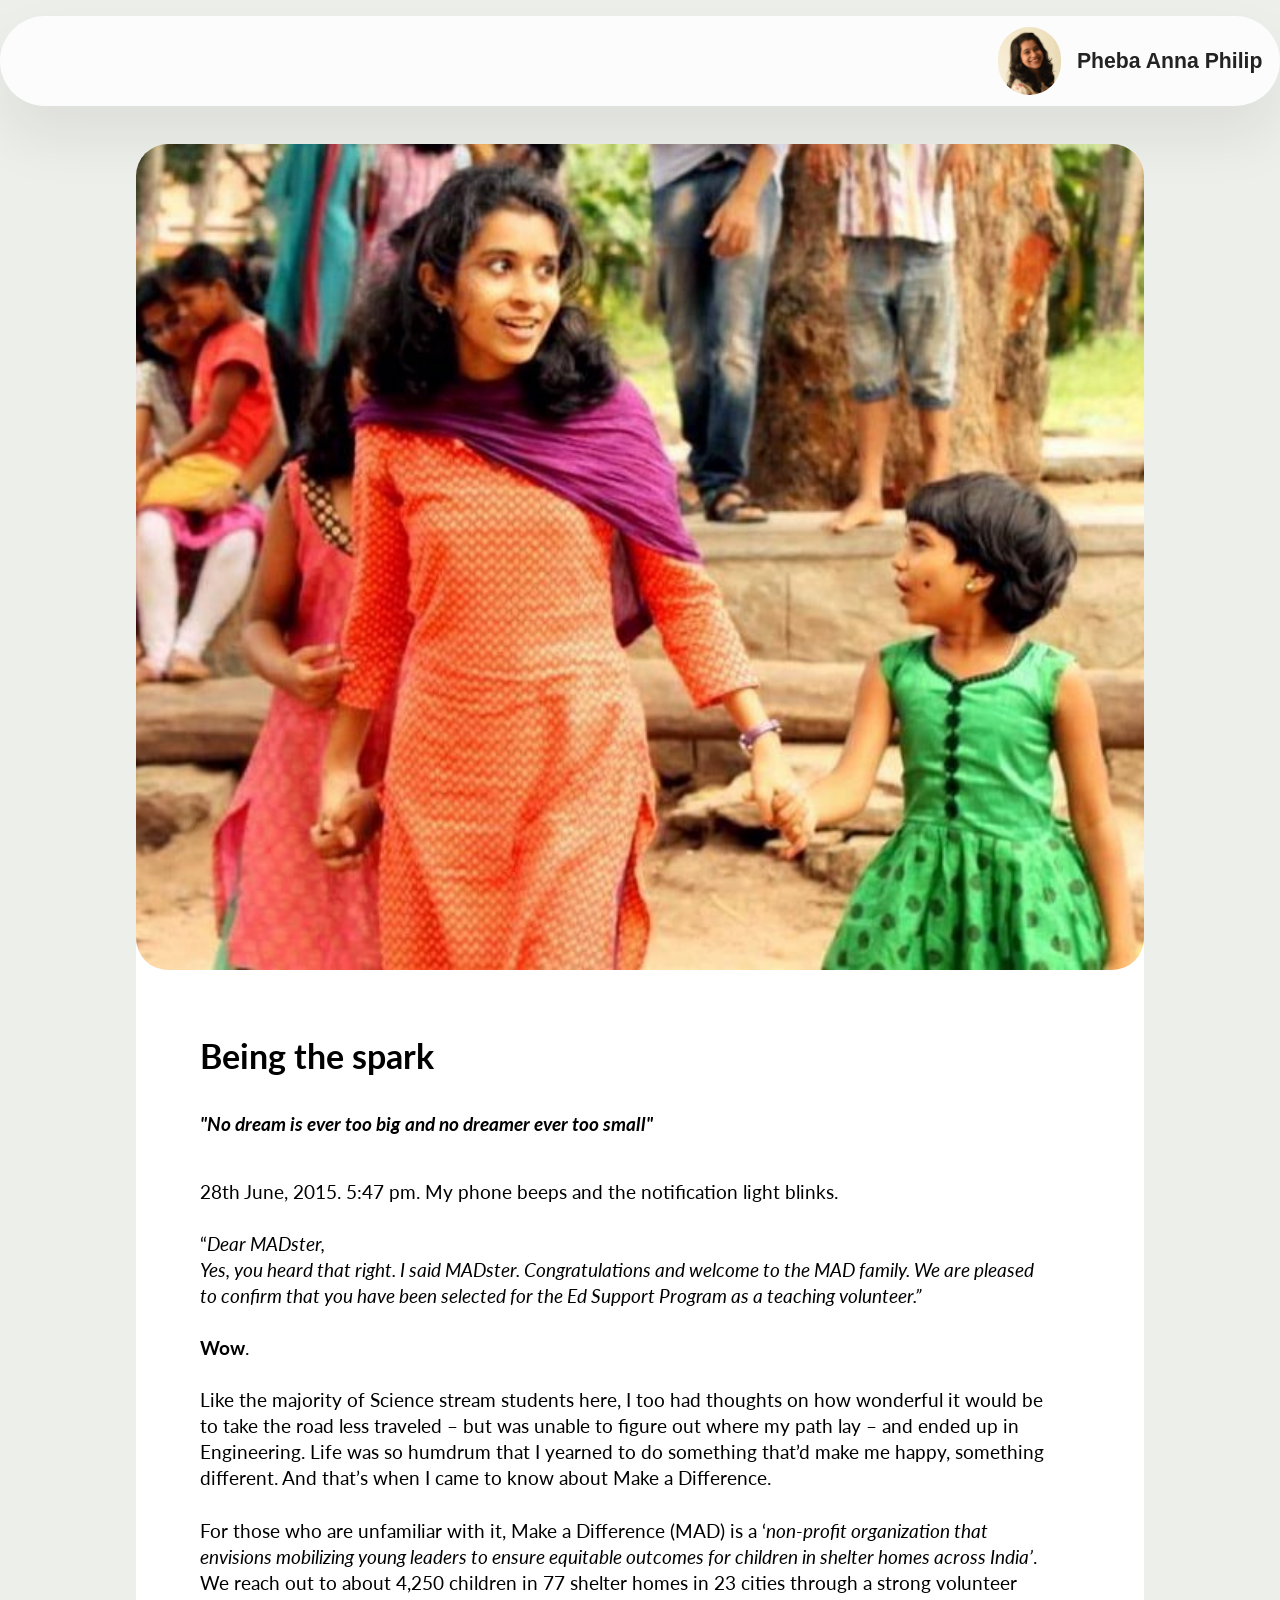
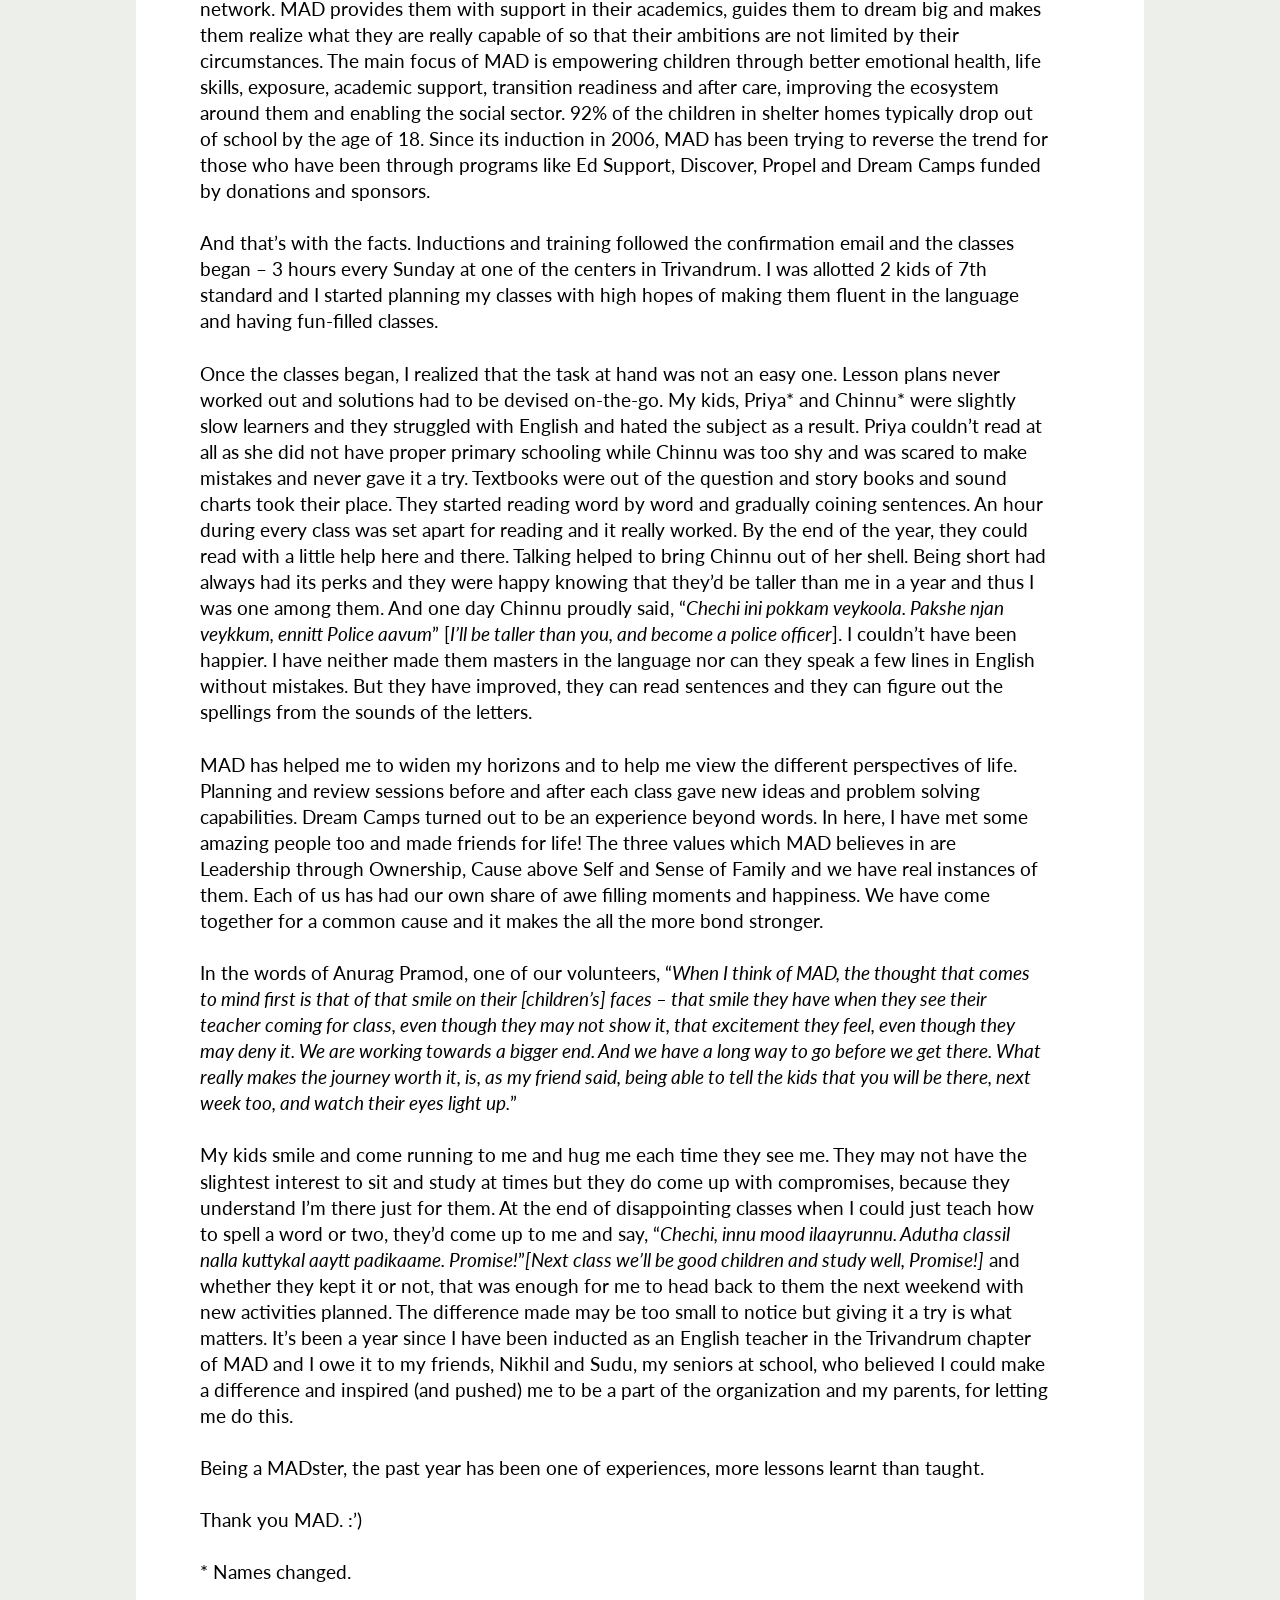
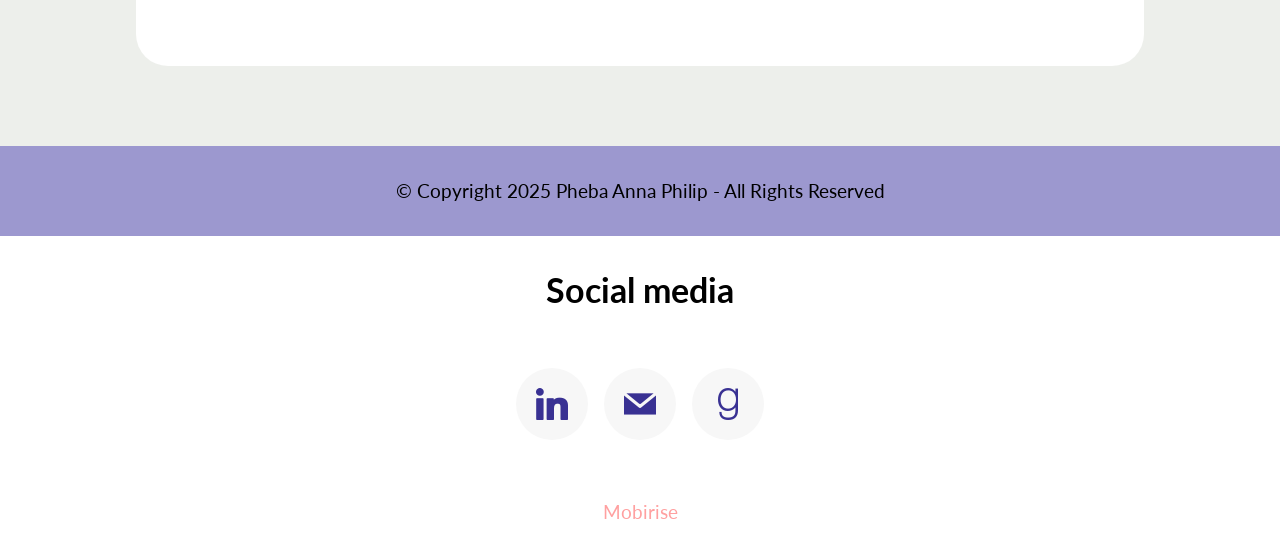
==== commit f7db5e8e: "create github pages" ====
--- a/beingthespark.html
+++ b/beingthespark.html
@@ -27,7 +27,7 @@
   <noscript><link rel="stylesheet" href="https://fonts.googleapis.com/css?family=Lato:100,100i,300,300i,400,400i,700,700i,900,900i&display=swap"></noscript>
   <link rel="preload" href="https://fonts.googleapis.com/css?family=Outfit:100,200,300,400,500,600,700,800,900&display=swap" as="style" onload="this.onload=null;this.rel='stylesheet'">
   <noscript><link rel="stylesheet" href="https://fonts.googleapis.com/css?family=Outfit:100,200,300,400,500,600,700,800,900&display=swap"></noscript>
-  <link rel="preload" as="style" href="assets/mobirise/css/mbr-additional.css?v=WUUgEF"><link rel="stylesheet" href="assets/mobirise/css/mbr-additional.css?v=WUUgEF" type="text/css">
+  <link rel="preload" as="style" href="assets/mobirise/css/mbr-additional.css?v=Xtgcod"><link rel="stylesheet" href="assets/mobirise/css/mbr-additional.css?v=Xtgcod" type="text/css">
 
   
   
@@ -142,7 +142,40 @@
             </div>
         </div>
     </div>
-</section><section class="display-7" style="padding: 0;align-items: center;justify-content: center;flex-wrap: wrap;    align-content: center;display: flex;position: relative;height: 4rem;"><a href="https://mobiri.se/" style="flex: 1 1;height: 4rem;position: absolute;width: 100%;z-index: 1;"><img alt="" style="height: 4rem;" src="[data-uri]"></a><p style="margin: 0;text-align: center;" class="display-7">&#8204;</p><a style="z-index:1" href="https://mobirise.com/builder/ai-website-creator.html">Free AI Website Creator</a></section><script src="assets/bootstrap/js/bootstrap.bundle.min.js"></script>  <script src="assets/smoothscroll/smooth-scroll.js"></script>  <script src="assets/ytplayer/index.js"></script>  <script src="assets/dropdown/js/navbar-dropdown.js"></script>  <script src="assets/theme/js/script.js"></script>  
+</section>
+
+<section data-bs-version="5.1" class="social05 cid-uN9mgAvgcE" id="social05-10">
+    
+
+    
+
+    <div class="container">
+        <div class="row">
+            <h3 class="mbr-section-title align-center mb-5 mbr-fonts-style display-2"><strong>Social media</strong></h3>
+            <div class="col-12">
+                <div class="social-row">
+                    <div class="soc-item">
+                        <a href="https://www.linkedin.com/in/pheba-anna-philip/" target="_blank">
+                            <span class="mbr-iconfont socicon-linkedin socicon"></span>
+                        </a>
+                    </div>
+                    <div class="soc-item">
+                        <a href="mailto:phebaannaphilip@gmail.com">
+                            <span class="mbr-iconfont socicon-mail socicon"></span>
+                        </a>
+                    </div>
+                    <div class="soc-item">
+                        <a href="https://www.goodreads.com/user/show/135963367-pheba-anna-philip" target="_blank">
+                            <span class="mbr-iconfont socicon-goodreads socicon"></span>
+                        </a>
+                    </div>
+                    
+                    
+                </div>
+            </div>
+        </div>
+    </div>
+</section><section class="display-7" style="padding: 0;align-items: center;justify-content: center;flex-wrap: wrap;    align-content: center;display: flex;position: relative;height: 4rem;"><a href="https://mobiri.se/" style="flex: 1 1;height: 4rem;position: absolute;width: 100%;z-index: 1;"><img alt="" style="height: 4rem;" src="[data-uri]"></a><p style="margin: 0;text-align: center;" class="display-7">&#8204;</p><a style="z-index:1" href="https://mobirise.com">Mobirise </a></section><script src="assets/bootstrap/js/bootstrap.bundle.min.js"></script>  <script src="assets/smoothscroll/smooth-scroll.js"></script>  <script src="assets/ytplayer/index.js"></script>  <script src="assets/dropdown/js/navbar-dropdown.js"></script>  <script src="assets/theme/js/script.js"></script>  
   
   
 </body>
--- a/assets/mobirise/css/mbr-additional.css
+++ b/assets/mobirise/css/mbr-additional.css
@@ -1342,79 +1342,71 @@
 .cid-uMeQvwTZ75 .content-head {
   max-width: 800px;
 }
-.cid-uN9gu2EDpI {
-  padding-top: 3rem;
-  padding-bottom: -2rem;
-  background-color: #ffffff;
-}
-@media (max-width: 767px) {
-  .cid-uN9gu2EDpI {
-    padding-bottom: -1rem;
-  }
-}
-.cid-uN9gu2EDpI img,
-.cid-uN9gu2EDpI .item-img {
+.cid-uN9l0SW71g {
+  padding-top: 2rem;
+  padding-bottom: 2rem;
+  background-color: #1f6463;
+}
+.cid-uN9l0SW71g .mbr-fallback-image.disabled {
+  display: none;
+}
+.cid-uN9l0SW71g .mbr-fallback-image {
+  display: block;
+  background-size: cover;
+  background-position: center center;
   width: 100%;
   height: 100%;
-}
-.cid-uN9gu2EDpI .mbr-text {
+  position: absolute;
+  top: 0;
+}
+.cid-uN9l0SW71g .card-wrapper {
+  overflow: hidden;
+  background: #ffffff;
+}
+.cid-uN9l0SW71g .text-wrapper {
+  padding: 4rem 3rem;
+}
+@media (min-width: 768px) and (max-width: 991px) {
+  .cid-uN9l0SW71g .text-wrapper {
+    padding: 2.25rem;
+  }
+}
+@media (max-width: 767px) {
+  .cid-uN9l0SW71g .text-wrapper {
+    padding: 1.5rem;
+  }
+}
+.cid-uN9l0SW71g .row {
+  align-items: center;
+  margin-right: -1rem;
+  margin-left: -1rem;
+}
+.cid-uN9l0SW71g .row {
+  flex-direction: row-reverse;
+}
+.cid-uN9l0SW71g .image-wrapper {
+  padding: 0 1rem;
+}
+.cid-uN9l0SW71g img,
+.cid-uN9l0SW71g .image-wrapper {
+  height: 600px;
+  object-fit: cover;
+}
+@media (max-width: 767px) {
+  .cid-uN9l0SW71g img,
+  .cid-uN9l0SW71g .image-wrapper {
+    max-height: 350px;
+  }
+}
+.cid-uN9l0SW71g .mbr-section-title {
   color: #000000;
 }
-.cid-uN9gu2EDpI .mbr-section-subtitle {
-  color: #ffffff;
-  text-align: left;
-}
-.cid-uN9gu2EDpI .main-button {
-  margin-bottom: 2rem;
-}
-@media (max-width: 767px) {
-  .cid-uN9gu2EDpI .main-button {
-    margin-bottom: 2rem;
-  }
-}
-.cid-uN9gu2EDpI .mbr-text UL {
-  text-align: left;
-}
-.cid-uN9gu2EDpI .mbr-section-subtitle,
-.cid-uN9gu2EDpI .main-button {
+.cid-uN9l0SW71g .mbr-text {
   color: #000000;
-}
-.cid-uN9gu2EDpI .side-features {
-  display: -webkit-flex;
-  -webkit-flex-wrap: wrap;
-  padding-left: 0px;
-  padding-right: 0px;
-}
-.cid-uN9gu2EDpI .side-features .item {
-  padding-left: 16px;
-  padding-right: 16px;
-}
-.cid-uN9gu2EDpI .item-wrapper {
-  position: relative;
-  display: flex;
-  flex-flow: column nowrap;
-  margin-bottom: 2rem;
-}
-@media (max-width: 767px) {
-  .cid-uN9gu2EDpI .item-wrapper {
-    margin-bottom: 1rem;
-  }
-}
-.cid-uN9gu2EDpI .item-title {
-  text-align: center;
-}
-.cid-uN9gu2EDpI .item-subtitle {
-  text-align: center;
-}
-@media (min-width: 992px) {
-  .cid-uN9gu2EDpI .main-text {
-    padding-left: 0;
-    padding-right: 32px;
-  }
 }
 .cid-uN9fZoWZnH {
   padding-top: 1rem;
-  padding-bottom: 2rem;
+  padding-bottom: 0rem;
   background-color: #edefeb;
 }
 .cid-uN9fZoWZnH .mbr-fallback-image.disabled {
@@ -1454,48 +1446,10 @@
 .cid-uN9fZoWZnH .content-head {
   max-width: 800px;
 }
-.cid-uMeS6SMHg1 {
-  padding-top: 0rem;
-  padding-bottom: 0rem;
+.cid-uMtbGyJOHV {
+  padding-top: 1rem;
+  padding-bottom: 2rem;
   background-color: #ffffff;
-}
-.cid-uMeS6SMHg1 .mbr-fallback-image.disabled {
-  display: none;
-}
-.cid-uMeS6SMHg1 .mbr-fallback-image {
-  display: block;
-  background-size: cover;
-  background-position: center center;
-  width: 100%;
-  height: 100%;
-  position: absolute;
-  top: 0;
-}
-.cid-uMeS6SMHg1 .item-wrapper {
-  display: flex;
-  margin-bottom: 2rem;
-  border-radius: 0 !important;
-}
-@media (max-width: 767px) {
-  .cid-uMeS6SMHg1 .item-wrapper {
-    margin-bottom: 1rem;
-  }
-}
-.cid-uMeS6SMHg1 .mbr-iconfont {
-  font-size: 3rem;
-  color: #0c2c68;
-  padding-right: 2rem;
-}
-.cid-uMeS6SMHg1 .content-head {
-  max-width: 800px;
-}
-.cid-uMeS6SMHg1 .card-text {
-  text-align: left;
-}
-.cid-uMtbGyJOHV {
-  padding-top: 2rem;
-  padding-bottom: 2rem;
-  background-color: #edefeb;
 }
 .cid-uMtbGyJOHV img,
 .cid-uMtbGyJOHV .item-img {
@@ -1560,6 +1514,47 @@
 .cid-uMtbGyJOHV .mbr-text,
 .cid-uMtbGyJOHV .item-wrapper .mbr-section-btn {
   text-align: left;
+}
+.cid-uN9mgAvgcE {
+  padding-top: 2rem;
+  padding-bottom: 2rem;
+  background-color: #ffffff;
+}
+.cid-uN9mgAvgcE .social-row {
+  display: flex;
+  justify-content: center;
+  align-items: center;
+  flex-wrap: wrap;
+}
+.cid-uN9mgAvgcE .social-row .soc-item {
+  margin: 8px;
+}
+.cid-uN9mgAvgcE .social-row .soc-item a:hover .mbr-iconfont,
+.cid-uN9mgAvgcE .social-row .soc-item a:focus .mbr-iconfont {
+  background-color: #edefeb;
+}
+.cid-uN9mgAvgcE .social-row .soc-item a .mbr-iconfont {
+  width: 72px;
+  height: 72px;
+  display: flex;
+  align-items: center;
+  justify-content: center;
+  border-radius: 100%;
+  font-size: 32px;
+  background-color: #f7f7f7;
+  color: #393193;
+  transition: all 0.3s ease-in-out;
+}
+.cid-uN9mgAvgcE .row-links {
+  width: 100%;
+  justify-content: center;
+}
+.cid-uN9mgAvgcE .mbr-section-title {
+  color: #ffffff;
+}
+.cid-uN9mgAvgcE .mbr-section-title,
+.cid-uN9mgAvgcE .social-list {
+  color: #000000;
 }
 .cid-uL4dVZ1S8g {
   padding-top: 0rem;
@@ -2277,6 +2272,47 @@
 .cid-uL4dVZ1S8g .mbr-section-title {
   color: #ffffff;
 }
+.cid-uN9mgAvgcE {
+  padding-top: 2rem;
+  padding-bottom: 2rem;
+  background-color: #ffffff;
+}
+.cid-uN9mgAvgcE .social-row {
+  display: flex;
+  justify-content: center;
+  align-items: center;
+  flex-wrap: wrap;
+}
+.cid-uN9mgAvgcE .social-row .soc-item {
+  margin: 8px;
+}
+.cid-uN9mgAvgcE .social-row .soc-item a:hover .mbr-iconfont,
+.cid-uN9mgAvgcE .social-row .soc-item a:focus .mbr-iconfont {
+  background-color: #edefeb;
+}
+.cid-uN9mgAvgcE .social-row .soc-item a .mbr-iconfont {
+  width: 72px;
+  height: 72px;
+  display: flex;
+  align-items: center;
+  justify-content: center;
+  border-radius: 100%;
+  font-size: 32px;
+  background-color: #f7f7f7;
+  color: #393193;
+  transition: all 0.3s ease-in-out;
+}
+.cid-uN9mgAvgcE .row-links {
+  width: 100%;
+  justify-content: center;
+}
+.cid-uN9mgAvgcE .mbr-section-title {
+  color: #ffffff;
+}
+.cid-uN9mgAvgcE .mbr-section-title,
+.cid-uN9mgAvgcE .social-list {
+  color: #000000;
+}
 .cid-uMtifKSHC5 {
   z-index: 1000;
   width: 100%;
@@ -2937,3 +2973,44 @@
 .cid-uMtepg0mcK .mbr-section-title {
   color: #ffffff;
 }
+.cid-uN9mgAvgcE {
+  padding-top: 2rem;
+  padding-bottom: 2rem;
+  background-color: #ffffff;
+}
+.cid-uN9mgAvgcE .social-row {
+  display: flex;
+  justify-content: center;
+  align-items: center;
+  flex-wrap: wrap;
+}
+.cid-uN9mgAvgcE .social-row .soc-item {
+  margin: 8px;
+}
+.cid-uN9mgAvgcE .social-row .soc-item a:hover .mbr-iconfont,
+.cid-uN9mgAvgcE .social-row .soc-item a:focus .mbr-iconfont {
+  background-color: #edefeb;
+}
+.cid-uN9mgAvgcE .social-row .soc-item a .mbr-iconfont {
+  width: 72px;
+  height: 72px;
+  display: flex;
+  align-items: center;
+  justify-content: center;
+  border-radius: 100%;
+  font-size: 32px;
+  background-color: #f7f7f7;
+  color: #393193;
+  transition: all 0.3s ease-in-out;
+}
+.cid-uN9mgAvgcE .row-links {
+  width: 100%;
+  justify-content: center;
+}
+.cid-uN9mgAvgcE .mbr-section-title {
+  color: #ffffff;
+}
+.cid-uN9mgAvgcE .mbr-section-title,
+.cid-uN9mgAvgcE .social-list {
+  color: #000000;
+}
--- a/assets/mobirise/css/mbr-additional.css
+++ b/assets/mobirise/css/mbr-additional.css
@@ -1342,79 +1342,71 @@
 .cid-uMeQvwTZ75 .content-head {
   max-width: 800px;
 }
-.cid-uN9gu2EDpI {
-  padding-top: 3rem;
-  padding-bottom: -2rem;
-  background-color: #ffffff;
-}
-@media (max-width: 767px) {
-  .cid-uN9gu2EDpI {
-    padding-bottom: -1rem;
-  }
-}
-.cid-uN9gu2EDpI img,
-.cid-uN9gu2EDpI .item-img {
+.cid-uN9l0SW71g {
+  padding-top: 2rem;
+  padding-bottom: 2rem;
+  background-color: #1f6463;
+}
+.cid-uN9l0SW71g .mbr-fallback-image.disabled {
+  display: none;
+}
+.cid-uN9l0SW71g .mbr-fallback-image {
+  display: block;
+  background-size: cover;
+  background-position: center center;
   width: 100%;
   height: 100%;
-}
-.cid-uN9gu2EDpI .mbr-text {
+  position: absolute;
+  top: 0;
+}
+.cid-uN9l0SW71g .card-wrapper {
+  overflow: hidden;
+  background: #ffffff;
+}
+.cid-uN9l0SW71g .text-wrapper {
+  padding: 4rem 3rem;
+}
+@media (min-width: 768px) and (max-width: 991px) {
+  .cid-uN9l0SW71g .text-wrapper {
+    padding: 2.25rem;
+  }
+}
+@media (max-width: 767px) {
+  .cid-uN9l0SW71g .text-wrapper {
+    padding: 1.5rem;
+  }
+}
+.cid-uN9l0SW71g .row {
+  align-items: center;
+  margin-right: -1rem;
+  margin-left: -1rem;
+}
+.cid-uN9l0SW71g .row {
+  flex-direction: row-reverse;
+}
+.cid-uN9l0SW71g .image-wrapper {
+  padding: 0 1rem;
+}
+.cid-uN9l0SW71g img,
+.cid-uN9l0SW71g .image-wrapper {
+  height: 600px;
+  object-fit: cover;
+}
+@media (max-width: 767px) {
+  .cid-uN9l0SW71g img,
+  .cid-uN9l0SW71g .image-wrapper {
+    max-height: 350px;
+  }
+}
+.cid-uN9l0SW71g .mbr-section-title {
   color: #000000;
 }
-.cid-uN9gu2EDpI .mbr-section-subtitle {
-  color: #ffffff;
-  text-align: left;
-}
-.cid-uN9gu2EDpI .main-button {
-  margin-bottom: 2rem;
-}
-@media (max-width: 767px) {
-  .cid-uN9gu2EDpI .main-button {
-    margin-bottom: 2rem;
-  }
-}
-.cid-uN9gu2EDpI .mbr-text UL {
-  text-align: left;
-}
-.cid-uN9gu2EDpI .mbr-section-subtitle,
-.cid-uN9gu2EDpI .main-button {
+.cid-uN9l0SW71g .mbr-text {
   color: #000000;
-}
-.cid-uN9gu2EDpI .side-features {
-  display: -webkit-flex;
-  -webkit-flex-wrap: wrap;
-  padding-left: 0px;
-  padding-right: 0px;
-}
-.cid-uN9gu2EDpI .side-features .item {
-  padding-left: 16px;
-  padding-right: 16px;
-}
-.cid-uN9gu2EDpI .item-wrapper {
-  position: relative;
-  display: flex;
-  flex-flow: column nowrap;
-  margin-bottom: 2rem;
-}
-@media (max-width: 767px) {
-  .cid-uN9gu2EDpI .item-wrapper {
-    margin-bottom: 1rem;
-  }
-}
-.cid-uN9gu2EDpI .item-title {
-  text-align: center;
-}
-.cid-uN9gu2EDpI .item-subtitle {
-  text-align: center;
-}
-@media (min-width: 992px) {
-  .cid-uN9gu2EDpI .main-text {
-    padding-left: 0;
-    padding-right: 32px;
-  }
 }
 .cid-uN9fZoWZnH {
   padding-top: 1rem;
-  padding-bottom: 2rem;
+  padding-bottom: 0rem;
   background-color: #edefeb;
 }
 .cid-uN9fZoWZnH .mbr-fallback-image.disabled {
@@ -1454,48 +1446,10 @@
 .cid-uN9fZoWZnH .content-head {
   max-width: 800px;
 }
-.cid-uMeS6SMHg1 {
-  padding-top: 0rem;
-  padding-bottom: 0rem;
+.cid-uMtbGyJOHV {
+  padding-top: 1rem;
+  padding-bottom: 2rem;
   background-color: #ffffff;
-}
-.cid-uMeS6SMHg1 .mbr-fallback-image.disabled {
-  display: none;
-}
-.cid-uMeS6SMHg1 .mbr-fallback-image {
-  display: block;
-  background-size: cover;
-  background-position: center center;
-  width: 100%;
-  height: 100%;
-  position: absolute;
-  top: 0;
-}
-.cid-uMeS6SMHg1 .item-wrapper {
-  display: flex;
-  margin-bottom: 2rem;
-  border-radius: 0 !important;
-}
-@media (max-width: 767px) {
-  .cid-uMeS6SMHg1 .item-wrapper {
-    margin-bottom: 1rem;
-  }
-}
-.cid-uMeS6SMHg1 .mbr-iconfont {
-  font-size: 3rem;
-  color: #0c2c68;
-  padding-right: 2rem;
-}
-.cid-uMeS6SMHg1 .content-head {
-  max-width: 800px;
-}
-.cid-uMeS6SMHg1 .card-text {
-  text-align: left;
-}
-.cid-uMtbGyJOHV {
-  padding-top: 2rem;
-  padding-bottom: 2rem;
-  background-color: #edefeb;
 }
 .cid-uMtbGyJOHV img,
 .cid-uMtbGyJOHV .item-img {
@@ -1560,6 +1514,47 @@
 .cid-uMtbGyJOHV .mbr-text,
 .cid-uMtbGyJOHV .item-wrapper .mbr-section-btn {
   text-align: left;
+}
+.cid-uN9mgAvgcE {
+  padding-top: 2rem;
+  padding-bottom: 2rem;
+  background-color: #ffffff;
+}
+.cid-uN9mgAvgcE .social-row {
+  display: flex;
+  justify-content: center;
+  align-items: center;
+  flex-wrap: wrap;
+}
+.cid-uN9mgAvgcE .social-row .soc-item {
+  margin: 8px;
+}
+.cid-uN9mgAvgcE .social-row .soc-item a:hover .mbr-iconfont,
+.cid-uN9mgAvgcE .social-row .soc-item a:focus .mbr-iconfont {
+  background-color: #edefeb;
+}
+.cid-uN9mgAvgcE .social-row .soc-item a .mbr-iconfont {
+  width: 72px;
+  height: 72px;
+  display: flex;
+  align-items: center;
+  justify-content: center;
+  border-radius: 100%;
+  font-size: 32px;
+  background-color: #f7f7f7;
+  color: #393193;
+  transition: all 0.3s ease-in-out;
+}
+.cid-uN9mgAvgcE .row-links {
+  width: 100%;
+  justify-content: center;
+}
+.cid-uN9mgAvgcE .mbr-section-title {
+  color: #ffffff;
+}
+.cid-uN9mgAvgcE .mbr-section-title,
+.cid-uN9mgAvgcE .social-list {
+  color: #000000;
 }
 .cid-uL4dVZ1S8g {
   padding-top: 0rem;
@@ -2277,6 +2272,47 @@
 .cid-uL4dVZ1S8g .mbr-section-title {
   color: #ffffff;
 }
+.cid-uN9mgAvgcE {
+  padding-top: 2rem;
+  padding-bottom: 2rem;
+  background-color: #ffffff;
+}
+.cid-uN9mgAvgcE .social-row {
+  display: flex;
+  justify-content: center;
+  align-items: center;
+  flex-wrap: wrap;
+}
+.cid-uN9mgAvgcE .social-row .soc-item {
+  margin: 8px;
+}
+.cid-uN9mgAvgcE .social-row .soc-item a:hover .mbr-iconfont,
+.cid-uN9mgAvgcE .social-row .soc-item a:focus .mbr-iconfont {
+  background-color: #edefeb;
+}
+.cid-uN9mgAvgcE .social-row .soc-item a .mbr-iconfont {
+  width: 72px;
+  height: 72px;
+  display: flex;
+  align-items: center;
+  justify-content: center;
+  border-radius: 100%;
+  font-size: 32px;
+  background-color: #f7f7f7;
+  color: #393193;
+  transition: all 0.3s ease-in-out;
+}
+.cid-uN9mgAvgcE .row-links {
+  width: 100%;
+  justify-content: center;
+}
+.cid-uN9mgAvgcE .mbr-section-title {
+  color: #ffffff;
+}
+.cid-uN9mgAvgcE .mbr-section-title,
+.cid-uN9mgAvgcE .social-list {
+  color: #000000;
+}
 .cid-uMtifKSHC5 {
   z-index: 1000;
   width: 100%;
@@ -2937,3 +2973,44 @@
 .cid-uMtepg0mcK .mbr-section-title {
   color: #ffffff;
 }
+.cid-uN9mgAvgcE {
+  padding-top: 2rem;
+  padding-bottom: 2rem;
+  background-color: #ffffff;
+}
+.cid-uN9mgAvgcE .social-row {
+  display: flex;
+  justify-content: center;
+  align-items: center;
+  flex-wrap: wrap;
+}
+.cid-uN9mgAvgcE .social-row .soc-item {
+  margin: 8px;
+}
+.cid-uN9mgAvgcE .social-row .soc-item a:hover .mbr-iconfont,
+.cid-uN9mgAvgcE .social-row .soc-item a:focus .mbr-iconfont {
+  background-color: #edefeb;
+}
+.cid-uN9mgAvgcE .social-row .soc-item a .mbr-iconfont {
+  width: 72px;
+  height: 72px;
+  display: flex;
+  align-items: center;
+  justify-content: center;
+  border-radius: 100%;
+  font-size: 32px;
+  background-color: #f7f7f7;
+  color: #393193;
+  transition: all 0.3s ease-in-out;
+}
+.cid-uN9mgAvgcE .row-links {
+  width: 100%;
+  justify-content: center;
+}
+.cid-uN9mgAvgcE .mbr-section-title {
+  color: #ffffff;
+}
+.cid-uN9mgAvgcE .mbr-section-title,
+.cid-uN9mgAvgcE .social-list {
+  color: #000000;
+}
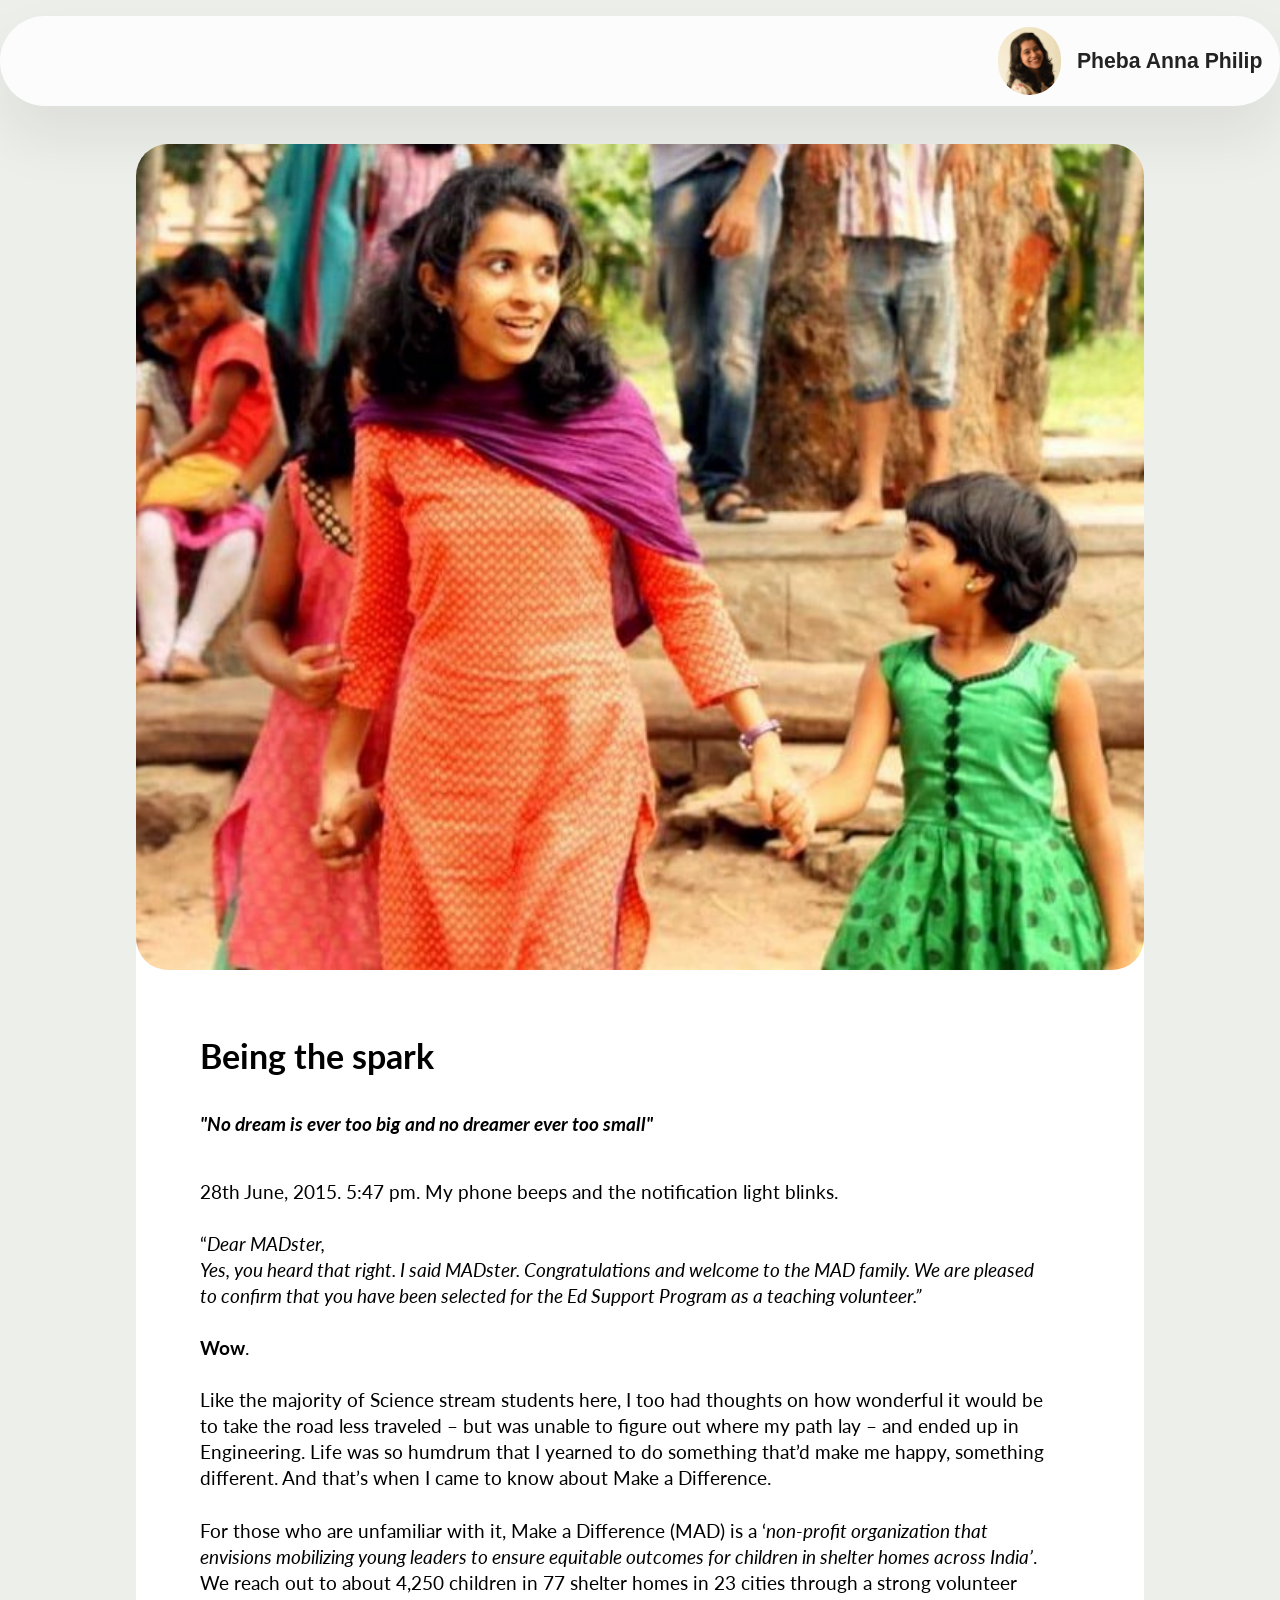
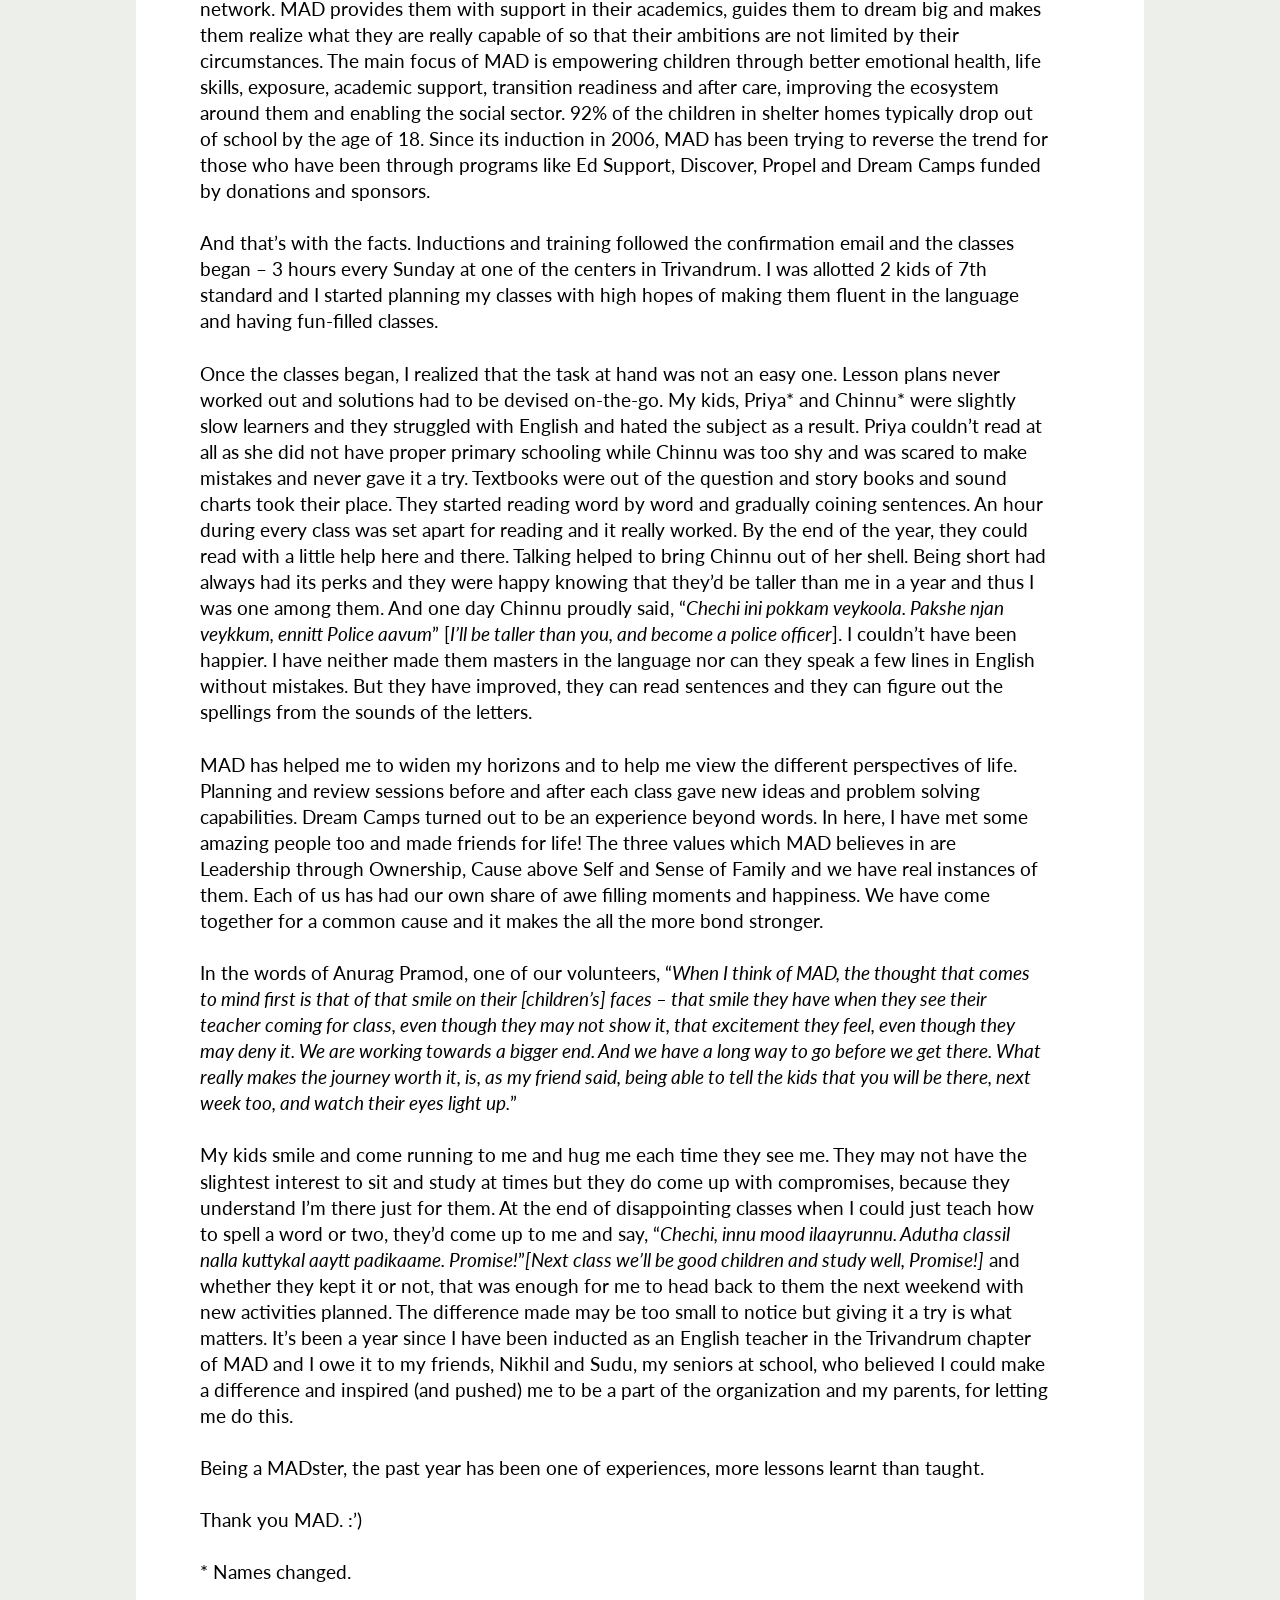
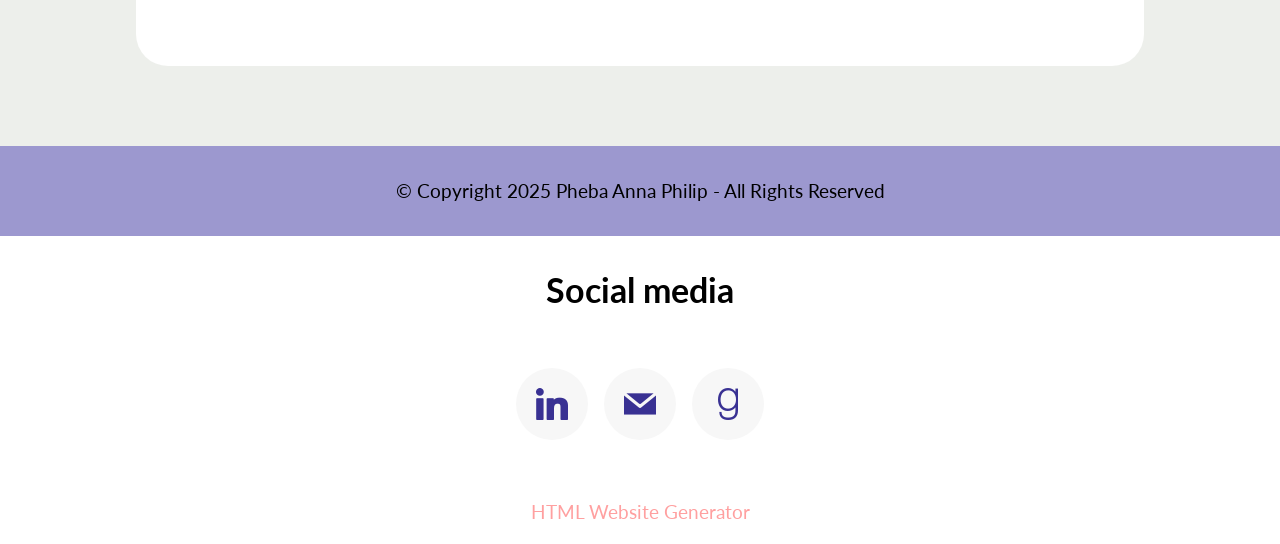
==== commit 1f46d6d4: "create github pages" ====
--- a/beingthespark.html
+++ b/beingthespark.html
@@ -27,7 +27,7 @@
   <noscript><link rel="stylesheet" href="https://fonts.googleapis.com/css?family=Lato:100,100i,300,300i,400,400i,700,700i,900,900i&display=swap"></noscript>
   <link rel="preload" href="https://fonts.googleapis.com/css?family=Outfit:100,200,300,400,500,600,700,800,900&display=swap" as="style" onload="this.onload=null;this.rel='stylesheet'">
   <noscript><link rel="stylesheet" href="https://fonts.googleapis.com/css?family=Outfit:100,200,300,400,500,600,700,800,900&display=swap"></noscript>
-  <link rel="preload" as="style" href="assets/mobirise/css/mbr-additional.css?v=Xtgcod"><link rel="stylesheet" href="assets/mobirise/css/mbr-additional.css?v=Xtgcod" type="text/css">
+  <link rel="preload" as="style" href="assets/mobirise/css/mbr-additional.css?v=5nxRw2"><link rel="stylesheet" href="assets/mobirise/css/mbr-additional.css?v=5nxRw2" type="text/css">
 
   
   
@@ -175,7 +175,7 @@
             </div>
         </div>
     </div>
-</section><section class="display-7" style="padding: 0;align-items: center;justify-content: center;flex-wrap: wrap;    align-content: center;display: flex;position: relative;height: 4rem;"><a href="https://mobiri.se/" style="flex: 1 1;height: 4rem;position: absolute;width: 100%;z-index: 1;"><img alt="" style="height: 4rem;" src="[data-uri]"></a><p style="margin: 0;text-align: center;" class="display-7">&#8204;</p><a style="z-index:1" href="https://mobirise.com">Mobirise </a></section><script src="assets/bootstrap/js/bootstrap.bundle.min.js"></script>  <script src="assets/smoothscroll/smooth-scroll.js"></script>  <script src="assets/ytplayer/index.js"></script>  <script src="assets/dropdown/js/navbar-dropdown.js"></script>  <script src="assets/theme/js/script.js"></script>  
+</section><section class="display-7" style="padding: 0;align-items: center;justify-content: center;flex-wrap: wrap;    align-content: center;display: flex;position: relative;height: 4rem;"><a href="https://mobiri.se/" style="flex: 1 1;height: 4rem;position: absolute;width: 100%;z-index: 1;"><img alt="" style="height: 4rem;" src="[data-uri]"></a><p style="margin: 0;text-align: center;" class="display-7">&#8204;</p><a style="z-index:1" href="https://mobirise.com/html-builder.html">HTML Website Generator</a></section><script src="assets/bootstrap/js/bootstrap.bundle.min.js"></script>  <script src="assets/smoothscroll/smooth-scroll.js"></script>  <script src="assets/ytplayer/index.js"></script>  <script src="assets/dropdown/js/navbar-dropdown.js"></script>  <script src="assets/theme/js/script.js"></script>  
   
   
 </body>
--- a/assets/mobirise/css/mbr-additional.css
+++ b/assets/mobirise/css/mbr-additional.css
@@ -1342,72 +1342,10 @@
 .cid-uMeQvwTZ75 .content-head {
   max-width: 800px;
 }
-.cid-uN9l0SW71g {
-  padding-top: 2rem;
-  padding-bottom: 2rem;
-  background-color: #1f6463;
-}
-.cid-uN9l0SW71g .mbr-fallback-image.disabled {
-  display: none;
-}
-.cid-uN9l0SW71g .mbr-fallback-image {
-  display: block;
-  background-size: cover;
-  background-position: center center;
-  width: 100%;
-  height: 100%;
-  position: absolute;
-  top: 0;
-}
-.cid-uN9l0SW71g .card-wrapper {
-  overflow: hidden;
-  background: #ffffff;
-}
-.cid-uN9l0SW71g .text-wrapper {
-  padding: 4rem 3rem;
-}
-@media (min-width: 768px) and (max-width: 991px) {
-  .cid-uN9l0SW71g .text-wrapper {
-    padding: 2.25rem;
-  }
-}
-@media (max-width: 767px) {
-  .cid-uN9l0SW71g .text-wrapper {
-    padding: 1.5rem;
-  }
-}
-.cid-uN9l0SW71g .row {
-  align-items: center;
-  margin-right: -1rem;
-  margin-left: -1rem;
-}
-.cid-uN9l0SW71g .row {
-  flex-direction: row-reverse;
-}
-.cid-uN9l0SW71g .image-wrapper {
-  padding: 0 1rem;
-}
-.cid-uN9l0SW71g img,
-.cid-uN9l0SW71g .image-wrapper {
-  height: 600px;
-  object-fit: cover;
-}
-@media (max-width: 767px) {
-  .cid-uN9l0SW71g img,
-  .cid-uN9l0SW71g .image-wrapper {
-    max-height: 350px;
-  }
-}
-.cid-uN9l0SW71g .mbr-section-title {
-  color: #000000;
-}
-.cid-uN9l0SW71g .mbr-text {
-  color: #000000;
-}
 .cid-uN9fZoWZnH {
   padding-top: 1rem;
   padding-bottom: 0rem;
-  background-color: #edefeb;
+  background-color: #ffffff;
 }
 .cid-uN9fZoWZnH .mbr-fallback-image.disabled {
   display: none;
@@ -1449,7 +1387,7 @@
 .cid-uMtbGyJOHV {
   padding-top: 1rem;
   padding-bottom: 2rem;
-  background-color: #ffffff;
+  background-color: #edefeb;
 }
 .cid-uMtbGyJOHV img,
 .cid-uMtbGyJOHV .item-img {
--- a/assets/mobirise/css/mbr-additional.css
+++ b/assets/mobirise/css/mbr-additional.css
@@ -1342,72 +1342,10 @@
 .cid-uMeQvwTZ75 .content-head {
   max-width: 800px;
 }
-.cid-uN9l0SW71g {
-  padding-top: 2rem;
-  padding-bottom: 2rem;
-  background-color: #1f6463;
-}
-.cid-uN9l0SW71g .mbr-fallback-image.disabled {
-  display: none;
-}
-.cid-uN9l0SW71g .mbr-fallback-image {
-  display: block;
-  background-size: cover;
-  background-position: center center;
-  width: 100%;
-  height: 100%;
-  position: absolute;
-  top: 0;
-}
-.cid-uN9l0SW71g .card-wrapper {
-  overflow: hidden;
-  background: #ffffff;
-}
-.cid-uN9l0SW71g .text-wrapper {
-  padding: 4rem 3rem;
-}
-@media (min-width: 768px) and (max-width: 991px) {
-  .cid-uN9l0SW71g .text-wrapper {
-    padding: 2.25rem;
-  }
-}
-@media (max-width: 767px) {
-  .cid-uN9l0SW71g .text-wrapper {
-    padding: 1.5rem;
-  }
-}
-.cid-uN9l0SW71g .row {
-  align-items: center;
-  margin-right: -1rem;
-  margin-left: -1rem;
-}
-.cid-uN9l0SW71g .row {
-  flex-direction: row-reverse;
-}
-.cid-uN9l0SW71g .image-wrapper {
-  padding: 0 1rem;
-}
-.cid-uN9l0SW71g img,
-.cid-uN9l0SW71g .image-wrapper {
-  height: 600px;
-  object-fit: cover;
-}
-@media (max-width: 767px) {
-  .cid-uN9l0SW71g img,
-  .cid-uN9l0SW71g .image-wrapper {
-    max-height: 350px;
-  }
-}
-.cid-uN9l0SW71g .mbr-section-title {
-  color: #000000;
-}
-.cid-uN9l0SW71g .mbr-text {
-  color: #000000;
-}
 .cid-uN9fZoWZnH {
   padding-top: 1rem;
   padding-bottom: 0rem;
-  background-color: #edefeb;
+  background-color: #ffffff;
 }
 .cid-uN9fZoWZnH .mbr-fallback-image.disabled {
   display: none;
@@ -1449,7 +1387,7 @@
 .cid-uMtbGyJOHV {
   padding-top: 1rem;
   padding-bottom: 2rem;
-  background-color: #ffffff;
+  background-color: #edefeb;
 }
 .cid-uMtbGyJOHV img,
 .cid-uMtbGyJOHV .item-img {
